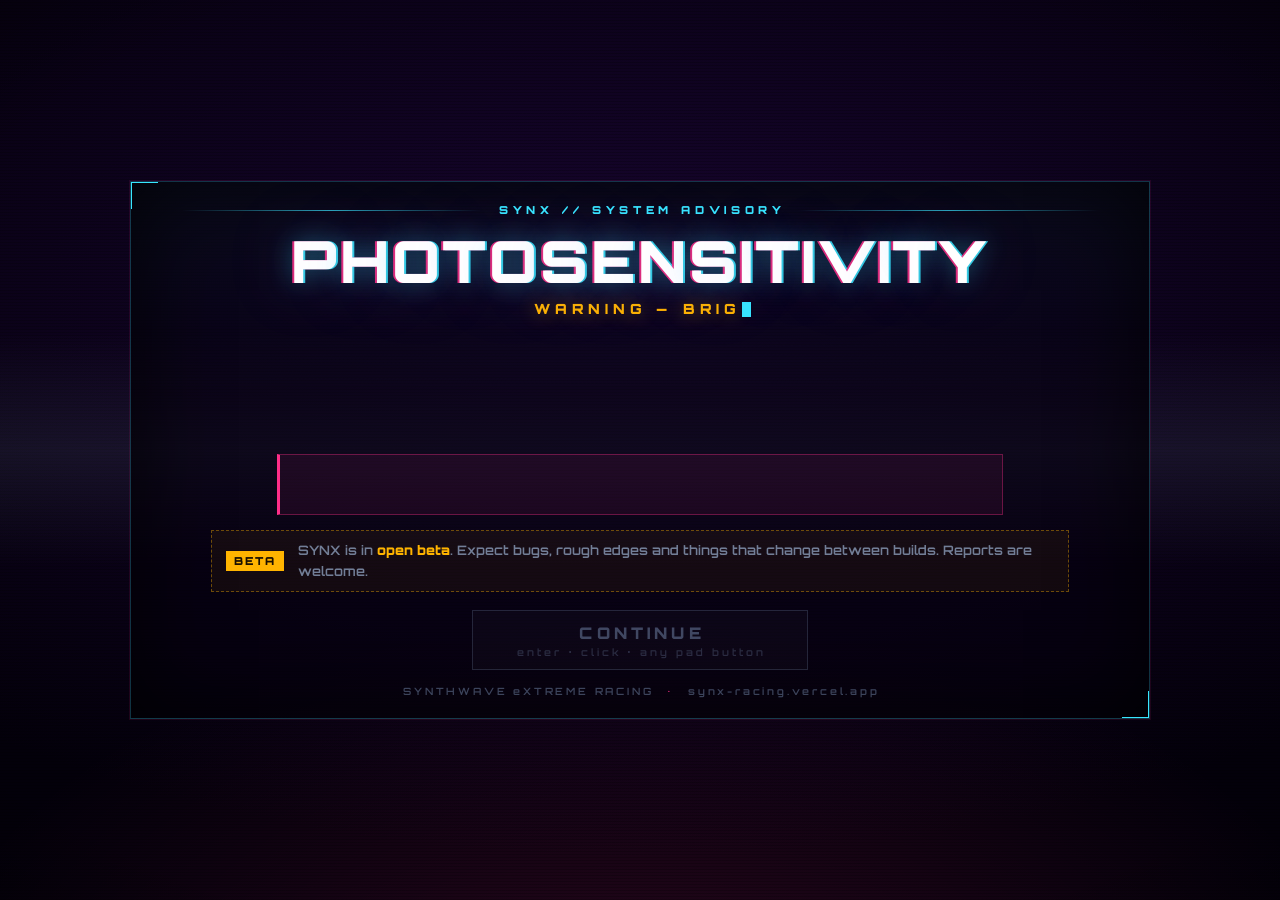
==== web/index.html @ 373328a0 "Add benchmark and intro sequences for SYNX" ====
<!DOCTYPE html>
<html lang="en">
<head>
<meta charset="utf-8">
<meta name="viewport" content="width=device-width, initial-scale=1, maximum-scale=1, user-scalable=no, viewport-fit=cover">
<title>SYNX — Synthwave eXtreme Racing</title>
<meta name="description" content="SYNX - a neon racer on a Rust simulation core, with volumetric lighting, screen-space reflections and a full four-wheel physics model.">
<meta name="theme-color" content="#12002b">
<link rel="icon" type="image/png" href="favicon.png">
<link rel="stylesheet" href="css/style.css?v=rust-1">
</head>
<body>
<!-- ============================================================ ADVISORY ==
     The photosensitivity and beta notice, shown once per launch before the
     title screen. It is the first thing in <body> on purpose: it has to be
     able to paint before the renderer exists, and a warning that arrives
     after the thing it warns about is not a warning.

     Everything in it is markup and CSS. No canvas, no WebGL, no font from the
     pack - it renders correctly on a machine whose driver is about to fail
     the game, which is the machine most likely to need to read it. -->
<div id="advisory" role="dialog" aria-modal="true" aria-labelledby="advTitle">
  <div class="adv-crt" aria-hidden="true"></div>
  <div class="adv-grid" aria-hidden="true"></div>
  <div class="adv-scan" aria-hidden="true"></div>
  <div class="adv-frame">
    <div class="adv-rule"><i></i><span>SYNX // SYSTEM ADVISORY</span><i></i></div>

    <h1 id="advTitle" class="adv-title" data-text="PHOTOSENSITIVITY">
      <span>P</span><span>H</span><span>O</span><span>T</span><span>O</span><span>S</span><span>E</span><span>N</span><span>S</span><span>I</span><span>T</span><span>I</span><span>V</span><span>I</span><span>T</span><span>Y</span>
    </h1>
    <p class="adv-sub">WARNING &mdash; BRIGHT &amp; FLASHING LIGHTS</p>

    <div class="adv-body">
      <p>This game contains <b>rapidly flashing lights</b>, high-contrast strobing
         and saturated neon effects throughout.</p>
      <p>A very small number of people may experience seizures when exposed to
         certain flashing lights or patterns. If you or anyone in your family
         has an epileptic condition, <b>consult a doctor before playing</b>.</p>
      <p class="adv-stop">Stop immediately and consult a doctor if you experience
         dizziness, altered vision, eye or muscle twitching, disorientation,
         involuntary movement or convulsions.</p>
    </div>

    <div class="adv-beta">
      <span class="adv-tag">BETA</span>
      <p>SYNX is in <b>open beta</b>. Expect bugs, rough edges and things that
         change between builds. Reports are welcome.</p>
    </div>

    <button id="advGo" class="adv-go" type="button">
      <span class="adv-go-key">CONTINUE</span>
      <span class="adv-go-sub">enter &middot; click &middot; any pad button</span>
    </button>

    <div class="adv-foot">
      <span>SYNTHWAVE eXTREME RACING</span>
      <span class="adv-dot">&bull;</span>
      <span>synx-racing.vercel.app</span>
    </div>
  </div>
</div>

<div id="stage">
  <canvas id="glCanvas"></canvas>
  <canvas id="hudCanvas"></canvas>
  <div id="synxCursor" aria-hidden="true"><i></i><svg viewBox="0 0 32 32" focusable="false"><path class="synx-cursor-body" d="M4 3 26 14 16 18 12 29Z"/><path class="synx-cursor-core" d="M6.5 5.7 20.8 13.6 15.2 15.9 11.9 24.7Z"/></svg></div>

  <div id="touch" class="hidden">
    <button id="tLeft"  class="tbtn tl" type="button">&#9664;</button>
    <button id="tRight" class="tbtn tr" type="button">&#9654;</button>
    <button id="tBrake" class="tbtn tb" type="button">BRK</button>
    <button id="tGas"   class="tbtn tg" type="button">GAS</button>
    <button id="tBoost" class="tbtn tbo" type="button">BOOST</button>
    <button id="tStart" class="tbtn ts" type="button">OK</button>
  </div>

  <div id="cine5" aria-hidden="true">
    <div class="cine5-bar cine5-top"></div>
    <div class="cine5-bar cine5-bottom"></div>
    <div id="cine5Speed"></div>
    <div id="cine5Flash"></div>
    <div id="cine5Copy">
      <small id="cine5Kicker"></small>
      <b id="cine5Title" class="synx-chrome"></b>
      <span id="cine5Actor"></span>
    </div>
    <div id="cine5Telemetry" class="synx-cut" aria-hidden="true">
      <small id="cine5TelemetryTitle"></small>
      <div id="cine5TelemetryBody"></div>
    </div>
    <div id="cine5BossCard" aria-hidden="true">
      <small>AURORA EXPERIMENTAL VEHICLE</small>
      <strong>R-IX</strong>
      <b>RAPTOR</b>
      <i>MOMENTUM IS A WEAPON</i>
    </div>
    <div id="cine5Qte" aria-hidden="true">
      <div id="cine5Prompt"></div>
      <div id="cine5Hint"></div>
      <div id="cine5Meter"><i id="cine5MeterFill"></i></div>
      <div id="cine5Timer"></div>
    </div>
  </div>

  <div id="storyRoot" aria-live="polite" aria-hidden="true">
    <div id="storyLetterbox" aria-hidden="true">
      <i class="story-bar story-bar-top"></i>
      <i class="story-bar story-bar-bottom"></i>
    </div>
    <div id="storyFade"></div>

    <div id="storyTitleCard" class="story-layer" aria-hidden="true">
      <small id="storyKicker"></small>
      <b id="storyTitle" class="synx-chrome"></b>
      <span id="storySubtitle"></span>
    </div>

    <div id="storyRadio" class="story-layer synx-cut" aria-hidden="true">
      <img id="storyRadioAvatar" data-src="sprites/SYNX_Grid_Unknown.png" alt="SYNX Grid">
      <div><small id="storyRadioName">SYNX GRID</small><p id="storyRadioText"></p></div>
    </div>

    <section id="storyDialogue" class="story-layer" aria-hidden="true">
      <div class="story-dialogue-shell synx-cut">
        <div class="story-copy">
          <p id="storyText"></p>
          <div class="story-dialogue-meta">
            <span>ENTER / SPACE</span>
            <i class="story-wave" aria-hidden="true"></i>
            <i id="storyContinue" aria-hidden="true"></i>
          </div>
        </div>
      </div>
      <figure class="story-portrait-wrap"><img id="storyPortrait" alt=""></figure>
      <div id="storyNameplate" class="synx-cut"><span id="storyNameplateName"></span><i id="storyNameplateRole"></i></div>
    </section>

    <aside id="storyCompact" class="story-layer synx-cut" aria-hidden="true">
      <img id="storyCompactPortrait" alt="">
      <div><small id="storyCompactName"></small><p id="storyCompactText"></p></div>
      <i id="storyCompactTimer"></i>
    </aside>

    <section id="storyBattle" class="story-layer synx-crt" aria-hidden="true">
      <div class="battle-grid" aria-hidden="true"></div>
      <article class="battle-card battle-player">
        <img id="battlePlayerImage" data-src="sprites/PlayerBattleCard.jpeg" alt="Player battle card">
      </article>
      <div class="battle-versus">
        <small id="battleChapter"></small>
        <b class="synx-chrome">VS</b>
        <strong id="battleRivalName"></strong>
        <em id="battleTrack"></em>
        <u id="battleBrief"></u>
      </div>
      <article class="battle-card battle-rival">
        <img id="battleRivalImage" alt="Rival battle card">
      </article>
    </section>

    <section id="storyHub" class="story-layer synx-crt" aria-hidden="true">
      <div class="story-hub-panel synx-cut">
        <header class="story-hub-head">
          <div>
            <small>SYNX GRID // STORY MODE</small>
            <h1 class="synx-chrome">WELCOME TO THE NIGHT</h1>
            <p id="storyHubStatus"></p>
          </div>
          <div class="story-hub-dossier">
            <div><span>GRID RATING</span><b id="storyHubRating">UNRANKED</b></div>
            <div><span>CHAPTERS</span><b id="storyHubCleared">0 / 7</b></div>
            <div><span>DRIVER LINK</span><b id="storyHubLink">LOCKED</b></div>
          </div>
        </header>
        <div class="story-hub-body">
          <div id="storyChapterList"></div>
          <div id="storyHubActions"></div>
        </div>
        <footer><span><b>ARROWS</b> SELECT</span><span><b>ENTER</b> CONFIRM</span><span><b>ESC</b> TITLE</span></footer>
      </div>
    </section>

    <section id="storyContinuePrompt" class="story-layer" aria-hidden="true">
      <div class="story-continue-panel synx-cut">
        <small>STORY LINK // CHAPTER COMPLETE</small>
        <h2 class="synx-chrome">CONTINUE?</h2>
        <p id="storyContinueNext"></p>
        <div class="story-continue-actions">
          <button id="storyContinueYes" class="synx-cut" type="button"><small>KEEP DRIVING</small><b>YES</b></button>
          <button id="storyContinueNo" class="synx-cut" type="button"><small>RETURN TO STORY HUB</small><b>NO</b></button>
        </div>
        <footer>LEFT / RIGHT &mdash; SELECT&nbsp;&nbsp;&nbsp;&nbsp;ENTER &mdash; CONFIRM</footer>
      </div>
    </section>

    <div id="storyTutorial" class="story-layer synx-cut" aria-hidden="true">
      <small id="storyTutorialKicker">DRIVER LINK</small>
      <b id="storyTutorialText"></b>
      <i><span id="storyTutorialFill"></span></i>
    </div>

    <div id="storyWaypoint" class="story-layer synx-cut" aria-hidden="true">
      <small id="storyWaypointKicker">ROUTE LOCKED</small>
      <b id="storyWaypointTitle">VECTOR RUN</b>
      <span id="storyWaypointDistance">3.8 KM</span>
    </div>

    <div id="storyRaceMeta" class="story-layer synx-cut" aria-hidden="true">
      <small id="storyRaceChapter"></small>
      <b id="storyRaceTrack"></b>
      <span id="storyRaceRival"></span>
      <ol id="storyStandings" aria-label="Live race standings"></ol>
    </div>
  </div>

  <!-- THE DRIVER TERMINAL. What is behind START: the campaign, and the open
       route that unlocks when the campaign is finished. -->
  <div id="modeSelectRoot" aria-hidden="true">
    <section id="modeSelect" class="synx-crt">
      <div class="mode-panel synx-cut">
        <header class="mode-head">
          <div>
            <small>SYNX GRID // DRIVER TERMINAL</small>
            <h1 class="synx-chrome">SELECT MODE</h1>
            <p id="modeStatus"></p>
          </div>
          <div class="mode-dossier">
            <div><span>GRID RATING</span><b id="modeRating">UNRANKED</b></div>
            <div><span>CHAPTERS</span><b id="modeCleared">0 / 7</b></div>
            <div><span>OPEN ROUTE</span><b id="modeOpen">LOCKED</b></div>
          </div>
        </header>
        <div id="modeCards"></div>
        <!-- A way out that can be CLICKED. Every other screen in the build has
             one; this had the key hint and nothing to press, so a player on a
             pad or a mouse had no way back to the title at all. -->
        <footer class="panel-foot">
          <button type="button" id="modeBack" class="ui-back synx-cut">
            <span aria-hidden="true">&#8592;</span><b>BACK TO TITLE</b>
          </button>
          <div class="panel-hints"><span><b>ARROWS</b> SELECT</span><span><b>ENTER</b> CONFIRM</span><span><b>ESC</b> BACK</span></div>
        </footer>
      </div>
    </section>
  </div>

  <!-- FREE ROAM. The open-route screen: one continuous drive down the whole
       centreline, reached from the driver terminal above. -->
  <div id="freeRoamRoot" aria-hidden="true">
    <section id="freeRoam" class="synx-crt">
      <div class="freeroam-panel synx-cut">
        <header class="freeroam-head">
          <div>
            <small>SYNX GRID // OPEN ROUTE</small>
            <h1 class="synx-chrome">FREE ROAM</h1>
            <p id="freeRoamStatus"></p>
          </div>
          <div class="freeroam-dossier">
            <div><span>ONE ROAD</span><b id="freeRoamLength">--</b></div>
            <div><span>REGIONS</span><b id="freeRoamCount">--</b></div>
            <div><span>BEST TOUR</span><b id="freeRoamBest">--:--</b></div>
          </div>
        </header>
        <div class="freeroam-body">
          <div id="freeRoamRoutes"></div>
          <div id="freeRoamActions"></div>
        </div>
        <footer class="panel-foot">
          <button type="button" id="freeRoamBack" class="ui-back synx-cut">
            <span aria-hidden="true">&#8592;</span><b>BACK</b>
          </button>
          <div class="panel-hints" id="freeRoamHints"><span><b>ARROWS</b> SELECT</span><span><b>ENTER</b> DRIVE</span><span><b>ESC</b> BACK</span></div>
        </footer>
      </div>
    </section>
  </div>

  <!-- MULTIPLAYER. The third door behind START: four cars on any of the seven
       routes, over a link to the grid. js/net.js owns the socket and the
       session; js/multiplayer.js owns this screen and the race. -->
  <div id="multiplayerRoot" aria-hidden="true">
    <section id="multiplayer" class="synx-crt">
      <div class="mp-panel synx-cut">
        <header class="mp-head">
          <div>
            <small>SYNX GRID // NETWORK LINK</small>
            <h1 class="synx-chrome">MULTIPLAYER</h1>
            <p id="mpStatus"></p>
          </div>
          <div class="mp-dossier">
            <div><span>DRIVER</span><b id="mpName">&mdash;</b></div>
            <div><span>LINK</span><b id="mpLink">OFFLINE</b></div>
            <div><span>PING</span><b id="mpPing">--</b></div>
          </div>
        </header>
        <div class="mp-body">
          <div id="mpMain"></div>
          <div id="mpSide"></div>
        </div>
        <footer class="panel-foot">
          <button type="button" id="mpBack" class="ui-back synx-cut">
            <span aria-hidden="true">&#8592;</span><b>BACK</b>
          </button>
          <div class="panel-hints" id="mpHints"></div>
        </footer>
      </div>
    </section>

    <!-- Asked once, on the first multiplayer session. The name is shown to the
         other three cars and to nothing else. -->
    <div id="mpNameRoot" aria-hidden="true">
      <div class="mp-name-panel synx-cut">
        <small>SYNX GRID // DRIVER REGISTRATION</small>
        <b class="synx-chrome">WHO IS DRIVING?</b>
        <input id="mpNameInput" type="text" maxlength="16" autocomplete="off" spellcheck="false"
               placeholder="DRIVER NAME" aria-label="Driver name">
        <i id="mpNameHint">2 to 16 characters</i>
        <button id="mpNameOk" class="synx-cut" type="button"><small>REGISTER WITH THE GRID</small><b>CONFIRM</b></button>
      </div>
    </div>

  </div>

    <!-- ASKING FOR ONE THING.
         Replaces window.prompt(), which is not a small cosmetic difference: a
         browser prompt is an unstyled operating-system box that steals focus,
         cannot be driven by the pad, ignores the game's own key handling and
         looks like the game has crashed into a website. This is the same
         panel language as everything else, takes Enter and Escape, and can be
         driven without a mouse. -->
    <div id="mpDialogRoot" aria-hidden="true">
      <div class="mp-dialog synx-cut" role="dialog" aria-modal="true" aria-labelledby="mpDialogTitle">
        <small id="mpDialogKicker">SYNX GRID</small>
        <b id="mpDialogTitle" class="synx-chrome">CONFIRM</b>
        <p id="mpDialogBody"></p>
        <input id="mpDialogInput" type="text" autocomplete="off" spellcheck="false" aria-label="Value">
        <!-- A list of ways out, when the question is "which" rather than
             "yes or no". The race menu is the one that needs it. -->
        <div id="mpDialogChoices" hidden></div>
        <i id="mpDialogHint"></i>
        <div class="mp-dialog-actions">
          <button id="mpDialogOk" class="synx-cut" type="button"><small>ENTER</small><b>CONFIRM</b></button>
          <button id="mpDialogCancel" class="synx-cut" type="button"><small>ESC</small><b>CANCEL</b></button>
        </div>
      </div>
    </div>

    <!-- What the grid just said. Transient, stacked, and out of the way of the
         columns - the log used to live in the side column and pushed the
         actions around every time the server mentioned anything. -->
    <div id="mpToasts" aria-live="polite"></div>


  <!-- The standings, while driving. Right flank above y 0.22, the column
       Chapters 6 and 7 leave clear. -->
  <aside id="mpHud" aria-hidden="true">
    <div class="mp-hud-panel synx-cut">
      <small id="mpHudBanner"></small>
      <ol id="mpHudRows" aria-label="Live standings"></ol>
    </div>
  </aside>

  <div id="mpResultsRoot" aria-hidden="true">
    <div class="mp-results-panel synx-cut">
      <small>SYNX GRID // RACE COMPLETE</small>
      <b id="mpResultsTitle" class="synx-chrome">RACE OVER</b>
      <p id="mpResultsNote"></p>
      <!-- The top three, as a podium. The ordered list below still carries
           everybody; this is the two seconds of it that people came for. -->
      <div id="mpPodium" hidden></div>
      <p id="mpVerdict"></p>
      <ol id="mpResultsRows"></ol>
      <div class="mp-results-actions">
        <button id="mpResultsAgain" class="synx-cut" type="button"><small>BACK TO THE ROOM</small><b>RACE AGAIN</b></button>
        <button id="mpResultsLeave" class="synx-cut" type="button"><small>LEAVE THE ROOM</small><b>LOBBY</b></button>
      </div>
      <footer>ENTER &mdash; RACE AGAIN&nbsp;&nbsp;&nbsp;&nbsp;ESC &mdash; LOBBY</footer>
    </div>
  </div>

  <div id="forge6" aria-live="polite" aria-hidden="true">
    <aside id="forge6Objective" class="synx-cut">
      <small id="forge6Phase">AURORA FORGE // TRIAL 01</small>
      <b id="forge6ObjectiveText">LIGHTNING CRASH</b>
      <span id="forge6Rule">ARC STRIKES 0 / 3</span>
      <div id="forge6Strikes" aria-hidden="true"><i></i><i></i><i></i></div>
    </aside>
    <section id="forge6Round" class="synx-cut">
      <small id="forge6RoundKicker">AURORA MOTORWORKS // CLOSED COURSE</small>
      <b id="forge6RoundTitle">LIGHTNING CRASH</b>
      <p id="forge6RoundCopy">THREAD THE LIVE WALLS. THREE STRIKES ENDS THE TEST.</p>
    </section>
    <section id="forge6Math" class="synx-cut" aria-hidden="true">
      <small>COGNITION PRESS // PRESS 1–4</small>
      <b id="forge6Question">99 × 6 = ?</b>
      <div id="forge6Answers"></div>
      <i><span id="forge6MathTime"></span></i>
    </section>
    <section id="forge6Skill" class="synx-cut" aria-hidden="true">
      <img data-src="sprites/Player_raceMode.jpeg" alt="raceMode driver link">
      <div>
        <small>AURORA DRIVER LINK // ABILITY ACQUIRED</small>
        <b>raceMode</b>
        <strong>R — SYNCHRONIZE</strong>
        <p>30 SEC ACTIVE&nbsp;&nbsp;·&nbsp;&nbsp;70 SEC COOLDOWN<br>BLUE RESERVE&nbsp;&nbsp;·&nbsp;&nbsp;+50% BOOST VELOCITY</p>
        <p class="forge6-swap">ENGINE REBUILD&nbsp;&nbsp;·&nbsp;&nbsp;200 MPH CEILING</p>
      </div>
    </section>
    <div id="forge6Fatal">
      <small>AURORA SAFETY LOCK</small><b>TRIAL FAILED</b><span id="forge6FatalReason"></span>
    </div>
  </div>

  <div id="pred7" aria-live="polite" aria-hidden="true">
    <div id="pred7Lock" aria-hidden="true"></div>
    <aside id="pred7Objective" class="synx-cut">
      <small id="pred7Phase">CHAPTER 07 // NEON HORIZON</small>
      <b id="pred7ObjectiveText">BEAT THE R-IX</b>
      <span id="pred7Rule">NEON HORIZON // 30.0 KM</span>
    </aside>
    <aside id="pred7Event" class="synx-cut" role="status" aria-hidden="true">
      <small id="pred7EventKicker">ROUTE EVENT</small>
      <b id="pred7EventText">SYSTEM READY</b>
    </aside>
    <aside id="pred7Checkpoint" class="synx-cut" aria-hidden="true">CHECKPOINT // NEON GATE</aside>
    <span id="pred7Live" class="sr-only" aria-live="assertive"></span>
  </div>

  <div id="fatal" class="hidden">
    <div class="panel"><h3>Unable to start</h3><p id="fatalMsg"></p></div>
  </div>
</div>

<!-- The simulation core is Rust compiled to WebAssembly; js/wasm.js is the
     seam that keeps NR.Track, NR.Vehicle and NR.Driver looking exactly as they
     did to everything below it. It must load before anything that constructs
     one, which is everything from js/game.js down. -->
<!-- The settings schema comes first: the options screen and the launcher are
     two renderers for the same list of rows, and both read it. -->
<script src="js/settings.js?v=rust-1"></script>
<!-- The controller. Loaded before the game, which holds the only instance. -->
<script src="js/ui.js?v=rust-1"></script>
<script src="js/intro.js?v=rust-1"></script>
<script src="js/bench.js?v=rust-1"></script>
<script src="js/gamepad.js?v=rust-1"></script>
<script src="js/pak.js?v=rust-1"></script>
<script src="js/gl.js?v=rust-1"></script>
<script src="js/wasm.js?v=rust-1"></script>
<script src="data/game_data.js?v=rust-1"></script>
<script src="js/scene.js?v=rust-1"></script>
<script src="js/autosave.js?v=rust-1"></script>
<script src="js/damage.js?v=rust-1"></script>
<script src="js/glass.js?v=rust-1"></script>
<script src="js/fx.js?v=rust-1"></script>
<script src="js/audio.js?v=rust-1"></script>
<script src="js/hud.js?v=rust-1"></script>
<script src="js/game.js?v=rust-1"></script>
<script src="js/story.js?v=rust-1"></script>
<script src="js/chapters.js?v=rust-1"></script>
<script src="js/freeroam.js?v=rust-1"></script>
<script src="js/modeselect.js?v=rust-1"></script>
<script src="js/net.js?v=rust-1"></script>
<script src="js/multiplayer.js?v=rust-1"></script>
<script src="js/host.js?v=rust-1"></script>
<script src="js/main.js?v=rust-1"></script>
</body>
</html>
---- web/css/style.css ----
/* Orbitron, from the same two loose files launcher.css uses.

   It used to be installed at runtime out of the asset pack, which meant the
   pack carried a second copy of typefaces that had to exist loose anyway: the
   launcher is a document of its own, it opens before any pack is loaded, and
   it declares these faces by relative path. One copy, one declaration, and the
   interface has its typeface before a single byte of the archive has arrived -
   which also means the loading screen is no longer the one screen in the game
   drawn in a fallback face. */
@font-face {
  font-family: "Orbitron";
  font-style: normal;
  font-weight: 600;
  font-display: block;
  src: url("../fonts/Orbitron-600.ttf") format("truetype");
}
@font-face {
  font-family: "Orbitron";
  font-style: normal;
  font-weight: 900;
  font-display: block;
  src: url("../fonts/Orbitron-900.ttf") format("truetype");
}

:root {
  /* The canvas HUD's palette, from the constants at the top of js/hud.js. The
     DOM interface reads from here so there is only ever one set of colours. */
  --pink: #ff2e88;
  --cyan: #39e6ff;
  --amber: #ffb400;
  --violet: #8b5cf6;
  --bg: #05000f;
  --ink: #ecf0ff;
  --ash: rgba(198, 214, 240, .52);

  /* THE INK SCALE, shared with the canvas interface.
     js/hud.js carries the same four levels under the same names. Both halves
     of this interface are on screen at once - the Chapter 7 objective card is
     DOM and the speedometer beside it is canvas - so a caption that is a
     different grey depending on which renderer drew it is the one
     inconsistency a player can see without knowing what they are looking at.
        key    the value itself
        body   a readable secondary
        mute   captions, units, hints
        faint  rails, dividers, disabled */
  --ink-key: rgba(238, 246, 255, .96);
  --ink-body: rgba(206, 228, 255, .82);
  --ink-mute: rgba(176, 204, 240, .60);
  --ink-faint: rgba(150, 180, 222, .38);

  /* MOTION. One curve for everything that responds to the player and one for
     everything that arrives on its own, at three speeds. Thirty-one
     transitions across this file used nine different easings, which is what
     makes an interface feel assembled: two panels appearing side by side at
     slightly different rates reads as one of them being slow. */
  --ease: cubic-bezier(.22, .72, .18, 1);
  --ease-out: cubic-bezier(.16, .86, .25, 1);
  --t-fast: 120ms;
  --t-base: 200ms;
  --t-slow: 420ms;

  --font: "Orbitron", "Segoe UI", system-ui, -apple-system, sans-serif;
  /* Shared shape tokens for the .synx-* primitives, so a panel built out of
     them behaves identically inside Story Mode, the Forge and the finale. */
  --glass: rgba(10, 2, 26, .82);
  --glass-hi: rgba(19, 6, 44, .92);
  --cut: 14px;
  --story-gutter: clamp(16px, 2.2vw, 38px);
  --story-safe: 8.2vh;
}

/* ================================================ Aurora Forge / Predator ==
   Chapters 6 and 7 own their own instruments, but not their own visual
   language. Both are built out of the same cut-corner panels, corner ticks and
   neon type as the canvas HUD and Story Mode, and both are parked in the same
   two safe columns: the left flank under x 0.28 and the right flank above
   y 0.22, where js/hud.js draws nothing.

   Chapter 6 is a cold production hall, so it drives that palette toward cyan
   and hazard amber. Chapter 7 is a hunt, so it drives it toward the R-IX's
   red. The furniture underneath is identical. */
/* A RACE INSTRUMENT, WHILE A MENU IS UP.
   Every DOM layer in here belongs to the road: a dialogue card, an objective
   panel, a raceMode meter. A pause screen is a modal, and a modal with the
   race's own instruments still lit around it reads as the game not having
   stopped - which, until the directors were gated, it had not. `story-muted`
   takes them off the frame for as long as the menu is open, without
   destroying the state behind them. */
.story-muted { opacity: 0 !important; pointer-events: none !important; }
body.synx-modal #forge6,
body.synx-modal #pred7,
body.synx-modal #storyRaceMeta,
body.synx-modal #storyCompact,
body.synx-modal #storyRadio,
body.synx-modal #storyTutorial,
body.synx-modal #storyWaypoint { opacity: 0 !important; pointer-events: none !important; }

#forge6, #pred7 {
  --cut: 12px;
  position: absolute;
  inset: 0;
  z-index: 6;
  pointer-events: none;
  color: #eafaff;
  font-family: var(--font);
  opacity: 0;
  transition: opacity .2s;
}
#forge6.show, #pred7.show { opacity: 1; }
#forge6[aria-hidden="true"], #pred7[aria-hidden="true"] { display: none; }
#forge6 .synx-cut > *, #pred7 .synx-cut > * { position: relative; z-index: 1; }

/* Objective card. Same slot as #storyRaceMeta so the two can never both be on
   screen fighting for the corner - the chapter directors swap them. */
#forge6Objective, #pred7Objective {
  position: absolute;
  left: clamp(16px, 2.2vw, 38px);
  /* Below the canvas progress rail, which runs across x 0.15-0.85 at y 0.06
     and drops checkpoint ticks under itself. */
  top: clamp(74px, 10vh, 118px);
  width: clamp(212px, 18vw, 272px);
  padding: 12px 15px 13px;
  --edge: var(--cyan);
}
#pred7Objective { --edge: #ff3b1e; }
#forge6Objective small, #pred7Objective small,
#forge6Round small, #forge6Math small, #forge6Skill small, #forge6Fatal small {
  display: block;
  color: var(--cyan);
  font: 800 8px/1 var(--font);
  letter-spacing: .24em;
  text-shadow: 0 0 10px rgba(57,230,255,.55);
}
#pred7Objective small { color: #ff6a4a; text-shadow: 0 0 10px rgba(255,59,30,.6); }
#forge6Objective b, #pred7Objective b { display: block; margin-top: 7px; font: 900 clamp(13px,1.2vw,18px)/1.05 var(--font); letter-spacing: .04em; }
#forge6Objective span, #pred7Objective span { display: block; margin-top: 7px; color: var(--amber); font: 700 8.5px/1.4 var(--font); letter-spacing: .13em; }
/* Strike pips: three cells that fill red as the arc walls land. */
#forge6Strikes { display: flex; gap: 5px; margin-top: 10px; }
#forge6Strikes i { flex: 1; height: 4px; background: rgba(57,230,255,.2); box-shadow: inset 0 0 0 1px rgba(57,230,255,.28); }
#forge6Strikes i.hit { background: var(--pink); box-shadow: 0 0 9px var(--pink); }

/* Round card. A centred title beat, not a full-screen takeover. */
#forge6Round {
  position: absolute;
  left: 50%;
  top: 16%;
  width: min(680px, 84vw);
  padding: 22px 34px 24px;
  text-align: center;
  transform: translate(-50%, -18px);
  opacity: 0;
  --cut: 18px;
  --edge: var(--cyan);
  transition: .26s;
}
#forge6Round.show { opacity: 1; transform: translate(-50%, 0); }
#forge6Round b {
  display: block;
  margin: 10px 0 9px;
  font: 900 clamp(28px, 4.2vw, 54px)/.98 var(--font);
  font-style: italic;
  letter-spacing: -.03em;
  color: #fff;
  text-shadow: 0 0 6px var(--cyan), 0 0 26px rgba(57,230,255,.5), 0 2px 12px #000;
}
#forge6Round p { margin: 0; color: rgba(196,216,228,.72); font: 600 clamp(10px,.92vw,13px)/1.55 var(--font); letter-spacing: .1em; }

/* Cognition press. */
#forge6Math {
  position: absolute;
  left: 50%; top: 47%;
  width: min(620px, 86vw);
  padding: 24px 28px 22px;
  transform: translate(-50%, -50%) scale(.96);
  opacity: 0;
  --cut: 18px;
  --edge: var(--amber);
  transition: .16s;
}
#forge6Math.show { opacity: 1; transform: translate(-50%, -50%) scale(1); }
#forge6Math small { color: var(--amber); text-shadow: 0 0 10px rgba(255,180,0,.5); }
#forge6Math b { display: block; margin: 12px 0 18px; text-align: center; font: 900 clamp(32px,5.4vw,66px)/1 var(--font); letter-spacing: .02em; text-shadow: 0 0 24px rgba(255,180,0,.28); }
#forge6Answers { display: grid; grid-template-columns: 1fr 1fr; gap: 9px; }
#forge6Answers span {
  display: flex;
  align-items: center;
  padding: 12px 14px;
  background: rgba(9,18,26,.9);
  box-shadow: inset 0 0 0 1px rgba(57,230,255,.24);
  font: 700 clamp(13px,1.2vw,16px)/1 var(--font);
  letter-spacing: .08em;
}
#forge6Answers em {
  display: inline-grid;
  place-items: center;
  width: 26px; height: 26px;
  margin-right: 11px;
  background: rgba(57,230,255,.16);
  color: var(--cyan);
  font: 900 12px/1 var(--font);
  font-style: normal;
}
#forge6Math > i {
  display: block;
  height: 4px;
  margin-top: 16px;
  background: rgba(255,255,255,.12);
  overflow: hidden;
}
#forge6MathTime {
  display: block;
  width: 100%; height: 100%;
  transform-origin: left;
  background: linear-gradient(90deg, var(--violet), var(--cyan));
  box-shadow: 0 0 10px var(--cyan);
}

/* Ability card. The art is a card, so it is shown whole beside the copy. */
#forge6Skill {
  position: absolute;
  left: 50%; top: 50%;
  display: grid;
  grid-template-columns: clamp(150px, 17vw, 236px) 1fr;
  width: min(770px, 90vw);
  min-height: 244px;
  transform: translate(-50%, -50%) scale(.92);
  opacity: 0;
  overflow: hidden;
  --cut: 22px;
  --edge: var(--cyan);
  transition: .28s;
}
#forge6Skill.show { opacity: 1; transform: translate(-50%, -50%) scale(1); }
#forge6Skill img {
  width: 100%; height: 100%;
  object-fit: cover;
  object-position: 50% 18%;
  mask-image: linear-gradient(90deg, #000 62%, transparent);
  -webkit-mask-image: linear-gradient(90deg, #000 62%, transparent);
}
#forge6Skill div { align-self: center; padding: 26px 30px 24px 4px; }
#forge6Skill b {
  display: block;
  font: 900 clamp(40px, 6.4vw, 74px)/.94 var(--font);
  font-style: italic;
  letter-spacing: -.045em;
  text-transform: none;
  color: #fff;
  text-shadow: 0 0 8px var(--cyan), 0 0 34px rgba(57,230,255,.45);
}
#forge6Skill strong { display: block; margin: 8px 0 15px; color: var(--amber); font: 800 clamp(11px,1vw,14px)/1 var(--font); letter-spacing: .2em; }
#forge6Skill p { margin: 0; color: rgba(180,202,214,.8); font: 600 10px/1.9 var(--font); letter-spacing: .1em; }

/* Ability meter. Right flank, below the canvas score readout. */
/* Chapter 7's centre alert is a thin instrument strip with short-lived copy,
   never an opaque card over the road.

   THE PREDICTION PANEL IS GONE. It reported a number - "R-IX CONFIDENCE 63%"
   - that the player could not act on directly and that competed with the one
   instrument on this route they must read, which is the hazard call in the
   middle of the frame. The model it reported is still what makes the R-IX
   drive the way it does; it simply stopped being homework. */
#pred7Event[aria-hidden="true"],
#pred7Checkpoint[aria-hidden="true"] { display: none; }
#pred7Event small {
  display: block;
  color: #ff6a4a;
  font: 800 8px/1 var(--font);
  letter-spacing: .22em;
  text-shadow: 0 0 10px rgba(255,59,30,.54);
}
#pred7Event {
  position: absolute;
  left: 50%; top: clamp(108px, 15vh, 164px);
  width: min(530px, 58vw);
  padding: 10px 34px 11px;
  text-align: center;
  --cut: 18px;
  --edge: var(--amber);
  opacity: 0;
  transform: translate(-50%, -12px) scaleX(.96);
  transition: opacity .16s, transform .2s;
  background: linear-gradient(90deg, transparent, rgba(8,2,22,.82) 15% 85%, transparent);
}
#pred7Event.show { opacity: 1; transform: translate(-50%, 0) scaleX(1); }
#pred7Event small { color: var(--amber); text-shadow: 0 0 10px rgba(255,180,0,.55); }
#pred7Event b { display: block; margin-top: 6px; color: #fff; font: 900 clamp(12px,1.35vw,18px)/1 var(--font); letter-spacing: .11em; text-shadow: 0 0 14px rgba(255,70,35,.35); }
#pred7Checkpoint {
  position: absolute;
  left: 50%; top: clamp(67px, 8.5vh, 90px);
  padding: 7px 22px 8px;
  --cut: 9px;
  --edge: var(--cyan);
  color: rgba(218,248,255,.92);
  font: 800 8px/1 var(--font);
  letter-spacing: .18em;
  opacity: 0;
  transform: translate(-50%, -8px);
  transition: .18s;
}
#pred7Checkpoint.show { opacity: 1; transform: translate(-50%, 0); }
body.pred7-failure #pred7Lock { opacity: .78; background: radial-gradient(circle at 50% 54%, rgba(255,44,15,.34), transparent 42%), rgba(60,0,6,.36); }
.sr-only {
  position: absolute !important;
  width: 1px !important; height: 1px !important;
  padding: 0 !important; margin: -1px !important;
  overflow: hidden !important; clip: rect(0,0,0,0) !important;
  white-space: nowrap !important; border: 0 !important;
}

/* Trial failure. */
#forge6Fatal {
  position: absolute;
  inset: 0;
  display: grid;
  place-content: center;
  text-align: center;
  opacity: 0;
  background: radial-gradient(circle at 50% 46%, rgba(120,0,10,.44), transparent 52%), rgba(10,0,3,.76);
  transition: .18s;
}
#forge6Fatal.show { opacity: 1; }
#forge6Fatal small { color: #ff7a5a; }
#forge6Fatal b {
  margin: 10px 0;
  font: 900 clamp(44px, 8vw, 94px)/1 var(--font);
  font-style: italic;
  color: #fff;
  text-shadow: 0 0 14px #ff2a11, 0 0 46px rgba(255,20,0,.7);
}
#forge6Fatal span { color: rgba(255,200,190,.86); font: 700 11px/1.5 var(--font); letter-spacing: .16em; }

body.forge6-invert #stage { filter: hue-rotate(8deg); }
body.forge6-racemode #glCanvas { filter: saturate(.97) contrast(1.025); }
/* The R-IX closing in: the frame itself starts running hot. */
body.pred7-lock #glCanvas { filter: saturate(1.06) contrast(1.05); }
#pred7Lock {
  position: absolute;
  inset: 0;
  opacity: 0;
  pointer-events: none;
  background:
    linear-gradient(90deg, rgba(255,40,12,.34), transparent 22% 78%, rgba(255,40,12,.34)),
    radial-gradient(ellipse at 50% 50%, transparent 46%, rgba(120,0,4,.42));
  transition: opacity .25s;
  mix-blend-mode: screen;
}
#pred7.lock #pred7Lock { opacity: 1; animation: pred7-lock 1.05s ease-in-out infinite alternate; }
@keyframes pred7-lock { to { opacity: .55; } }

@media (max-width: 760px) {
  #forge6Objective, #pred7Objective { width: 168px; top: 62px; }
  #pred7Event { width: min(430px, 72vw); top: 13vh; padding-inline: 18px; }
  #pred7Checkpoint { top: 54px; }
  #forge6Skill { grid-template-columns: 38% 1fr; }
  #forge6Skill div { padding-left: 0; }
  #forge6Answers span { font-size: 12px; }
}

* { box-sizing: border-box; }

html, body {
  margin: 0;
  padding: 0;
  height: 100%;
  overflow: hidden;
  background: var(--bg);
  color: var(--ink);
  font-family: var(--font);
  -webkit-tap-highlight-color: transparent;
  touch-action: none;
  cursor: auto;
}

#stage { position: fixed; inset: 0; }

/* Fine-pointer devices use a DOM cursor instead of a browser cursor. It can
   react to velocity without changing the operating system's mouse settings. */
#synxCursor {
  --cursor-speed: 1;
  --cursor-angle: 0deg;
  --cursor-opacity: .16;
  position: fixed;
  top: 0;
  left: 0;
  z-index: 100;
  width: 32px;
  height: 32px;
  opacity: 0;
  pointer-events: none;
  transform: translate3d(-80px, -80px, 0);
  transform-origin: 4px 3px;
  transition: opacity 120ms ease;
  will-change: transform, opacity;
}
#synxCursor.show { opacity: 1; }
body.race-active #synxCursor { opacity: 0 !important; }
#synxCursor svg { position: relative; z-index: 1; display: block; width: 32px; height: 32px; filter: drop-shadow(0 0 3px #39e6ff) drop-shadow(0 0 9px rgba(255,46,136,.78)); }
.synx-cursor-body { fill: rgba(255,46,136,.9); stroke: #39e6ff; stroke-width: 2; stroke-linejoin: round; }
.synx-cursor-core { fill: var(--ink-key); }
#synxCursor i {
  position: absolute;
  z-index: 0;
  left: 2px;
  top: 2px;
  width: 21px;
  height: 6px;
  border-radius: 999px;
  background: linear-gradient(90deg, rgba(57,230,255,.78), rgba(255,46,136,.40), transparent);
  box-shadow: 0 0 11px rgba(57,230,255,.72);
  opacity: var(--cursor-opacity);
  transform: rotate(var(--cursor-angle)) translateX(-17px) scaleX(var(--cursor-speed));
  transform-origin: right center;
  transition: opacity 100ms ease;
}
#synxCursor.pressed svg { filter: drop-shadow(0 0 4px #fff) drop-shadow(0 0 15px rgba(57,230,255,.95)); }

@media (pointer: fine) {
  html, body, #stage, #stage :not(#synxCursor):not(#synxCursor *) { cursor: none !important; }
}

@media (pointer: coarse) { #synxCursor { display: none; } }

#glCanvas, #hudCanvas {
  position: absolute;
  inset: 0;
  width: 100%;
  height: 100%;
  display: block;
}
#hudCanvas { pointer-events: none; }

/* `.hidden` is a class and loses to any id selector that sets `display`, so
   each id-styled overlay needs its own id+class rule or it never goes away. */
.hidden { display: none; }
#fatal.hidden, #touch.hidden { display: none; }

#fatal {
  position: absolute;
  inset: 0;
  display: grid;
  place-items: center;
  background: rgba(5, 0, 15, 0.96);
  z-index: 9;
  cursor: auto;
}
.panel {
  text-align: center;
  padding: 28px 34px;
  border: 1px solid rgba(140, 80, 220, 0.5);
  background: rgba(18, 0, 43, 0.6);
  max-width: min(92vw, 560px);
}
.panel h3 { margin: 0 0 10px; color: var(--pink); font-size: 20px; }
#fatal p { font-size: 13px; opacity: 0.85; line-height: 1.7; margin: 0; }

#touch { position: absolute; inset: 0; z-index: 4; pointer-events: none; }
.tbtn {
  position: absolute;
  pointer-events: auto;
  border: 1px solid rgba(140, 80, 220, 0.65);
  background: rgba(20, 0, 46, 0.42);
  color: var(--ink);
  font-family: var(--font);
  font-weight: 700;
  font-size: 15px;
  border-radius: 12px;
  user-select: none;
}
.tbtn:active { background: rgba(255, 46, 136, 0.35); }
.tl { left: 14px; bottom: 26px; width: 76px; height: 76px; }
.tr { left: 102px; bottom: 26px; width: 76px; height: 76px; }
.tb { right: 116px; bottom: 26px; width: 76px; height: 76px; }
.tg { right: 14px; bottom: 26px; width: 90px; height: 76px; }
.tbo { right: 14px; bottom: 116px; width: 90px; height: 54px; color: var(--amber); }
.ts { left: 50%; transform: translateX(-50%); bottom: 120px; width: 78px; height: 46px; }


/* --------------------------------------------------------- Level 5 cinema --
   UltraRace-inspired shot dressing, isolated from the WebGL render path so
   cinematic beats never stall physics or rebuild the scene. */
#cine5 {
  --cine-strength: 0;
  position: absolute;
  inset: 0;
  z-index: 7;
  pointer-events: none;
  overflow: hidden;
  opacity: 0;
  transition: opacity 90ms linear;
}
#cine5.show { opacity: 1; }
.cine5-bar {
  position: absolute;
  left: 0; right: 0;
  height: calc(var(--story-safe) + var(--cine-strength) * 2.6vh);
  background: #010104;
  box-shadow: 0 0 22px rgba(0,0,0,.78);
  transition: height 70ms linear;
}
.cine5-top { top: 0; }
.cine5-bottom { bottom: 0; }
.cine5-bar::after {
  content: "";
  position: absolute;
  left: 0; right: 0;
  height: 1px;
  background: linear-gradient(90deg, transparent, rgba(255,86,32,.5) 20%, rgba(255,180,0,.42) 50%, rgba(255,86,32,.5) 80%, transparent);
}
.cine5-top::after { bottom: 0; }
.cine5-bottom::after { top: 0; }
#cine5Speed {
  position: absolute;
  inset: -40%;
  opacity: calc(.10 + var(--cine-strength) * .12);
  background: repeating-conic-gradient(from 4deg at 50% 55%, rgba(255,255,255,.18) 0deg .10deg, transparent .16deg 2.0deg);
  mask-image: radial-gradient(circle at 50% 55%, transparent 0 14%, #000 43%, transparent 82%);
  transform: scale(1.08) rotate(calc(var(--cine-strength) * 1deg));
  mix-blend-mode: screen;
}
#cine5Flash {
  position: absolute;
  inset: 0;
  opacity: 0;
  background: radial-gradient(circle at 50% 54%, rgba(255,250,230,.98) 0 8%, rgba(255,105,24,.63) 24%, rgba(255,25,5,.18) 48%, transparent 72%);
  mix-blend-mode: screen;
}
#cine5Copy {
  position: absolute;
  left: clamp(24px, 5vw, 86px);
  bottom: calc(var(--story-safe) + 26px);
  padding-left: clamp(14px, 1.5vw, 24px);
  border-left: 3px solid rgba(255,86,32,.85);
  width: min(72vw, 760px);
  text-transform: uppercase;
  letter-spacing: .055em;
  text-shadow: 0 3px 18px rgba(0,0,0,.96);
  transform: translate3d(22px,0,0);
}
#cine5Kicker {
  display: block;
  color: #ff7a4a;
  font: 800 clamp(9px, .8vw, 13px)/1.2 var(--font);
  letter-spacing: .34em;
  margin-bottom: 9px;
  text-shadow: 0 0 12px rgba(255,86,32,.6);
}
#cine5Title {
  display: block;
  font: 900 clamp(24px, 4.15vw, 68px)/.96 var(--font);
  letter-spacing: -.04em;
}
#cine5Actor {
  display: block;
  margin-top: 12px;
  color: var(--amber);
  font: 800 clamp(10px, 1vw, 16px)/1.35 var(--font);
  letter-spacing: .19em;
  text-shadow: 0 0 12px rgba(255,180,0,.45), 0 2px 10px #000;
}
body.cine5-active #hudCanvas { opacity: .34; filter: saturate(.75) brightness(.72); }
body.cine5-finish #hudCanvas { opacity: .10; }
#cine5.finish #cine5Copy { left: 50%; bottom: 13vh; transform: translateX(-50%) !important; text-align: center; width: min(90vw, 1050px); }
#cine5.finish #cine5Title { font-size: clamp(30px, 5.4vw, 86px); }

/* REDLINE keeps the palette brutally simple: black, warning red and the hot
   white of a powertrain that has been pushed past its protection systems. */
#cine5.redline::before {
  content: "";
  position: absolute;
  inset: 0;
  opacity: .28;
  background:
    linear-gradient(90deg,rgba(255,0,20,.18),transparent 20% 80%,rgba(255,0,20,.18)),
    repeating-linear-gradient(0deg,transparent 0 7px,rgba(255,28,18,.055) 8px,transparent 9px);
  mix-blend-mode: screen;
}
#cine5.redline #cine5Title { color:#fff4ef; text-shadow:0 0 12px #ff2a11,0 0 46px rgba(255,0,12,.72),0 4px 24px #000; }
#cine5.redline #cine5Actor { color:#ff402a; }
#cine5.impact { animation:cine5-impact 150ms steps(2,end) 1; }
@keyframes cine5-impact { 0%{transform:translateX(-9px);filter:contrast(1.7)} 50%{transform:translateX(12px)} 100%{transform:none;filter:none} }

#cine5Telemetry {
  position:absolute;
  z-index:2;
  top:calc(var(--story-safe) + 5vh);
  right:clamp(16px,2.2vw,38px);
  width:min(32vw,392px);
  padding:14px 17px 15px;
  opacity:0;
  --cut:12px;
  --edge:#ff4d32;
  transform:translate3d(18px,0,0);
  transition:opacity var(--t-fast) var(--ease),transform var(--t-base) var(--ease);
}
#cine5Telemetry.show{opacity:1;transform:none}
#cine5Telemetry>*{position:relative;z-index:1}
#cine5TelemetryTitle{display:block;color:#ff6a4a;font:800 9px/1 var(--font);letter-spacing:.28em;margin-bottom:11px;text-shadow:0 0 10px rgba(255,59,30,.6)}
#cine5TelemetryBody{display:grid;gap:7px}
#cine5TelemetryBody span{display:block;color:var(--ink-body);font:700 clamp(9px,.74vw,12px)/1.3 var(--font);letter-spacing:.12em}

/* The prototype reveal deliberately drains almost all colour from the UI so
   its few powered systems become the only things alive in the frame. */
#cine5.raptor{background:radial-gradient(circle at 50% 53%,transparent 0 20%,rgba(0,0,0,.30) 58%,rgba(0,0,0,.72) 100%)}
#cine5.raptor .cine5-bar{height:calc(8.5vh + var(--cine-strength) * 3.7vh);background:#000;box-shadow:0 0 46px #000}
#cine5.raptor #cine5Kicker{color:rgba(215,224,234,.60)}
#cine5.raptor #cine5Title{color:#f4f7fa;text-shadow:0 0 22px rgba(255,255,255,.22),0 4px 36px #000}
#cine5.raptor #cine5Actor{color:#ff3a22}
body.cine5-raptor #hudCanvas{opacity:0!important}

#cine5BossCard{
  position:absolute;
  z-index:3;
  left:clamp(26px,5vw,88px);
  top:16vh;
  width:min(42vw,560px);
  opacity:0;
  transform:translate3d(-26px,0,0);
  transition:opacity 420ms ease,transform 620ms cubic-bezier(.18,.8,.2,1);
  text-transform:uppercase;
  text-shadow:0 4px 30px #000;
}
#cine5BossCard.show{opacity:1;transform:none}
#cine5BossCard{padding-left:clamp(14px,1.5vw,24px);border-left:3px solid #ff3a20}
#cine5BossCard small{display:block;color:rgba(230,236,244,.56);font:800 clamp(8px,.7vw,12px)/1 var(--font);letter-spacing:.34em}
#cine5BossCard strong{display:block;margin-top:9px;color:#ff4028;font:900 clamp(22px,3.2vw,52px)/.9 var(--font);letter-spacing:.18em;text-shadow:0 0 18px rgba(255,58,32,.5)}
#cine5BossCard b{display:block;color:#f5f7fa;font:900 clamp(48px,8.4vw,136px)/.84 var(--font);letter-spacing:-.055em}
#cine5BossCard i{display:inline-block;margin-top:15px;padding:7px 10px 6px;border-left:2px solid #ff3a20;color:rgba(255,255,255,.76);font:700 clamp(8px,.72vw,12px)/1 var(--font);font-style:normal;letter-spacing:.22em;background:rgba(0,0,0,.64)}

@media (max-width: 700px) {
  #cine5Copy { width: 82vw; bottom: calc(var(--story-safe) + 18px); }
  #cine5Telemetry{top:calc(var(--story-safe) + 3vh);right:12px;width:54vw;padding:10px 12px}
  #cine5BossCard{top:14vh;width:72vw}
}

/* Level 5 interactive set pieces. Kept outside the canvas so the QTE stays
   readable even when bloom, motion blur and camera shake are doing violence to
   the rendered frame. */
#cine5Qte {
  position: absolute;
  inset: 0;
  display: none;
  pointer-events: none;
}
#cine5.qte #cine5Qte { display: block; }
#cine5Prompt {
  position: absolute;
  left: 76%;
  top: 14vh;
  min-width: clamp(74px, 7vw, 122px);
  padding: .10em .18em .16em;
  transform: translate(-50%, -120px) scale(.78);
  text-align: center;
  color: #fff;
  border: 2px solid rgba(255,255,255,.86);
  background: rgba(7,4,10,.48);
  clip-path: polygon(11px 0, 100% 0, 100% calc(100% - 11px), calc(100% - 11px) 100%, 0 100%, 0 11px);
  box-shadow: 0 0 22px rgba(255,84,20,.38), inset 0 0 18px rgba(255,255,255,.08);
  font: 950 clamp(46px, 7vw, 112px)/.92 var(--font);
  letter-spacing: -.04em;
  text-shadow: 0 2px 20px rgba(255,75,15,.95);
  opacity: 0;
}
#cine5Prompt.drop { animation: cine5-drop 1.02s cubic-bezier(.16,.84,.23,1) both; }
#cine5Prompt.mash {
  opacity: 1;
  transform: translate(-50%, 25vh) scale(1);
  animation: cine5-mash 240ms ease-in-out infinite alternate;
}
#cine5Prompt.good { border-color: #8affd5; box-shadow: 0 0 34px rgba(85,255,191,.80); color: #d8fff0; }
#cine5Prompt.bad { border-color: #ff3c20; box-shadow: 0 0 42px rgba(255,35,10,.92); color: #ffb19e; }
@keyframes cine5-mash {
  from { transform: translate(-50%, 25vh) scale(.92) rotate(-2deg); box-shadow: 0 0 18px rgba(255,75,15,.72); }
  to { transform: translate(-50%, 25vh) scale(1.10) rotate(2deg); box-shadow: 0 0 48px rgba(255,75,15,1); }
}
@keyframes cine5-drop {
  0% { transform: translate(-50%, -130px) scale(.72); opacity: 0; }
  16% { opacity: 1; }
  76% { transform: translate(-50%, 24vh) scale(1.02); opacity: 1; }
  100% { transform: translate(-50%, 31vh) scale(1.18); opacity: .12; }
}
@media (max-width: 700px) {
  #cine5Prompt { left: 50%; top: 20vh; }
}
#cine5Hint {
  position: absolute;
  left: 50%;
  bottom: calc(var(--story-safe) + 11vh);
  transform: translateX(-50%);
  width: min(88vw, 840px);
  text-align: center;
  color: rgba(255,255,255,.92);
  font: 850 clamp(11px, 1.08vw, 18px)/1.2 var(--font);
  letter-spacing: .20em;
  text-transform: uppercase;
  text-shadow: 0 2px 16px #000;
}
#cine5Meter {
  position: absolute;
  left: 50%;
  bottom: calc(var(--story-safe) + 6.2vh);
  width: min(64vw, 620px);
  height: 8px;
  transform: translateX(-50%);
  background: rgba(255,255,255,.13);
  border: 1px solid rgba(255,255,255,.28);
  overflow: hidden;
  box-shadow: 0 0 18px rgba(255,92,20,.22);
}
#cine5MeterFill {
  display: block;
  width: 100%; height: 100%;
  transform: scaleX(0);
  transform-origin: left center;
  background: linear-gradient(90deg,#ff4321,#ffb227,#fff0a0);
  box-shadow: 0 0 18px rgba(255,96,18,.90);
}
#cine5Timer {
  position: absolute;
  left: 50%; bottom: calc(var(--story-safe) + 2.6vh);
  transform: translateX(-50%);
  color: #fff;
  font: 900 clamp(12px,1.2vw,19px)/1 var(--font);
  letter-spacing: .22em;
  text-shadow: 0 2px 12px #000;
}
#cine5.qte #cine5Copy { bottom: auto; top: calc(var(--story-safe) + 22px); }
#cine5.danger .cine5-bar { box-shadow: 0 0 34px rgba(255,36,12,.28), 0 0 22px rgba(0,0,0,.78); }
#cine5.failed #cine5Flash { opacity: .92 !important; }
#cine5.success #cine5MeterFill { background: linear-gradient(90deg,#5dffd1,#d6fff1); }
body.cine5-qte #hudCanvas { opacity: .12; filter: saturate(.58) brightness(.55); }

/* A missed eruption input is a decisive game-state beat, not a quiet red
   border.  The title takes over the frame for the short checkpoint rewind. */
#cine5.fatality #cine5Copy {
  left: 50%;
  top: 42%;
  bottom: auto;
  width: min(92vw, 1100px);
  text-align: center;
  transform: translate(-50%, -50%);
}
#cine5.fatality #cine5Kicker { color: #ff8b55; }
#cine5.fatality #cine5Title {
  color: #ff2a0d;
  font-size: clamp(54px, 10vw, 164px);
  letter-spacing: .035em;
  text-shadow: 0 0 12px #ff5a18, 0 0 52px rgba(255,20,0,.92), 0 5px 3px #130000;
  animation: cine5-fatality 180ms steps(2,end) 2;
}
#cine5.fatality #cine5Actor { color: #fff1de; }
#cine5.fatality #cine5Prompt,
#cine5.fatality #cine5Meter,
#cine5.fatality #cine5Timer { opacity: 0 !important; visibility: hidden; }
@keyframes cine5-fatality {
  0% { transform: scale(1.18) skewX(-5deg); filter: blur(2px); }
  100% { transform: scale(1) skewX(0); filter: blur(0); }
}

/* ============================================================ STORY MODE ==
   SYNX GRID TERMINAL.

   Every surface here is built from the same four primitives the canvas HUD in
   js/hud.js draws with, so the DOM interface and the rendered interface read as
   one machine rather than a web page laid over a game:

     .synx-cut      the cut-corner panel of hud.panel()  - corner taken out of
                    the top-left and the bottom-right, scanline wash inside,
                    a single-pixel neon edge with its own bloom
     .synx-tick     the corner brackets of hud.brackets()
     .synx-chrome   the chrome ramp of hud.chrome() - the airbrushed 80s logo
                    treatment, with the same horizontal cut lines
     .synx-neon     the tube glow of hud.neon() - wide halo, tight halo, then a
                    white core burning through the middle

   The palette is the HUD's palette, not a second one: --pink/--cyan/--amber/
   --violet come straight from :root and from the constants at the top of
   js/hud.js. Orbitron is the only typeface, at the same weights.

   Screen real estate is treated as a single budget shared with the canvas.
   js/hud.js owns the bottom band (timer, boost, speedometer), the top rail and
   the two shoulder readouts at x 0.30-0.42 and 0.80-0.95. Everything below is
   anchored inside --story-gutter on the left flank and the right flank between
   them, so nothing the story draws can ever land on an instrument. */

#storyRoot {
  /* Whoever is speaking owns the accent. Set from JS per line; everything
     else comes from :root so the Forge and the finale share it. */
  --voice: var(--cyan);
  --voice-soft: rgba(57, 230, 255, .18);
  --ink: #f2f0ff;
  position: absolute;
  inset: 0;
  z-index: 8;
  pointer-events: none;
  overflow: hidden;
  font-family: var(--font);
  text-rendering: optimizeLegibility;
}
#storyRoot[aria-hidden="true"] { display: none; }
#storyRoot[aria-hidden="false"] { display: block; }

/* ------------------------------------------------------------ primitives -- */

/* hud.panel(): the cut is taken out of the top-left and the bottom-right, the
   inside carries a 1-in-4 scanline wash, and the edge is a lit tube. */
.synx-cut {
  position: relative;
  background:
    repeating-linear-gradient(0deg, rgba(255,255,255,.030) 0 1px, transparent 1px 4px),
    linear-gradient(150deg, var(--glass-hi), var(--glass) 62%);
  clip-path: polygon(var(--cut) 0, 100% 0, 100% calc(100% - var(--cut)), calc(100% - var(--cut)) 100%, 0 100%, 0 var(--cut));
}
.synx-cut::before {
  content: "";
  position: absolute;
  inset: 0;
  z-index: 0;
  pointer-events: none;
  padding: 1px;
  background: linear-gradient(150deg, var(--edge, var(--cyan)), rgba(139,92,246,.42) 55%, var(--edge, var(--cyan)));
  clip-path: polygon(var(--cut) 0, 100% 0, 100% calc(100% - var(--cut)), calc(100% - var(--cut)) 100%, 0 100%, 0 var(--cut));
  mask: linear-gradient(#000 0 0) content-box, linear-gradient(#000 0 0);
  mask-composite: exclude;
  -webkit-mask: linear-gradient(#000 0 0) content-box, linear-gradient(#000 0 0);
  -webkit-mask-composite: xor;
  filter: drop-shadow(0 0 7px var(--edge, var(--cyan)));
  opacity: .86;
}

/* hud.brackets(): four corner Ls, drawn as one element with conic corners. */
.synx-tick { position: relative; }
.synx-tick::after {
  content: "";
  position: absolute;
  inset: -7px;
  z-index: 3;
  pointer-events: none;
  --b: 2px;
  --l: 22px;
  background:
    linear-gradient(var(--tick, var(--amber)) 0 0) 0 0 / var(--l) var(--b) no-repeat,
    linear-gradient(var(--tick, var(--amber)) 0 0) 0 0 / var(--b) var(--l) no-repeat,
    linear-gradient(var(--tick, var(--amber)) 0 0) 100% 0 / var(--l) var(--b) no-repeat,
    linear-gradient(var(--tick, var(--amber)) 0 0) 100% 0 / var(--b) var(--l) no-repeat,
    linear-gradient(var(--tick, var(--amber)) 0 0) 0 100% / var(--l) var(--b) no-repeat,
    linear-gradient(var(--tick, var(--amber)) 0 0) 0 100% / var(--b) var(--l) no-repeat,
    linear-gradient(var(--tick, var(--amber)) 0 0) 100% 100% / var(--l) var(--b) no-repeat,
    linear-gradient(var(--tick, var(--amber)) 0 0) 100% 100% / var(--b) var(--l) no-repeat;
  filter: drop-shadow(0 0 6px var(--tick, var(--amber)));
  opacity: .82;
}

/* hud.chrome(): white highlight, violet mid, a hard specular break, then warm
   gold into magenta - plus the horizontal cut lines the era's airbrushed logos
   were finished with, masked in rather than punched out. */
.synx-chrome {
  background:
    repeating-linear-gradient(0deg, transparent 0 .112em, rgba(0,0,0,.46) .112em .136em),
    linear-gradient(180deg, #ffffff 0%, #c8b8ff 30%, #5b3fb8 47%, #2a1650 50%, #ffd977 53%, #ff5fb0 72%, #7a1f6b 100%);
  /* Sized and repeated per line box, so every line of a wrapped headline gets
     the whole ramp instead of one slice of it, and the airbrushed cut lines
     scale with the type rather than with the viewport. */
  background-size: 100% 1.06em;
  background-repeat: repeat;
  -webkit-background-clip: text;
  background-clip: text;
  color: transparent;
  -webkit-text-stroke: .5px rgba(255,255,255,.55);
  filter: drop-shadow(0 0 18px rgba(255,46,136,.34)) drop-shadow(0 2px 0 rgba(0,0,0,.8));
}

/* hud.neon(): wide halo, tight halo, white core. */
.synx-neon {
  color: #fff;
  text-shadow:
    0 0 4px var(--tube, var(--cyan)),
    0 0 14px var(--tube, var(--cyan)),
    0 0 34px var(--tube, var(--cyan)),
    0 2px 12px rgba(0,0,0,.9);
}

/* hud.crt(): scanlines, a slow rolling band, corner falloff. Applied to the
   two full-screen story surfaces so they sit inside the same tube the menus do. */
.synx-crt::after {
  content: "";
  position: absolute;
  inset: 0;
  z-index: 9;
  pointer-events: none;
  background:
    repeating-linear-gradient(0deg, rgba(0,0,0,.20) 0 1px, transparent 1px 3px),
    radial-gradient(ellipse at 50% 50%, transparent 30%, rgba(2,0,10,.55) 100%);
}

/* ------------------------------------------------------------ scaffolding -- */

.story-layer {
  opacity: 0;
  visibility: hidden;
  transition: opacity var(--t-base) var(--ease), transform 260ms cubic-bezier(.2,.75,.2,1), visibility 180ms;
}
.story-layer.show { opacity: 1; visibility: visible; }

#storyFade {
  position: absolute;
  inset: 0;
  z-index: 1;
  background: #010104;
  opacity: 0;
  transition: opacity 120ms linear;
}

#storyLetterbox { position: absolute; inset: 0; z-index: 2; pointer-events: none; }
.story-bar {
  position: absolute;
  left: 0;
  right: 0;
  height: var(--story-safe);
  display: block;
  background: #010104;
  transform: scaleY(0);
  transition: transform var(--t-slow) var(--ease-out);
}
.story-bar::after {
  content: "";
  position: absolute;
  left: 0; right: 0;
  height: 1px;
  background: linear-gradient(90deg, transparent, rgba(139,92,246,.55) 18%, rgba(57,230,255,.42) 50%, rgba(139,92,246,.55) 82%, transparent);
}
.story-bar-top { top: 0; transform-origin: top; }
.story-bar-top::after { bottom: 0; }
.story-bar-bottom { bottom: 0; transform-origin: bottom; }
.story-bar-bottom::after { top: 0; }
#storyLetterbox.show .story-bar { transform: scaleY(1); }

/* Weather. A downpour that reads as depth: two sheets at different speeds and
   angles, the near one brighter and faster, both masked off at the horizon. */
#storyRoot.rain::before,
#storyRoot.rain::after {
  content: "";
  position: absolute;
  inset: -30%;
  z-index: 4;
  pointer-events: none;
  mix-blend-mode: screen;
  /* Two masks, intersected. The first is the horizon: rain fades out into the
     distance rather than lying at full strength across the sky. The second
     runs ACROSS the streaks and is what turns a ruled line into a drop - a
     falling streak is a couple of dozen pixels long, not the height of the
     screen. */
  mask-composite: intersect;
  -webkit-mask-composite: source-in;
}
#storyRoot.rain::before {
  /* The far sheet: fine, dim, slow, and slightly out of focus, because it is
     forty metres away. Two layers inside it at different rates, so even the
     distance has depth in it. */
  opacity: .17;
  filter: blur(.7px);
  background-image:
    repeating-linear-gradient(96deg, transparent 0 25px,
      rgba(150,205,255,.10) 25.5px, rgba(168,215,255,.34) 26.5px,
      rgba(150,205,255,.10) 27.5px, transparent 28px 61px),
    repeating-linear-gradient(101deg, transparent 0 37px,
      rgba(140,196,250,.22) 38px, transparent 39px 88px);
  mask-image:
    linear-gradient(180deg, transparent 0, rgba(0,0,0,.35) 9%, #000 30%, #000 84%, rgba(0,0,0,.35) 100%),
    repeating-linear-gradient(6deg, #000 0 34px, transparent 62px 96px);
  animation: story-rain-far 1.9s linear infinite;
}
#storyRoot.rain::after {
  /* The near sheet: brighter, thicker, and fast enough that a single drop is
     a streak rather than a dot. */
  opacity: .26;
  background-image:
    repeating-linear-gradient(103deg, transparent 0 15px,
      rgba(206,236,255,.16) 15.5px, rgba(226,244,255,.60) 16.6px,
      rgba(206,236,255,.16) 17.6px, transparent 18px 44px),
    repeating-linear-gradient(107deg, transparent 0 29px,
      rgba(190,226,255,.40) 30px, transparent 31.4px 70px);
  mask-image:
    linear-gradient(180deg, transparent 0, rgba(0,0,0,.28) 7%, #000 26%, #000 90%, rgba(0,0,0,.45) 100%),
    repeating-linear-gradient(13deg, #000 0 46px, transparent 78px 124px);
  animation: story-rain-near .78s linear infinite;
}
/* Animated on background-position, not on the element: that is what lets the
   two sheets inside one pseudo-element fall at different speeds. */
@keyframes story-rain-far {
  from { background-position: 0 0, 0 0; }
  to   { background-position: -46px 210px, -30px 138px; }
}
@keyframes story-rain-near {
  from { background-position: 0 0, 0 0; }
  to   { background-position: -78px 330px, -52px 246px; }
}
@media (prefers-reduced-motion: reduce) {
  #storyRoot.rain::before, #storyRoot.rain::after { animation: none; }
}

/* ------------------------------------------------------------ title card -- */

#storyTitleCard {
  position: absolute;
  z-index: 3;
  left: clamp(30px, 6vw, 116px);
  top: 50%;
  width: min(78vw, 1000px);
  display: grid;
  grid-template-columns: 4px 1fr;
  gap: clamp(16px, 1.8vw, 30px);
  align-items: start;
  text-transform: uppercase;
  transform: translate3d(-34px, -50%, 0);
}
#storyTitleCard.show { transform: translate3d(0, -50%, 0); }
#storyTitleCard::before {
  content: "";
  grid-row: 1 / span 3;
  height: 100%;
  min-height: 96px;
  background: linear-gradient(180deg, var(--pink), var(--cyan) 62%, transparent);
  box-shadow: 0 0 16px var(--cyan);
  transform-origin: top;
  animation: story-spine var(--t-slow) var(--ease-out) both;
}
@keyframes story-spine { from { transform: scaleY(0); } to { transform: scaleY(1); } }
#storyKicker {
  grid-column: 2;
  display: block;
  margin-bottom: 12px;
  color: var(--cyan);
  font: 800 clamp(9px, .82vw, 14px)/1 var(--font);
  letter-spacing: .40em;
  text-shadow: 0 0 12px rgba(57,230,255,.65);
}
#storyTitle {
  grid-column: 2;
  display: block;
  width: fit-content;
  max-width: 100%;
  font: 900 clamp(36px, 6.6vw, 112px)/.9 var(--font);
  letter-spacing: -.05em;
  text-wrap: balance;
}
#storySubtitle {
  grid-column: 2;
  display: block;
  margin-top: 18px;
  padding-left: 13px;
  border-left: 2px solid var(--amber);
  color: var(--amber);
  font: 800 clamp(11px, 1.15vw, 18px)/1.25 var(--font);
  letter-spacing: .2em;
  text-shadow: 0 0 14px rgba(255,180,0,.5), 0 2px 10px #000;
}

/* -------------------------------------------------------------- radio ---- */

#storyRadio {
  position: absolute;
  z-index: 5;
  left: var(--story-gutter);
  top: calc(var(--story-safe) + 3.4vh);
  display: grid;
  grid-template-columns: clamp(46px, 4.6vw, 70px) minmax(180px, 440px);
  gap: 14px;
  align-items: center;
  padding: 11px 22px 11px 11px;
  --cut: 10px;
  --edge: var(--cyan);
  transform: translateX(-22px);
}
#storyRadio.show { transform: translateX(0); }
#storyRadio > * { position: relative; z-index: 1; }
#storyRadio img {
  width: 100%;
  aspect-ratio: 1;
  object-fit: cover;
  object-position: 50% 22%;
  outline: 1px solid rgba(57,230,255,.55);
  outline-offset: -1px;
  background: rgba(0,0,0,.5);
  filter: saturate(1.1) contrast(1.05);
}
#storyRadio small {
  display: block;
  color: var(--cyan);
  font: 800 10px/1 var(--font);
  letter-spacing: .26em;
  text-shadow: 0 0 10px rgba(57,230,255,.6);
}
#storyRadio p {
  margin: 7px 0 0;
  color: var(--ink);
  font: 600 clamp(12px, 1.05vw, 17px)/1.4 var(--font);
  letter-spacing: .02em;
  text-shadow: 0 2px 10px #000;
}

/* ----------------------------------------------------------- dialogue ---- */

/* The panel is parked inside the letterbox, never under it: `bottom` is the
   bar height plus a margin, so the bars closing can no longer guillotine the
   bottom row of the box the way a fixed offset did.

   The portrait and the nameplate are SIBLINGS of the panel rather than
   children of it. The shell is clipped to its cut corners, and anything inside
   a clipped box that tries to break its frame is simply sliced off - which is
   what happened to the first pass's nameplate. Kept outside, the bust can rise
   clear of the panel the way a good visual novel frames a speaker, and the
   nameplate can straddle the top edge. */
#storyDialogue {
  --portrait: clamp(132px, 15vw, 202px);
  position: absolute;
  z-index: 7;
  left: 50%;
  bottom: clamp(14px, 2.4vh, 32px);
  width: min(92vw, 1380px);
  height: clamp(176px, 22.5vh, 246px);
  transform: translate(-50%, 34px);
  pointer-events: auto;
}
#storyDialogue.show { transform: translate(-50%, 0); }
#storyLetterbox.show ~ #storyDialogue { bottom: calc(var(--story-safe) + clamp(12px, 1.8vh, 24px)); }

.story-dialogue-shell {
  position: absolute;
  inset: 0;
  --cut: 20px;
  --edge: var(--voice);
  background:
    repeating-linear-gradient(0deg, rgba(255,255,255,.026) 0 1px, transparent 1px 4px),
    linear-gradient(118deg, rgba(4,1,16,.97), rgba(13,3,32,.94) 46%, rgba(4,10,26,.95));
  box-shadow: 0 20px 74px rgba(0,0,0,.7);
}
/* A lit rail along the top edge in the speaker's colour: the fastest possible
   read of who is talking, before a single glyph has been typed. */
.story-dialogue-shell::after {
  content: "";
  position: absolute;
  left: var(--cut); right: 0; top: 0;
  height: 2px;
  z-index: 4;
  background: linear-gradient(90deg, var(--voice), rgba(255,255,255,.62) 16%, transparent 58%);
  box-shadow: 0 0 14px var(--voice);
}

/* The bust. Source art is 156-244 px wide at roughly 2:3, so the frame is cut
   to that aspect and the image is shown close to native size: any wider a slot
   and `cover` starts eating the face, any taller and it eats the shoulders. */
.story-portrait-wrap {
  position: absolute;
  left: 0;
  bottom: 0;
  z-index: 3;
  width: var(--portrait);
  height: calc(100% + clamp(38px, 7vh, 74px));
  margin: 0;
  overflow: hidden;
  pointer-events: none;
  clip-path: polygon(0 22px, 22px 0, 100% 0, 100% 100%, 0 100%);
  background:
    radial-gradient(ellipse at 50% 34%, var(--voice-soft), transparent 70%),
    linear-gradient(180deg, rgba(7,3,20,.55), rgba(6,2,18,.94));
}
#storyPortrait {
  position: absolute;
  inset: 0;
  width: 100%;
  height: 100%;
  object-fit: cover;
  object-position: 50% 20%;
  filter: saturate(1.08) contrast(1.05);
  transition: opacity var(--t-fast) var(--ease), transform var(--t-base) var(--ease-out), filter var(--t-base) var(--ease);
}

/* The R-IX broadcasts on Ryker's channel with Ryker's face attached to it. The
   portrait is deliberately his, run through a bad link: a red/cyan separation,
   a rolling tear and a hold that never quite settles. */
#storyPortrait.corrupt {
  filter: saturate(.32) contrast(1.3) brightness(.86)
          drop-shadow(5px 0 0 rgba(255,40,20,.62)) drop-shadow(-5px 0 0 rgba(60,190,255,.5));
  animation: story-corrupt 2.6s steps(1) infinite;
}
/* Interlace on top of the separation, so the link reads as bad even in the
   ninety-odd per cent of the cycle that is not tearing. */
#storyDialogue .story-portrait-wrap:has(.corrupt)::after {
  background:
    linear-gradient(90deg, transparent 92%, color-mix(in srgb, var(--voice) 62%, transparent) 100%),
    linear-gradient(0deg, rgba(5,2,16,.85), transparent 22%),
    repeating-linear-gradient(0deg, rgba(255,30,10,.13) 0 1px, transparent 1px 2px);
}
@keyframes story-corrupt {
  0%, 84% { clip-path: inset(0 0 0 0); transform: none; }
  86% { clip-path: inset(22% 0 46% 0); transform: translateX(7px); }
  88% { clip-path: inset(0 0 0 0); transform: none; }
  93% { clip-path: inset(61% 0 12% 0); transform: translateX(-9px); }
  95% { clip-path: inset(0 0 0 0); transform: none; }
}
#storyPortrait.swap { opacity: 0; transform: translateX(-9px) scale(1.05); filter: blur(6px) saturate(1.5); }

/* One lit edge down the inside so the bust is joined to the panel, a floor
   shadow so it is standing on it, and a scanline wash over the whole thing. */
.story-portrait-wrap::after {
  content: "";
  position: absolute;
  inset: 0;
  z-index: 2;
  background:
    linear-gradient(90deg, transparent 92%, color-mix(in srgb, var(--voice) 62%, transparent) 100%),
    linear-gradient(0deg, rgba(5,2,16,.85), transparent 22%),
    repeating-linear-gradient(0deg, rgba(0,0,0,.17) 0 1px, transparent 1px 3px);
  opacity: .9;
}
/* A scan sweep that runs once each time the portrait changes. */
.story-portrait-wrap::before {
  content: "";
  position: absolute;
  left: 0; right: 0;
  height: 30%;
  z-index: 3;
  pointer-events: none;
  opacity: 0;
  background: linear-gradient(180deg, transparent, var(--voice), transparent);
  mix-blend-mode: screen;
}
#storyDialogue.scan .story-portrait-wrap::before { animation: story-scan 520ms ease-out 1; }
@keyframes story-scan {
  0% { opacity: 0; transform: translateY(-40%); }
  30% { opacity: .34; }
  100% { opacity: 0; transform: translateY(320%); }
}

.story-copy {
  position: absolute;
  inset: 0;
  z-index: 2;
  display: flex;
  flex-direction: column;
  justify-content: center;
  min-width: 0;
  padding: clamp(22px, 3vh, 34px) clamp(24px, 3.2vw, 52px) 34px;
  padding-left: calc(var(--portrait) + clamp(24px, 2.6vw, 46px));
}

#storyNameplate {
  position: absolute;
  z-index: 5;
  left: calc(var(--portrait) + clamp(16px, 1.8vw, 30px));
  top: -17px;
  padding: 9px 24px 8px;
  --cut: 9px;
  --edge: var(--voice);
  color: #fff;
  text-transform: uppercase;
}
#storyNameplate span {
  position: relative;
  z-index: 1;
  display: block;
  font: 900 clamp(13px, 1.15vw, 19px)/1.15 var(--font);
  letter-spacing: .17em;
  text-shadow: 0 0 14px var(--voice);
}
/* The role strip: the thing that tells a first-time player who this is. */
#storyNameplate i {
  position: relative;
  z-index: 1;
  display: block;
  margin-top: 4px;
  color: var(--ash);
  font: 700 8px/1.2 var(--font);
  font-style: normal;
  letter-spacing: .2em;
}

#storyText {
  margin: 0;
  max-width: 60ch;
  color: var(--ink);
  font: 500 clamp(15px, 1.28vw, 22px)/1.66 var(--font);
  letter-spacing: .012em;
  white-space: pre-wrap;
  text-wrap: pretty;
  text-shadow: 0 2px 14px rgba(0,0,0,.95);
}
/* The blinking cursor while a line types itself in. */
#storyText::after {
  content: "";
  display: inline-block;
  width: .42em;
  height: 1.02em;
  margin-left: .1em;
  vertical-align: -.14em;
  background: var(--voice);
  box-shadow: 0 0 10px var(--voice);
  opacity: 0;
}
#storyDialogue.typing #storyText::after { opacity: 1; animation: story-caret .62s steps(1) infinite; }
@keyframes story-caret { 50% { opacity: .12; } }

.story-dialogue-meta {
  position: absolute;
  left: calc(var(--portrait) + clamp(24px, 2.6vw, 46px));
  right: clamp(22px, 2.6vw, 42px);
  bottom: 13px;
  z-index: 3;
  display: flex;
  align-items: center;
  gap: 15px;
  color: rgba(190,214,238,.4);
  font: 700 9px/1 var(--font);
  letter-spacing: .2em;
}
/* The voice trace. It runs while a line is typing and flatlines when it ends -
   the same instrument logic as the C.A.T. scope on the canvas. */
.story-wave {
  flex: 0 1 190px;
  height: 11px;
  opacity: .2;
  background: repeating-linear-gradient(90deg, var(--voice) 0 2px, transparent 2px 9px);
  mask-image: linear-gradient(90deg, transparent, #000 14%, #000 80%, transparent);
  -webkit-mask-image: linear-gradient(90deg, transparent, #000 14%, #000 80%, transparent);
  transform: scaleY(.14);
  transition: transform var(--t-base) var(--ease), opacity var(--t-base) var(--ease);
}
#storyDialogue.typing .story-wave { opacity: .42; transform: scaleY(1); animation: story-wave 1.1s linear infinite; }
@keyframes story-wave { to { background-position-x: 9px; } }


#storyContinue {
  margin-left: auto;
  flex: none;
  width: 11px; height: 11px;
  border-right: 2px solid var(--amber);
  border-bottom: 2px solid var(--amber);
  transform: rotate(45deg) translateY(-3px);
  opacity: 0;
}
#storyContinue.show { opacity: 1; animation: story-continue .72s ease-in-out infinite alternate; }
@keyframes story-continue { to { transform: rotate(45deg) translate(4px, 0); filter: drop-shadow(0 0 6px var(--amber)); } }

/* --------------------------------------------------- in-race radio chip -- */

/* Left flank, clear of every canvas instrument: js/hud.js owns x 0.30-0.42 at
   the top for the position readout and the whole bottom band. */
#storyCompact {
  position: absolute;
  z-index: 7;
  left: var(--story-gutter);
  /* Clear of the chapter objective card, which is in the same gutter directly
     above it. That card tops out at clamp(74px, 10vh, 118px) and is about a
     hundred and thirty tall, so on a short viewport - anything under about
     760 - the old 150px floor put the compact chip straight through it. Both
     of them are on screen at once for the whole of Chapters 6 and 7. */
  top: clamp(238px, 30vh, 330px);
  width: min(392px, 25vw);
  min-height: 84px;
  display: grid;
  grid-template-columns: 70px 1fr;
  align-items: center;
  gap: 12px;
  padding: 9px 15px 11px 9px;
  --cut: 11px;
  --edge: var(--voice);
  transform: translateX(-26px);
}
#storyCompact.show { transform: translateX(0); }
#storyCompact > * { position: relative; z-index: 1; }
/* The R-IX broadcasts on Ryker's channel here too, so the chip shows the same
   bad link the dialogue portrait does. */
#storyCompact img.corrupt {
  filter: saturate(.5) contrast(1.2)
          drop-shadow(2px 0 0 rgba(255,40,20,.55)) drop-shadow(-2px 0 0 rgba(60,190,255,.42));
}
#storyCompact img {
  width: 70px; height: 70px;
  object-fit: cover;
  object-position: 50% 18%;
  background: #05050a;
  outline: 1px solid var(--voice);
  outline-offset: -1px;
}
#storyCompact small {
  display: block;
  color: var(--voice);
  font: 900 10px/1 var(--font);
  letter-spacing: .16em;
  text-shadow: 0 0 10px var(--voice);
}
#storyCompact p {
  margin: 7px 0 0;
  color: var(--ink);
  font: 500 clamp(11px, .95vw, 15px)/1.42 var(--font);
  text-shadow: 0 2px 8px #000;
}
#storyCompactTimer {
  position: absolute;
  left: 0; bottom: 0;
  z-index: 2;
  width: 100%; height: 2px;
  background: linear-gradient(90deg, var(--voice), transparent);
  box-shadow: 0 0 8px var(--voice);
  transform-origin: left;
}

/* ------------------------------------------------------------- versus ---- */

#storyBattle {
  position: absolute;
  inset: 0;
  z-index: 6;
  display: grid;
  grid-template-columns: 1fr minmax(200px, 24vw) 1fr;
  align-items: center;
  overflow: hidden;
  background:
    radial-gradient(circle at 50% 50%, rgba(106,49,172,.30), transparent 44%),
    linear-gradient(90deg, rgba(255,46,136,.10), transparent 30% 70%, rgba(57,230,255,.10)),
    rgba(1,1,7,.86);
}
.battle-grid {
  position: absolute;
  inset: -40% -20% -10%;
  opacity: .30;
  transform: perspective(560px) rotateX(70deg);
  background:
    linear-gradient(rgba(57,230,255,.34) 1px, transparent 1px),
    linear-gradient(90deg, rgba(255,46,136,.24) 1px, transparent 1px);
  background-size: 58px 58px;
  mask-image: linear-gradient(180deg, transparent, #000 55%);
  animation: battle-grid 1.6s linear infinite;
}
@keyframes battle-grid { to { background-position: 0 58px, 58px 0; } }

/* The battle-card art is a finished card: portrait, callsign and a stat block
   are all painted into the file. Cover-cropping it to a tall slot sliced the
   callsign off the top of every rival. It is shown whole, and the only chrome
   added is a frame and a lit edge. */
.battle-card {
  position: relative;
  z-index: 2;
  justify-self: center;
  height: min(72vh, 660px);
  max-width: 30vw;
  overflow: hidden;
  background: #05060d;
  box-shadow: 0 24px 74px rgba(0,0,0,.86);
  transition: transform var(--t-slow) var(--ease-out), opacity 320ms ease;
}
.battle-card img {
  display: block;
  height: 100%;
  width: auto;
  max-width: 30vw;
  object-fit: contain;
  filter: saturate(1.06) contrast(1.05);
}
.battle-card::after {
  content: "";
  position: absolute;
  inset: 0;
  border: 2px solid transparent;
  background: linear-gradient(150deg, var(--card, var(--cyan)), transparent 34%, transparent 64%, var(--card, var(--cyan))) border-box;
  mask: linear-gradient(#000 0 0) padding-box, linear-gradient(#000 0 0);
  mask-composite: exclude;
  -webkit-mask: linear-gradient(#000 0 0) padding-box, linear-gradient(#000 0 0);
  -webkit-mask-composite: xor;
  box-shadow: inset 0 0 42px rgba(0,0,0,.5), 0 0 26px -6px var(--card, var(--cyan));
}
.battle-player { --card: var(--cyan); transform: translateX(-48vw) rotate(-4deg); clip-path: polygon(0 0, 92% 0, 100% 6%, 100% 100%, 8% 100%, 0 94%); }
.battle-rival  { --card: var(--pink); transform: translateX(48vw) rotate(4deg);  clip-path: polygon(8% 0, 100% 0, 100% 94%, 92% 100%, 0 100%, 0 6%); }
#storyBattle.show .battle-player { transform: translateX(0) rotate(-1.4deg); }
#storyBattle.show .battle-rival  { transform: translateX(0) rotate(1.4deg); }

.battle-versus {
  position: relative;
  z-index: 3;
  text-align: center;
  text-transform: uppercase;
  text-shadow: 0 3px 24px #000;
  transform: scale(.8);
  transition: transform 460ms 180ms cubic-bezier(.2,.9,.2,1);
}
#storyBattle.show .battle-versus { transform: scale(1); }
.battle-versus small { display: block; color: var(--cyan); font: 800 clamp(9px,.82vw,13px)/1 var(--font); letter-spacing: .3em; text-shadow: 0 0 12px rgba(57,230,255,.7); }
.battle-versus b {
  display: block;
  margin: 12px 0 10px;
  font: 900 clamp(66px, 10vw, 158px)/.8 var(--font);
  font-style: italic;
  letter-spacing: -.1em;
  filter: drop-shadow(-5px 0 0 rgba(255,46,136,.72)) drop-shadow(5px 0 0 rgba(57,230,255,.62)) drop-shadow(0 0 30px rgba(255,46,136,.4));
}
.battle-versus strong { display: block; font: 900 clamp(19px,2.1vw,36px)/1 var(--font); letter-spacing: .1em; color: #fff; text-shadow: 0 0 8px var(--amber), 0 0 26px rgba(255,180,0,.6); }
.battle-versus em { display: block; margin-top: 8px; color: var(--amber); font: 800 clamp(9px,.9vw,14px)/1.5 var(--font); font-style: normal; letter-spacing: .2em; }
.battle-versus u { display: block; margin-top: 16px; padding-top: 12px; border-top: 1px solid rgba(139,92,246,.4); color: rgba(214,228,246,.62); font: 700 clamp(8px,.78vw,12px)/1.7 var(--font); text-decoration: none; letter-spacing: .14em; }

/* ---------------------------------------------------------------- hub ---- */

#storyHub {
  position: absolute;
  inset: 0;
  z-index: 7;
  overflow: hidden;
  pointer-events: none;
  background:
    radial-gradient(ellipse at 50% 118%, rgba(255,46,136,.22), transparent 56%),
    linear-gradient(180deg, rgba(2,1,10,.94) 32%, rgba(3,1,14,.72));
}
#storyHub.show { pointer-events: auto; }
/* The horizon grid the title screen is built on, so the hub is the same room. */
#storyHub::before {
  content: "";
  position: absolute;
  pointer-events: none;
  left: -30%; right: -30%; bottom: -6%;
  height: 52%;
  opacity: .55;
  transform: perspective(340px) rotateX(76deg);
  background:
    linear-gradient(rgba(57,230,255,.42) 1px, transparent 1px),
    linear-gradient(90deg, rgba(139,92,246,.34) 1px, transparent 1px);
  background-size: 72px 46px;
  mask-image: linear-gradient(180deg, transparent, #000 42%);
  animation: hub-grid 2.6s linear infinite;
}
@keyframes hub-grid { to { background-position: 0 46px, 72px 0; } }

.story-hub-panel {
  position: relative;
  z-index: 2;
  display: grid;
  grid-template-rows: auto 1fr auto;
  gap: clamp(14px, 2vh, 26px);
  width: min(1240px, 95vw);
  height: min(90vh, 860px);
  margin: 0 auto;
  top: 50%;
  transform: translateY(-50%);
  padding: clamp(20px, 2.6vw, 40px) clamp(22px, 3vw, 46px);
  --cut: 24px;
  --edge: var(--cyan);
  box-shadow: 0 28px 90px rgba(0,0,0,.42), inset 0 0 80px rgba(57,230,255,.035);
}
.story-hub-panel > * { position: relative; z-index: 1; }

.story-hub-head {
  display: grid;
  grid-template-columns: 1fr auto;
  align-items: end;
  gap: 20px;
  padding-bottom: clamp(12px, 1.6vh, 20px);
  border-bottom: 1px solid rgba(139,92,246,.34);
  background: linear-gradient(90deg, rgba(57,230,255,.045), transparent 54%);
}
.story-hub-head small { display: block; color: var(--cyan); font: 800 10px/1 var(--font); letter-spacing: .32em; text-shadow: 0 0 12px rgba(57,230,255,.6); }
.story-hub-head h1 { margin: 10px 0 0; font: 900 clamp(21px, 2.85vw, 46px)/1 var(--font); letter-spacing: -.045em; text-transform: uppercase; }
.story-hub-head p { margin: 10px 0 0; max-width: 66ch; color: var(--ink-mute); font: 500 clamp(11px, .92vw, 14px)/1.6 var(--font); }
/* The save dossier: rating, chapters cleared, unlocks - a progression readout
   rather than one sentence of status text. */
.story-hub-dossier { display: grid; grid-auto-flow: column; gap: clamp(10px, 1.4vw, 22px); text-align: right; }
.story-hub-dossier div { min-width: 78px; }
.story-hub-dossier span { display: block; color: rgba(186,212,232,.45); font: 700 8px/1 var(--font); letter-spacing: .18em; }
.story-hub-dossier b { display: block; margin-top: 7px; color: var(--amber); font: 900 clamp(15px, 1.5vw, 24px)/1 var(--font); letter-spacing: .02em; text-shadow: 0 0 14px rgba(255,180,0,.45); }

.story-hub-body { display: grid; grid-template-columns: minmax(0, 1fr) clamp(232px, 21vw, 306px); gap: clamp(14px, 1.6vw, 24px); min-height: 0; }
#storyChapterList {
  display: grid;
  grid-template-columns: repeat(4, minmax(0, 1fr));
  grid-auto-rows: minmax(0, 1fr);
  gap: clamp(10px, 1.1vw, 16px);
  min-height: 0;
  overflow: auto;
  padding-right: 4px;
  scrollbar-width: thin;
  scrollbar-color: var(--violet) transparent;
}
/* WHEN A LIST SCROLLS, SAY SO  ---------------------------------------------
   Both tile grids - the campaign's chapters and the open route's regions -
   are fixed-height panels with `overflow: auto` under them. On a short window
   that cuts the last row across the middle, and a tile sheared in half does
   not read as "there is more below", it reads as a broken layout.

   A container cannot know on its own whether it overflows, so the two scripts
   measure and set `.is-scroll`; this is what that buys. The fade is a mask
   rather than a gradient overlay because the tiles underneath are already
   clipped to cut corners, and an overlay would have to be clipped to match.
   It is applied ONLY when the list really does overflow, so a list that fits
   keeps its last row at full contrast. */
#freeRoamRoutes.is-scroll,
#storyChapterList.is-scroll {
  padding-bottom: 14px;
  -webkit-mask-image: linear-gradient(180deg, #000 calc(100% - 34px), transparent 100%);
  mask-image: linear-gradient(180deg, #000 calc(100% - 34px), transparent 100%);
}
/* ...and the bar itself, which at `thin` on a dark panel was very nearly
   invisible - so the one control that says "there is more" said nothing. */

#storyHubActions { display: grid; grid-auto-rows: min-content; gap: 10px; align-content: start; }

.story-action, .story-chapter {
  appearance: none;
  border: 0;
  color: #fff;
  font-family: var(--font);
  text-align: left;
  cursor: pointer;
  --cut: 10px;
  --edge: rgba(139,92,246,.5);
  transition: transform var(--t-fast) var(--ease), filter var(--t-fast) var(--ease), box-shadow var(--t-fast) var(--ease);
}
.story-action > *, .story-chapter > * { position: relative; z-index: 1; }
.story-action { padding: 15px 17px; --cut: 12px; }
.story-action small { display: block; color: rgba(186,212,232,.5); font: 700 8px/1 var(--font); letter-spacing: .17em; margin-bottom: 8px; }
.story-chapter small {
  position: absolute;
  left: 14px; top: 12px;
  z-index: 1;
  color: rgba(206,226,244,.62);
  font: 700 8px/1 var(--font);
  letter-spacing: .19em;
  text-shadow: 0 2px 8px #000;
}
.story-action b { display: block; font: 900 clamp(12px, 1.02vw, 15px)/1.2 var(--font); letter-spacing: .07em; }
.story-action:hover, .story-action:focus, .story-action.is-hover,
.story-chapter:not(.locked):hover, .story-chapter:not(.locked):focus-visible,
.story-chapter.is-highlighted {
  outline: none;
  transform: translateY(-3px);
  --edge: var(--amber);
  filter: brightness(1.08) saturate(1.14) drop-shadow(0 9px 21px rgba(0,0,0,.58));
  box-shadow: 0 0 0 1px rgba(255,180,0,.48), 0 0 24px rgba(255,46,136,.25), 0 0 36px rgba(57,230,255,.14);
}
.story-action:hover b, .story-action:focus b, .story-action.is-hover b { color: var(--amber); }
.story-action.primary { --edge: var(--pink); }
.story-action.primary b { color: var(--amber); text-shadow: 0 0 14px rgba(255,180,0,.5); }

/* A chapter tile carries the rival's face. A locked one is a silhouette: it
   still shows there is somebody behind it, which a greyed-out text card never
   did. */
.story-chapter {
  position: relative;
  display: flex;
  flex-direction: column;
  justify-content: flex-end;
  min-height: 158px;
  padding: 14px 14px 13px;
  overflow: hidden;
}
.story-chapter img {
  position: absolute;
  inset: 0;
  z-index: 0;
  width: 100%; height: 100%;
  object-fit: cover;
  object-position: 50% 14%;
  opacity: .86;
  filter: saturate(1.06) contrast(1.04) brightness(.9);
  transition: opacity var(--t-fast) var(--ease), transform var(--t-slow) var(--ease-out), filter var(--t-fast) var(--ease);
}
/* The scrim: dark at the copy edge, clear over the face. */
.story-chapter::after {
  content: "";
  position: absolute;
  inset: 0;
  z-index: 0;
  background:
    linear-gradient(0deg, rgba(4,2,14,.96) 4%, rgba(4,2,14,.72) 34%, rgba(4,2,14,.10) 68%),
    linear-gradient(96deg, rgba(4,2,14,.62), transparent 62%),
    repeating-linear-gradient(0deg, rgba(0,0,0,.15) 0 1px, transparent 1px 3px);
}
.story-chapter > * { position: relative; z-index: 1; }
.story-chapter:not(.locked):hover img, .story-chapter:not(.locked):focus-visible img, .story-chapter.is-highlighted img {
  opacity: 1;
  filter: saturate(1.2) contrast(1.09) brightness(1.04);
  transform: scale(1.07);
}
.story-chapter b { display: block; max-width: 88%; font: 900 clamp(12px, 1.05vw, 17px)/1.1 var(--font); letter-spacing: -.01em; text-shadow: 0 2px 12px #000; }
.story-chapter span { display: block; margin-top: 8px; max-width: 94%; color: var(--cyan); font: 700 8.5px/1.5 var(--font); letter-spacing: .09em; text-shadow: 0 2px 8px #000; }
.story-chapter i {
  display: block;
  margin-top: 10px;
  color: #5affc0;
  font: 800 8px/1 var(--font);
  font-style: normal;
  letter-spacing: .14em;
  text-shadow: 0 2px 8px #000;
}
.story-chapter.is-highlighted small,
.story-chapter.is-highlighted span { color: #eaffff; text-shadow: 0 0 12px rgba(57,230,255,.64), 0 2px 8px #000; }
.story-chapter.is-highlighted i { color: var(--amber); text-shadow: 0 0 12px rgba(255,180,0,.72), 0 2px 8px #000; }
.story-chapter.locked { cursor: not-allowed; }
.story-chapter.locked img { filter: grayscale(1) brightness(.55) contrast(1.3); opacity: .34; }
.story-chapter.locked b, .story-chapter.locked span { color: rgba(160,178,204,.34); text-shadow: none; }
.story-chapter.locked i { color: rgba(255,90,120,.6); }
.story-chapter.locked:hover, .story-chapter.locked:focus-visible { transform: none; --edge: rgba(139,92,246,.5); filter: none; box-shadow: none; }
.story-chapter.locked:hover img { opacity: .34; transform: none; }
.story-chapter.next { --edge: var(--amber); }
.story-chapter.next i { color: var(--amber); }

.story-hub-panel footer {
  display: flex;
  justify-content: center;
  gap: clamp(14px, 2.2vw, 40px);
  color: rgba(198,216,238,.36);
  font: 700 9px/1 var(--font);
  letter-spacing: .14em;
}
.story-hub-panel footer b { color: var(--ink-body); font-weight: 900; }

/* ================================================================ FREE ROAM ==
   The open-route screen.

   Same room as the Story hub, different door: the panel, the tiles, the corner
   ticks, the dossier and the footer are the .synx-* primitives and the
   .story-action button the hub is already built from, so nothing here is a
   second interface language. What it does NOT borrow is the hub's artwork -
   a region has no face to put on a card. Each tile is painted instead from the
   route's own palette, handed in by js/freeroam.js as --r1/--r2/--r3 after the
   same tonemap the renderer uses, over the horizon grid the title screen is
   built on. A tile is therefore a swatch of the place it opens. */

#freeRoamRoot {
  position: absolute;
  inset: 0;
  z-index: 8;
  font-family: var(--font);
  color: var(--ink);
}
#freeRoamRoot[aria-hidden="true"] { display: none; }

#freeRoam {
  position: absolute;
  inset: 0;
  overflow: hidden;
  background:
    radial-gradient(ellipse at 50% 118%, rgba(57,230,255,.20), transparent 56%),
    linear-gradient(180deg, rgba(2,1,10,.94) 32%, rgba(3,1,14,.72));
}
/* The same rolling horizon grid the title screen and the hub stand on. */
/* The horizon grid is decoration. Without this it is also a 52%-tall
   transparent sheet lying over the bottom half of the panel, eating every
   hover and every click that lands there - which is most of a card. */
#freeRoam::before {
  content: "";
  position: absolute;
  pointer-events: none;
  left: -30%; right: -30%; bottom: -6%;
  height: 52%;
  opacity: .5;
  transform: perspective(340px) rotateX(76deg);
  background:
    linear-gradient(rgba(57,230,255,.42) 1px, transparent 1px),
    linear-gradient(90deg, rgba(139,92,246,.34) 1px, transparent 1px);
  background-size: 72px 46px;
  mask-image: linear-gradient(180deg, transparent, #000 42%);
  animation: hub-grid 2.6s linear infinite;
}

.freeroam-panel {
  position: relative;
  z-index: 2;
  display: grid;
  grid-template-rows: auto 1fr auto;
  gap: clamp(12px, 1.8vh, 24px);
  width: min(1240px, 95vw);
  height: min(90vh, 860px);
  margin: 0 auto;
  top: 50%;
  transform: translateY(-50%);
  padding: clamp(20px, 2.6vw, 40px) clamp(22px, 3vw, 46px);
  --cut: 24px;
  --edge: var(--cyan);
  box-shadow: 0 28px 90px rgba(0,0,0,.42), inset 0 0 80px rgba(57,230,255,.035);
}
.freeroam-panel > * { position: relative; z-index: 1; }

.freeroam-head {
  display: grid;
  grid-template-columns: 1fr auto;
  align-items: end;
  gap: 20px;
  padding-bottom: clamp(10px, 1.4vh, 18px);
  border-bottom: 1px solid rgba(139,92,246,.34);
  background: linear-gradient(90deg, rgba(57,230,255,.045), transparent 54%);
}
.freeroam-head small { display: block; color: var(--cyan); font: 800 10px/1 var(--font); letter-spacing: .32em; text-shadow: 0 0 12px rgba(57,230,255,.6); }
.freeroam-head h1 { margin: 10px 0 0; font: 900 clamp(21px, 2.85vw, 46px)/1 var(--font); letter-spacing: -.045em; text-transform: uppercase; }
.freeroam-head p { margin: 10px 0 0; max-width: 74ch; color: var(--ink-mute); font: 500 clamp(10px, .86vw, 13px)/1.6 var(--font); }

.freeroam-dossier { display: grid; grid-auto-flow: column; gap: clamp(10px, 1.4vw, 22px); text-align: right; }
.freeroam-dossier div { min-width: 78px; }
.freeroam-dossier span { display: block; color: rgba(186,212,232,.45); font: 700 8px/1 var(--font); letter-spacing: .18em; }
.freeroam-dossier b { display: block; margin-top: 7px; color: var(--amber); font: 900 clamp(15px, 1.5vw, 24px)/1 var(--font); letter-spacing: .02em; text-shadow: 0 0 14px rgba(255,180,0,.45); }

.freeroam-body { display: grid; grid-template-columns: minmax(0, 1fr) clamp(232px, 21vw, 306px); gap: clamp(14px, 1.6vw, 24px); min-height: 0; }
#freeRoamRoutes {
  display: grid;
  grid-template-columns: repeat(4, minmax(0, 1fr));
  /* The tour, then two rows of regions. Sized as fractions rather than by
     content so the three rows fill the panel instead of stacking against its
     top edge with a third of it left empty underneath - and with a floor
     under the region rows, because at 1280 the copy in one takes four lines
     and the list would rather scroll than print them over the artwork. */
  grid-template-rows: minmax(92px, 0.72fr) repeat(2, minmax(152px, 1fr));
  gap: clamp(9px, 1vw, 15px);
  min-height: 0;
  overflow: auto;
  padding-right: 4px;
  scrollbar-width: thin;
  scrollbar-color: var(--violet) transparent;
}
#freeRoamActions { display: grid; grid-auto-rows: min-content; gap: 10px; align-content: start; }

.freeroam-route {
  position: relative;
  display: flex;
  flex-direction: column;
  justify-content: flex-end;
  /* Tracks the window, like the grid rows above do. A fixed floor taller than
     its own row makes every tile overflow into the one below it, and a tile
     lying over another tile eats its hovers and its clicks. */
  min-height: clamp(108px, 21vh, 152px);
  padding: 13px 13px 12px;
  overflow: hidden;
  appearance: none;
  border: 0;
  color: #fff;
  font-family: var(--font);
  text-align: left;
  cursor: pointer;
  --cut: 10px;
  --edge: rgba(139,92,246,.5);
  transition: transform var(--t-fast) var(--ease), filter var(--t-fast) var(--ease), box-shadow var(--t-fast) var(--ease);
}
/* The tour is the mode; the seven under it are ways into the middle of it. */
.freeroam-route.freeroam-tour {
  grid-column: 1 / -1;
  min-height: clamp(80px, 15vh, 116px);
  --edge: var(--pink);
}
.freeroam-route > * { position: relative; z-index: 1; }

/* The art: a sunset ramp in the region's own neon, a horizon grid under it and
   the sun breaking the line - the genre's own three marks, tinted per route. */
.freeroam-art {
  position: absolute;
  inset: 0;
  z-index: 0;
  overflow: hidden;
  /* The scene lives in the top half and the bottom third is a near-solid
     plinth, because the copy sits on it. Without that the route name was
     printed across the sun. */
  /* Measured from the TOP in pixels, not in percentages. The copy is anchored
     to the bottom and is two lines on a wide tile and four on a narrow one, so
     a scene positioned as a fraction of the tile slides straight under the
     route name as soon as the window gets smaller. */
  background:
    linear-gradient(to top, rgba(4,2,14,.985) 0 84px, rgba(4,2,14,.62) 112px, rgba(4,2,14,.03) 100%),
    linear-gradient(96deg, rgba(4,2,14,.62), transparent 58%),
    radial-gradient(150% 104px at 50% 74px, var(--r1, #ff2e88), transparent 66%),
    radial-gradient(96% 62px at 14% 0, var(--r3, #8b5cf6), transparent 70%),
    linear-gradient(180deg, var(--r2, #2a1650) 0, #05010f 128px);
}
.freeroam-art::before {
  content: "";
  position: absolute;
  left: -46%; right: -46%; top: 50px;
  height: 62px;
  transform: perspective(150px) rotateX(74deg);
  background:
    linear-gradient(var(--r1, #ff2e88) 1px, transparent 1px),
    linear-gradient(90deg, var(--r3, #8b5cf6) 1px, transparent 1px);
  background-size: 26px 17px;
  opacity: .48;
  mask-image: linear-gradient(180deg, transparent, #000 40%);
}
/* The sun on the horizon: a hard disc with the era's cut lines through it,
   sitting ON the grid rather than floating as a soft blob above it, and clear
   of the band the route name is printed in. */
.freeroam-art::after {
  content: "";
  position: absolute;
  left: 50%; top: 12px;
  width: 48px; height: 48px;
  margin-left: -24px;
  border-radius: 50%;
  background:
    repeating-linear-gradient(0deg, transparent 0 4px, rgba(4,2,14,.82) 4px 6px),
    linear-gradient(180deg, #fff2c8 4%, var(--r1, #ff2e88) 54%, var(--r2, #2a1650) 100%);
  opacity: .82;
  mask-image: linear-gradient(180deg, #000 66%, transparent 97%);
}
/* The tour tile is full width, so its copy sits well to the left of centre and
   the sun can stay big and central without ever meeting it. */
.freeroam-route.freeroam-tour .freeroam-art { background:
    linear-gradient(to top, rgba(4,2,14,.94) 0 30px, rgba(4,2,14,.52) 74px, rgba(4,2,14,.03) 100%),
    linear-gradient(96deg, rgba(4,2,14,.72), transparent 52%),
    radial-gradient(150% 120px at 50% 104px, var(--r1, #ff2e88), transparent 66%),
    radial-gradient(96% 74px at 12% 0, var(--r3, #8b5cf6), transparent 70%),
    linear-gradient(180deg, var(--r2, #2a1650) 0, #05010f 150px); }
.freeroam-route.freeroam-tour .freeroam-art::before { top: 72px; height: 74px; }
.freeroam-route.freeroam-tour .freeroam-art::after { top: 16px; width: 74px; height: 74px; margin-left: -37px; }

.freeroam-route small {
  position: absolute;
  left: 14px; top: 12px;
  z-index: 1;
  color: rgba(206,226,244,.66);
  font: 700 8px/1 var(--font);
  letter-spacing: .19em;
  text-shadow: 0 2px 8px #000;
}
.freeroam-route b { display: block; max-width: 94%; font: 900 clamp(12px, 1.05vw, 17px)/1.1 var(--font); letter-spacing: -.01em; text-shadow: 0 2px 12px #000; }
.freeroam-route.freeroam-tour b { font-size: clamp(16px, 1.6vw, 25px); }
.freeroam-route span { display: block; margin-top: 6px; max-width: 96%; color: var(--cyan); font: 700 8.5px/1.45 var(--font); letter-spacing: .07em; text-shadow: 0 2px 8px #000; }
.freeroam-route u {
  display: block;
  margin-top: 8px;
  color: #5affc0;
  font: 800 8px/1.4 var(--font);
  text-decoration: none;
  letter-spacing: .1em;
  text-shadow: 0 2px 8px #000;
}
.freeroam-route.freeroam-tour u { color: var(--amber); font-size: 9px; }

.freeroam-route:hover, .freeroam-route:focus, .freeroam-route.is-hover,
.freeroam-route.is-highlighted {
  outline: none;
  transform: translateY(-3px);
  --edge: var(--amber);
  filter: brightness(1.08) saturate(1.16) drop-shadow(0 9px 21px rgba(0,0,0,.58));
  box-shadow: 0 0 0 1px rgba(255,180,0,.48), 0 0 24px rgba(255,46,136,.25), 0 0 36px rgba(57,230,255,.14);
}
.freeroam-route.is-highlighted small, .freeroam-route.is-hover small,
.freeroam-route.is-highlighted span, .freeroam-route.is-hover span { color: #eaffff; text-shadow: 0 0 12px rgba(57,230,255,.64), 0 2px 8px #000; }
/* Taken, and building. The frame after this one is a second of geometry that
   never gets painted, so the tile has to say so before it starts. */
.freeroam-route.is-starting { --edge: var(--cyan); filter: brightness(1.16) saturate(1.2); }
.freeroam-route.is-starting u { color: var(--cyan); text-shadow: 0 0 12px rgba(57,230,255,.8), 0 2px 8px #000; }
.freeroam-route.is-highlighted u, .freeroam-route.is-hover u { color: var(--amber); text-shadow: 0 0 12px rgba(255,180,0,.72), 0 2px 8px #000; }

/* The footer is a control bar now - see .panel-foot. What is left here is the
   border and the type, because those are the route screen's own. */
.freeroam-panel footer {
  color: rgba(198,216,238,.36);
  font: 700 9px/1 var(--font);
  letter-spacing: .14em;
}
.freeroam-panel footer b { color: var(--ink-body); font-weight: 900; }

/* The panel is the screen while it is up: the canvas HUD has nothing to say
   over it, and the pointer goes back to being a pointer. */
body.freeroam-open { cursor: inherit; }
body.freeroam-open #hudCanvas { opacity: 0; }
#freeRoamRoot[aria-hidden="false"], #freeRoamRoot[aria-hidden="false"] * { cursor: inherit; }
#freeRoamRoot[aria-hidden="false"] button { cursor: pointer; }

@media (max-width: 1080px) {
  .freeroam-body { grid-template-columns: 1fr; grid-template-rows: minmax(0, 1fr) auto; }
  #freeRoamRoutes { grid-template-columns: repeat(2, minmax(0, 1fr)); }
  #freeRoamActions { grid-auto-flow: column; grid-auto-columns: 1fr; }
  /* The actions become a ROW here, and a group heading is a horizontal rule
     that only means anything above a vertical list. Dropped rather than
     restyled: on one row there are four things and they all fit, which is
     the problem the headings existed to solve. */
  #freeRoamActions .mp-group { display: none; }
  .freeroam-head { grid-template-columns: 1fr; }
  .freeroam-dossier { text-align: left; justify-content: start; }
}


/* ============================================================= MULTIPLAYER ==
   The third door behind START, between the campaign and the open route.

   Built from the same primitives as the Story hub, the driver terminal and the
   open-route screen - the cut-corner panel, the corner ticks, the dossier, the
   footer - because it is another room in the same building and should not
   announce itself as a different one. What it adds is the two things the other
   screens never needed: a LINK state that is not simply on or off, and a
   standings column that has to be readable at 200 mph. */

#multiplayerRoot {
  position: absolute;
  inset: 0;
  z-index: 9;
  font-family: var(--font);
  color: var(--ink);
}
#multiplayerRoot[aria-hidden="true"] { display: none; }

#multiplayer {
  position: absolute;
  inset: 0;
  overflow: hidden;
  background:
    radial-gradient(ellipse at 50% 118%, rgba(57,230,255,.18), transparent 56%),
    linear-gradient(180deg, rgba(2,1,10,.94) 32%, rgba(3,1,14,.72));
}
#multiplayer::before {
  content: "";
  position: absolute;
  pointer-events: none;
  left: -30%; right: -30%; bottom: -6%;
  height: 52%;
  opacity: .5;
  transform: perspective(340px) rotateX(76deg);
  background:
    linear-gradient(rgba(57,230,255,.42) 1px, transparent 1px),
    linear-gradient(90deg, rgba(139,92,246,.34) 1px, transparent 1px);
  background-size: 72px 46px;
  mask-image: linear-gradient(180deg, transparent, #000 42%);
  animation: hub-grid 2.6s linear infinite;
}

.mp-panel {
  position: relative;
  z-index: 2;
  display: grid;
  grid-template-rows: auto 1fr auto;
  gap: clamp(12px, 1.8vh, 22px);
  width: min(1240px, 95vw);
  height: min(88vh, 840px);
  margin: 0 auto;
  top: 50%;
  transform: translateY(-50%);
  padding: clamp(18px, 2.4vw, 36px) clamp(20px, 2.8vw, 42px);
  --cut: 24px;
  --edge: var(--cyan);
  box-shadow: 0 28px 90px rgba(0,0,0,.42), inset 0 0 80px rgba(57,230,255,.035);
}
.mp-panel > * { position: relative; z-index: 1; }

.mp-head {
  display: grid;
  grid-template-columns: 1fr auto;
  align-items: end;
  gap: 20px;
  padding-bottom: clamp(8px, 1.2vh, 16px);
  border-bottom: 1px solid rgba(139,92,246,.34);
  background: linear-gradient(90deg, rgba(57,230,255,.045), transparent 54%);
}
.mp-head small { display: block; color: var(--cyan); font: 800 10px/1 var(--font); letter-spacing: .32em; text-shadow: 0 0 12px rgba(57,230,255,.6); }
.mp-head h1 { margin: 10px 0 0; font: 900 clamp(21px, 2.85vw, 46px)/1 var(--font); letter-spacing: -.045em; text-transform: uppercase; }
.mp-head p { margin: 9px 0 0; max-width: 78ch; color: var(--ink-mute); font: 500 clamp(10px, .86vw, 13px)/1.6 var(--font); }

.mp-dossier { display: grid; grid-auto-flow: column; gap: clamp(10px, 1.4vw, 22px); text-align: right; }
.mp-dossier div { min-width: 82px; }
.mp-dossier span { display: block; color: rgba(186,212,232,.45); font: 700 8px/1 var(--font); letter-spacing: .18em; }
.mp-dossier b { display: block; margin-top: 7px; color: var(--amber); font: 900 clamp(14px, 1.4vw, 22px)/1 var(--font); letter-spacing: .02em; text-shadow: 0 0 14px rgba(255,180,0,.45); }
.mp-dossier b.is-locked { color: #ff5a78; text-shadow: 0 0 14px rgba(255,90,120,.45); }

.mp-body {
  display: grid;
  grid-template-columns: minmax(0, 1fr) clamp(230px, 21vw, 310px);
  gap: clamp(14px, 1.6vw, 24px);
  min-height: 0;
}
#mpMain { display: grid; grid-auto-rows: min-content; gap: clamp(10px, 1.4vh, 18px); overflow-y: auto; min-height: 0; padding-right: 6px; }
#mpSide { display: grid; grid-auto-rows: min-content; gap: 10px; align-content: start; overflow-y: auto; min-height: 0; }
/* A rule with a word on it. Breaks the side column into named groups so a
   stack of identical buttons stops reading as one undifferentiated list. */
.mp-group {
  display: flex;
  align-items: center;
  gap: 9px;
  margin: 6px 0 -2px;
  color: rgba(186,212,232,.42);
  font: 700 7.5px/1 var(--font);
  letter-spacing: .24em;
}
.mp-group::after {
  content: "";
  flex: 1;
  height: 1px;
  background: linear-gradient(90deg, rgba(139,92,246,.42), transparent);
}
.mp-group:first-child { margin-top: 0; }

/* A STATEMENT, NOT A CONTROL.
   The car everybody is in. Shaped like the buttons beside it so it belongs to
   the column, but flat and unfocusable so nobody tries to press it. */
.mp-fact {
  padding: 13px 16px;
  --cut: 11px;
  --edge: rgba(120,150,190,.22);
  background: rgba(8,12,22,.5);
}
.mp-fact small { display: block; color: rgba(186,212,232,.45); font: 700 7.5px/1.4 var(--font); letter-spacing: .17em; }
.mp-fact b { display: block; margin-top: 8px; color: var(--ink-body); font: 900 13px/1 var(--font); letter-spacing: .05em; }

/* WHAT JUST HAPPENED.
   The kept copy of the toasts: joins, departures, the host trying to start.
   A toast says it once; this is still there when you look back. */
.mp-log { display: grid; gap: 5px; margin-top: 4px; }
.mp-log p {
  margin: 0;
  padding-left: 9px;
  border-left: 1px solid rgba(139,92,246,.4);
  color: var(--ink-faint);
  font: 500 8.5px/1.5 var(--font);
  letter-spacing: .05em;
}
.mp-log p:first-of-type { color: var(--ink-mute); border-left-color: var(--cyan); }

/* -------------------------------------------------------------- linking -- */

.mp-connecting {
  padding: clamp(16px, 2vw, 28px);
  --cut: 16px;
  --edge: rgba(57,230,255,.55);
}
.mp-connecting small { display: block; color: var(--cyan); font: 800 9px/1 var(--font); letter-spacing: .24em; }
.mp-connecting b { display: block; margin-top: 12px; font: 900 clamp(17px, 1.9vw, 28px)/1.1 var(--font); letter-spacing: -.02em; }
.mp-connecting span { display: block; margin-top: 12px; max-width: 62ch; color: var(--ink-mute); font: 500 11px/1.65 var(--font); }

/* A refusal is not a failure to connect, and it should not look like one.
   The panel keeps its shape and swaps cyan for the warning amber used
   everywhere else in the game for "this needs you to do something", so the
   difference registers before a word of it is read. */
.mp-connecting.mp-refused {
  --edge: rgba(255,180,0,.62);
}
.mp-connecting.mp-refused small { color: var(--amber); }
.mp-connecting.mp-refused b { color: var(--amber); }

/* Which grid this is, under the room list. Quiet by design: it answers a
   question rather than asking for attention. */
.mp-foot {
  display: flex;
  flex-wrap: wrap;
  gap: 6px 22px;
  margin-top: clamp(12px, 1.4vw, 20px);
  padding-top: 12px;
  border-top: 1px solid rgba(57,230,255,.14);
  color: var(--ink-mute);
  font: 700 9px/1 var(--font);
  letter-spacing: .18em;
  opacity: .72;
}

/* An indeterminate sweep rather than a percentage. Waking a sleeping server
   has no measurable progress, and a bar that claims otherwise is a lie the
   player finds out about at 90%. */
.mp-bar { display: block; position: relative; margin-top: 18px; height: 3px; overflow: hidden; background: rgba(57,230,255,.12); }
.mp-bar span { position: absolute; inset: 0 auto 0 0; width: 34%; background: linear-gradient(90deg, transparent, var(--cyan), transparent); animation: mp-sweep 1.5s var(--ease) infinite; }
@keyframes mp-sweep { from { transform: translateX(-100%); } to { transform: translateX(390%); } }

/* --------------------------------------------------------------- tiles -- */

.mp-tiles { display: grid; grid-template-columns: repeat(auto-fit, minmax(210px, 1fr)); gap: clamp(10px, 1.2vw, 18px); }
.mp-tile {
  position: relative;
  display: flex;
  flex-direction: column;
  justify-content: flex-end;
  min-height: clamp(104px, 15vh, 150px);
  padding: clamp(13px, 1.3vw, 20px);
  appearance: none;
  border: 0;
  color: #fff;
  font-family: var(--font);
  text-align: left;
  cursor: pointer;
  --cut: 14px;
  --edge: rgba(139,92,246,.5);
  background: linear-gradient(160deg, rgba(20,8,44,.72), rgba(6,2,18,.86));
  transition: transform var(--t-fast) var(--ease), filter var(--t-fast) var(--ease);
}
.mp-tile small { display: block; color: rgba(206,226,244,.62); font: 700 8.5px/1 var(--font); letter-spacing: .2em; }
.mp-tile b { display: block; margin-top: 10px; font: 900 clamp(15px, 1.5vw, 23px)/1 var(--font); letter-spacing: -.03em; }
.mp-tile span { display: block; margin-top: 9px; color: var(--cyan); font: 700 8.5px/1.5 var(--font); letter-spacing: .09em; }
.mp-tile:hover, .mp-tile:focus, .mp-tile.is-hover, .mp-tile.is-highlighted {
  outline: 0;
  --edge: var(--cyan);
  transform: translateY(-2px);
  filter: brightness(1.12) saturate(1.08);
}

/* --------------------------------------------------------------- rooms -- */

.mp-rooms { display: grid; grid-auto-rows: min-content; gap: 8px; }
.mp-rooms-head { display: block; color: rgba(186,212,232,.5); font: 700 8px/1 var(--font); letter-spacing: .2em; padding: 4px 0; }
.mp-room {
  display: grid;
  grid-template-columns: auto 1fr auto;
  align-items: center;
  gap: 14px;
  padding: 11px 15px;
  appearance: none;
  border: 0;
  color: #fff;
  font-family: var(--font);
  text-align: left;
  cursor: pointer;
  --cut: 10px;
  --edge: rgba(139,92,246,.4);
  background: rgba(12,4,30,.6);
  transition: filter var(--t-fast) var(--ease);
}
.mp-room b { font: 900 15px/1 var(--font); letter-spacing: .16em; color: var(--amber); }
.mp-room span { color: var(--ink-body); font: 700 10px/1 var(--font); letter-spacing: .08em; }
.mp-room u { color: var(--cyan); font: 700 9px/1 var(--font); text-decoration: none; letter-spacing: .1em; }
.mp-room:hover, .mp-room:focus, .mp-room.is-hover { outline: 0; --edge: var(--cyan); filter: brightness(1.16); }

/* ---------------------------------------------------------- the seats -- */

.mp-grid { display: grid; grid-template-columns: repeat(auto-fit, minmax(160px, 1fr)); gap: 10px; }
.mp-seat {
  position: relative;
  padding: 13px 15px;
  --cut: 12px;
  --edge: rgba(139,92,246,.44);
  background: rgba(12,4,30,.6);
}
.mp-seat.empty { --edge: rgba(120,140,170,.2); opacity: .55; }
.mp-seat.is-you { --edge: var(--cyan); background: rgba(10,30,50,.6); }
.mp-seat small { display: block; color: rgba(186,212,232,.45); font: 700 8px/1 var(--font); letter-spacing: .2em; }
.mp-seat b { display: block; margin-top: 8px; font: 900 clamp(13px, 1.2vw, 18px)/1 var(--font); letter-spacing: -.01em; }
.mp-seat span { display: flex; flex-wrap: wrap; gap: 5px; margin-top: 10px; }
.mp-tag { font-style: normal; padding: 3px 7px; color: var(--ink-mute); font: 700 7.5px/1 var(--font); letter-spacing: .14em; background: rgba(255,255,255,.06); }
.mp-tag.ready { color: #5affc0; background: rgba(90,255,192,.10); }
.mp-tag.host { color: var(--amber); background: rgba(255,180,0,.10); }
.mp-tag.warn { color: #ff5a78; background: rgba(255,90,120,.10); }
.mp-kick {
  position: absolute;
  top: 10px; right: 10px;
  appearance: none;
  border: 0;
  padding: 4px 8px;
  color: #ff8ea6;
  font: 700 7.5px/1 var(--font);
  letter-spacing: .14em;
  background: rgba(255,90,120,.10);
  cursor: pointer;
}
.mp-kick:hover { color: #fff; background: rgba(255,90,120,.35); }

/* ---------------------------------------------------------- the routes -- */

.mp-maps { display: grid; grid-template-columns: repeat(auto-fit, minmax(176px, 1fr)); gap: 10px; }
/* A guest sees exactly one route - the one the host chose - so it is laid out
   as an answer rather than as a grid of one. */
.mp-maps.is-single { grid-template-columns: minmax(0, 340px); }
.mp-maps.is-single .mp-map { cursor: default; }
.mp-maps.is-single .mp-map b { font-size: clamp(15px, 1.5vw, 21px); }
.mp-map {
  position: relative;
  display: block;
  padding: 11px 13px 13px;
  appearance: none;
  border: 0;
  color: #fff;
  font-family: var(--font);
  text-align: left;
  cursor: pointer;
  overflow: hidden;
  --cut: 11px;
  --edge: rgba(139,92,246,.36);
  background: rgba(9,3,24,.66);
  transition: filter var(--t-fast) var(--ease), transform var(--t-fast) var(--ease);
}
.mp-map > * { position: relative; z-index: 1; }
/* The art is a backdrop, so it is kept to the top of the card and faded out
   under the text. Full-bleed at 34% put the brightest part of it directly
   behind the route name, which is what made long names look broken. */
.mp-map .freeroam-art {
  position: absolute;
  inset: 0 0 auto 0;
  height: 58%;
  z-index: 0;
  opacity: .3;
  -webkit-mask-image: linear-gradient(180deg, #000 30%, transparent 100%);
  mask-image: linear-gradient(180deg, #000 30%, transparent 100%);
}
.mp-map small { display: block; color: rgba(186,212,232,.5); font: 700 7.5px/1 var(--font); letter-spacing: .18em; }
.mp-map b {
  display: block;
  margin-top: 7px;
  min-height: 2.2em;
  font: 900 clamp(11px, 1vw, 15px)/1.1 var(--font);
  letter-spacing: -.01em;
  text-shadow: 0 2px 10px #000, 0 0 18px rgba(0,0,0,.9);
}
.mp-map span { display: block; margin-top: 5px; color: var(--cyan); font: 700 7px/1.4 var(--font); letter-spacing: .06em; text-shadow: 0 2px 8px #000; }
.mp-map u { display: block; margin-top: 7px; color: var(--amber); font: 800 8px/1 var(--font); text-decoration: none; letter-spacing: .1em; }
.mp-map.is-picked { --edge: var(--cyan); background: rgba(10,34,54,.7); }
.mp-map.is-picked .freeroam-art { opacity: .48; }
/* A locked card is information, not a control: no lift, no pointer, and it
   never lights up under the mouse. */
.mp-map.locked { cursor: default; opacity: .96; }
.mp-map.locked:hover, .mp-map.locked:focus { transform: none; filter: none; }
.mp-map:not(.locked):hover, .mp-map:not(.locked):focus, .mp-map.is-hover {
  outline: 0; --edge: var(--cyan); transform: translateY(-2px); filter: brightness(1.14);
}
.mp-map.locked { cursor: default; }

/* ---------------------------------------------------------- the code ---- */

/* A <button> now, because the code exists to be copied - so it needs the
   usual native-control resets or the browser's own chrome shows through. */
.mp-code {
  display: block;
  width: 100%;
  padding: 13px 15px;
  appearance: none;
  border: 0;
  text-align: center;
  font-family: var(--font);
  --cut: 12px;
  --edge: var(--amber);
  background: rgba(30,18,2,.5);
  transition: filter var(--t-fast) var(--ease);
}
.mp-code small { display: block; color: rgba(255,210,140,.7); font: 700 7.5px/1.4 var(--font); letter-spacing: .18em; }
.mp-code b { display: block; margin-top: 8px; color: var(--amber); font: 900 clamp(20px, 2.2vw, 30px)/1 var(--font); letter-spacing: .30em; text-shadow: 0 0 18px rgba(255,180,0,.55); }

/* The running commentary: who joined, who left, what the server said. */

.mp-panel footer {
  padding-top: 10px;
  border-top: 1px solid rgba(139,92,246,.28);
  color: var(--ink-faint);
  font: 700 8.5px/1 var(--font);
  letter-spacing: .16em;
}
.mp-panel footer b { color: var(--ink-body); font-weight: 900; }
/* The lobby's hints are built by js/multiplayer.js and are left aligned there,
   because that screen's footer carries status as well as keys. */
.mp-panel .panel-hints { justify-content: flex-start; flex: 1; }

#multiplayerRoot[aria-hidden="false"], #multiplayerRoot[aria-hidden="false"] * { cursor: inherit; }
#multiplayerRoot[aria-hidden="false"] button { cursor: pointer; }
#multiplayerRoot[aria-hidden="false"] input { cursor: text; }

/* --------------------------------------------------------- the name ----- */

/* ASKING FOR ONE THING  --------------------------------------------------
   The panel that replaced window.prompt(). Same cut corners, same edge, same
   type as every other surface in the mode, so being asked for a room code
   looks like part of the game rather than like the game has handed you over
   to the browser. */
#mpDialogRoot {
  position: fixed;
  inset: 0;
  z-index: 30;
  display: grid;
  place-items: center;
  background: rgba(3,1,12,.84);
  backdrop-filter: blur(7px);
}
#mpDialogRoot[aria-hidden="true"] { display: none; }
.mp-dialog {
  width: min(520px, 92vw);
  padding: clamp(22px, 3vw, 36px);
  --cut: 18px;
  --edge: var(--cyan);
  background: rgba(8,2,22,.96);
  animation: mp-dialog-in .18s var(--ease) both;
}
@keyframes mp-dialog-in {
  from { opacity: 0; transform: translateY(8px) scale(.985); }
  to   { opacity: 1; transform: none; }
}
.mp-dialog > small {
  display: block;
  color: var(--cyan);
  font: 800 9px/1 var(--font);
  letter-spacing: .26em;
  text-shadow: 0 0 12px rgba(57,230,255,.55);
}
.mp-dialog > b {
  display: block;
  margin-top: 13px;
  font: 900 clamp(19px, 2.2vw, 30px)/1 var(--font);
  letter-spacing: -.03em;
}
.mp-dialog > p {
  margin: 13px 0 0;
  color: var(--ink-mute);
  font: 500 11px/1.65 var(--font);
}
.mp-dialog > p[hidden] { display: none; }
#mpDialogInput {
  display: block;
  width: 100%;
  margin-top: 20px;
  padding: 13px 16px;
  appearance: none;
  border: 1px solid rgba(57,230,255,.35);
  background: rgba(2,6,14,.8);
  color: var(--ink);
  font: 900 19px/1 var(--font);
  letter-spacing: .18em;
  text-align: center;
  text-transform: uppercase;
  outline: 0;
}
#mpDialogInput:focus { border-color: var(--cyan); box-shadow: 0 0 0 1px rgba(57,230,255,.45), 0 0 22px rgba(57,230,255,.2); }
#mpDialogInput[hidden] { display: none; }
#mpDialogHint {
  display: block;
  margin-top: 10px;
  min-height: 12px;
  color: var(--amber);
  font: 700 8.5px/1.4 var(--font);
  font-style: normal;
  letter-spacing: .14em;
  text-transform: uppercase;
}
.mp-dialog-actions {
  display: grid;
  grid-template-columns: 1fr 1fr;
  gap: 10px;
  margin-top: 18px;
}
#mpDialogRoot.is-single .mp-dialog-actions { grid-template-columns: 1fr; }

/* A LIST OF WAYS OUT.
   Used by the race menu, where the question is "which" rather than "yes or
   no". Each row says what it does and what it costs, because the difference
   between retiring and disconnecting is exactly the thing a one-word label
   cannot carry. */
#mpDialogChoices { display: grid; gap: 8px; margin-top: 20px; }
#mpDialogChoices[hidden] { display: none; }
.mp-choice {
  display: block;
  width: 100%;
  padding: 13px 16px;
  appearance: none;
  border: 0;
  text-align: left;
  cursor: pointer;
  font-family: var(--font);
  color: var(--ink);
  --cut: 11px;
  --edge: rgba(120,150,190,.3);
  background: rgba(10,16,28,.76);
  transition: filter var(--t-fast) var(--ease), transform var(--t-fast) var(--ease);
}
.mp-choice b { display: block; font: 900 14px/1 var(--font); letter-spacing: .01em; }
.mp-choice span {
  display: block;
  margin-top: 7px;
  color: rgba(186,212,232,.55);
  font: 700 7.5px/1.4 var(--font);
  letter-spacing: .16em;
}
.mp-choice:hover, .mp-choice:focus {
  outline: 0;
  --edge: var(--cyan);
  background: rgba(12,34,52,.86);
  transform: translateX(3px);
}
.mp-choice.is-go b { color: var(--amber); }
.mp-choice.is-go:hover, .mp-choice.is-go:focus { --edge: var(--amber); }
.mp-choice.is-warn b { color: #ff8aa2; }
.mp-choice.is-warn:hover, .mp-choice.is-warn:focus { --edge: #ff5a78; background: rgba(44,10,20,.8); }
.mp-dialog-actions button {
  padding: 12px 14px;
  --cut: 11px;
  --edge: rgba(120,150,190,.34);
  background: rgba(10,16,28,.78);
  color: var(--ink);
  text-align: left;
  cursor: pointer;
}
.mp-dialog-actions button small { display: block; color: rgba(186,212,232,.5); font: 700 7.5px/1 var(--font); letter-spacing: .2em; }
.mp-dialog-actions button b { display: block; margin-top: 7px; font: 900 13px/1 var(--font); letter-spacing: .02em; }
.mp-dialog-actions button:hover,
.mp-dialog-actions button:focus { outline: 0; --edge: var(--cyan); background: rgba(12,34,52,.85); }
#mpDialogOk:hover, #mpDialogOk:focus { --edge: var(--amber); }
#mpDialogOk b { color: var(--amber); }

/* WHAT THE GRID JUST SAID  -----------------------------------------------
   Bottom left, above nothing, expiring on their own. The point of moving
   these out of the side column is that they no longer push the buttons
   around while somebody is reaching for one. */
#mpToasts {
  position: fixed;
  left: clamp(14px, 2.5vw, 34px);
  bottom: clamp(14px, 2.5vh, 30px);
  z-index: 12;
  display: grid;
  gap: 6px;
  justify-items: start;
  pointer-events: none;
}
.mp-toast {
  margin: 0;
  padding: 9px 14px;
  max-width: min(46ch, 70vw);
  border-left: 2px solid var(--cyan);
  background: rgba(6,14,26,.9);
  color: var(--ink-body);
  font: 700 9.5px/1.45 var(--font);
  letter-spacing: .08em;
  text-transform: uppercase;
  animation: mp-toast-in .22s var(--ease) both;
}
@keyframes mp-toast-in {
  from { opacity: 0; transform: translateX(-10px); }
  to   { opacity: 1; transform: none; }
}
.mp-toast.is-going { opacity: 0; transform: translateX(-10px); transition: opacity .38s var(--ease), transform .38s var(--ease); }

/* THE KEY HINTS  ---------------------------------------------------------
   Rebuilt per view by paintHints(), so what it claims is what the keys
   actually do on the screen in front of you. */
#mpHints { display: flex; flex-wrap: wrap; gap: clamp(12px, 2vw, 26px); }
#mpHints b { color: var(--cyan); }

/* The room code, which exists to be passed to somebody else. */
.mp-code.is-copyable { cursor: pointer; }
.mp-code.is-copyable:hover, .mp-code.is-copyable:focus { outline: 0; --edge: var(--cyan); }
.mp-code i {
  display: block;
  margin-top: 8px;
  color: rgba(186,212,232,.5);
  font: 700 7.5px/1 var(--font);
  font-style: normal;
  letter-spacing: .18em;
}
.mp-code.is-copied i { color: #5affc0; }

/* PLACES  ----------------------------------------------------------------
   One set of three colours, used by the live standings, the podium and the
   results list, so first place is the same gold in all three and the player
   learns it once. Deliberately not the traffic-light palette the corrections
   use - a place is not a warning. */
:root {
  --p1: #ffd155;
  --p2: #cfe0ee;
  --p3: #e09a5a;
}

/* The live standings, mid-race. */
.mp-standing.is-p1 b { color: var(--p1); text-shadow: 0 0 12px rgba(255,209,85,.6); }
.mp-standing.is-p2 b { color: var(--p2); }
.mp-standing.is-p3 b { color: var(--p3); }

/* THE PODIUM  ------------------------------------------------------------
   Second, first, third across - the winner in the middle - and stepped by
   height, because that is what a podium is and it needs no caption. */
#mpPodium {
  display: grid;
  grid-template-columns: repeat(3, minmax(0, 1fr));
  align-items: end;
  gap: 8px;
  margin: 22px 0 4px;
}
#mpPodium[hidden] { display: none; }
#mpPodium:has(> :nth-child(2):last-child) { grid-template-columns: repeat(2, minmax(0, 1fr)); }
.mp-step {
  position: relative;
  padding: 14px 10px 13px;
  text-align: center;
  border-top: 2px solid var(--edge, rgba(139,92,246,.5));
  background: linear-gradient(180deg, rgba(255,255,255,.07), rgba(4,1,14,.25));
  animation: mp-step-rise .42s var(--ease) both;
}
.mp-step small { display: block; color: rgba(186,212,232,.55); font: 700 7.5px/1 var(--font); letter-spacing: .22em; }
.mp-step b {
  display: block;
  margin-top: 8px;
  font: 900 clamp(26px, 3vw, 40px)/1 var(--font);
  letter-spacing: -.04em;
}
.mp-step span {
  display: block;
  margin-top: 6px;
  font: 900 clamp(11px, 1.1vw, 15px)/1.2 var(--font);
  letter-spacing: .04em;
  overflow-wrap: anywhere;
}
.mp-step u {
  display: block;
  margin-top: 7px;
  color: var(--ink-mute);
  font: 700 9px/1 var(--font);
  text-decoration: none;
  letter-spacing: .1em;
}
/* The steps. First is tallest and lands last, so the eye is walked up to it. */
.mp-step.is-p1 { --edge: var(--p1); padding-top: 30px; animation-delay: .16s; }
.mp-step.is-p1 b { color: var(--p1); text-shadow: 0 0 22px rgba(255,209,85,.55); }
.mp-step.is-p2 { --edge: var(--p2); padding-top: 18px; animation-delay: .04s; }
.mp-step.is-p2 b { color: var(--p2); }
.mp-step.is-p3 { --edge: var(--p3); animation-delay: .28s; }
.mp-step.is-p3 b { color: var(--p3); }
.mp-step.is-you { background: linear-gradient(180deg, rgba(57,230,255,.14), rgba(4,1,14,.3)); }
.mp-step.is-you span { color: var(--cyan); }
@keyframes mp-step-rise {
  from { opacity: 0; transform: translateY(14px); }
  to   { opacity: 1; transform: none; }
}
@media (prefers-reduced-motion: reduce) {
  .mp-step { animation: none; }
}

/* The one sentence about the race that was actually run. */
#mpVerdict {
  margin: 14px 0 0;
  color: var(--amber);
  font: 800 clamp(10px, 1vw, 13px)/1.4 var(--font);
  letter-spacing: .14em;
}
#mpVerdict[hidden] { display: none; }

/* The full board, including everybody who did not finish. */
.mp-result.is-p1 b { color: var(--p1); }
.mp-result.is-p2 b { color: var(--p2); }
.mp-result.is-p3 b { color: var(--p3); }
.mp-result.is-dnf { opacity: .62; }
.mp-result.is-dnf u { color: #ff8aa2; }

#mpResultsTitle.is-p1 { color: var(--p1); }
#mpResultsTitle.is-p2 { color: var(--p2); }
#mpResultsTitle.is-p3 { color: var(--p3); }

/* A DIALOG THAT IS ASKING SOMETHING  --------------------------------------
   The server check goes out over the network and can take a while against a
   sleeping host, so the dialog says it is working and refuses input rather
   than appearing to have ignored the button. */
#mpDialogRoot.is-busy .mp-dialog { pointer-events: none; }
#mpDialogRoot.is-busy #mpDialogHint {
  color: var(--cyan);
  animation: mp-busy-pulse 1.1s var(--ease) infinite;
}
#mpDialogRoot.is-busy .mp-dialog-actions button { opacity: .4; }
@keyframes mp-busy-pulse { 0%,100% { opacity: .55; } 50% { opacity: 1; } }

#mpNameRoot {
  position: absolute;
  inset: 0;
  z-index: 4;
  display: grid;
  place-items: center;
  background: rgba(3,1,12,.82);
  backdrop-filter: blur(6px);
}
#mpNameRoot[aria-hidden="true"] { display: none; }
.mp-name-panel {
  width: min(460px, 90vw);
  padding: clamp(22px, 3vw, 38px);
  text-align: center;
  --cut: 18px;
  --edge: var(--cyan);
  background: rgba(8,2,22,.95);
}
.mp-name-panel small { display: block; color: var(--cyan); font: 800 9px/1 var(--font); letter-spacing: .26em; }
.mp-name-panel b { display: block; margin-top: 14px; font: 900 clamp(20px, 2.4vw, 32px)/1 var(--font); letter-spacing: -.03em; }
#mpNameInput {
  display: block;
  width: 100%;
  margin-top: 22px;
  padding: 13px 16px;
  appearance: none;
  border: 1px solid rgba(57,230,255,.35);
  background: rgba(2,6,14,.8);
  color: var(--ink);
  font: 900 20px/1 var(--font);
  letter-spacing: .2em;
  text-align: center;
  text-transform: uppercase;
}
#mpNameInput:focus { outline: 0; border-color: var(--cyan); box-shadow: 0 0 22px rgba(57,230,255,.28); }
#mpNameHint { display: block; margin-top: 10px; color: var(--ink-faint); font: 500 9px/1 var(--font); font-style: normal; letter-spacing: .1em; }
#mpNameOk {
  display: block;
  width: 100%;
  margin-top: 20px;
  padding: 12px;
  appearance: none;
  border: 0;
  color: #fff;
  font-family: var(--font);
  cursor: pointer;
  --cut: 12px;
  --edge: var(--pink);
  background: rgba(40,4,26,.7);
}
#mpNameOk small { display: block; color: rgba(255,180,210,.7); font: 700 8px/1 var(--font); letter-spacing: .18em; }
#mpNameOk b { display: block; margin-top: 7px; font: 900 15px/1 var(--font); letter-spacing: .08em; }
#mpNameOk:hover { filter: brightness(1.2); }

/* ------------------------------------------------------ the standings --- */

#mpHud {
  /* BELOW the canvas HUD's own top strip, not level with it.
     The route bar and the "KM TO GO" readout own the top of the frame; this
     used to sit in the same band on the right and fight them for it. Dropped
     clear, it reads as a panel the game put there rather than as something
     laid over the top of the picture. */
  /* top/right are written every frame by Multiplayer.placeHud(), which puts
     this directly under the canvas HUD's score stack in the HUD's own virtual
     coordinates. These are only the values used for the first frame, before
     that runs. */
  position: absolute;
  top: 25vh;
  right: 2.2vw;
  z-index: 6;
  pointer-events: none;
  font-family: var(--font);
  opacity: .93;
}
#mpHud[aria-hidden="true"] { display: none; }
.mp-hud-panel {
  min-width: clamp(168px, 14.5vw, 216px);
  padding: 9px 12px 10px;
  --cut: 10px;
  --edge: rgba(57,230,255,.38);
  /* Darker and flatter than it was: this is a reference the player glances
     at, not something that should compete with the road for attention. */
  background: rgba(4,1,14,.52);
  backdrop-filter: blur(2px);
}
#mpHudBanner { display: block; color: rgba(160,200,235,.62); font: 700 7.5px/1.3 var(--font); letter-spacing: .13em; }
#mpHudRows { list-style: none; margin: 9px 0 0; padding: 0; display: grid; gap: 4px; }
.mp-standing {
  display: grid;
  grid-template-columns: 14px 1fr auto;
  align-items: baseline;
  gap: 8px;
  padding: 3px 0;
  border-top: 1px solid rgba(139,92,246,.16);
}
.mp-standing:first-child { border-top: 0; }
.mp-standing b { color: var(--amber); font: 900 11px/1 var(--font); }
.mp-standing span { color: var(--ink-body); font: 700 10px/1 var(--font); letter-spacing: .05em; overflow: hidden; text-overflow: ellipsis; white-space: nowrap; }
.mp-standing u { color: var(--cyan); font: 700 9px/1 var(--font); text-decoration: none; letter-spacing: .04em; }
.mp-standing.is-you span { color: #fff; text-shadow: 0 0 10px rgba(57,230,255,.5); }
.mp-standing.is-you u { color: #5affc0; }
.mp-standing.is-gone { opacity: .45; }
.mp-standing.is-gone u { color: #ff8ea6; }

/* --------------------------------------------------------- the board ---- */

#mpResultsRoot {
  position: absolute;
  inset: 0;
  z-index: 10;
  display: grid;
  place-items: center;
  font-family: var(--font);
  color: var(--ink);
  background: rgba(3,1,12,.72);
  backdrop-filter: blur(8px);
}
#mpResultsRoot[aria-hidden="true"] { display: none; }
.mp-results-panel {
  width: min(560px, 92vw);
  padding: clamp(22px, 3vw, 40px);
  --cut: 20px;
  --edge: var(--cyan);
  background: rgba(6,2,20,.95);
  box-shadow: 0 28px 90px rgba(0,0,0,.5);
}
.mp-results-panel > small { display: block; color: var(--cyan); font: 800 9px/1 var(--font); letter-spacing: .26em; }
#mpResultsTitle { display: block; margin-top: 12px; font: 900 clamp(26px, 3.4vw, 48px)/1 var(--font); letter-spacing: -.045em; }
#mpResultsNote { margin: 10px 0 0; color: var(--ink-mute); font: 700 9px/1.5 var(--font); letter-spacing: .12em; }
#mpResultsRows { list-style: none; margin: 20px 0 0; padding: 0; display: grid; gap: 5px; }
.mp-result {
  display: grid;
  grid-template-columns: 26px 1fr auto;
  align-items: baseline;
  gap: 12px;
  padding: 9px 12px;
  background: rgba(12,4,30,.6);
  border-left: 2px solid rgba(139,92,246,.4);
}
.mp-result b { color: var(--amber); font: 900 16px/1 var(--font); }
.mp-result span { color: var(--ink-body); font: 700 12px/1 var(--font); letter-spacing: .06em; }
.mp-result u { color: var(--cyan); font: 700 12px/1 var(--font); text-decoration: none; letter-spacing: .04em; }
.mp-result.is-you { border-left-color: var(--cyan); background: rgba(10,32,52,.7); }
.mp-result.is-you span { color: #fff; }
.mp-results-actions { display: grid; grid-template-columns: 1fr 1fr; gap: 10px; margin-top: 22px; }
.mp-results-actions button {
  appearance: none;
  border: 0;
  padding: 12px;
  color: #fff;
  font-family: var(--font);
  text-align: left;
  cursor: pointer;
  --cut: 12px;
  --edge: rgba(139,92,246,.5);
  background: rgba(14,5,34,.7);
}
.mp-results-actions button small { display: block; color: rgba(206,226,244,.6); font: 700 8px/1 var(--font); letter-spacing: .16em; }
.mp-results-actions button b { display: block; margin-top: 7px; font: 900 14px/1 var(--font); letter-spacing: .06em; }
.mp-results-actions button:hover, .mp-results-actions button:focus { outline: 0; --edge: var(--cyan); filter: brightness(1.16); }
.mp-results-panel footer { margin-top: 18px; color: var(--ink-faint); font: 700 8px/1 var(--font); letter-spacing: .16em; }

/* The lobby is a screen, not an overlay: while it is up the canvas HUD has
   nothing to say, and the pointer belongs to the panel. */
body.multiplayer-open #hudCanvas { opacity: 0; }

@media (max-width: 900px) {
  .mp-body { grid-template-columns: minmax(0, 1fr); }
  #mpSide { grid-auto-flow: row; }
  #mpHud { top: auto; bottom: 2vh; right: 2vw; }
  .mp-results-actions { grid-template-columns: 1fr; }
}

/* ============================================================== SELECT MODE ==
   The driver terminal, behind START.

   Two cards and one decision, in the same room as the Story hub and the
   open-route screen: the cut-corner panel, the corner ticks, the dossier and
   the footer are the primitives all three are built from. The only thing this
   one adds is a LOCK, because Free Roam is what finishing the campaign is for
   and a locked card has to look shut rather than broken. */

#modeSelectRoot {
  position: absolute;
  inset: 0;
  z-index: 8;
  font-family: var(--font);
  color: var(--ink);
}
#modeSelectRoot[aria-hidden="true"] { display: none; }

#modeSelect {
  position: absolute;
  inset: 0;
  overflow: hidden;
  background:
    radial-gradient(ellipse at 50% 118%, rgba(255,46,136,.20), transparent 56%),
    linear-gradient(180deg, rgba(2,1,10,.94) 32%, rgba(3,1,14,.72));
}
#modeSelect::before {
  content: "";
  position: absolute;
  pointer-events: none;
  left: -30%; right: -30%; bottom: -6%;
  height: 52%;
  opacity: .5;
  transform: perspective(340px) rotateX(76deg);
  background:
    linear-gradient(rgba(57,230,255,.42) 1px, transparent 1px),
    linear-gradient(90deg, rgba(139,92,246,.34) 1px, transparent 1px);
  background-size: 72px 46px;
  mask-image: linear-gradient(180deg, transparent, #000 42%);
  animation: hub-grid 2.6s linear infinite;
}

.mode-panel {
  position: relative;
  z-index: 2;
  display: grid;
  grid-template-rows: auto 1fr auto;
  gap: clamp(14px, 2vh, 26px);
  width: min(1180px, 94vw);
  height: min(88vh, 820px);
  margin: 0 auto;
  top: 50%;
  transform: translateY(-50%);
  padding: clamp(20px, 2.6vw, 40px) clamp(22px, 3vw, 46px);
  --cut: 24px;
  --edge: var(--cyan);
  box-shadow: 0 28px 90px rgba(0,0,0,.42), inset 0 0 80px rgba(57,230,255,.035);
}
.mode-panel > * { position: relative; z-index: 1; }

.mode-head {
  display: grid;
  grid-template-columns: 1fr auto;
  align-items: end;
  gap: 20px;
  padding-bottom: clamp(10px, 1.4vh, 18px);
  border-bottom: 1px solid rgba(139,92,246,.34);
  background: linear-gradient(90deg, rgba(57,230,255,.045), transparent 54%);
}
.mode-head small { display: block; color: var(--cyan); font: 800 10px/1 var(--font); letter-spacing: .32em; text-shadow: 0 0 12px rgba(57,230,255,.6); }
.mode-head h1 { margin: 10px 0 0; font: 900 clamp(21px, 2.85vw, 46px)/1 var(--font); letter-spacing: -.045em; text-transform: uppercase; }
.mode-head p { margin: 10px 0 0; max-width: 68ch; color: var(--ink-mute); font: 500 clamp(10px, .88vw, 13px)/1.6 var(--font); }

.mode-dossier { display: grid; grid-auto-flow: column; gap: clamp(10px, 1.4vw, 22px); text-align: right; }
.mode-dossier div { min-width: 84px; }
.mode-dossier span { display: block; color: rgba(186,212,232,.45); font: 700 8px/1 var(--font); letter-spacing: .18em; }
.mode-dossier b { display: block; margin-top: 7px; color: var(--amber); font: 900 clamp(15px, 1.5vw, 24px)/1 var(--font); letter-spacing: .02em; text-shadow: 0 0 14px rgba(255,180,0,.45); }
.mode-dossier b.is-locked { color: #ff5a78; text-shadow: 0 0 14px rgba(255,90,120,.45); }

#modeCards {
  display: grid;
  /* Three cards now, and they must not be squeezed into a stripe on a laptop:
     the grid wraps rather than dividing the panel by three, so a narrow window
     gets two and one rather than three unreadable columns. */
  grid-template-columns: repeat(auto-fit, minmax(clamp(210px, 26vw, 340px), 1fr));
  gap: clamp(12px, 1.5vw, 24px);
  min-height: 0;
}

/* THE MULTIPLAYER COVER  ---------------------------------------------------
   Four cars abreast on one road, drawn in CSS. See the note in
   js/modeselect.js for why this is a drawing rather than the open-route
   gradient it used to borrow. Every layer is absolutely positioned inside the
   card and sized in percentages, so it holds together from a 132px-tall card
   on a short window up to a full-width one. */
.mode-art-net {
  position: absolute;
  inset: 0;
  z-index: 0;
  overflow: hidden;
  /* Night, with the road's glow bleeding up into it. */
  background:
    radial-gradient(120% 62% at 50% 96%, rgba(57,230,255,.16), transparent 62%),
    linear-gradient(180deg, #06021a 0%, #0a0430 46%, #150a3e 66%, #060214 100%);
}
.mode-art-net u { position: absolute; display: block; }

/* The horizon: a thin bright line with the city haze sitting on it. */
.mode-art-net .net-sky {
  left: 0; right: 0; top: 0; height: 62%;
  background:
    radial-gradient(80% 34% at 50% 100%, rgba(255,46,136,.42), transparent 70%),
    radial-gradient(42% 22% at 22% 100%, rgba(139,92,246,.45), transparent 72%),
    radial-gradient(38% 20% at 80% 100%, rgba(57,230,255,.34), transparent 74%);
}
.mode-art-net .net-sky::after {
  content: "";
  position: absolute;
  left: 12%; right: 12%; bottom: 0; height: 1px;
  background: linear-gradient(90deg, transparent, rgba(180,235,255,.85), transparent);
  box-shadow: 0 0 14px rgba(120,215,255,.7);
}

/* The road. A trapezoid running from the vanishing point to the full width of
   the card, which is what makes the whole thing read as depth rather than as
   a pattern. */
.mode-art-net .net-road {
  left: -20%; right: -20%; bottom: 0; height: 62%;
  clip-path: polygon(48.4% 0, 51.6% 0, 96% 100%, 4% 100%);
  background:
    linear-gradient(180deg, rgba(140,190,235,.30) 0 1%, transparent 12%),
    linear-gradient(180deg, #0b1020 0%, #10162b 40%, #0a0f1e 100%);
}
/* Lane markings, converging with the road. Two of them, so the four cars read
   as being in lanes rather than merely at different heights. */
.mode-art-net .net-lanes {
  left: -20%; right: -20%; bottom: 0; height: 62%;
  clip-path: polygon(48.4% 0, 51.6% 0, 96% 100%, 4% 100%);
  background:
    linear-gradient(92.6deg, transparent 49.6%, rgba(255,196,60,.5) 49.6% 50.4%, transparent 50.4%),
    linear-gradient(87.4deg, transparent 49.6%, rgba(255,196,60,.5) 49.6% 50.4%, transparent 50.4%);
  -webkit-mask-image: linear-gradient(180deg, transparent 0%, #000 26%, #000 100%);
  mask-image: linear-gradient(180deg, transparent 0%, #000 26%, #000 100%);
  opacity: .5;
}

/* THE CARS.
   Each is a pair of tail lights: a wide soft bar plus the glow it throws on
   the road. Nearer cars are lower, wider and brighter, which is the entire
   trick - no perspective transform, just three numbers per car. */
.mode-art-net .net-car {
  left: 50%;
  border-radius: 2px;
  transform: translateX(-50%);
  background: currentColor;
  box-shadow:
    0 0 10px 1px currentColor,
    0 0 30px 6px currentColor,
    0 10px 26px -6px currentColor;
}
/* Furthest, and the dimmest: it is meant to read as distance. */
.mode-art-net .net-car-3 { color: #8b5cf6; bottom: 40%; width: 6%;  height: 1.6px; opacity: .55; margin-left: -9%; }
.mode-art-net .net-car-2 { color: #39e6ff; bottom: 30%; width: 10%; height: 2.4px; opacity: .72; margin-left: 8%; }
.mode-art-net .net-car-1 { color: #ffb400; bottom: 19%; width: 15%; height: 3.4px; opacity: .86; margin-left: -13%; }
/* Nearest: the player, in the same pink the lobby gives seat one. */
.mode-art-net .net-car-0 { color: #ff2e88; bottom: 7%;  width: 23%; height: 5px;   opacity: 1;   margin-left: 11%; }

/* A last wash over the whole thing, so the type on top of it always has
   somewhere quiet to sit. */
.mode-art-net .net-haze {
  inset: 0;
  background:
    linear-gradient(180deg, rgba(6,2,20,.55) 0%, transparent 26%),
    linear-gradient(0deg, rgba(4,1,14,.92) 0%, rgba(4,1,14,.35) 30%, transparent 55%);
}
/* The card lifts on hover; the nearest car brightens with it, which is a
   small thing that makes the drawing feel like part of the control. */
.mode-card:hover .mode-art-net .net-car-0,
.mode-card.is-hover .mode-art-net .net-car-0,
.mode-card.is-highlighted .mode-art-net .net-car-0 { filter: brightness(1.25); }
/* A fixed 260px floor overflowed the panel on any window under about 700
   tall - the bottom half of both cards ended up outside the viewport, where
   nothing can hover them and nothing can click them. The floor tracks the
   window instead. */
.mode-card { min-height: clamp(132px, 30vh, 260px); }

.mode-card {
  position: relative;
  display: flex;
  flex-direction: column;
  justify-content: flex-end;
  /* The floor is the clamp above and nothing else. A fixed 260 here silently
     overrode it - which was survivable while there were two cards on one row
     and is not now there are three that wrap. */
  padding: clamp(16px, 1.6vw, 26px);
  overflow: hidden;
  appearance: none;
  border: 0;
  color: #fff;
  font-family: var(--font);
  text-align: left;
  cursor: pointer;
  --cut: 16px;
  --edge: rgba(139,92,246,.5);
  transition: transform var(--t-fast) var(--ease), filter var(--t-fast) var(--ease), box-shadow var(--t-fast) var(--ease);
}
.mode-card.primary { --edge: var(--pink); }
.mode-card > * { position: relative; z-index: 1; }

.mode-art {
  position: absolute;
  inset: 0;
  z-index: 0;
  width: 100%; height: 100%;
  object-fit: cover;
  object-position: 50% 18%;
  opacity: .9;
  filter: saturate(1.06) contrast(1.04) brightness(.92);
  transition: opacity var(--t-fast) var(--ease), transform 340ms cubic-bezier(.2,.8,.2,1), filter var(--t-fast) var(--ease);
}
/* The scrim, heavier at the copy edge than a chapter tile's: there is four
   times as much type on this card and it all has to stay readable. */
.mode-card::after {
  content: "";
  position: absolute;
  inset: 0;
  z-index: 0;
  background:
    linear-gradient(0deg, rgba(4,2,14,.97) 6%, rgba(4,2,14,.80) 38%, rgba(4,2,14,.14) 74%),
    linear-gradient(96deg, rgba(4,2,14,.66), transparent 60%),
    repeating-linear-gradient(0deg, rgba(0,0,0,.15) 0 1px, transparent 1px 3px);
}
.mode-card small {
  position: absolute;
  left: clamp(16px, 1.6vw, 26px); top: clamp(14px, 1.4vw, 22px);
  z-index: 1;
  color: rgba(206,226,244,.7);
  font: 700 9px/1 var(--font);
  letter-spacing: .2em;
  text-shadow: 0 2px 8px #000;
}
.mode-card b {
  display: block;
  font: 900 clamp(22px, 2.6vw, 42px)/1 var(--font);
  letter-spacing: -.035em;
  text-shadow: 0 3px 18px #000;
}
.mode-card span {
  display: block;
  margin-top: 12px;
  max-width: 40ch;
  color: var(--cyan);
  font: 700 9.5px/1.6 var(--font);
  letter-spacing: .1em;
  text-shadow: 0 2px 8px #000;
}
.mode-card u {
  display: block;
  margin-top: 16px;
  color: #5affc0;
  font: 800 10px/1.4 var(--font);
  text-decoration: none;
  letter-spacing: .12em;
  text-shadow: 0 2px 8px #000;
}

/* Four ways in, one look: the browser's own hover, a keyboard focus, the
   pointer-driven class js/modeselect.js sets, and a programmatic focus - which
   :focus-visible deliberately does NOT match, and which is how this panel is
   opened when it is opened with the mouse. */
.mode-card:not(.locked):hover,
.mode-card:not(.locked):focus,
.mode-card:not(.locked).is-hover,
.mode-card.is-highlighted {
  outline: none;
  transform: translateY(-4px);
  --edge: var(--amber);
  filter: brightness(1.08) saturate(1.16) drop-shadow(0 12px 26px rgba(0,0,0,.6));
  box-shadow: 0 0 0 1px rgba(255,180,0,.48), 0 0 26px rgba(255,46,136,.25), 0 0 40px rgba(57,230,255,.14);
}
.mode-card:not(.locked):hover .mode-art, .mode-card:not(.locked):focus .mode-art,
.mode-card:not(.locked).is-hover .mode-art,
.mode-card.is-highlighted .mode-art { opacity: 1; filter: saturate(1.2) contrast(1.08) brightness(1.04); transform: scale(1.05); }
.mode-card.is-highlighted u, .mode-card.is-hover u { color: var(--amber); text-shadow: 0 0 12px rgba(255,180,0,.72), 0 2px 8px #000; }

/* SHUT, not broken. The art goes to a silhouette, the copy goes quiet, and the
   state line is the one thing on the card that stays bright - because it is
   the thing the player came to read. */
.mode-card.locked { cursor: not-allowed; --edge: rgba(120,132,168,.4); }
/* Dimmed to a silhouette, not erased: a card with nothing behind the lock
   reads as a bug rather than as something waiting. */
.mode-card.locked .mode-art { filter: grayscale(.86) brightness(.5) contrast(1.15); opacity: .46; }
.mode-card.locked b, .mode-card.locked span, .mode-card.locked small { color: rgba(158,176,204,.36); text-shadow: none; }
.mode-card.locked u { color: #ff5a78; text-shadow: 0 0 12px rgba(255,90,120,.5); }
.mode-card.locked:hover, .mode-card.locked:focus-visible {
  outline: none;
  transform: none;
  filter: none;
  box-shadow: none;
  --edge: rgba(255,90,120,.55);
}
/* The padlock: a body, a shackle and a keyway, drawn rather than fetched.
   Its own element because ::after on the card is already the scrim. */
.mode-lock {
  position: absolute;
  right: clamp(18px, 1.8vw, 30px);
  top: clamp(24px, 2.2vw, 36px);
  z-index: 2;
  width: 26px; height: 20px;
  border-radius: 4px;
  background: rgba(255,90,120,.14);
  box-shadow: inset 0 0 0 2px rgba(255,90,120,.9), 0 0 16px rgba(255,90,120,.30);
}
.mode-lock::before {
  content: "";
  position: absolute;
  left: 50%; top: -11px;
  width: 12px; height: 12px;
  margin-left: -8px;
  border: 2px solid rgba(255,90,120,.9);
  border-bottom: 0;
  border-radius: 8px 8px 0 0;
}
.mode-lock::after {
  content: "";
  position: absolute;
  left: 50%; top: 6px;
  width: 3px; height: 8px;
  margin-left: -1.5px;
  border-radius: 2px;
  background: rgba(255,90,120,.95);
}
/* The open route's card is three times the height of a region tile, and the
   tile's scene is anchored in PIXELS from its top - correct there, and here it
   would leave five hundred pixels of flat black under a strip of sunset. At
   this size the card is big enough for the scene to be a fraction of it again,
   and the card's own scrim is what fades it into the copy. */
.mode-card .freeroam-art {
  background:
    radial-gradient(165% 60% at 50% 64%, var(--r1, #ff2e88), transparent 68%),
    radial-gradient(90% 46% at 12% -6%, var(--r3, #8b5cf6), transparent 72%),
    linear-gradient(180deg, var(--r2, #2a1650) 0%, #0a0320 72%, #05010f 100%);
}
.mode-card .freeroam-art::before {
  left: -40%; right: -40%;
  top: auto; bottom: 14%;
  height: 34%;
  transform: perspective(320px) rotateX(75deg);
  background-size: 56px 34px;
  opacity: .55;
}
.mode-card .freeroam-art::after {
  top: auto; bottom: 46%;
  width: 120px; height: 120px;
  margin-left: -60px;
  opacity: .92;
}
/* A generated gradient has no photographic detail to hold up under the scrim
   the portrait needs, so this card gets a lighter one and keeps its horizon. */
.mode-card[data-mode="freeroam"]::after {
  background:
    linear-gradient(0deg, rgba(4,2,14,.96) 5%, rgba(4,2,14,.70) 30%, rgba(4,2,14,.05) 64%),
    linear-gradient(96deg, rgba(4,2,14,.52), transparent 56%),
    repeating-linear-gradient(0deg, rgba(0,0,0,.15) 0 1px, transparent 1px 3px);
}

.mode-card.shake { animation: mode-refuse .32s ease; }
@keyframes mode-refuse {
  0%, 100% { transform: translateX(0); }
  20% { transform: translateX(-6px); }
  45% { transform: translateX(5px); }
  70% { transform: translateX(-3px); }
}

/* THE WAY OUT, AND IT IS A BUTTON  ------------------------------------------
   Every selection screen used to end in a line of grey key hints, one of which
   said ESC. That is a legend, not a control: it cannot be clicked, it cannot
   be tabbed to, it is invisible to a pad, and on the mode terminal it was the
   ONLY way back to the title. So the footer is now a control bar - a real
   button on the left, the hints demoted to their proper job on the right.

   `.ui-back` is deliberately quiet. It is the least important thing on any of
   these screens and must never compete with the cards above it, so it sits at
   low contrast until it is hovered or focused, and then it commits properly
   rather than shifting by a pixel. */
.panel-foot {
  display: flex;
  align-items: center;
  justify-content: space-between;
  gap: clamp(12px, 2vw, 28px);
  flex-wrap: wrap;
}
.panel-hints {
  display: flex;
  justify-content: flex-end;
  gap: clamp(14px, 2.2vw, 40px);
  color: rgba(198,216,238,.36);
  font: 700 9px/1 var(--font);
  letter-spacing: .14em;
}
.panel-hints b { color: var(--ink-body); font-weight: 900; }

.ui-back {
  display: inline-flex;
  align-items: center;
  gap: 10px;
  padding: 11px 20px 11px 16px;
  --cut: 10px;
  --edge: rgba(139,92,246,.5);
  background: rgba(10,14,30,.55);
  color: rgba(198,216,238,.62);
  font: 900 10px/1 var(--font);
  letter-spacing: .17em;
  cursor: pointer;
  transition: color .16s ease, background .16s ease, box-shadow .16s ease;
}
.ui-back span { font-size: 13px; line-height: 1; transition: transform .16s ease; }
.ui-back b { font: inherit; }
.ui-back:hover, .ui-back:focus-visible, .ui-back.is-hover {
  --edge: var(--cyan);
  background: rgba(57,230,255,.10);
  color: var(--ink-body);
  box-shadow: 0 0 22px rgba(57,230,255,.18);
  outline: none;
}
/* The arrow moves, not the button. A control that jumps under the cursor is a
   control that gets mis-clicked. */
.ui-back:hover span, .ui-back:focus-visible span, .ui-back.is-hover span { transform: translateX(-3px); }


body.modeselect-open { cursor: inherit; }
body.modeselect-open #hudCanvas { opacity: 0; }
#modeSelectRoot[aria-hidden="false"], #modeSelectRoot[aria-hidden="false"] * { cursor: inherit; }
#modeSelectRoot[aria-hidden="false"] button { cursor: pointer; }
#modeSelectRoot[aria-hidden="false"] .mode-card.locked { cursor: not-allowed; }

@media (max-width: 900px) {
  #modeCards { grid-template-columns: 1fr; }
  .mode-card { min-height: clamp(104px, 26vh, 180px); }
  .mode-head { grid-template-columns: 1fr; }
  .mode-dossier { text-align: left; justify-content: start; }
}
/* Short windows: the copy is what gives way, never the reachable area. */
@media (max-height: 620px) {
  .mode-panel { height: 96vh; gap: 10px; padding: 14px 18px; }
  .mode-head p { display: none; }
  .mode-card { padding: 12px; }
  .mode-card b { font-size: clamp(16px, 3.6vh, 30px); }
  .mode-card span { margin-top: 6px; font-size: 8.5px; }
  .mode-card u { margin-top: 8px; }
  .mode-panel .panel-hints { font-size: 8px; }
}
@media (max-height: 620px) {
  .freeroam-panel { height: 96vh; gap: 8px; padding: 14px 18px; }
  .freeroam-head p { display: none; }
  #freeRoamRoutes { grid-template-rows: minmax(74px, .7fr) repeat(2, minmax(108px, 1fr)); }
  .freeroam-route { min-height: 104px; padding: 10px 11px 9px; }
  .freeroam-route.freeroam-tour { min-height: 72px; }
  .freeroam-route span { margin-top: 4px; }
  .freeroam-route u { margin-top: 5px; }
  .freeroam-art::after { top: 8px; width: 38px; height: 38px; margin-left: -19px; }
  .freeroam-art::before { top: 38px; height: 46px; }
  .freeroam-panel .panel-hints { font-size: 8px; }
}


/* ------------------------------------------------------------- continue -- */

#storyContinuePrompt {
  position: absolute;
  inset: 0;
  z-index: 9;
  display: grid;
  place-items: center;
  padding: 24px;
  pointer-events: none;
  background: radial-gradient(circle at 50% 46%, rgba(90,35,155,.30), transparent 46%), rgba(2,2,10,.6);
  backdrop-filter: blur(5px);
}
#storyContinuePrompt.show { pointer-events: auto; }
.story-continue-panel {
  width: min(700px, 92vw);
  padding: clamp(26px, 4vw, 52px);
  text-align: center;
  --cut: 22px;
  --edge: var(--cyan);
  transform: translateY(16px) scale(.97);
  transition: transform var(--t-base) var(--ease);
}
#storyContinuePrompt.show .story-continue-panel { transform: translateY(0) scale(1); }
.story-continue-panel > * { position: relative; z-index: 1; }
.story-continue-panel > small { display: block; color: var(--cyan); font: 800 9px/1 var(--font); letter-spacing: .32em; text-shadow: 0 0 12px rgba(57,230,255,.6); }
.story-continue-panel h2 { margin: 16px 0 6px; font: 900 clamp(44px, 6.4vw, 82px)/.9 var(--font); letter-spacing: -.055em; }
.story-continue-panel > p { min-height: 20px; margin: 14px 0 26px; color: rgba(219,232,247,.68); font: 700 clamp(10px, .95vw, 13px)/1.5 var(--font); letter-spacing: .12em; }
.story-continue-actions { display: grid; grid-template-columns: 1fr 1fr; gap: 12px; }
.story-continue-actions button {
  appearance: none;
  border: 0;
  min-height: 92px;
  padding: 16px 20px;
  color: #fff;
  font-family: var(--font);
  cursor: pointer;
  --cut: 12px;
  --edge: rgba(139,92,246,.5);
  transition: transform var(--t-fast) var(--ease), filter var(--t-fast) var(--ease);
}
.story-continue-actions button > * { position: relative; z-index: 1; }
.story-continue-actions button small { display: block; margin-bottom: 9px; color: rgba(206,220,241,.5); font: 700 8px/1 var(--font); letter-spacing: .17em; }
.story-continue-actions button b { font: 900 clamp(22px, 2.2vw, 30px)/1 var(--font); letter-spacing: .05em; }
.story-continue-actions button:hover, .story-continue-actions button:focus {
  outline: none;
  transform: translateY(-3px);
  --edge: var(--cyan);
  filter: drop-shadow(0 8px 22px rgba(0,0,0,.5));
}
#storyContinueYes:hover, #storyContinueYes:focus { --edge: var(--amber); }
#storyContinueYes:hover b, #storyContinueYes:focus b { color: var(--amber); text-shadow: 0 0 16px rgba(255,180,0,.6); }
.story-continue-panel footer { margin-top: 22px; color: rgba(190,212,235,.42); font: 700 8px/1 var(--font); letter-spacing: .16em; }

/* ------------------------------------------------------------ tutorial --- */

#storyTutorial {
  position: absolute;
  z-index: 5;
  left: 50%;
  bottom: 14vh;
  width: min(540px, 86vw);
  padding: 15px 24px 17px;
  --cut: 12px;
  --edge: var(--cyan);
  transform: translate(-50%, 22px);
  text-align: center;
}
#storyTutorial.show { transform: translate(-50%, 0); }
#storyTutorial > * { position: relative; z-index: 1; }
#storyTutorial small { display: block; color: var(--cyan); font: 800 8px/1 var(--font); letter-spacing: .3em; text-shadow: 0 0 10px rgba(57,230,255,.6); }
#storyTutorial b { display: block; margin-top: 10px; font: 900 clamp(15px, 1.7vw, 25px)/1.1 var(--font); letter-spacing: .1em; }
#storyTutorial > i { display: block; width: 82%; height: 3px; margin: 15px auto 0; overflow: hidden; background: rgba(255,255,255,.12); }
#storyTutorialFill { display: block; height: 100%; width: 0; background: linear-gradient(90deg, var(--pink), var(--cyan)); box-shadow: 0 0 9px var(--cyan); transition: width var(--t-base) var(--ease); }

/* -------------------------------------------------- route / objective ---- */

/* Right flank. The canvas owns the top-right shoulder from x 0.80 at y 0.10;
   this starts below it. */
#storyWaypoint {
  position: absolute;
  z-index: 4;
  right: var(--story-gutter);
  top: clamp(172px, 26vh, 306px);
  min-width: 176px;
  padding: 12px 18px 14px 22px;
  --cut: 11px;
  --edge: var(--pink);
  text-align: right;
  transform: translateX(24px);
}
#storyWaypoint.show { transform: translateX(0); }
#storyWaypoint > * { position: relative; z-index: 1; }
#storyWaypoint small { display: block; color: rgba(210,228,245,.55); font: 800 8px/1 var(--font); letter-spacing: .26em; }
#storyWaypoint b { display: block; margin-top: 8px; font: 900 clamp(16px, 1.8vw, 26px)/1 var(--font); letter-spacing: .02em; }
#storyWaypoint span { display: block; margin-top: 8px; color: var(--cyan); font: 800 11px/1 var(--font); letter-spacing: .16em; text-shadow: 0 0 10px rgba(57,230,255,.5); }

/* ------------------------------------------------------- race dossier ---- */

/* Top-left, inside x < 0.28 where js/hud.js draws nothing. It deliberately
   does NOT repeat the position and gap - the canvas HUD already owns those at
   x 0.30, and printing "2ND / 4" twice on one screen was the single loudest
   piece of duplication in story mode. This is identity and order only. */
#storyRaceMeta {
  position: absolute;
  z-index: 5;
  left: var(--story-gutter);
  top: clamp(74px, 10vh, 118px);
  width: clamp(196px, 17vw, 250px);
  padding: 11px 14px 12px;
  --cut: 11px;
  --edge: var(--cyan);
  transform: translateX(-22px);
}
#storyRaceMeta.show { transform: translateX(0); }
#storyRaceMeta > * { position: relative; z-index: 1; }
#storyRaceMeta small { display: block; color: var(--cyan); font: 800 8px/1 var(--font); letter-spacing: .2em; text-shadow: 0 0 10px rgba(57,230,255,.55); }
#storyRaceMeta b { display: block; margin-top: 7px; font: 900 clamp(13px, 1.2vw, 18px)/1.05 var(--font); letter-spacing: .01em; }
#storyRaceMeta span { display: block; margin-top: 6px; color: var(--amber); font: 700 8.5px/1.4 var(--font); letter-spacing: .12em; }
#storyStandings {
  display: none;
  margin: 11px 0 0;
  padding: 9px 0 0;
  list-style: none;
  border-top: 1px solid rgba(57,230,255,.24);
}
#storyRaceMeta.four-car #storyStandings { display: block; }
#storyStandings li {
  display: grid;
  grid-template-columns: 26px 1fr auto;
  align-items: center;
  gap: 7px;
  min-height: 21px;
  color: rgba(216,232,246,.62);
  font: 700 9px/1 var(--font);
  letter-spacing: .1em;
  transition: color var(--t-fast) var(--ease), transform var(--t-base) var(--ease);
}
#storyStandings li i { color: rgba(57,230,255,.55); font-style: normal; }
#storyStandings li strong { overflow: hidden; font-weight: 800; text-overflow: ellipsis; white-space: nowrap; }
#storyStandings li em { color: rgba(180,200,224,.44); font: 700 8px/1 var(--font); font-style: normal; }
#storyStandings li.player { color: #fff; }
#storyStandings li.player i { color: var(--amber); text-shadow: 0 0 8px var(--amber); }
#storyStandings li.player em { color: var(--amber); }

/* ------------------------------------------------------------- chrome ---- */

body.story-dialogue #hudCanvas { opacity: .14; filter: saturate(.7) brightness(.62); }
body.story-cinematic #hudCanvas { opacity: .06; }
body.story-hub { cursor: inherit; }
#storyHub.show, #storyContinuePrompt.show, #storyHub.show *, #storyContinuePrompt.show * { cursor: inherit; }
#storyHub.show button, #storyContinuePrompt.show button { cursor: pointer; }
#storyHub.show .story-chapter.locked { cursor: not-allowed; }
body.story-hub #hudCanvas { opacity: 0; }

@media (max-width: 1100px) {
  .story-hub-body { grid-template-columns: 1fr; grid-template-rows: minmax(0, 1fr) auto; }
  #storyHubActions { grid-auto-flow: column; grid-auto-columns: 1fr; grid-auto-rows: auto; }
  .story-hub-dossier div { min-width: 62px; }
}

@media (max-width: 760px) {
  #storyRoot { --story-gutter: 12px; }
  #storyDialogue { --portrait: 104px; height: clamp(158px, 26vh, 214px); }
  .story-copy { padding: 22px 16px 0; padding-left: calc(var(--portrait) + 16px); }
  .story-dialogue-meta { left: calc(var(--portrait) + 16px); right: 14px; bottom: 10px; }
  #storyNameplate { left: calc(var(--portrait) + 10px); padding: 7px 14px 6px; top: -14px; }
  #storyText { font-size: 14px; line-height: 1.5; }
  .story-dialogue-meta span { display: none; }
  #storyCompact { width: min(320px, 64vw); grid-template-columns: 54px 1fr; top: clamp(212px, 26vh, 300px); }
  #storyCompact img { width: 54px; height: 54px; }
  #storyBattle { grid-template-columns: 1fr 108px 1fr; }
  .battle-card { width: 36vw; }
  .battle-versus b { font-size: 54px; }
  .battle-versus u { display: none; }
  .story-hub-panel { height: 94vh; }
  .story-hub-head { grid-template-columns: 1fr; }
  .story-hub-dossier { text-align: left; justify-content: start; }
  .story-continue-actions { grid-template-columns: 1fr; }
  .story-continue-actions button { min-height: 68px; }
  #storyRaceMeta { width: 168px; top: 62px; }
  #storyWaypoint { top: 24vh; }
}

@media (prefers-reduced-motion: reduce) {
  #storyRoot *, #storyRoot *::before, #storyRoot *::after,
  #pred7 *, #pred7 *::before, #pred7 *::after {
    animation-duration: .001ms !important;
    animation-iteration-count: 1 !important;
    transition-duration: .001ms !important;
  }
}

/* Javas's engine swap, on the ability card under raceMode. A second line in
   the amber the Forge uses for its own machinery, so the two gifts read as two
   things rather than as one long paragraph. */
#forge6Skill .forge6-swap {
  margin-top: 6px;
  color: #ffb020;
  text-shadow: 0 0 10px rgba(255, 176, 32, .55);
}

/* ============================================================== ADVISORY ==
   The photosensitivity and beta notice, over everything, before anything.

   WHAT WENT WRONG THE FIRST TIME, because it is the whole design brief now.
   The letters animated in with `filter: blur(6px)`, and a screenshot taken
   mid-flight - which is most of the time it is on screen - caught the tail of
   the word as a smear with a coloured ghost hanging off it. It did not read as
   a chromatic split on a CRT. It read as a rendering bug, which is the worst
   thing a warning screen can look like.

   So: NOTHING BLURS. Every edge here is crisp at every frame of every
   animation. The retro is carried by structure rather than by softness - a
   terminal frame with corner brackets, a hard scanline grille, a phosphor
   glow that sits BEHIND solid type instead of smearing it, and a two-pixel
   chroma offset with no blur radius at all.

   ONE RULE THE REST OF THIS FILE DOES NOT HAVE TO FOLLOW: nothing may flash.
   It is a warning about flashing, and animating it with the thing it warns
   about is not a joke to make. Every animation below is under 3 Hz - the
   threshold the guidance names - and `prefers-reduced-motion` stops them all. */

#advisory {
  position: fixed;
  inset: 0;
  z-index: 9000;
  display: grid;
  place-items: center;
  background:
    radial-gradient(120% 90% at 50% 34%, rgba(38, 8, 74, .60), transparent 68%),
    radial-gradient(90% 70% at 50% 112%, rgba(255, 46, 136, .14), transparent 62%),
    #03000a;
  color: var(--ink-body);
  font-family: var(--font);
  opacity: 1;
  transition: opacity 480ms var(--ease-out);
}
#advisory.gone { opacity: 0; pointer-events: none; }

/* The tube. A corner vignette and nothing else - the curvature is implied by
   the grille and the frame, which is cheaper and reads better than a filter. */
.adv-crt {
  position: absolute;
  inset: 0;
  pointer-events: none;
  background: radial-gradient(118% 108% at 50% 50%, transparent 52%, rgba(0, 0, 0, .88) 100%);
}
/* The shadow mask: a hard two-pixel scanline grille. Hard, not soft - a
   blurred scanline is a grey wash, and the whole point of the texture is that
   it has an edge. */
.adv-grid {
  position: absolute;
  inset: 0;
  pointer-events: none;
  opacity: .40;
  background-image: repeating-linear-gradient(
    0deg, rgba(0, 0, 0, .55) 0 1px, transparent 1px 3px);
}
/* One bright band drifting down the tube every nine seconds. */
.adv-scan {
  position: absolute;
  left: 0; right: 0;
  height: 26vh;
  pointer-events: none;
  opacity: .07;
  background: linear-gradient(180deg, transparent, rgba(190, 232, 255, 1), transparent);
  animation: advScan 9s linear infinite;
}
@keyframes advScan {
  from { transform: translateY(-30vh); }
  to   { transform: translateY(130vh); }
}

/* THE FRAME. A terminal card with corner brackets, which is the single
   cheapest thing that turns a page of centred text into a piece of hardware. */
.adv-frame {
  position: relative;
  width: min(1020px, 94vw);
  max-height: 94vh;
  overflow-y: auto;
  overflow-x: hidden;
  scrollbar-width: thin;
  scrollbar-color: rgba(57, 230, 255, .35) transparent;
  /* Vertical rhythm sized so the whole card fits a 627-pixel window without
     scrolling - which is a 1366x768 laptop once the chrome is taken off, and
     the most common screen this will ever open on. A safety notice that has to
     be scrolled to be finished is a safety notice that will not be. */
  padding: clamp(12px, 2.4vh, 32px) clamp(24px, 4vw, 54px);
  text-align: center;
  border: 1px solid rgba(57, 230, 255, .22);
  background:
    linear-gradient(180deg, rgba(57, 230, 255, .045), transparent 40%),
    rgba(4, 0, 14, .55);
  box-shadow: 0 0 0 1px rgba(255, 46, 136, .10), 0 0 90px rgba(0, 0, 0, .8) inset;
  animation: advIn 560ms var(--ease-out) both;
}
/* The brackets, drawn as two corner-only borders on pseudo-elements. */
.adv-frame::before,
.adv-frame::after {
  content: "";
  position: absolute;
  width: 26px; height: 26px;
  pointer-events: none;
  border: 2px solid var(--cyan);
}
.adv-frame::before { top: -1px; left: -1px; border-right: 0; border-bottom: 0; }
.adv-frame::after { bottom: -1px; right: -1px; border-left: 0; border-top: 0; }
@keyframes advIn {
  from { opacity: 0; transform: translateY(10px); }
  to   { opacity: 1; transform: none; }
}

.adv-rule {
  display: flex;
  align-items: center;
  gap: 14px;
  margin-bottom: clamp(6px, 1.4vh, 16px);
  color: var(--cyan);
  font-size: 11px;
  font-weight: 700;
  letter-spacing: .42em;
  text-indent: .42em;
}
.adv-rule i {
  flex: 1;
  height: 1px;
  background: linear-gradient(90deg, transparent, rgba(57, 230, 255, .7), transparent);
}

/* THE HEADLINE.
   Solid white type with a hard two-pixel chroma either side and a phosphor
   bloom BEHIND it. No blur on the glyphs themselves at any point, which is the
   whole fix - the previous version blurred them in and looked broken for the
   half second anybody was likely to screenshot it. */
.adv-title {
  position: relative;
  margin: 0;
  font-size: clamp(19px, 5.2vw, 58px);
  font-weight: 900;
  line-height: 1.06;
  letter-spacing: .05em;
  white-space: nowrap;
  color: #fff;
  text-shadow:
    -2px 0 0 rgba(255, 46, 136, .85),
     2px 0 0 rgba(57, 230, 255, .85),
     0 0 26px rgba(57, 230, 255, .40),
     0 0 70px rgba(139, 92, 246, .28);
  animation: advDrift 6s ease-in-out infinite alternate;
}
/* The letters arrive one at a time, by opacity and a two-pixel lift. That is
   the entire effect: no scale, no rotation, no filter. */
.adv-title span {
  display: inline-block;
  opacity: 0;
  animation: advGlyph 340ms var(--ease-out) both;
  animation-delay: calc(120ms + var(--i, 0) * 34ms);
}
@keyframes advGlyph {
  from { opacity: 0; transform: translateY(2px); }
  to   { opacity: 1; transform: none; }
}
@keyframes advDrift {
  from { transform: translate3d(-1px, 0, 0); }
  to   { transform: translate3d(1px, 0, 0); }
}

.adv-sub {
  margin: 9px 0 0;
  color: var(--amber);
  font-size: clamp(11px, 1.5vw, 14px);
  font-weight: 700;
  letter-spacing: .34em;
  text-indent: .34em;
  text-shadow: 0 0 18px rgba(255, 180, 0, .45);
}

.adv-body {
  margin: clamp(8px, 1.8vh, 20px) auto 0;
  max-width: 66ch;
  font-size: clamp(11px, 1.3vw, 13.5px);
  line-height: 1.56;
  letter-spacing: .012em;
}
.adv-body p { margin: 0 0 .55em; }
.adv-body b { color: var(--ink-key); font-weight: 700; }
.adv-stop {
  margin-top: .8em;
  padding: .65em .9em;
  border: 1px solid rgba(255, 46, 136, .34);
  border-left: 3px solid var(--pink);
  background: rgba(255, 46, 136, .07);
  color: var(--ink-key);
  text-align: left;
}

.adv-beta {
  display: flex;
  align-items: center;
  gap: 14px;
  margin: clamp(8px, 1.6vh, 16px) auto 0;
  max-width: 66ch;
  padding: .6em .9em;
  border: 1px dashed rgba(255, 180, 0, .38);
  background: rgba(255, 180, 0, .05);
  text-align: left;
}
.adv-tag {
  flex: none;
  padding: .3em .7em;
  background: var(--amber);
  color: #1a1000;
  font-size: 11px;
  font-weight: 900;
  letter-spacing: .18em;
}
.adv-beta p {
  margin: 0;
  font-size: clamp(11px, 1.4vw, 13px);
  line-height: 1.6;
  color: var(--ink-mute);
}
.adv-beta b { color: var(--amber); }

/* The prompt breathes rather than blinks: 0.4 Hz, well under the threshold. */
.adv-go {
  position: relative;
  display: block;
  margin: clamp(10px, 2vh, 22px) auto 0;
  padding: .7em 2.6em;
  border: 1px solid rgba(57, 230, 255, .45);
  background: linear-gradient(180deg, rgba(57, 230, 255, .14), rgba(57, 230, 255, .04));
  color: var(--ink-key);
  font: inherit;
  cursor: pointer;
  transition: border-color var(--t-base) var(--ease), background var(--t-base) var(--ease),
              transform var(--t-fast) var(--ease);
  animation: advBreathe 2.6s ease-in-out infinite;
}
.adv-go:hover, .adv-go:focus-visible {
  border-color: var(--cyan);
  background: linear-gradient(180deg, rgba(57, 230, 255, .24), rgba(57, 230, 255, .08));
  outline: none;
  animation: none;
}
.adv-go:active { transform: translateY(1px); }
.adv-go-key {
  display: block;
  font-size: clamp(13px, 1.7vw, 16px);
  font-weight: 900;
  letter-spacing: .26em;
  text-indent: .26em;
  color: var(--cyan);
  text-shadow: 0 0 18px rgba(57, 230, 255, .55);
}
.adv-go-sub {
  display: block;
  margin-top: .35em;
  font-size: 10px;
  font-weight: 600;
  letter-spacing: .3em;
  text-indent: .3em;
  color: var(--ink-faint);
}
@keyframes advBreathe {
  0%, 100% { opacity: .82; }
  50%      { opacity: 1; }
}

.adv-foot {
  margin-top: clamp(8px, 1.6vh, 16px);
  color: var(--ink-faint);
  font-size: 10px;
  font-weight: 600;
  letter-spacing: .28em;
  text-indent: .28em;
}
.adv-dot { margin: 0 .8em; color: var(--pink); }

/* NOTHING MOVES IF THE PLAYER HAS ASKED FOR THAT. A photosensitivity notice is
   the last screen in the game that should ignore this setting. */
@media (prefers-reduced-motion: reduce) {
  #advisory *,
  #advisory *::before,
  #advisory *::after {
    animation: none !important;
    transition: none !important;
  }
  .adv-title span { opacity: 1; }
}

/* ================================================================== UI ====
   The shared modal and the typewriter, and the entrance animations every
   section gets for free. See js/ui.js.

   ONE RULE ABOVE THE OTHERS: nothing here flashes. The game opens behind a
   photosensitivity notice, and an interface that strobes once the player has
   accepted that notice is worse than one that never warned them. Everything
   below is under 3 Hz and every last animation stops under
   prefers-reduced-motion. */

.ui-modal {
  position: fixed;
  inset: 0;
  z-index: 8600;
  display: grid;
  place-items: center;
  padding: 5vh 4vw;
  background:
    radial-gradient(90% 70% at 50% 40%, rgba(8, 2, 22, .72), rgba(2, 0, 8, .90));
  animation: uiFade 200ms var(--ease-out, ease) both;
}
.ui-modal.ui-gone { animation: uiFade 220ms var(--ease-out, ease) reverse both; pointer-events: none; }
@keyframes uiFade { from { opacity: 0; } to { opacity: 1; } }

.ui-card {
  position: relative;
  width: min(560px, 92vw);
  padding: clamp(20px, 3vh, 34px) clamp(22px, 3.4vw, 40px);
  border: 1px solid var(--ui-line, rgba(57, 230, 255, .30));
  background:
    linear-gradient(180deg, rgba(57, 230, 255, .05), transparent 42%),
    rgba(4, 0, 14, .92);
  box-shadow: 0 0 0 1px rgba(0, 0, 0, .55), 0 26px 80px rgba(0, 0, 0, .70);
  text-align: center;
  animation: uiCard 260ms var(--ease-out, cubic-bezier(.2, .8, .3, 1)) both;
}
@keyframes uiCard {
  from { opacity: 0; transform: translateY(12px) scale(.985); }
  to   { opacity: 1; transform: none; }
}
/* The corner brackets, which is the cheapest thing that turns a box of text
   into a piece of equipment. Two pseudo-elements, two corners each. */
.ui-card::before,
.ui-card::after {
  content: "";
  position: absolute;
  width: 22px; height: 22px;
  pointer-events: none;
  border: 2px solid var(--ui-accent, var(--cyan, #39e6ff));
}
.ui-card::before { top: -1px; left: -1px; border-right: 0; border-bottom: 0; }
.ui-card::after { bottom: -1px; right: -1px; border-left: 0; border-top: 0; }

/* The three moods. Only the accent changes; the structure never does, so a
   warning and a notice are recognisably the same object. */
.ui-info  { --ui-accent: var(--cyan, #39e6ff);  --ui-line: rgba(57, 230, 255, .30); }
.ui-warn  { --ui-accent: var(--amber, #ffb400); --ui-line: rgba(255, 180, 0, .32); }
.ui-error { --ui-accent: var(--pink, #ff2e88);  --ui-line: rgba(255, 46, 136, .34); }

.ui-rule {
  display: flex;
  align-items: center;
  gap: 12px;
  margin-bottom: clamp(10px, 1.8vh, 18px);
  color: var(--ui-accent);
  font-size: 10px;
  font-weight: 700;
  letter-spacing: .38em;
  text-indent: .38em;
}
.ui-rule i {
  flex: 1;
  height: 1px;
  background: linear-gradient(90deg, transparent, currentColor, transparent);
  opacity: .55;
}

.ui-title {
  margin: 0;
  font-size: clamp(17px, 2.6vw, 26px);
  font-weight: 900;
  letter-spacing: .04em;
  color: #fff;
  /* A hard two-pixel chroma and a glow behind, never a blur on the glyphs:
     type that blurs while it animates photographs as a rendering fault. */
  text-shadow:
    -1px 0 0 rgba(255, 46, 136, .55),
     1px 0 0 rgba(57, 230, 255, .55),
     0 0 24px rgba(57, 230, 255, .28);
}

.ui-body {
  min-height: 3.2em;
  margin: clamp(10px, 1.6vh, 16px) auto 0;
  max-width: 46ch;
  color: var(--ink-body, #c8d2e8);
  font-size: clamp(12px, 1.4vw, 14px);
  line-height: 1.66;
  text-align: left;
}
/* The caret. 1.6 Hz, which is a cursor rather than a strobe. */
.ui-typing::after {
  content: "";
  display: inline-block;
  width: .58em;
  height: 1.02em;
  margin-left: .12em;
  vertical-align: -.16em;
  background: var(--ui-accent, #39e6ff);
  animation: uiCaret 1.25s steps(1, end) infinite;
}
@keyframes uiCaret { 0%, 55% { opacity: .95; } 56%, 100% { opacity: 0; } }

.ui-note {
  margin: 1em auto 0;
  max-width: 46ch;
  padding: .7em .9em;
  border-left: 3px solid var(--ui-accent);
  background: rgba(255, 255, 255, .035);
  color: var(--ink-mute, #91a0bd);
  font-size: clamp(11px, 1.25vw, 12.5px);
  line-height: 1.6;
  text-align: left;
  /* The notes carry a line per fact - the address on one, the reason on the
     next - and a collapsed newline runs them together. */
  white-space: pre-line;
}

.ui-actions {
  display: flex;
  justify-content: center;
  gap: 10px;
  margin-top: clamp(14px, 2.2vh, 24px);
  flex-wrap: wrap;
}
.ui-btn {
  padding: .72em 1.9em;
  border: 1px solid rgba(255, 255, 255, .18);
  background: rgba(255, 255, 255, .04);
  color: var(--ink-key, #e8eeff);
  font: inherit;
  font-size: 12px;
  font-weight: 700;
  letter-spacing: .2em;
  text-indent: .2em;
  cursor: pointer;
  transition: border-color 160ms var(--ease, ease), background 160ms var(--ease, ease),
              transform 90ms var(--ease, ease);
}
.ui-btn:hover, .ui-btn:focus-visible {
  border-color: var(--ui-accent);
  background: rgba(255, 255, 255, .09);
  outline: none;
}
.ui-btn:active { transform: translateY(1px); }
.ui-btn.is-primary {
  border-color: var(--ui-accent);
  background: color-mix(in srgb, var(--ui-accent) 16%, transparent);
  color: #fff;
}

/* ------------------------------------------------- entrance animations ----
   Hung on aria-hidden, which every screen in the game already sets when it
   opens - so this reaches the mode select, free roam, multiplayer and the
   story layers without a line of script and without touching their markup.

   The panel arrives, and then its rows arrive after it. That second part is
   what makes a screen feel built rather than switched on: six delays, applied
   by position, no JavaScript and nothing to keep in sync. */
section[aria-hidden="false"] > .mp-panel,
section[aria-hidden="false"] > .mode-panel,
section[aria-hidden="false"] > .freeroam-panel {
  animation: uiPanel 340ms var(--ease-out, cubic-bezier(.2, .8, .3, 1)) both;
}
@keyframes uiPanel {
  from { opacity: 0; transform: translateY(14px) scale(.994); }
  to   { opacity: 1; transform: none; }
}

/* The cards on the mode select, which arrive after the panel they sit in.
   That second beat is what makes a screen feel built rather than switched on.

   ONLY THE LISTS THAT ARE BUILT ONCE. The multiplayer room list is rebuilt on
   every status message the server sends, and an entrance animation on that is
   a flicker rather than an animation - so the network screens get the panel
   and the header, and nothing that re-runs underneath them. */
section[aria-hidden="false"] .mode-card {
  animation: uiRow 300ms var(--ease-out, cubic-bezier(.2, .8, .3, 1)) both;
}
section[aria-hidden="false"] .mode-card:nth-child(1) { animation-delay: 40ms; }
section[aria-hidden="false"] .mode-card:nth-child(2) { animation-delay: 90ms; }
section[aria-hidden="false"] .mode-card:nth-child(3) { animation-delay: 140ms; }
section[aria-hidden="false"] .mode-card:nth-child(4) { animation-delay: 190ms; }
section[aria-hidden="false"] .mode-card:nth-child(5) { animation-delay: 240ms; }
section[aria-hidden="false"] .mode-card:nth-child(n+6) { animation-delay: 280ms; }
@keyframes uiRow {
  from { opacity: 0; transform: translateY(8px); }
  to   { opacity: 1; transform: none; }
}

/* The heading rule that draws itself across when a screen opens. */
section[aria-hidden="false"] .mp-head small,
section[aria-hidden="false"] .mode-head small,
section[aria-hidden="false"] .freeroam-head small {
  animation: uiWipe 460ms var(--ease-out, ease) both;
}
@keyframes uiWipe {
  from { opacity: 0; clip-path: inset(0 100% 0 0); }
  to   { opacity: 1; clip-path: inset(0 0 0 0); }
}

@media (prefers-reduced-motion: reduce) {
  .ui-modal, .ui-card,
  section[aria-hidden="false"] > .mp-panel,
  section[aria-hidden="false"] > .mode-panel,
  section[aria-hidden="false"] > .freeroam-panel,
  section[aria-hidden="false"] .mode-card,
  section[aria-hidden="false"] .mp-head small,
  section[aria-hidden="false"] .mode-head small,
  section[aria-hidden="false"] .freeroam-head small,
  .ui-typing::after {
    animation: none !important;
  }
  .ui-typing::after { display: none; }
}

/* ========================================================== SCROLLBARS ====
   One treatment, page-wide, rather than four ad-hoc copies and a browser
   default wherever nobody remembered.

   The multiplayer panes were the ones nobody remembered: #mpMain and #mpSide
   are the two longest lists in the game and both had a stock WebView2
   scrollbar down the side of them - a light grey slab on a black neon panel,
   which is the single loudest thing on that screen and none of it is the game.

   Applied with the bare pseudo-elements so it reaches EVERY scrollable box,
   including ones added later. A container that wants something different can
   still override it; nothing currently does. */
* {
  scrollbar-width: thin;
  scrollbar-color: rgba(139, 92, 246, .55) transparent;
}
::-webkit-scrollbar { width: 10px; height: 10px; }
::-webkit-scrollbar-track {
  background: rgba(139, 92, 246, .07);
  /* the hairline the track is cut into, which is what stops the bar reading
     as a strip of unrelated furniture pasted over the panel */
  box-shadow: inset 1px 0 0 rgba(139, 92, 246, .16);
}
::-webkit-scrollbar-thumb {
  background:
    linear-gradient(180deg, rgba(57, 230, 255, .85), rgba(139, 92, 246, .85) 55%, rgba(255, 46, 136, .75));
  /* Inset borders rather than a margin: a thumb with a transparent border
     shows the page through it at the ends, and against a dark panel that
     reads as the bar being broken. */
  box-shadow: inset 0 0 0 1px rgba(0, 0, 0, .55), 0 0 10px rgba(57, 230, 255, .28);
}
::-webkit-scrollbar-thumb:hover {
  background: linear-gradient(180deg, var(--cyan), rgba(139, 92, 246, 1) 55%, var(--pink));
  box-shadow: inset 0 0 0 1px rgba(0, 0, 0, .5), 0 0 16px rgba(57, 230, 255, .55);
}
::-webkit-scrollbar-corner { background: transparent; }

/* The two multiplayer panes get a little more room for it, because their
   content runs to the edge and a 10px bar over a room name is a room name you
   cannot read. */
#mpMain { padding-right: 12px; }
#mpSide { padding-right: 6px; }

/* ============================================================ ADVISORY ====
   The reveal states for the notice. See advisory() in js/main.js. */

/* A line that has not been typed yet. It keeps its box - the card must not
   change height as each paragraph lands, or the button walks down the screen
   away from the pointer already heading for it. */
.adv-wait { min-height: 1.6em; }
.adv-body p.adv-wait { min-height: 3.2em; }

/* CONTINUE, which is a button rather than a prompt now. It stops breathing
   once the copy has finished arriving: while the notice is still being typed
   the pulse says there is something to wait for, and afterwards it would just
   be a button that will not sit still. */
.adv-read .adv-go { animation: none; border-color: var(--cyan); }
.adv-read .adv-go .adv-go-key { text-shadow: 0 0 22px rgba(57, 230, 255, .75); }

/* CONTINUE, BEFORE IT IS ARMED.
   Disabled for real - not focusable, not clickable - until the last character
   of the warning has landed. See advisory() in js/main.js. Greyed rather than
   hidden, so the player can see what is coming and roughly how far off it is;
   a control that appears from nowhere is a control nobody was ready for. */
.adv-go:disabled {
  border-color: rgba(150, 180, 222, .18);
  background: rgba(255, 255, 255, .02);
  /* Still none: the game draws its own pointer, and a disabled control is
     not a reason to hand the operating system one back. */
  cursor: none;
  animation: none;
}
.adv-go:disabled .adv-go-key {
  color: var(--ink-faint);
  text-shadow: none;
}
.adv-go:disabled .adv-go-sub { color: rgba(150, 180, 222, .22); }
/* ...and the moment it arms, it says so once and then settles. */
.adv-go.is-armed { animation: advArm 420ms var(--ease-out) both, advBreathe 2.6s ease-in-out 420ms infinite; }
@keyframes advArm {
  from { border-color: rgba(150, 180, 222, .18); transform: scale(.985); }
  to   { border-color: rgba(57, 230, 255, .45); transform: none; }
}
@media (prefers-reduced-motion: reduce) {
  .adv-go.is-armed { animation: none; }
}

/* THE NOTICE SCROLLS WITHOUT SAYING SO.

   The card is sized to fit the smallest window it will realistically open on
   and keeps overflow-y: auto for the ones it does not - but the page-wide
   scrollbar treatment then draws a bar down the side of a full-bleed safety
   notice, which is the only piece of browser furniture on that screen and
   looks exactly like one. Hidden, not disabled: the wheel, the keyboard and
   the pad all still scroll it. */
.adv-frame { scrollbar-width: none; }
.adv-frame::-webkit-scrollbar { width: 0; height: 0; }

/* NO SYSTEM CURSOR ON THE NOTICE EITHER.

   Every fine-pointer surface is cursor:none because the game draws its own,
   and CONTINUE was the one element that set `cursor: pointer` - so the first
   thing a player saw was the operating system arrow turning into the
   operating system hand, on top of the game that was drawing a cursor of its
   own two pixels away. One pointer, and it is the one with the game in it.
   body.native-cursor puts the real one back if the drawn one is not running;
   that rule is below and wins on specificity. */
.adv-go { cursor: none; }

/* The cursor belongs on top of everything, including the notice. It is drawn,
   not native, so without this it renders underneath the one screen that most
   needs a pointer on it. */
#synxCursor { z-index: 10000; }

/* ...and if the drawn cursor is not running - no element, or a pointer that
   is not fine - the system one comes back. installPointerFx sets this. */
body.native-cursor,
body.native-cursor #stage,
body.native-cursor #stage *:not(#synxCursor):not(#synxCursor *) { cursor: auto !important; }
body.native-cursor button,
body.native-cursor .adv-go,
body.native-cursor [role="button"] { cursor: pointer !important; }

/* =============================================================== INTRO ====
   The veil over the opening camera move. See js/intro.js.

   It is black, it has a terminal on it, and it comes off with a wipe rather
   than a fade - the difference between a machine handing over and a loading
   screen giving up. Nothing here flashes; the game opens behind a
   photosensitivity notice and this is the screen straight after it. */

.intro-veil {
  position: fixed;
  inset: 0;
  z-index: 8900;
  display: grid;
  place-items: center;
  background: #000;
  /* The wipe. `clip-path` rather than opacity so the world underneath is
     revealed edge-first at full brightness - a fade shows it through a grey
     film for half a second, which is the one thing that makes a good renderer
     look cheap. */
  clip-path: inset(0 0 0 0);
  transition: clip-path 760ms cubic-bezier(.65, 0, .35, 1);
}
.intro-veil.intro-lift { clip-path: inset(0 0 0 100%); }

/* Two hairlines that ride the wipe's edge, which is what stops the black from
   simply being absent and makes it read as a shutter. */
.intro-bars {
  position: absolute;
  inset: 0;
  pointer-events: none;
  background:
    linear-gradient(90deg, transparent calc(100% - 2px), var(--cyan) calc(100% - 2px)),
    repeating-linear-gradient(0deg, rgba(255, 255, 255, .028) 0 1px, transparent 1px 3px);
  opacity: .9;
}

.intro-term {
  position: relative;
  width: min(680px, 86vw);
  text-align: left;
}

/* The wordmark, at rest. The animated one is the HUD's, which arrives with
   the shot; this is the still that was already on screen before it. */
.intro-mark {
  font-size: clamp(38px, 9vw, 104px);
  font-weight: 900;
  letter-spacing: .16em;
  line-height: 1;
  color: #fff;
  text-shadow:
    -2px 0 0 rgba(255, 46, 136, .9),
     2px 0 0 rgba(57, 230, 255, .9),
     0 0 42px rgba(57, 230, 255, .35),
     0 0 120px rgba(139, 92, 246, .28);
  animation: introMark 620ms cubic-bezier(.2, .8, .3, 1) both;
}
@keyframes introMark {
  from { opacity: 0; letter-spacing: .34em; }
  to   { opacity: 1; letter-spacing: .16em; }
}

.intro-line {
  margin: 1.1em 0 0;
  min-height: 1.5em;
  color: var(--cyan);
  font-size: clamp(10px, 1.35vw, 13px);
  font-weight: 700;
  letter-spacing: .2em;
  text-shadow: 0 0 16px rgba(57, 230, 255, .45);
}

.intro-skip {
  position: absolute;
  right: clamp(16px, 4vw, 46px);
  bottom: clamp(16px, 4vh, 40px);
  margin: 0;
  color: var(--ink-faint);
  font-size: 10px;
  font-weight: 600;
  letter-spacing: .3em;
  /* 0.4 Hz, which is a prompt rather than a strobe. */
  animation: introSkip 2.6s ease-in-out infinite;
}
@keyframes introSkip { 0%, 100% { opacity: .35; } 50% { opacity: .8; } }

@media (prefers-reduced-motion: reduce) {
  .intro-veil, .intro-mark, .intro-skip { animation: none !important; transition: none !important; }
}

/* ====================================================== SCREEN POLISH ====
   The second layer of the entrance, and the micro-interactions under it.

   The first layer - the panel arriving, the header rule wiping across, the
   cards staggering in - is above. This is everything that turns that from an
   animation into a screen that feels built: the parts of the panel arriving in
   the order a person reads them, and then responding when they are pointed at.

   ALL OF IT IS KEYED ON aria-hidden, which every screen in the game already
   sets when it opens. Nothing here needs a line of script, and nothing here
   can fall out of step with the state machine, because it IS the state
   machine's own attribute.

   THE ONE RULE: nothing loops. Every animation below is `both` and finite. A
   menu with a permanent pulse on it is a menu you cannot look away from, and
   this game opens behind a photosensitivity notice. */

/* The read order: header, then the numbers beside it, then the body, then the
   controls at the bottom. Each is a beat after the one before. */
section[aria-hidden="false"] .mode-dossier > div,
section[aria-hidden="false"] .mp-dossier > div {
  animation: uiRow 320ms var(--ease-out, cubic-bezier(.2, .8, .3, 1)) both;
}
section[aria-hidden="false"] .mode-dossier > div:nth-child(1),
section[aria-hidden="false"] .mp-dossier > div:nth-child(1) { animation-delay: 120ms; }
section[aria-hidden="false"] .mode-dossier > div:nth-child(2),
section[aria-hidden="false"] .mp-dossier > div:nth-child(2) { animation-delay: 175ms; }
section[aria-hidden="false"] .mode-dossier > div:nth-child(3),
section[aria-hidden="false"] .mp-dossier > div:nth-child(3) { animation-delay: 230ms; }

/* The footer comes in last and from below, because it is the one part of the
   panel that is not information - it is the way out. */
section[aria-hidden="false"] .panel-foot {
  animation: uiFoot 400ms var(--ease-out, cubic-bezier(.2, .8, .3, 1)) both;
  animation-delay: 300ms;
}
@keyframes uiFoot {
  from { opacity: 0; transform: translateY(10px); }
  to   { opacity: 1; transform: none; }
}
section[aria-hidden="false"] .panel-hints span {
  animation: uiRow 260ms var(--ease-out, ease) both;
}
section[aria-hidden="false"] .panel-hints span:nth-child(1) { animation-delay: 360ms; }
section[aria-hidden="false"] .panel-hints span:nth-child(2) { animation-delay: 410ms; }
section[aria-hidden="false"] .panel-hints span:nth-child(3) { animation-delay: 460ms; }

/* THE SHEEN.
   One diagonal pass of light across the panel as it lands, drawn on a
   pseudo-element so it costs nothing and touches no layout. It is the single
   cheapest thing that makes a flat panel read as a surface with a material,
   and it happens once - a repeating sweep is a screensaver. */
section[aria-hidden="false"] > .mp-panel,
section[aria-hidden="false"] > .mode-panel,
section[aria-hidden="false"] > .freeroam-panel { position: relative; }
section[aria-hidden="false"] > .mp-panel::after,
section[aria-hidden="false"] > .mode-panel::after,
section[aria-hidden="false"] > .freeroam-panel::after {
  content: "";
  position: absolute;
  inset: 0;
  pointer-events: none;
  z-index: 3;
  background: linear-gradient(105deg,
    transparent 38%, rgba(255, 255, 255, .055) 47%,
    rgba(57, 230, 255, .10) 50%, rgba(255, 255, 255, .055) 53%, transparent 62%);
  background-size: 260% 100%;
  animation: uiSheen 1100ms cubic-bezier(.35, 0, .2, 1) both;
  animation-delay: 180ms;
}
@keyframes uiSheen {
  from { background-position: 180% 0; opacity: 0; }
  25%  { opacity: 1; }
  to   { background-position: -80% 0; opacity: 0; }
}

@media (prefers-reduced-motion: reduce) {
  section[aria-hidden="false"] .mode-dossier > div,
  section[aria-hidden="false"] .mp-dossier > div,
  section[aria-hidden="false"] .panel-foot,
  section[aria-hidden="false"] .panel-hints span,
  section[aria-hidden="false"] > .mp-panel::after,
  section[aria-hidden="false"] > .mode-panel::after,
  section[aria-hidden="false"] > .freeroam-panel::after {
    animation: none !important;
  }
  /* The sheen is only ever a moving highlight. Stopping the animation leaves
     its gradient painted where it starts - a static band of light across the
     panel, which is worse than not having it. It goes entirely. */
  section[aria-hidden="false"] > .mp-panel::after,
  section[aria-hidden="false"] > .mode-panel::after,
  section[aria-hidden="false"] > .freeroam-panel::after { display: none; }
}

/* =========================================================== BENCHMARK ====
   The panel the benchmark runs behind. See js/bench.js.

   It sits in a corner rather than over the middle: the whole point is that the
   game is visibly rendering underneath while the numbers move, because a
   benchmark you cannot see running is indistinguishable from a game that has
   frozen. Nothing here blocks a pixel of the road. */

.bench {
  position: fixed;
  right: clamp(14px, 2.4vw, 36px);
  top: clamp(14px, 2.4vh, 36px);
  z-index: 8700;
  pointer-events: none;
  animation: benchIn 300ms var(--ease-out, ease) both;
}
@keyframes benchIn {
  from { opacity: 0; transform: translateY(-8px); }
  to   { opacity: 1; transform: none; }
}

.bench-card {
  position: relative;
  width: min(340px, 42vw);
  padding: 16px 18px 14px;
  border: 1px solid rgba(57, 230, 255, .28);
  background:
    linear-gradient(180deg, rgba(57, 230, 255, .05), transparent 40%),
    rgba(4, 0, 14, .86);
  box-shadow: 0 0 0 1px rgba(0, 0, 0, .55), 0 18px 60px rgba(0, 0, 0, .6);
}
/* The corner brackets, which is the cheapest thing that turns a box of text
   into a piece of measuring equipment. */
.bench-card::before,
.bench-card::after {
  content: "";
  position: absolute;
  width: 18px; height: 18px;
  border: 2px solid var(--cyan);
}
.bench-card::before { top: -1px; left: -1px; border-right: 0; border-bottom: 0; }
.bench-card::after { bottom: -1px; right: -1px; border-left: 0; border-top: 0; }
.bench-card.is-done { border-color: rgba(90, 255, 192, .45); }
.bench-card.is-done::before, .bench-card.is-done::after { border-color: #5affc0; }

.bench-rule {
  display: flex;
  align-items: center;
  gap: 10px;
  color: var(--cyan);
  font-size: 9px;
  font-weight: 700;
  letter-spacing: .34em;
  text-indent: .34em;
}
.bench-rule i {
  flex: 1;
  height: 1px;
  background: linear-gradient(90deg, transparent, currentColor, transparent);
  opacity: .5;
}

.bench-now {
  margin-top: 10px;
  color: #fff;
  font-size: 15px;
  font-weight: 900;
  letter-spacing: .12em;
  text-shadow: 0 0 18px rgba(57, 230, 255, .35);
}

/* The progress bar. One bar for the whole sweep rather than one per preset:
   what the player wants to know is how much longer, not which quarter. */
.bench-bar {
  position: relative;
  height: 3px;
  margin: 10px 0;
  background: rgba(139, 92, 246, .18);
  overflow: hidden;
}
.bench-bar i {
  display: block;
  height: 100%;
  width: 0;
  background: linear-gradient(90deg, var(--cyan), var(--pink));
  transition: width 140ms linear;
}

.bench-live {
  color: var(--amber);
  font-size: 11px;
  font-weight: 700;
  letter-spacing: .08em;
  /* Tabular figures, or the frame rate jitters sideways as the digits change
     width and reads as instability that is not there. */
  font-variant-numeric: tabular-nums;
}

.bench-table {
  margin-top: 10px;
  min-height: 4.2em;
  color: var(--ink-body);
  font-size: 11px;
  line-height: 1.45;
  letter-spacing: .04em;
  font-variant-numeric: tabular-nums;
  /* The rows are written as plain text with real spaces, so they line up
     without a table and cannot reflow halfway through a run. */
  white-space: pre;
}

.bench-foot {
  margin: 10px 0 0;
  color: var(--ink-faint);
  font-size: 9px;
  font-weight: 600;
  letter-spacing: .18em;
  line-height: 1.5;
}
.is-done .bench-foot { color: #5affc0; }

@media (prefers-reduced-motion: reduce) {
  .bench { animation: none; }
  .bench-bar i { transition: none; }
}
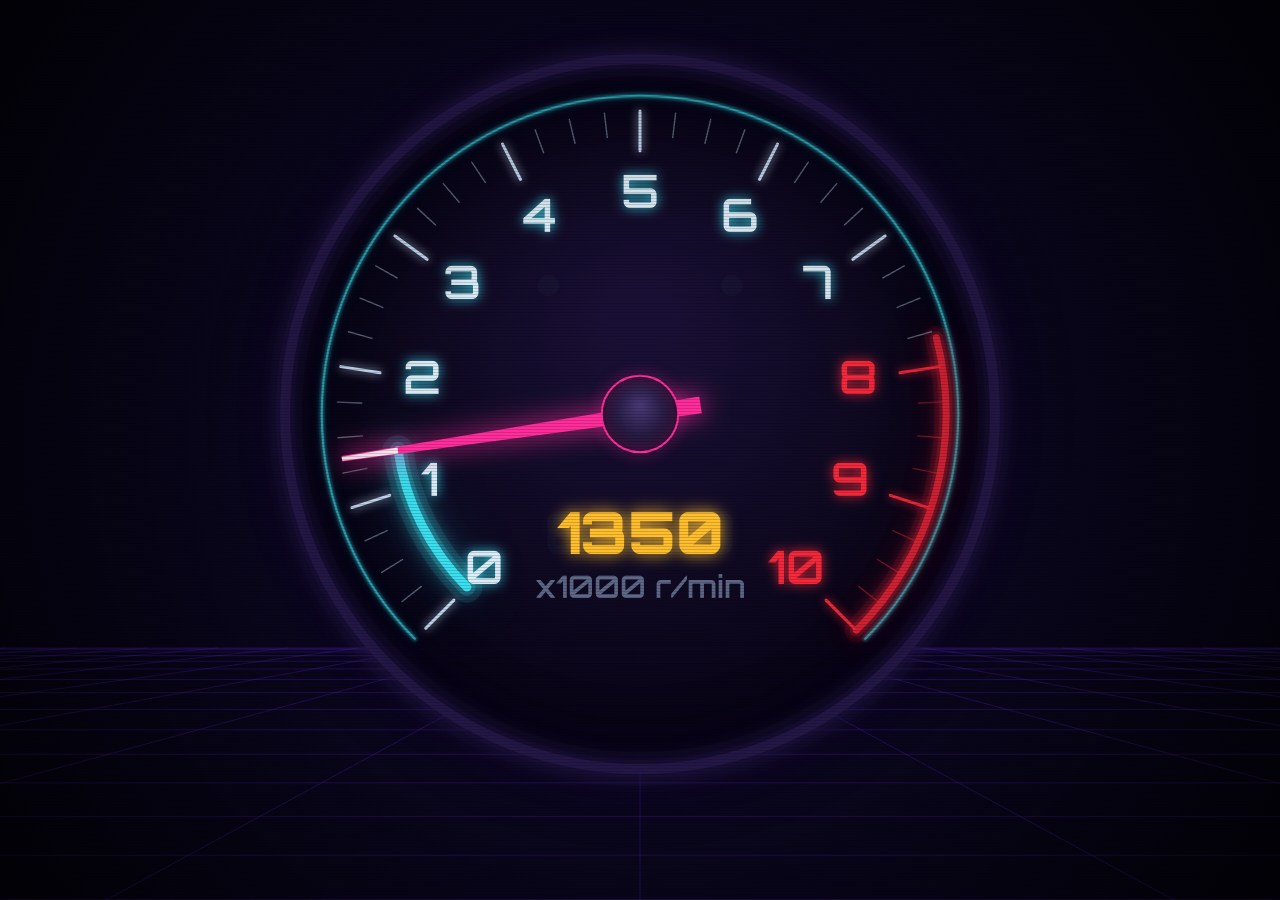
==== commit fc513608: "Add staging card for mode transitions to improve user experience" ====
--- a/web/index.html
+++ b/web/index.html
@@ -178,6 +178,28 @@
           <div id="storyHubActions"></div>
         </div>
         <footer><span><b>ARROWS</b> SELECT</span><span><b>ENTER</b> CONFIRM</span><span><b>ESC</b> TITLE</span></footer>
+      </div>
+    </section>
+
+    <!-- THE DECISION CARD.
+         Three of these across the campaign, and every one of them is a real
+         trade rather than a tone: one option makes the next rival harder and
+         leaves you on your own, the other keeps the rival where it is and buys
+         you a crew who tell you what is coming. It shares the continue
+         prompt's panel language on purpose - a player has already learned what
+         a card that stops the road means - and differs where it matters: the
+         stake is printed above the two doors, and neither door is the safe
+         one. See CHOICES in js/story.js. -->
+    <section id="storyChoice" class="story-layer" aria-hidden="true">
+      <div class="story-continue-panel story-choice-panel synx-cut">
+        <small id="storyChoiceKicker">DECISION</small>
+        <h2 id="storyChoiceQuestion" class="synx-chrome"></h2>
+        <p id="storyChoiceDetail"></p>
+        <div class="story-continue-actions">
+          <button id="storyChoiceEdge" class="synx-cut" type="button"><small></small><b></b><em></em></button>
+          <button id="storyChoiceOpen" class="synx-cut" type="button"><small></small><b></b><em></em></button>
+        </div>
+        <footer>LEFT / RIGHT &mdash; SELECT&nbsp;&nbsp;&nbsp;&nbsp;ENTER &mdash; COMMIT&nbsp;&nbsp;&nbsp;&nbsp;THIS ONE STAYS DECIDED</footer>
       </div>
     </section>
 
@@ -404,7 +426,7 @@
         <b>raceMode</b>
         <strong>R — SYNCHRONIZE</strong>
         <p>30 SEC ACTIVE&nbsp;&nbsp;·&nbsp;&nbsp;70 SEC COOLDOWN<br>BLUE RESERVE&nbsp;&nbsp;·&nbsp;&nbsp;+50% BOOST VELOCITY</p>
-        <p class="forge6-swap">ENGINE REBUILD&nbsp;&nbsp;·&nbsp;&nbsp;200 MPH CEILING</p>
+        <p class="forge6-swap" id="forge6Swap">ENGINE REBUILD&nbsp;&nbsp;·&nbsp;&nbsp;200 MPH CEILING</p>
       </div>
     </section>
     <div id="forge6Fatal">
@@ -424,6 +446,17 @@
       <b id="pred7EventText">SYSTEM READY</b>
     </aside>
     <aside id="pred7Checkpoint" class="synx-cut" aria-hidden="true">CHECKPOINT // NEON GATE</aside>
+    <!-- THE SAME WORD CHAPTER 5 USES, for the same thing happening.
+         A building comes down on the car in both chapters; in ASHFALL ZERO
+         that is a FATALITY in letters across the screen and in NEON HORIZON
+         it was a small orange status line reading ROUTE FAILURE. Two names
+         for one event is what makes a game feel like two games. Styled from
+         the same rules as #cine5.fatality - see the note in css/style.css. -->
+    <div id="pred7Fatality" aria-hidden="true">
+      <small id="pred7FatalKicker">NEON HORIZON</small>
+      <b>FATALITY</b>
+      <span id="pred7FatalText">CRUSHED // REWINDING TO THE LAST GATE</span>
+    </div>
     <span id="pred7Live" class="sr-only" aria-live="assertive"></span>
   </div>
 
@@ -441,6 +474,8 @@
 <script src="js/settings.js?v=rust-1"></script>
 <!-- The controller. Loaded before the game, which holds the only instance. -->
 <script src="js/ui.js?v=rust-1"></script>
+<script src="js/ignition.js?v=rust-1"></script>
+<script src="js/staging.js?v=rust-1"></script>
 <script src="js/intro.js?v=rust-1"></script>
 <script src="js/bench.js?v=rust-1"></script>
 <script src="js/gamepad.js?v=rust-1"></script>
--- a/web/css/style.css
+++ b/web/css/style.css
@@ -140,11 +140,35 @@
 #forge6Strikes i.hit { background: var(--pink); box-shadow: 0 0 9px var(--pink); }
 
 /* Round card. A centred title beat, not a full-screen takeover. */
+/* THE TRIAL CARD, AND THE TWO THINGS IT WAS DRAWN THROUGH.
+
+   AT 16% IT LANDED ON THE GAP READOUT. The canvas HUD puts RIVAL / 2nd / -0 M
+   out on the left flank at virtual y 288..219, which is 10% to 20% of the
+   frame height whatever the window is - and a card whose top edge is at 16%
+   crosses the bottom half of it. The one number a player watches in a race
+   spent every trial announcement behind an opaque panel.
+
+   AND AT 84vw IT REACHED INTO THE LEFT GUTTER, where the chapter objective
+   card and the story's radio chip live. Those two are stacked in the gutter
+   on purpose; this one is centred, so the fix is not to move it down past
+   them - there is no room between the gap rail and the chip for a card this
+   tall - but to keep it out of their column entirely. The width below is
+   whatever is left of the middle once the gutter and the widest the chip can
+   get (25vw) are taken off both sides, capped at the 680 it was designed at.
+   It is then free to share their vertical band, because it can never share
+   their horizontal one.
+
+   Both numbers are measured rather than chosen: see --probe cards in
+   tools/smoke.js, which resolves every one of these clamps in a real document
+   and holds the panels against each other AND against the HUD group. */
 #forge6Round {
   position: absolute;
   left: 50%;
-  top: 16%;
-  width: min(680px, 84vw);
+  /* Eighteen of these is spent on the fade-in, which starts the card that far
+     above where it lands - so the clearance the gap readout needs is measured
+     from 18px higher than this. */
+  top: clamp(152px, 23%, 270px);
+  width: min(680px, calc(50vw - 2 * var(--story-gutter) - 28px));
   padding: 22px 34px 24px;
   text-align: center;
   transform: translate(-50%, -18px);
@@ -752,6 +776,54 @@
 #cine5.fatality #cine5Prompt,
 #cine5.fatality #cine5Meter,
 #cine5.fatality #cine5Timer { opacity: 0 !important; visibility: hidden; }
+/* ...AND CHAPTER 7 SAYS IT THE SAME WAY.
+
+   A building comes down on the car in both chapters. In ASHFALL ZERO that is
+   the word FATALITY across the middle of the screen; in NEON HORIZON the same
+   event used to be a small orange status line in the corner reading ROUTE
+   FAILURE, which is the sort of inconsistency that makes one game feel like
+   two. Same word, same colour, same shake, same keyframes - deliberately
+   sharing the animation below rather than copying it, so the two cannot drift
+   apart when one of them is next tuned. */
+#pred7Fatality {
+  position: absolute;
+  inset: 0;
+  z-index: 9;
+  display: grid;
+  place-items: center;
+  align-content: center;
+  gap: 6px;
+  text-align: center;
+  pointer-events: none;
+  opacity: 0;
+  transition: opacity 140ms linear;
+}
+#pred7Fatality[aria-hidden="true"] { visibility: hidden; }
+body.pred7-fatality #pred7Fatality { opacity: 1; }
+#pred7Fatality small {
+  color: #ff8b55;
+  font: 800 10px/1 var(--font);
+  letter-spacing: .34em;
+}
+#pred7Fatality b {
+  display: block;
+  color: #ff2a0d;
+  font: 900 clamp(54px, 10vw, 164px)/1 var(--font);
+  letter-spacing: .035em;
+  text-shadow: 0 0 12px #ff5a18, 0 0 52px rgba(255, 20, 0, .92), 0 5px 3px #130000;
+  animation: cine5-fatality 180ms steps(2, end) 2;
+}
+#pred7Fatality span {
+  color: #fff1de;
+  font: 700 11px/1.5 var(--font);
+  letter-spacing: .22em;
+}
+/* A crush is a crush: the route furniture comes off the frame for it, the way
+   the chapter card does for a chapter 5 cutscene. */
+body.pred7-fatality #pred7Event,
+body.pred7-fatality #pred7Checkpoint,
+body.pred7-fatality #storyRaceMeta { opacity: 0 !important; }
+
 @keyframes cine5-fatality {
   0% { transform: scale(1.18) skewX(-5deg); filter: blur(2px); }
   100% { transform: scale(1) skewX(0); filter: blur(0); }
@@ -1180,8 +1252,27 @@
    portrait is deliberately his, run through a bad link: a red/cyan separation,
    a rolling tear and a hold that never quite settles. */
 #storyPortrait.corrupt {
-  filter: saturate(.32) contrast(1.3) brightness(.86)
-          drop-shadow(5px 0 0 rgba(255,40,20,.62)) drop-shadow(-5px 0 0 rgba(60,190,255,.5));
+  /* A RED DUOTONE, NOT A DESATURATED PHOTOGRAPH.
+
+     This was a mild chromatic split over a slightly grey portrait, which
+     reads as a bad video call rather than as the thing the last chapter is
+     about. The R-IX is the boss of this game and it was wearing the same
+     face as the man it took the car from, at the same exposure.
+
+     grayscale then sepia then a rotation into red is the standard way to
+     duotone an image with nothing but a filter - no second asset, no
+     canvas, no SVG - and the saturate afterwards is what makes it a signal
+     rather than a tint. Blacks crushed, whites pushed, so what is left of
+     the face is bone and a hot rim.
+
+     The cyan half of the old split stays, at a fraction: two colours means
+     a broken signal and one means a filter. */
+  filter:
+    grayscale(1) sepia(1) hue-rotate(-32deg) saturate(5.2)
+    contrast(1.62) brightness(.74)
+    drop-shadow(0 0 22px rgba(255, 30, 12, .72))
+    drop-shadow(6px 0 0 rgba(255, 40, 20, .58))
+    drop-shadow(-4px 0 0 rgba(60, 190, 255, .30));
   animation: story-corrupt 2.6s steps(1) infinite;
 }
 /* Interlace on top of the separation, so the link reads as bad even in the
@@ -1191,6 +1282,83 @@
     linear-gradient(90deg, transparent 92%, color-mix(in srgb, var(--voice) 62%, transparent) 100%),
     linear-gradient(0deg, rgba(5,2,16,.85), transparent 22%),
     repeating-linear-gradient(0deg, rgba(255,30,10,.13) 0 1px, transparent 1px 2px);
+}
+/* ======================================================= THE BOSS ========
+
+   CHAPTER 7 IS NOT ANOTHER RIVAL, AND THE ART SHOULD NOT SAY IT IS.
+
+   The R-IX broadcasts on Ryker's channel with Ryker's face on the relay -
+   that is the point of the character, and it is why it has no portraits of
+   its own. But every surface that showed it showed exactly the photograph
+   the first chapter used: the hub board was four pictures of the same man in
+   the same jacket, and the last of them was the boss.
+
+   One treatment, applied wherever that face appears AS the R-IX. A filter
+   rather than new art, because there is no new art to have - and because a
+   duotone of HIS photograph is the more unsettling answer than a different
+   picture would be: it is recognisably him, and it is wrong.
+
+   WHAT IT DOES NOT DO. It does not add a pseudo-element to the tile: both
+   are taken - ::before is the lit cut edge from .synx-cut and ::after is the
+   scrim over the face - so the red wash is folded into the scrim that is
+   already there, and the edge is turned red by moving --edge, which is what
+   that variable is for. And it does not pulse: an animated box-shadow is a
+   repaint of the whole tile every frame, on the one screen in this game that
+   is already drawing seven portraits. Static, and it does not need to move.
+
+   grayscale, then sepia, then a rotation into red is the standard way to
+   duotone an image with nothing but a filter - no second asset, no canvas,
+   no SVG - and the saturate afterwards is what makes it a signal rather than
+   a tint. Blacks crushed, whites pushed: what is left of the face is bone
+   and a hot rim. */
+
+.is-boss img,
+img.is-boss {
+  /* Bright enough to still be a FACE. A duotone loses the midtones a normal
+     portrait carries, so the same brightness that reads correctly on an
+     untreated photograph reads as a silhouette here - and the whole effect
+     depends on the player recognising whose face it is. */
+  filter:
+    grayscale(1) sepia(1) hue-rotate(-32deg) saturate(4.2)
+    contrast(1.44) brightness(.94);
+}
+/* ...and it stays red when the tile is pointed at. The hover rule further up
+   re-declares `filter` wholesale, so without this the boss becomes a normal
+   photograph the moment the cursor touches it. */
+.story-chapter.is-boss:not(.locked):hover img,
+.story-chapter.is-boss:not(.locked):focus-visible img,
+.story-chapter.is-boss.is-highlighted img {
+  filter:
+    grayscale(1) sepia(1) hue-rotate(-32deg) saturate(5.0)
+    contrast(1.50) brightness(1.10);
+}
+
+/* The tile: the only red one on the board, lit from inside. */
+.story-chapter.is-boss {
+  --edge: #ff2a0d;
+  box-shadow:
+    inset 0 0 54px rgba(255, 20, 0, .34),
+    0 0 26px rgba(255, 24, 6, .20);
+}
+/* The scrim, with the wash folded in - this REPLACES the one above rather
+   than sitting on top of it, so the copy stays as readable as every other
+   tile's and the red is added underneath the same three layers. */
+.story-chapter.is-boss::after {
+  background:
+    linear-gradient(0deg, rgba(14, 1, 2, .96) 4%, rgba(12, 1, 2, .74) 34%, rgba(10, 1, 2, .12) 68%),
+    linear-gradient(96deg, rgba(12, 1, 2, .64), transparent 62%),
+    radial-gradient(120% 82% at 50% 106%, rgba(255, 30, 10, .42), transparent 64%),
+    linear-gradient(180deg, rgba(255, 26, 8, .26), transparent 44%),
+    repeating-linear-gradient(0deg, rgba(255, 30, 10, .12) 0 1px, transparent 1px 3px);
+}
+.story-chapter.is-boss b { color: #ffd9cf; text-shadow: 0 0 16px rgba(255, 40, 16, .85), 0 2px 12px #000; }
+.story-chapter.is-boss span { color: #ff6a4a; }
+.story-chapter.is-boss small { color: #ff2a0d; }
+.story-chapter.is-boss i { color: #ff8b6a; }
+
+/* The battle card wears the same face and gets the same rim. */
+#battleRivalImage.is-boss {
+  box-shadow: 0 0 34px rgba(255, 26, 8, .55), inset 0 0 40px rgba(255, 20, 0, .28);
 }
 @keyframes story-corrupt {
   0%, 84% { clip-path: inset(0 0 0 0); transform: none; }
@@ -2907,10 +3075,14 @@
   inset: 0;
   z-index: 0;
   overflow: hidden;
-  /* Night, with the road's glow bleeding up into it. */
+  /* NIGHT, BUT LIT. This sat beside a portrait and a sunset and read as an
+     empty black rectangle - the one card of the three with nothing on it. The
+     drawing underneath was always there; it was just being rendered at a
+     fifth of the brightness the other two covers carry. */
   background:
-    radial-gradient(120% 62% at 50% 96%, rgba(57,230,255,.16), transparent 62%),
-    linear-gradient(180deg, #06021a 0%, #0a0430 46%, #150a3e 66%, #060214 100%);
+    radial-gradient(120% 66% at 50% 96%, rgba(57,230,255,.34), transparent 64%),
+    radial-gradient(90% 40% at 50% 58%, rgba(255,46,136,.18), transparent 70%),
+    linear-gradient(180deg, #0a0430 0%, #150a48 44%, #23105c 64%, #0b0420 100%);
 }
 .mode-art-net u { position: absolute; display: block; }
 
@@ -2918,9 +3090,9 @@
 .mode-art-net .net-sky {
   left: 0; right: 0; top: 0; height: 62%;
   background:
-    radial-gradient(80% 34% at 50% 100%, rgba(255,46,136,.42), transparent 70%),
-    radial-gradient(42% 22% at 22% 100%, rgba(139,92,246,.45), transparent 72%),
-    radial-gradient(38% 20% at 80% 100%, rgba(57,230,255,.34), transparent 74%);
+    radial-gradient(80% 38% at 50% 100%, rgba(255,46,136,.70), transparent 72%),
+    radial-gradient(42% 26% at 22% 100%, rgba(139,92,246,.72), transparent 74%),
+    radial-gradient(38% 24% at 80% 100%, rgba(57,230,255,.58), transparent 76%);
 }
 .mode-art-net .net-sky::after {
   content: "";
@@ -2937,8 +3109,8 @@
   left: -20%; right: -20%; bottom: 0; height: 62%;
   clip-path: polygon(48.4% 0, 51.6% 0, 96% 100%, 4% 100%);
   background:
-    linear-gradient(180deg, rgba(140,190,235,.30) 0 1%, transparent 12%),
-    linear-gradient(180deg, #0b1020 0%, #10162b 40%, #0a0f1e 100%);
+    linear-gradient(180deg, rgba(160,210,255,.52) 0 1%, transparent 14%),
+    linear-gradient(180deg, #141c38 0%, #1b2446 40%, #10172e 100%);
 }
 /* Lane markings, converging with the road. Two of them, so the four cars read
    as being in lanes rather than merely at different heights. */
@@ -2946,11 +3118,11 @@
   left: -20%; right: -20%; bottom: 0; height: 62%;
   clip-path: polygon(48.4% 0, 51.6% 0, 96% 100%, 4% 100%);
   background:
-    linear-gradient(92.6deg, transparent 49.6%, rgba(255,196,60,.5) 49.6% 50.4%, transparent 50.4%),
-    linear-gradient(87.4deg, transparent 49.6%, rgba(255,196,60,.5) 49.6% 50.4%, transparent 50.4%);
+    linear-gradient(92.6deg, transparent 49.6%, rgba(255,206,90,.85) 49.6% 50.4%, transparent 50.4%),
+    linear-gradient(87.4deg, transparent 49.6%, rgba(255,206,90,.85) 49.6% 50.4%, transparent 50.4%);
   -webkit-mask-image: linear-gradient(180deg, transparent 0%, #000 26%, #000 100%);
   mask-image: linear-gradient(180deg, transparent 0%, #000 26%, #000 100%);
-  opacity: .5;
+  opacity: .8;
 }
 
 /* THE CARS.
@@ -3012,6 +3184,8 @@
   --cut: 16px;
   --edge: rgba(139,92,246,.5);
   transition: transform var(--t-fast) var(--ease), filter var(--t-fast) var(--ease), box-shadow var(--t-fast) var(--ease);
+  /* ...so `cqw` on the title below measures this card. */
+  container-type: inline-size;
 }
 .mode-card.primary { --edge: var(--pink); }
 .mode-card > * { position: relative; z-index: 1; }
@@ -3050,9 +3224,25 @@
 }
 .mode-card b {
   display: block;
-  font: 900 clamp(22px, 2.6vw, 42px)/1 var(--font);
+  /* SIZED AGAINST THE CARD, NOT THE WINDOW.
+
+     2.6vw is a number about the viewport, and the thing the word has to fit
+     inside is a COLUMN of a wrapping three-up grid. Those two only agree at
+     the width somebody happened to be testing at: at 1920 the clamp lands on
+     its 42px ceiling and MULTIPLAYER - eleven characters, the longest of the
+     three titles - runs straight off the end of its card, which is what
+     shipped.
+
+     11cqw is eleven per cent of the card's own inline size, so the type grows
+     and shrinks with the column it is in and the longest title fits at every
+     width the grid can produce. The floor keeps it readable when the grid
+     wraps to one narrow column; the ceiling is the size it was drawn at. */
+  font: 900 clamp(18px, 11cqw, 42px)/1 var(--font);
   letter-spacing: -.035em;
   text-shadow: 0 3px 18px #000;
+  /* ...and a longer name added later wraps rather than overflows. */
+  max-width: 100%;
+  overflow-wrap: break-word;
 }
 .mode-card span {
   display: block;
@@ -3327,6 +3517,50 @@
 #storyContinueYes:hover b, #storyContinueYes:focus b { color: var(--amber); text-shadow: 0 0 16px rgba(255,180,0,.6); }
 .story-continue-panel footer { margin-top: 22px; color: rgba(190,212,235,.42); font: 700 8px/1 var(--font); letter-spacing: .16em; }
 
+/* ------------------------------------------------------------ decision --- */
+/* The three forks in the campaign. Same panel language as the continue prompt
+   - a player already knows what a card that stops the road means - with three
+   differences that matter:
+     the STAKE is printed above the doors rather than the consequence below;
+     the two doors are the same weight, because neither is the safe one;
+     and the summary under each is what it will actually cost, in a sentence.
+   The magenta wash separates it from the cyan of a chapter ending: this is not
+   the game asking whether to carry on, it is the game asking what kind of
+   driver is carrying on. */
+#storyChoice {
+  position: absolute;
+  inset: 0;
+  z-index: 10;
+  display: grid;
+  place-items: center;
+  padding: 24px;
+  pointer-events: none;
+  background: radial-gradient(circle at 50% 44%, rgba(190,30,120,.28), transparent 48%), rgba(3,1,9,.72);
+  backdrop-filter: blur(6px);
+}
+#storyChoice.show { pointer-events: auto; }
+.story-choice-panel { width: min(860px, 94vw); --edge: var(--magenta, #ff2e88); }
+.story-choice-panel > small { color: var(--magenta, #ff2e88); text-shadow: 0 0 12px rgba(255,46,136,.55); }
+.story-choice-panel h2 { margin: 14px 0 4px; font-size: clamp(26px, 3.4vw, 46px); letter-spacing: -.035em; }
+.story-choice-panel > p { max-width: 64ch; margin: 14px auto 26px; letter-spacing: .08em; line-height: 1.65; }
+#storyChoice .story-continue-actions button { min-height: 132px; text-align: left; }
+#storyChoice .story-continue-actions button b { display: block; margin-bottom: 8px; }
+#storyChoice .story-continue-actions button em {
+  display: block;
+  color: rgba(206,220,241,.62);
+  font: 600 clamp(9px, .82vw, 11px)/1.55 var(--font);
+  font-style: normal;
+  letter-spacing: .06em;
+}
+#storyChoiceEdge:hover, #storyChoiceEdge:focus { --edge: #ff2e88; }
+#storyChoiceEdge:hover b, #storyChoiceEdge:focus b { color: #ff2e88; text-shadow: 0 0 16px rgba(255,46,136,.6); }
+#storyChoiceOpen:hover, #storyChoiceOpen:focus { --edge: var(--cyan); }
+#storyChoiceOpen:hover b, #storyChoiceOpen:focus b { color: var(--cyan); text-shadow: 0 0 16px rgba(57,230,255,.6); }
+@media (max-width: 720px) {
+  #storyChoice .story-continue-actions { grid-template-columns: 1fr; }
+  #storyChoice .story-continue-actions button { min-height: 96px; }
+}
+
 /* ------------------------------------------------------------ tutorial --- */
 
 #storyTutorial {
@@ -3346,7 +3580,10 @@
 #storyTutorial small { display: block; color: var(--cyan); font: 800 8px/1 var(--font); letter-spacing: .3em; text-shadow: 0 0 10px rgba(57,230,255,.6); }
 #storyTutorial b { display: block; margin-top: 10px; font: 900 clamp(15px, 1.7vw, 25px)/1.1 var(--font); letter-spacing: .1em; }
 #storyTutorial > i { display: block; width: 82%; height: 3px; margin: 15px auto 0; overflow: hidden; background: rgba(255,255,255,.12); }
-#storyTutorialFill { display: block; height: 100%; width: 0; background: linear-gradient(90deg, var(--pink), var(--cyan)); box-shadow: 0 0 9px var(--cyan); transition: width var(--t-base) var(--ease); }
+/* SCALED, NOT WIDENED: a width transition is laid out and repainted on the
+   main thread for every frame it runs, and this one runs while a chapter is
+   being played. A transform rides the compositor and costs nothing. */
+#storyTutorialFill { display: block; height: 100%; width: 100%; transform: scaleX(0); transform-origin: 0 50%; background: linear-gradient(90deg, var(--pink), var(--cyan)); box-shadow: 0 0 9px var(--cyan); transition: transform var(--t-base) var(--ease); }
 
 /* -------------------------------------------------- route / objective ---- */
 
@@ -3388,6 +3625,48 @@
   transform: translateX(-22px);
 }
 #storyRaceMeta.show { transform: translateX(0); }
+
+/* ...AND IT GOES AWAY FOR A CUTSCENE.
+
+   Chapter 5 plays three interactive cinematics - the collapse run, the
+   Q-smash and the lava dodge - and every one of them letterboxes the frame
+   and takes the camera. The race HUD does not belong on any of them, and
+   the chapter card was the worst of it: a panel reading CHAPTER 05 //
+   ASHFALL ZERO sitting in the top-left corner, on top of the black bar, for
+   the whole of a sequence whose entire job is to stop looking like a race.
+
+   `cine5-active` is set by the chapter's own cinematic controller, so this
+   covers all three and anything added later without either side knowing
+   about the other. Slid out rather than blanked, in the same direction the
+   card arrives from, so it leaves the way it came.
+
+   The rest of the story furniture goes with it for the same reason: a
+   waypoint arrow or a radio strip over a cutscene is the same mistake in a
+   different corner. */
+body.cine5-active #storyRaceMeta {
+  transform: translateX(-130%);
+  opacity: 0;
+  pointer-events: none;
+}
+body.cine5-active #storyCompact,
+body.cine5-active #storyRadio,
+body.cine5-active #storyWaypoint,
+body.cine5-active #storyTutorial {
+  opacity: 0 !important;
+  pointer-events: none !important;
+}
+/* The card animates on transform and opacity only - both composited - so a
+   cutscene starting mid-race costs the frame nothing. */
+#storyRaceMeta {
+  transition: transform var(--t-base, .28s) var(--ease, ease),
+              opacity var(--t-base, .28s) var(--ease, ease);
+}
+body.cine5-active #storyCompact,
+body.cine5-active #storyRadio,
+body.cine5-active #storyWaypoint,
+body.cine5-active #storyTutorial {
+  transition: opacity var(--t-base, .28s) var(--ease, ease);
+}
 #storyRaceMeta > * { position: relative; z-index: 1; }
 #storyRaceMeta small { display: block; color: var(--cyan); font: 800 8px/1 var(--font); letter-spacing: .2em; text-shadow: 0 0 10px rgba(57,230,255,.55); }
 #storyRaceMeta b { display: block; margin-top: 7px; font: 900 clamp(13px, 1.2vw, 18px)/1.05 var(--font); letter-spacing: .01em; }
@@ -4122,6 +4401,163 @@
    screen giving up. Nothing here flashes; the game opens behind a
    photosensitivity notice and this is the screen straight after it. */
 
+/* ======================================================= STAGING ========
+
+   The cover over a mode change. See js/staging.js for why it exists; this is
+   the half of it that matters, so read the rule before changing anything:
+
+   EVERY ANIMATION BELOW IS `transform` OR `opacity`, AND NOTHING ELSE.
+
+   Those are the two properties a compositing browser can animate without the
+   main thread. That is the entire trick: while a chapter is being built the
+   main thread is blocked solid for hundreds of milliseconds, and anything
+   animating `width`, `left`, `background-position`, a filter or a box-shadow
+   needs that thread and stops dead. A needle on a `rotate` does not - the
+   compositor keeps turning it at sixty frames a second out of its own thread
+   while the page is not responding at all.
+
+   So: no width transitions on the rail (it is scaled), no colour cycling, no
+   animated glow. The static shadows and gradients below are fine; they are
+   painted once and never touched again. */
+
+.stage-cover {
+  position: fixed;
+  inset: 0;
+  z-index: 9200;
+  display: grid;
+  place-items: center;
+  background:
+    radial-gradient(120% 90% at 50% 45%, rgba(30, 10, 62, .86), transparent 70%),
+    rgba(3, 1, 12, .93);
+  opacity: 0;
+  pointer-events: none;
+  transition: opacity 200ms ease;
+}
+.stage-cover.is-on { opacity: 1; pointer-events: auto; }
+.stage-cover.is-out { opacity: 0; pointer-events: none; }
+
+.stage-inner {
+  display: grid;
+  justify-items: center;
+  gap: .9em;
+  width: min(420px, 76vw);
+  text-align: center;
+}
+
+/* The dial. A ring, and a needle sweeping inside it - the same idea as the
+   cold open in front of the photosensitivity notice, small enough to read as
+   an instrument rather than as a repeat of it. */
+.stage-dial {
+  position: relative;
+  width: 92px;
+  height: 92px;
+}
+.stage-arc,
+.stage-needle { position: absolute; inset: 0; display: block; }
+.stage-arc {
+  border-radius: 50%;
+  border: 2px solid rgba(120, 160, 220, .18);
+  border-top-color: var(--cyan, #39e6ff);
+  border-right-color: var(--magenta, #ff2e88);
+  animation: stageSpin 1.5s linear infinite;
+}
+.stage-needle::before {
+  content: "";
+  position: absolute;
+  left: 50%;
+  top: 8px;
+  width: 2px;
+  height: 38px;
+  margin-left: -1px;
+  background: linear-gradient(180deg, var(--magenta, #ff2e88), rgba(255, 46, 136, 0));
+}
+.stage-needle {
+  transform-origin: 50% 50%;
+  /* A sweep rather than a spin: it winds up, holds, and falls back, which is
+     what a needle does and what a loading spinner never does. */
+  animation: stageSweep 1.9s cubic-bezier(.5, 0, .35, 1) infinite;
+}
+@keyframes stageSpin { to { transform: rotate(360deg); } }
+@keyframes stageSweep {
+  0%   { transform: rotate(-128deg); }
+  46%  { transform: rotate(120deg); }
+  58%  { transform: rotate(104deg); }
+  100% { transform: rotate(-128deg); }
+}
+
+.stage-label {
+  color: #eaf4ff;
+  font-size: clamp(15px, 2.1vw, 20px);
+  font-weight: 900;
+  letter-spacing: .34em;
+  text-shadow: 0 0 26px rgba(57, 230, 255, .40);
+}
+.stage-sub {
+  color: var(--ink-faint, #7f8ea8);
+  font-size: 10px;
+  font-weight: 700;
+  letter-spacing: .28em;
+}
+
+/* The rail travels rather than fills: there is no number to fill it to, and a
+   bar that stops at a made-up fraction is the thing this whole card exists to
+   not be. Scaled and translated, so it rides the compositor with the needle. */
+.stage-rail {
+  position: relative;
+  width: 100%;
+  height: 2px;
+  margin-top: .4em;
+  background: rgba(120, 160, 220, .14);
+  overflow: hidden;
+}
+.stage-rail > i {
+  position: absolute;
+  inset: 0;
+  display: block;
+  transform-origin: 0 50%;
+  background: linear-gradient(90deg, transparent, var(--cyan, #39e6ff), transparent);
+  animation: stageRail 1.25s ease-in-out infinite;
+}
+@keyframes stageRail {
+  0%   { transform: translateX(-100%) scaleX(.45); }
+  100% { transform: translateX(220%) scaleX(.45); }
+}
+
+@media (prefers-reduced-motion: reduce) {
+  .stage-arc, .stage-needle, .stage-rail > i { animation: none !important; }
+}
+
+/* ====================================================== IGNITION ========
+
+   The cold open: a rev counter, drawn on a canvas, in front of everything.
+   See js/ignition.js for what it is and why the loading happens under it.
+
+   There is almost nothing to style. The screen is one canvas and the canvas
+   draws itself; what is here is where it sits, what it sits over, and how it
+   leaves. */
+
+.ign-veil {
+  position: fixed;
+  inset: 0;
+  /* Over the advisory, which is at 9000 and is on the page from the first
+     paint - this has to cover it rather than replace it, because the notice
+     must not be able to be lost by anything going wrong up here. */
+  z-index: 9600;
+  background: #03010a;
+  opacity: 1;
+  transition: opacity 520ms ease;
+}
+.ign-veil canvas { display: block; width: 100%; height: 100%; }
+/* The cut. The canvas has already flashed white by the time this runs, so
+   what the fade actually crosses is white to the notice underneath. */
+.ign-veil.ign-out { opacity: 0; pointer-events: none; }
+
+/* ...and the notice waits its turn. It is still in the document, still
+   painted, still readable by anything that does not run scripts - it is just
+   not visible while the engine is. Held back with visibility rather than
+   display so its own entry animation is not restarted when it is released. */
+body.ign-on #advisory { opacity: 0; visibility: hidden; }
+
 .intro-veil {
   position: fixed;
   inset: 0;
@@ -4186,6 +4622,85 @@
   text-shadow: 0 0 16px rgba(57, 230, 255, .45);
 }
 
+/* THE RAIL, under the boot lines: how many of them have landed. */
+.intro-rail {
+  position: relative;
+  margin-top: 1.6em;
+  height: 2px;
+  background: rgba(120, 160, 220, .16);
+  overflow: hidden;
+}
+.intro-rail > i {
+  position: absolute;
+  inset: 0;
+  display: block;
+  transform: scaleX(0);
+  transform-origin: 0 50%;
+  background: linear-gradient(90deg, var(--magenta, #ff2e88), var(--cyan, #39e6ff));
+  box-shadow: 0 0 18px rgba(57, 230, 255, .55);
+  transition: transform 260ms cubic-bezier(.3, .9, .3, 1);
+}
+
+/* ...and the stamp that lands on the last one. Nothing here loops: it
+   arrives, it sits, and the wipe takes it. */
+.intro-ready {
+  display: block;
+  margin-top: 1.1em;
+  color: var(--cyan, #39e6ff);
+  font-size: clamp(11px, 1.5vw, 15px);
+  font-weight: 900;
+  letter-spacing: .42em;
+  opacity: 0;
+  transform: translateY(6px);
+  text-shadow: 0 0 22px rgba(57, 230, 255, .6);
+}
+.intro-ready.is-on {
+  animation: introReady 320ms cubic-bezier(.2, .8, .3, 1) both;
+}
+@keyframes introReady {
+  0%   { opacity: 0; transform: translateY(6px); letter-spacing: .70em; }
+  60%  { opacity: 1; }
+  100% { opacity: 1; transform: translateY(0); letter-spacing: .42em; }
+}
+
+/* THE WORDMARK GLITCHES IN rather than simply fading up. Three slices of it
+   arrive out of register and snap together, which is the one visual idiom
+   this whole game is built out of and was the one thing its own title card
+   did not do. Finite, `both`, and over in a third of a second - a wordmark
+   that keeps glitching is a fault indicator. */
+.intro-mark::before,
+.intro-mark::after {
+  content: attr(data-text);
+  position: absolute;
+  left: 0;
+  top: 0;
+  pointer-events: none;
+}
+.intro-mark { position: relative; }
+.intro-mark::before {
+  color: var(--magenta, #ff2e88);
+  clip-path: inset(0 0 58% 0);
+  animation: introSliceA 520ms steps(5, end) both;
+}
+.intro-mark::after {
+  color: var(--cyan, #39e6ff);
+  clip-path: inset(56% 0 0 0);
+  animation: introSliceB 520ms steps(5, end) both;
+}
+@keyframes introSliceA {
+  0%   { opacity: .9; transform: translate3d(-14px, -3px, 0); }
+  55%  { opacity: .7; transform: translate3d(7px, 2px, 0); }
+  100% { opacity: 0; transform: translate3d(0, 0, 0); }
+}
+@keyframes introSliceB {
+  0%   { opacity: .9; transform: translate3d(16px, 3px, 0); }
+  55%  { opacity: .7; transform: translate3d(-6px, -2px, 0); }
+  100% { opacity: 0; transform: translate3d(0, 0, 0); }
+}
+
+/* The frame a beat before the wipe: the shutter takes a breath in. */
+.intro-veil.intro-armed .intro-bars { opacity: 1; filter: brightness(1.5); }
+
 .intro-skip {
   position: absolute;
   right: clamp(16px, 4vw, 46px);
@@ -4201,7 +4716,10 @@
 @keyframes introSkip { 0%, 100% { opacity: .35; } 50% { opacity: .8; } }
 
 @media (prefers-reduced-motion: reduce) {
-  .intro-veil, .intro-mark, .intro-skip { animation: none !important; transition: none !important; }
+  .intro-veil, .intro-mark, .intro-skip, .intro-ready,
+  .intro-mark::before, .intro-mark::after, .intro-rail > i,
+  .ign-veil { animation: none !important; transition: none !important; }
+  .intro-mark::before, .intro-mark::after { display: none; }
 }
 
 /* ====================================================== SCREEN POLISH ====
@@ -4298,128 +4816,416 @@
   section[aria-hidden="false"] > .freeroam-panel::after { display: none; }
 }
 
+/* ====================================================== SCREEN CHANGES ====
+
+   EVERY FULL-SCREEN ROOT ARRIVES AND LEAVES THE SAME WAY.
+
+   They did not. Each of these is a `display: none` toggled by script, and the
+   panel INSIDE it has had an entrance animation for a long time - so what a
+   player actually saw on every screen change was two events: the backdrop
+   appearing instantly as a hard cut to near-black, and then, separately, a
+   card sliding into it. The cut is the part that reads as a jolt, and it was
+   the half nothing was animating.
+
+   So the root fades, the panel keeps its own move, and the two overlap into
+   one arrival. 220ms: long enough not to be a cut, short enough that nobody
+   waiting to press something notices it.
+
+   OPACITY ONLY, DELIBERATELY. A transform on one of these would make it the
+   containing block for every `position: fixed` descendant inside it, which
+   silently re-anchors anything that relies on the viewport. Opacity is
+   composited, costs nothing, and cannot move anything. */
+
+#storyRoot[aria-hidden="false"],
+#modeSelectRoot[aria-hidden="false"],
+#freeRoamRoot[aria-hidden="false"],
+#multiplayerRoot[aria-hidden="false"],
+#mpResultsRoot[aria-hidden="false"],
+#mpNameRoot[aria-hidden="false"],
+#mpDialogRoot[aria-hidden="false"] {
+  animation: screenIn 220ms var(--ease-out, ease) both;
+}
+@keyframes screenIn { from { opacity: 0; } to { opacity: 1; } }
+
+/* ...AND LEAVING IS A MOVE TOO.
+
+   Going back used to be the same cut in reverse: the root vanished between
+   one frame and the next. `is-leaving` keeps it in the document for the
+   length of the fade and nothing else - see NR.Screen in js/ui.js, which is
+   what sets it and what takes the element away afterwards. */
+.is-leaving {
+  animation: screenOut 180ms var(--ease-out, ease) both !important;
+  pointer-events: none;
+}
+@keyframes screenOut { from { opacity: 1; } to { opacity: 0; } }
+
+@media (prefers-reduced-motion: reduce) {
+  #storyRoot, #modeSelectRoot, #freeRoamRoot, #multiplayerRoot,
+  #mpResultsRoot, #mpNameRoot, #mpDialogRoot, .is-leaving {
+    animation: none !important;
+  }
+}
+
 /* =========================================================== BENCHMARK ====
-   The panel the benchmark runs behind. See js/bench.js.
-
-   It sits in a corner rather than over the middle: the whole point is that the
-   game is visibly rendering underneath while the numbers move, because a
-   benchmark you cannot see running is indistinguishable from a game that has
-   frozen. Nothing here blocks a pixel of the road. */
+
+   Two shapes, one element. See js/bench.js.
+
+   WHILE IT RUNS it is a panel in the MIDDLE of the screen, standing exactly
+   where the title screen's rows were - because the title screen is not there.
+   START, OPTIONS and QUIT are not drawn for the length of a run (see the menu
+   case in js/hud.js), so this is not an overlay on top of a menu, it is what
+   the screen IS while the benchmark is measuring. Three dead controls behind
+   a live readout read as a screen that has half hung.
+
+   It is still narrow and still translucent, because the game rendering behind
+   it is the other half of the point - a benchmark you cannot see running is
+   indistinguishable from one that has frozen, and driving three scenes rather
+   than parking the car is only worth doing if the scenes can be seen.
+
+   WHEN IT ENDS the panel becomes the report, in place, without going anywhere. */
 
 .bench {
   position: fixed;
-  right: clamp(14px, 2.4vw, 36px);
-  top: clamp(14px, 2.4vh, 36px);
+  inset: 0;
   z-index: 8700;
+  display: grid;
   pointer-events: none;
-  animation: benchIn 300ms var(--ease-out, ease) both;
-}
+  align-items: center;
+  justify-items: center;
+}
+.bench.is-done {
+  align-items: center;
+  /* ...and only now does it cover anything, because only now is there
+     something to read rather than something to watch. */
+  background:
+    radial-gradient(120% 90% at 50% 46%, rgba(20, 6, 44, .90), transparent 72%),
+    rgba(3, 1, 12, .86);
+  pointer-events: auto;
+  animation: benchWash 420ms var(--ease-out, ease) both;
+}
+@keyframes benchWash { from { opacity: 0; } to { opacity: 1; } }
+
+/* ------------------------------------------------------------- the strip -- */
+
+.bench-strip {
+  width: min(620px, 90vw);
+  padding: 20px 24px 18px;
+  background:
+    radial-gradient(120% 140% at 50% 0%, rgba(60, 20, 110, .55), transparent 70%),
+    linear-gradient(180deg, rgba(10, 4, 28, .84), rgba(6, 2, 18, .93));
+  border: 1px solid rgba(120, 160, 220, .22);
+  border-radius: 3px;
+  backdrop-filter: blur(7px);
+  box-shadow: 0 22px 60px rgba(0, 0, 0, .55);
+  animation: benchIn 320ms var(--ease-out, ease) both;
+}
+/* The same clipped corners every other panel in this game has, so the thing
+   standing where the menu was is recognisably part of the same interface. */
+.bench-strip::before,
+.bench-strip::after {
+  content: "";
+  position: absolute;
+  width: 16px;
+  height: 16px;
+  border: 1px solid var(--cyan, #39e6ff);
+  opacity: .7;
+}
+.bench-strip { position: relative; }
+.bench-strip::before { top: -1px; left: -1px; border-right: 0; border-bottom: 0; }
+.bench-strip::after { bottom: -1px; right: -1px; border-left: 0; border-top: 0; }
+
+/* A heading, because this is a screen now rather than a ticker along an edge. */
+.bench-title {
+  display: flex;
+  align-items: center;
+  gap: 12px;
+  margin-bottom: 14px;
+  color: var(--cyan, #39e6ff);
+  font-size: 10px;
+  font-weight: 800;
+  letter-spacing: .34em;
+}
+.bench-title i {
+  flex: 1;
+  height: 1px;
+  background: linear-gradient(90deg, transparent, rgba(57, 230, 255, .5), transparent);
+}
+.bench.is-done .bench-strip { display: none; }
 @keyframes benchIn {
-  from { opacity: 0; transform: translateY(-8px); }
-  to   { opacity: 1; transform: none; }
-}
+  from { opacity: 0; transform: translateY(14px) scale(.985); }
+  to   { opacity: 1; transform: translateY(0) scale(1); }
+}
+
+.bench-strip-head {
+  display: flex;
+  align-items: baseline;
+  justify-content: space-between;
+  gap: 14px;
+}
+.bench-scene {
+  color: #eaf4ff;
+  font-size: 13px;
+  font-weight: 900;
+  letter-spacing: .26em;
+  white-space: nowrap;
+  overflow: hidden;
+  text-overflow: ellipsis;
+}
+.bench-note {
+  color: var(--ink-faint, #7f8ea8);
+  font-size: 9px;
+  font-weight: 700;
+  letter-spacing: .18em;
+  white-space: nowrap;
+}
+
+.bench-bar {
+  position: relative;
+  height: 2px;
+  margin: 10px 0 8px;
+  background: rgba(120, 160, 220, .16);
+  overflow: hidden;
+}
+/* SCALED, NOT WIDENED. A width transition is laid out and painted on the main
+   thread, which during a benchmark is the one thing that must not be given
+   extra work - a progress bar that costs frames corrupts the measurement it is
+   reporting. transform rides the compositor and costs nothing. */
+.bench-bar i {
+  position: absolute;
+  inset: 0;
+  display: block;
+  transform: scaleX(0);
+  transform-origin: 0 50%;
+  background: linear-gradient(90deg, var(--magenta, #ff2e88), var(--cyan, #39e6ff));
+  transition: transform 160ms linear;
+}
+
+.bench-strip-foot {
+  display: flex;
+  align-items: flex-end;
+  justify-content: space-between;
+  gap: 16px;
+}
+/* ...and the one line of small print a screen that has taken the menu away
+   owes the player: what it is doing, and how to stop it. */
+.bench-hint {
+  margin: 14px 0 0;
+  color: var(--ink-faint, #7f8ea8);
+  font-size: 9px;
+  font-weight: 700;
+  letter-spacing: .20em;
+  line-height: 1.6;
+}
+.bench-live {
+  color: var(--cyan, #39e6ff);
+  font-size: 12px;
+  font-weight: 800;
+  letter-spacing: .16em;
+  white-space: pre;
+}
+.bench-graph {
+  width: 290px;
+  max-width: 52%;
+  height: 29px;
+  opacity: .95;
+}
+
+/* -------------------------------------------------------------- the card -- */
 
 .bench-card {
-  position: relative;
-  width: min(340px, 42vw);
-  padding: 16px 18px 14px;
-  border: 1px solid rgba(57, 230, 255, .28);
-  background:
-    linear-gradient(180deg, rgba(57, 230, 255, .05), transparent 40%),
-    rgba(4, 0, 14, .86);
-  box-shadow: 0 0 0 1px rgba(0, 0, 0, .55), 0 18px 60px rgba(0, 0, 0, .6);
-}
-/* The corner brackets, which is the cheapest thing that turns a box of text
-   into a piece of measuring equipment. */
-.bench-card::before,
-.bench-card::after {
-  content: "";
-  position: absolute;
-  width: 18px; height: 18px;
-  border: 2px solid var(--cyan);
-}
-.bench-card::before { top: -1px; left: -1px; border-right: 0; border-bottom: 0; }
-.bench-card::after { bottom: -1px; right: -1px; border-left: 0; border-top: 0; }
-.bench-card.is-done { border-color: rgba(90, 255, 192, .45); }
-.bench-card.is-done::before, .bench-card.is-done::after { border-color: #5affc0; }
+  display: none;
+  width: min(960px, 94vw);
+  max-height: 92vh;
+  overflow-y: auto;
+  padding: clamp(16px, 2.4vw, 30px);
+  background: linear-gradient(180deg, rgba(12, 5, 32, .96), rgba(6, 2, 18, .98));
+  border: 1px solid rgba(90, 255, 192, .38);
+  border-radius: 3px;
+  animation: benchCard 420ms var(--ease-out, ease) both;
+}
+.bench.is-done .bench-card { display: block; }
+@keyframes benchCard {
+  from { opacity: 0; transform: translateY(18px) scale(.985); }
+  to   { opacity: 1; transform: translateY(0) scale(1); }
+}
 
 .bench-rule {
   display: flex;
   align-items: center;
-  gap: 10px;
-  color: var(--cyan);
-  font-size: 9px;
-  font-weight: 700;
+  gap: 12px;
+  margin-bottom: 16px;
+  color: var(--cyan, #39e6ff);
+  font-size: 10px;
+  font-weight: 800;
   letter-spacing: .34em;
-  text-indent: .34em;
 }
 .bench-rule i {
   flex: 1;
   height: 1px;
-  background: linear-gradient(90deg, transparent, currentColor, transparent);
-  opacity: .5;
-}
-
-.bench-now {
-  margin-top: 10px;
-  color: #fff;
-  font-size: 15px;
+  background: linear-gradient(90deg, transparent, rgba(57, 230, 255, .5), transparent);
+}
+
+/* The four numbers, which are the answer. Everything else on the card is why. */
+.bench-head {
+  display: grid;
+  grid-template-columns: repeat(4, 1fr);
+  gap: 10px;
+  margin-bottom: 16px;
+}
+.bench-stat {
+  display: grid;
+  justify-items: center;
+  gap: 2px;
+  padding: 9px 6px;
+  background: rgba(120, 160, 220, .06);
+  border-top: 1px solid rgba(90, 255, 192, .30);
+}
+.bench-stat small {
+  color: var(--ink-faint, #7f8ea8);
+  font-size: 9px;
+  font-weight: 700;
+  letter-spacing: .22em;
+}
+.bench-stat b {
+  color: #eaf4ff;
+  font-size: clamp(24px, 3.6vw, 40px);
+  font-weight: 900;
+  line-height: 1;
+  font-variant-numeric: tabular-nums;
+}
+.bench-stat i {
+  color: var(--ink-faint, #7f8ea8);
+  font-size: 9px;
+  font-style: normal;
+  font-weight: 700;
+  letter-spacing: .22em;
+}
+
+.bench-plot {
+  display: block;
+  width: 100%;
+  height: clamp(72px, 12vh, 126px);
+  margin-bottom: 14px;
+  background: rgba(0, 0, 0, .30);
+  border: 1px solid rgba(120, 160, 220, .14);
+}
+
+.bench-grid { margin-bottom: 16px; }
+.bench-row {
+  display: grid;
+  grid-template-columns: 2fr repeat(4, 1fr);
+  gap: 8px;
+  padding: 7px 8px;
+  color: #cfe0f5;
+  font-size: 11px;
+  font-weight: 700;
+  letter-spacing: .10em;
+  font-variant-numeric: tabular-nums;
+  border-bottom: 1px solid rgba(120, 160, 220, .10);
+}
+.bench-row > span:not(:first-child) { text-align: right; }
+.bench-row.is-head {
+  color: var(--ink-faint, #7f8ea8);
+  font-size: 9px;
+  letter-spacing: .22em;
+}
+
+/* WHERE THE FRAME GOES: one bar, three parts, to scale. */
+.bench-split { margin-bottom: 16px; }
+.bench-split > small,
+.bench-cal > small {
+  display: block;
+  margin-bottom: 8px;
+  color: var(--ink-faint, #7f8ea8);
+  font-size: 9px;
+  font-weight: 700;
+  letter-spacing: .22em;
+}
+.bench-split-bar {
+  display: flex;
+  height: 26px;
+  overflow: hidden;
+  border-radius: 2px;
+}
+.bench-split-bar i {
+  display: grid;
+  place-items: center;
+  min-width: 0;
+  overflow: hidden;
+  color: #07021a;
+  font-size: 9px;
+  font-style: normal;
   font-weight: 900;
   letter-spacing: .12em;
-  text-shadow: 0 0 18px rgba(57, 230, 255, .35);
-}
-
-/* The progress bar. One bar for the whole sweep rather than one per preset:
-   what the player wants to know is how much longer, not which quarter. */
-.bench-bar {
-  position: relative;
-  height: 3px;
-  margin: 10px 0;
-  background: rgba(139, 92, 246, .18);
-  overflow: hidden;
-}
-.bench-bar i {
-  display: block;
-  height: 100%;
-  width: 0;
-  background: linear-gradient(90deg, var(--cyan), var(--pink));
-  transition: width 140ms linear;
-}
-
-.bench-live {
-  color: var(--amber);
+  white-space: nowrap;
+}
+.bench-split-bar .is-sim { background: #ff2e88; }
+.bench-split-bar .is-sub { background: #b07bff; }
+.bench-split-bar .is-gpu { background: #39e6ff; }
+.bench-verdict {
+  margin: 9px 0 0;
+  color: #cfe0f5;
   font-size: 11px;
+  font-weight: 600;
+  line-height: 1.6;
+}
+
+.bench-cal { margin-top: 14px; }
+.bench-cal-row {
+  display: flex;
+  flex-wrap: wrap;
+  gap: 8px;
+}
+.bench-cal-row span {
+  padding: 5px 10px;
+  background: rgba(120, 160, 220, .08);
+  color: var(--ink-faint, #7f8ea8);
+  font-size: 10px;
   font-weight: 700;
-  letter-spacing: .08em;
-  /* Tabular figures, or the frame rate jitters sideways as the digits change
-     width and reads as instability that is not there. */
+  letter-spacing: .14em;
   font-variant-numeric: tabular-nums;
 }
-
-.bench-table {
-  margin-top: 10px;
-  min-height: 4.2em;
-  color: var(--ink-body);
-  font-size: 11px;
-  line-height: 1.45;
-  letter-spacing: .04em;
-  font-variant-numeric: tabular-nums;
-  /* The rows are written as plain text with real spaces, so they line up
-     without a table and cannot reflow halfway through a run. */
-  white-space: pre;
+.bench-cal-row span.is-pick {
+  background: rgba(90, 255, 192, .14);
+  color: #5affc0;
+}
+
+.bench-sys { margin-bottom: 12px; }
+.bench-sys > div {
+  display: grid;
+  grid-template-columns: 110px 1fr;
+  gap: 10px;
+  padding: 4px 0;
+  font-size: 10px;
+  line-height: 1.5;
+}
+.bench-sys b {
+  color: var(--ink-faint, #7f8ea8);
+  font-weight: 700;
+  letter-spacing: .20em;
+}
+.bench-sys span {
+  color: #9fb6d8;
+  font-weight: 600;
+  word-break: break-word;
 }
 
 .bench-foot {
-  margin: 10px 0 0;
-  color: var(--ink-faint);
+  margin: 4px 0 0;
+  color: #5affc0;
   font-size: 9px;
-  font-weight: 600;
+  font-weight: 700;
   letter-spacing: .18em;
-  line-height: 1.5;
-}
-.is-done .bench-foot { color: #5affc0; }
+  line-height: 1.6;
+}
+
+@media (max-width: 720px) {
+  .bench-head { grid-template-columns: repeat(2, 1fr); }
+  .bench-row { grid-template-columns: 1.6fr repeat(4, 1fr); font-size: 10px; }
+  .bench-sys > div { grid-template-columns: 1fr; gap: 0; }
+}
 
 @media (prefers-reduced-motion: reduce) {
-  .bench { animation: none; }
+  .bench, .bench-strip, .bench-card { animation: none !important; }
   .bench-bar i { transition: none; }
 }
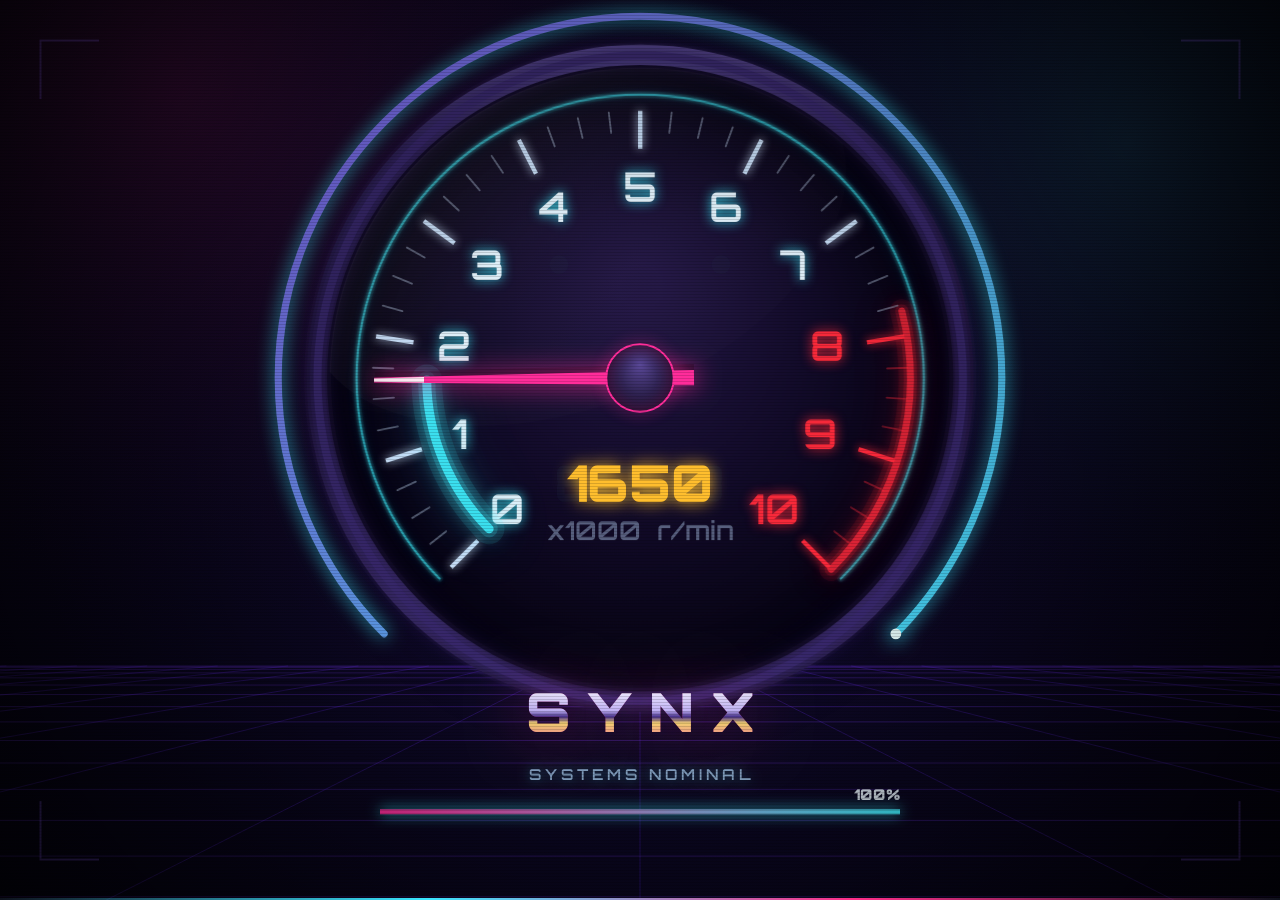
==== commit 291be4ac: "feat: add boot and recording functionality" ====
--- a/web/index.html
+++ b/web/index.html
@@ -474,6 +474,9 @@
 <script src="js/settings.js?v=rust-1"></script>
 <!-- The controller. Loaded before the game, which holds the only instance. -->
 <script src="js/ui.js?v=rust-1"></script>
+<!-- The one number the whole boot reports into, and the yield that lets the
+     cold open keep drawing through it. Before anything that loads. -->
+<script src="js/boot.js?v=rust-1"></script>
 <script src="js/ignition.js?v=rust-1"></script>
 <script src="js/staging.js?v=rust-1"></script>
 <script src="js/intro.js?v=rust-1"></script>
@@ -497,6 +500,9 @@
 <script src="js/modeselect.js?v=rust-1"></script>
 <script src="js/net.js?v=rust-1"></script>
 <script src="js/multiplayer.js?v=rust-1"></script>
+<!-- The replay buffer. Loaded after the game, before the bootstrap that
+     starts it: it needs NR.Rec from js/wasm.js and the Game from js/game.js. -->
+<script src="js/record.js?v=rust-1"></script>
 <script src="js/host.js?v=rust-1"></script>
 <script src="js/main.js?v=rust-1"></script>
 </body>
--- a/web/css/style.css
+++ b/web/css/style.css
@@ -4393,6 +4393,30 @@
 body.native-cursor .adv-go,
 body.native-cursor [role="button"] { cursor: pointer !important; }
 
+/* ...AND THE SAME, FOR A POINTER THAT HAS NOT MOVED YET.
+ *
+ * The drawn cursor is running here and is perfectly capable - it simply does
+ * not know where the pointer IS. A browser only says so in an event, so until
+ * the mouse moves once there is no honest position to draw an arrow at, and
+ * drawing one at a guess would point at a different button from the one a
+ * click would hit.
+ *
+ * That is not a rare corner. A player steers with the keyboard, and the panel
+ * most likely to be reached without ever touching the mouse is the one that
+ * appears by itself at the end of a race - the multiplayer results board. It
+ * came up over a page where every surface is `cursor: none`, with no drawn
+ * cursor to replace it, which is a screen of buttons and no pointer at all.
+ *
+ * So for as long as a panel wants clicks and the drawn cursor has nowhere to
+ * be, the real pointer comes back. The first movement takes it away again and
+ * hands the job to the drawn one. See syncCursorVisibility in js/game.js. */
+body.pointer-fallback,
+body.pointer-fallback #stage,
+body.pointer-fallback #stage *:not(#synxCursor):not(#synxCursor *) { cursor: auto !important; }
+body.pointer-fallback button,
+body.pointer-fallback .adv-go,
+body.pointer-fallback [role="button"] { cursor: pointer !important; }
+
 /* =============================================================== INTRO ====
    The veil over the opening camera move. See js/intro.js.
 
@@ -4427,8 +4451,9 @@
   display: grid;
   place-items: center;
   background:
+    repeating-linear-gradient(0deg, rgba(255, 255, 255, .022) 0 1px, transparent 1px 3px),
     radial-gradient(120% 90% at 50% 45%, rgba(30, 10, 62, .86), transparent 70%),
-    rgba(3, 1, 12, .93);
+    rgba(3, 1, 12, .94);
   opacity: 0;
   pointer-events: none;
   transition: opacity 200ms ease;
@@ -4436,12 +4461,27 @@
 .stage-cover.is-on { opacity: 1; pointer-events: auto; }
 .stage-cover.is-out { opacity: 0; pointer-events: none; }
 
+/* The panel. It borrows .synx-cut from the primitives above rather than
+   inventing a shape of its own, so the screen that covers a mode change is
+   made of the same thing every other screen in the game is made of - and
+   both of its layers are painted once and never touched, which is the one
+   constraint this card has. */
 .stage-inner {
+  --cut: 16px;
+  --edge: var(--cyan);
   display: grid;
   justify-items: center;
-  gap: .9em;
+  gap: .8em;
   width: min(420px, 76vw);
+  padding: clamp(22px, 3.4vw, 38px) clamp(20px, 3vw, 34px) clamp(24px, 3.6vw, 36px);
   text-align: center;
+}
+.stage-inner > * { position: relative; z-index: 1; }
+.stage-kicker {
+  color: var(--ink-mute);
+  font-size: 9px;
+  font-weight: 700;
+  letter-spacing: .34em;
 }
 
 /* The dial. A ring, and a needle sweeping inside it - the same idea as the
@@ -4458,8 +4498,18 @@
   border-radius: 50%;
   border: 2px solid rgba(120, 160, 220, .18);
   border-top-color: var(--cyan, #39e6ff);
-  border-right-color: var(--magenta, #ff2e88);
+  border-right-color: var(--pink, #ff2e88);
   animation: stageSpin 1.5s linear infinite;
+}
+/* A second ring inside the first, turning the other way and more slowly.
+   One ring is a spinner; two rings running against each other read as a
+   mechanism, and it costs one element and one more composited transform. */
+.stage-arc-in {
+  inset: 13px;
+  border-width: 1px;
+  border-color: rgba(120, 160, 220, .10);
+  border-bottom-color: rgba(139, 92, 246, .85);
+  animation: stageSpinBack 2.6s linear infinite;
 }
 .stage-needle::before {
   content: "";
@@ -4478,6 +4528,7 @@
   animation: stageSweep 1.9s cubic-bezier(.5, 0, .35, 1) infinite;
 }
 @keyframes stageSpin { to { transform: rotate(360deg); } }
+@keyframes stageSpinBack { to { transform: rotate(-360deg); } }
 @keyframes stageSweep {
   0%   { transform: rotate(-128deg); }
   46%  { transform: rotate(120deg); }
@@ -4524,7 +4575,7 @@
 }
 
 @media (prefers-reduced-motion: reduce) {
-  .stage-arc, .stage-needle, .stage-rail > i { animation: none !important; }
+  .stage-arc, .stage-arc-in, .stage-needle, .stage-rail > i { animation: none !important; }
 }
 
 /* ====================================================== IGNITION ========
@@ -4548,6 +4599,43 @@
   transition: opacity 520ms ease;
 }
 .ign-veil canvas { display: block; width: 100%; height: 100%; }
+
+/* THE HEARTBEAT.
+
+   Every other pixel on this screen is drawn by script into a canvas, and
+   script runs on exactly the thread the load is blocking - so a long
+   synchronous pass freezes the needle. Most of that is answered by the
+   yields in js/scene.js; this is the backstop for whatever is left.
+
+   It moves on `transform` and NOTHING else, which is the one property a
+   compositing browser advances off its own thread: the bar keeps travelling
+   at sixty through a stall in which no JavaScript runs at all. The same
+   reasoning, and the same constraint, as .stage-cover - see the long note
+   above it and js/staging.js. */
+.ign-beat {
+  position: absolute;
+  left: 0;
+  right: 0;
+  bottom: 0;
+  display: block;
+  height: 2px;
+  overflow: hidden;
+  background: rgba(120, 160, 220, .10);
+  pointer-events: none;
+}
+.ign-beat::before {
+  content: "";
+  position: absolute;
+  inset: 0;
+  transform-origin: 0 50%;
+  background: linear-gradient(90deg,
+    transparent, var(--cyan, #39e6ff), var(--pink, #ff2e88), transparent);
+  animation: ignBeat 1.55s linear infinite;
+}
+@keyframes ignBeat {
+  0%   { transform: translateX(-44%) scaleX(.42); }
+  100% { transform: translateX(240%) scaleX(.42); }
+}
 /* The cut. The canvas has already flashed white by the time this runs, so
    what the fade actually crosses is white to the notice underneath. */
 .ign-veil.ign-out { opacity: 0; pointer-events: none; }
@@ -4612,20 +4700,68 @@
   to   { opacity: 1; letter-spacing: .16em; }
 }
 
+/* The line under the wordmark. The same words the title screen carries a
+   moment later, so the two read as one arrival rather than as a splash
+   followed by a menu. */
+.intro-tag {
+  margin: .85em 0 0;
+  color: var(--ink-mute);
+  font-size: clamp(9px, 1.15vw, 12px);
+  font-weight: 700;
+  letter-spacing: .46em;
+  animation: introTag 700ms var(--ease-out) 180ms both;
+}
+@keyframes introTag {
+  from { opacity: 0; transform: translateY(6px); }
+  to   { opacity: 1; transform: translateY(0); }
+}
+
+/* THE LEDGER. Four rows that fill up and stay, each signed off as it
+   completes - see nextLine in js/intro.js for why one reused paragraph was
+   a status line rather than a boot. */
+.intro-lines {
+  margin: 1.5em 0 0;
+  display: grid;
+  gap: .5em;
+}
+.intro-row {
+  display: flex;
+  align-items: baseline;
+  justify-content: space-between;
+  gap: 1.4em;
+  min-height: 1.5em;
+  /* A hairline under each row, lit once the row is signed off. It is what
+     turns four sentences into a table of results. */
+  border-bottom: 1px solid rgba(120, 160, 220, .10);
+  padding-bottom: .34em;
+  transition: border-color var(--t-base) var(--ease);
+}
+.intro-row.is-done { border-bottom-color: rgba(57, 230, 255, .26); }
 .intro-line {
-  margin: 1.1em 0 0;
-  min-height: 1.5em;
+  margin: 0;
   color: var(--cyan);
   font-size: clamp(10px, 1.35vw, 13px);
   font-weight: 700;
   letter-spacing: .2em;
   text-shadow: 0 0 16px rgba(57, 230, 255, .45);
 }
+.intro-ok {
+  flex: none;
+  color: #5affc0;
+  font-size: clamp(9px, 1.05vw, 11px);
+  font-weight: 900;
+  letter-spacing: .3em;
+  text-shadow: 0 0 14px rgba(90, 255, 192, .6);
+  opacity: 0;
+  transform: translateX(6px);
+  transition: opacity var(--t-fast) var(--ease-out), transform var(--t-fast) var(--ease-out);
+}
+.intro-row.is-done .intro-ok { opacity: 1; transform: translateX(0); }
 
 /* THE RAIL, under the boot lines: how many of them have landed. */
 .intro-rail {
   position: relative;
-  margin-top: 1.6em;
+  margin-top: 1.5em;
   height: 2px;
   background: rgba(120, 160, 220, .16);
   overflow: hidden;
@@ -4716,9 +4852,9 @@
 @keyframes introSkip { 0%, 100% { opacity: .35; } 50% { opacity: .8; } }
 
 @media (prefers-reduced-motion: reduce) {
-  .intro-veil, .intro-mark, .intro-skip, .intro-ready,
-  .intro-mark::before, .intro-mark::after, .intro-rail > i,
-  .ign-veil { animation: none !important; transition: none !important; }
+  .intro-veil, .intro-mark, .intro-skip, .intro-ready, .intro-tag,
+  .intro-mark::before, .intro-mark::after, .intro-rail > i, .intro-ok, .intro-row,
+  .ign-veil, .ign-beat::before { animation: none !important; transition: none !important; }
   .intro-mark::before, .intro-mark::after { display: none; }
 }
 
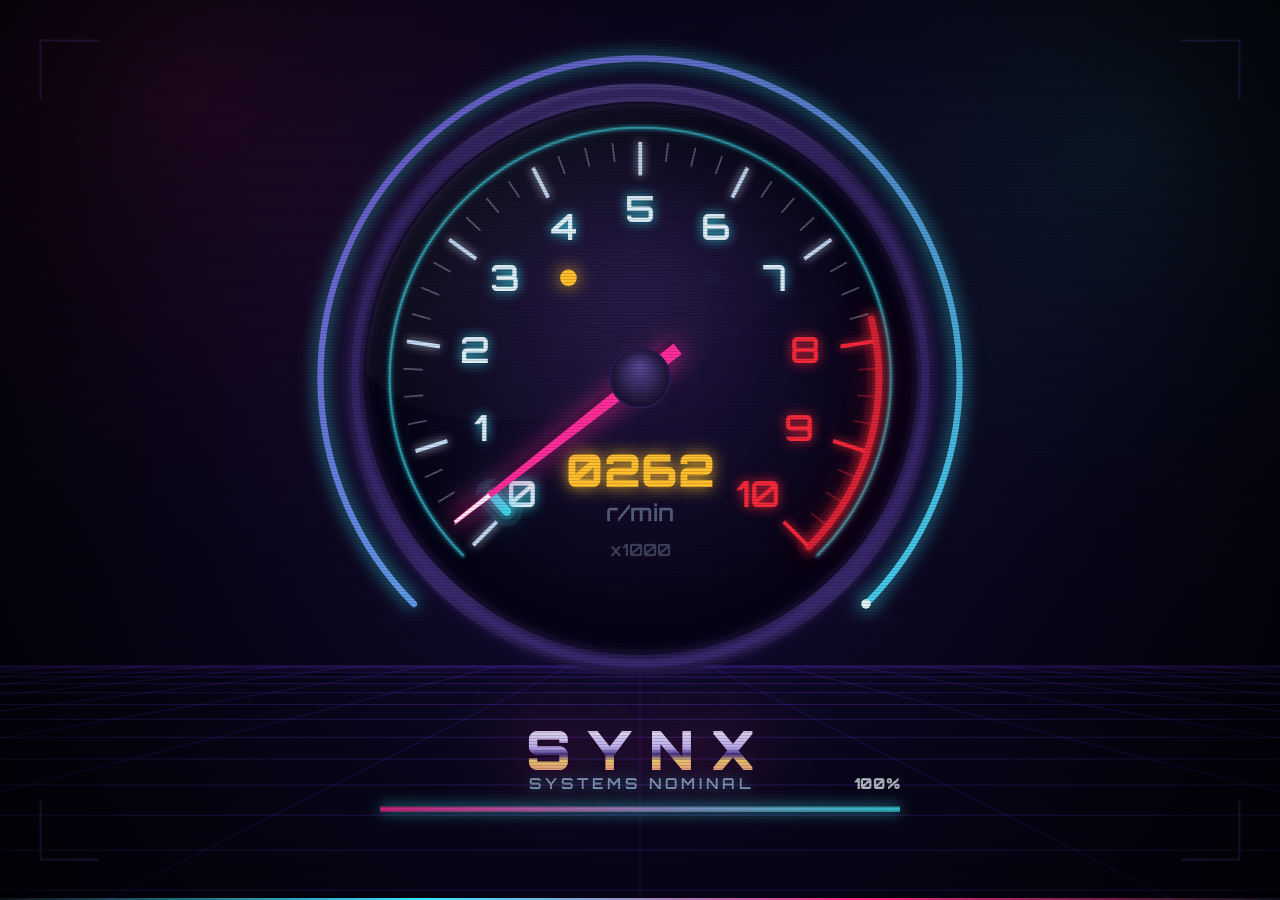
==== commit 4c3b97ab: "Refactor settings, story, and wasm files to standardize comment formatting and improve readability" ====
--- a/web/index.html
+++ b/web/index.html
@@ -3,7 +3,7 @@
 <head>
 <meta charset="utf-8">
 <meta name="viewport" content="width=device-width, initial-scale=1, maximum-scale=1, user-scalable=no, viewport-fit=cover">
-<title>SYNX — Synthwave eXtreme Racing</title>
+<title>SYNX - Synthwave eXtreme Racing</title>
 <meta name="description" content="SYNX - a neon racer on a Rust simulation core, with volumetric lighting, screen-space reflections and a full four-wheel physics model.">
 <meta name="theme-color" content="#12002b">
 <link rel="icon" type="image/png" href="favicon.png">
@@ -414,7 +414,7 @@
       <p id="forge6RoundCopy">THREAD THE LIVE WALLS. THREE STRIKES ENDS THE TEST.</p>
     </section>
     <section id="forge6Math" class="synx-cut" aria-hidden="true">
-      <small>COGNITION PRESS // PRESS 1–4</small>
+      <small>COGNITION PRESS // PRESS 1-4</small>
       <b id="forge6Question">99 × 6 = ?</b>
       <div id="forge6Answers"></div>
       <i><span id="forge6MathTime"></span></i>
@@ -424,7 +424,7 @@
       <div>
         <small>AURORA DRIVER LINK // ABILITY ACQUIRED</small>
         <b>raceMode</b>
-        <strong>R — SYNCHRONIZE</strong>
+        <strong>R - SYNCHRONIZE</strong>
         <p>30 SEC ACTIVE&nbsp;&nbsp;·&nbsp;&nbsp;70 SEC COOLDOWN<br>BLUE RESERVE&nbsp;&nbsp;·&nbsp;&nbsp;+50% BOOST VELOCITY</p>
         <p class="forge6-swap" id="forge6Swap">ENGINE REBUILD&nbsp;&nbsp;·&nbsp;&nbsp;200 MPH CEILING</p>
       </div>
--- a/web/css/style.css
+++ b/web/css/style.css
@@ -159,7 +159,7 @@
    their horizontal one.
 
    Both numbers are measured rather than chosen: see --probe cards in
-   tools/smoke.js, which resolves every one of these clamps in a real document
+   tools/smoke.py, which resolves every one of these clamps in a real document
    and holds the panels against each other AND against the HUD group. */
 #forge6Round {
   position: absolute;
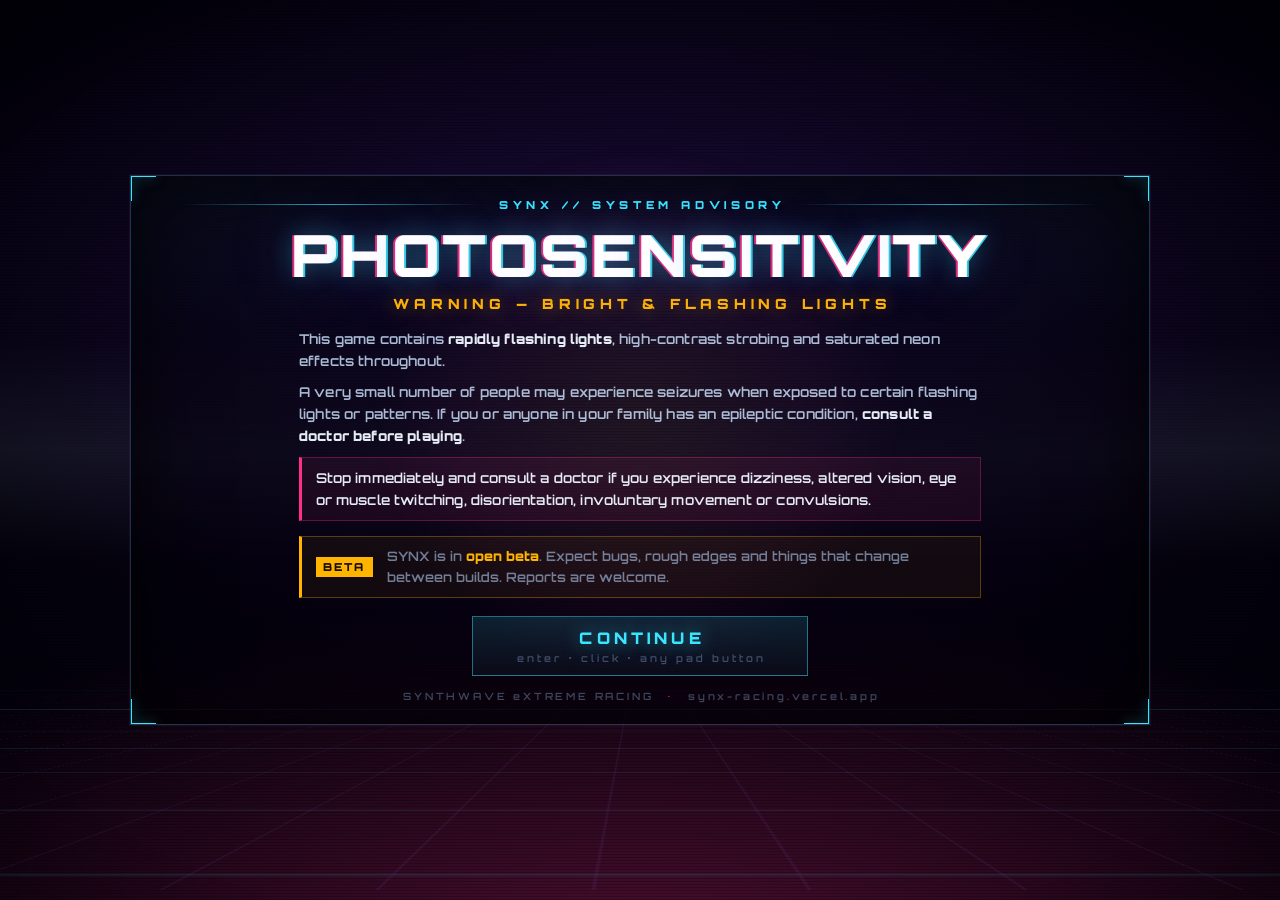
==== commit 97163b7c: "Update WASM ABI version and enhance drvPose function; add preload.js for smoother loading experience" ====
--- a/web/index.html
+++ b/web/index.html
@@ -7,9 +7,389 @@
 <meta name="description" content="SYNX - a neon racer on a Rust simulation core, with volumetric lighting, screen-space reflections and a full four-wheel physics model.">
 <meta name="theme-color" content="#12002b">
 <link rel="icon" type="image/png" href="favicon.png">
+<!-- THE TYPEFACE, ASKED FOR BEFORE THE STYLESHEET MENTIONS IT.
+
+     Both faces are declared `font-display: block`, which means any text set in
+     them is INVISIBLE until the file arrives - and the first thing this page
+     shows is a wordmark set in the heavy one. Without these two lines the font
+     is not even requested until the 210 KB stylesheet has been parsed and the
+     preloader's own rule has been matched, so the opening frame of the game
+     was a blank space where its name should be.
+
+     They are 17 KB each and they are served out of the executable, so this
+     costs nothing and removes the one thing that could make the first paint
+     look broken. -->
+<link rel="preload" href="fonts/Orbitron-900.ttf" as="font" type="font/ttf" crossorigin>
+<link rel="preload" href="fonts/Orbitron-600.ttf" as="font" type="font/ttf" crossorigin>
 <link rel="stylesheet" href="css/style.css?v=rust-1">
+
+<!-- ================================================== THE FIRST PAINT ====
+     The preloader's own style, inline, and the only CSS in this project that
+     is not in css/style.css.
+
+     IT IS HERE BECAUSE OF WHEN IT IS NEEDED. Everything else on this page is
+     styled by a stylesheet the browser has to fetch and parse before it will
+     paint anything at all; that is fine for a screen nobody sees for four
+     seconds and wrong for the one screen whose entire job is to be on the
+     glass before the player has finished letting go of the mouse. Inline, it
+     is styled by the time the markup below it has been parsed, which is as
+     early as a first paint can possibly happen.
+
+     It is also the one screen that has to survive css/style.css failing to
+     arrive, because if it does then what the player is looking at is a black
+     window and no explanation. So nothing in here reads a custom property or
+     a shared class: the colours are literals and the rules stand alone.
+
+     EVERY MOVING THING IS `transform` OR `opacity` AND NOTHING ELSE.
+     That is not a style preference, it is the whole design. This screen
+     covers a load that blocks the main thread for hundreds of milliseconds at
+     a time - forty-two megabytes of archive, a WebAssembly core being
+     compiled, nineteen shader programs being linked, a hundred and
+     seventy-five kilometres of course being built - and anything driven by
+     requestAnimationFrame, by a timer, or by script of any kind runs on
+     exactly the thread that is blocked. A spinner shown over a stall is a
+     spinner that stops during it, which is worse than no spinner at all
+     because now the player has been shown something visibly broken.
+     Transform and opacity are advanced by the COMPOSITOR, off the main
+     thread, so this keeps moving at sixty through a stall in which no
+     JavaScript runs whatsoever. Same rule, same reason, as js/staging.js.
+
+     Script's only job here is the two things that must be true rather than
+     merely reassuring: the percentage and the caption. Those stop when the
+     thread stops, which is honest - and the motion around them says the
+     machine has not died. -->
+<style>
+#preload{position:fixed;inset:0;z-index:9700;background:#04010c;overflow:hidden;
+  font-family:"Orbitron","Segoe UI",system-ui,sans-serif;
+  transition:opacity 520ms cubic-bezier(.4,0,.2,1),transform 520ms cubic-bezier(.4,0,.2,1);
+  contain:layout paint style}
+#preload.pl-out{opacity:0;transform:scale(1.045);pointer-events:none}
+#preload[hidden]{display:none}
+
+/* The room the wordmark stands in: a violet wash off the horizon and a hard
+   vignette, so the centre of the frame is the only lit part of it. */
+#preload::before{content:"";position:absolute;inset:0;
+  background:
+    radial-gradient(ellipse 120% 70% at 50% 108%,rgba(255,46,136,.30),transparent 60%),
+    radial-gradient(ellipse 90% 60% at 50% 34%,rgba(90,40,190,.28),transparent 70%),
+    radial-gradient(ellipse at 50% 50%,transparent 34%,rgba(2,0,9,.86) 100%)}
+
+/* THE HORIZON. The genre's signature, and the one piece of motion that runs
+   for the whole load. It is a plane in perspective moving along its own
+   surface - see the same substitution in the hub grid - so it is one
+   compositor transform and not a single repaint. */
+#preload .pl-grid{position:absolute;left:-30%;right:-30%;bottom:-6%;height:52%;
+  opacity:.62;pointer-events:none;
+  transform:perspective(340px) rotateX(76deg);
+  background:
+    linear-gradient(rgba(57,230,255,.46) 1px,transparent 1px),
+    linear-gradient(90deg,rgba(139,92,246,.34) 1px,transparent 1px);
+  background-size:72px 46px;
+  -webkit-mask-image:linear-gradient(180deg,transparent,#000 42%);
+  mask-image:linear-gradient(180deg,transparent,#000 42%);
+  animation:plGrid 2.6s linear infinite;will-change:transform}
+/* The same substitution the hub grid uses: each layer is invariant along the
+   other's axis, so one translate in the rotated plane is exactly what two
+   background-position moves were - and it is a compositor transform instead
+   of a full repaint. The base transform is on the element as well as in the
+   keyframes, so the plane is still laid down under reduced motion. */
+@keyframes plGrid{
+  from{transform:perspective(340px) rotateX(76deg) translate3d(0,0,0)}
+  to{transform:perspective(340px) rotateX(76deg) translate3d(72px,46px,0)}}
+
+/* The sun behind the name. It breathes, and that is all it does.
+   Centred by margins of HALF ITS SIZE - max() of the two negatives, not
+   min(): min() takes the more negative one, which on any window wider than
+   913px dragged the sun 230px left of the name it is supposed to rise behind. */
+#preload .pl-sun{position:absolute;left:50%;top:46%;width:min(46vw,420px);aspect-ratio:1;
+  margin-left:max(-23vw,-210px);margin-top:max(-23vw,-210px);border-radius:50%;
+  background:linear-gradient(180deg,#ffb45c 0%,#ff5fa8 46%,#8a3bd6 100%);
+  opacity:.20;filter:blur(2px);pointer-events:none;
+  -webkit-mask-image:repeating-linear-gradient(180deg,#000 0 6px,transparent 6px 11px);
+  mask-image:repeating-linear-gradient(180deg,#000 0 6px,transparent 6px 11px);
+  animation:plSun 3.6s ease-in-out infinite alternate;will-change:transform,opacity}
+@keyframes plSun{from{transform:scale(.97);opacity:.16}to{transform:scale(1.03);opacity:.26}}
+
+#preload .pl-mid{position:absolute;inset:0;display:flex;flex-direction:column;
+  align-items:center;justify-content:center;gap:0;padding:0 24px}
+
+/* THE NAME, in THE chrome - the one the title screen, every story card and
+   every panel headline are set in (hud.chrome() and .synx-chrome): white into
+   lavender down to a hard horizon at the middle, gold off the break into
+   magenta, with the airbrush's cut lines through it. This used to be a
+   cyan-to-magenta ramp of its own, and the opening therefore showed the name
+   four different ways in its first twenty seconds - here, on the cold open,
+   on the boot screen and on the title. One name, one finish. The literals are
+   the house ramp's, written out because nothing here may read a variable. */
+#preload .pl-mark{margin:0;font-weight:900;line-height:.92;
+  font-size:clamp(56px,13vw,168px);letter-spacing:.06em;
+  background:
+    repeating-linear-gradient(0deg,transparent 0 .112em,rgba(0,0,0,.46) .112em .136em),
+    linear-gradient(180deg,#ffffff 0%,#c8b8ff 30%,#5b3fb8 47%,#2a1650 50%,#ffd977 53%,#ff5fb0 72%,#7a1f6b 100%);
+  background-size:100% 1.06em;
+  -webkit-background-clip:text;background-clip:text;color:transparent;
+  -webkit-text-fill-color:transparent;
+  -webkit-text-stroke:.5px rgba(255,255,255,.55);
+  filter:drop-shadow(0 0 22px rgba(255,46,136,.40)) drop-shadow(0 0 60px rgba(120,70,255,.34)) drop-shadow(0 2px 0 rgba(0,0,0,.8));
+  position:relative}
+/* The specular sweep across it. A single translated bar, clipped to the same
+   glyphs, once every four and a half seconds - a highlight catching a badge
+   rather than an animation looping on it. */
+#preload .pl-mark::after{content:attr(data-text);position:absolute;inset:0;
+  background:linear-gradient(105deg,transparent 38%,rgba(255,255,255,.92) 50%,transparent 62%);
+  background-size:260% 100%;
+  -webkit-background-clip:text;background-clip:text;color:transparent;
+  -webkit-text-fill-color:transparent;
+  animation:plSheen 4.5s cubic-bezier(.5,0,.4,1) infinite;will-change:background-position}
+@keyframes plSheen{0%,62%{background-position:180% 0}100%{background-position:-80% 0}}
+
+#preload .pl-sub{margin:14px 0 0;font-weight:600;font-size:clamp(9px,1.05vw,14px);
+  letter-spacing:.56em;text-indent:.56em;color:rgba(186,214,242,.72);
+  text-shadow:0 0 18px rgba(57,230,255,.45)}
+
+/* The rail. `--p` is the only thing script writes, and it writes it to a
+   transform - so even the progress is composited. */
+#preload .pl-rail{position:relative;margin-top:clamp(28px,5vh,56px);
+  width:min(560px,74vw);height:2px;background:rgba(122,158,210,.16);overflow:hidden}
+#preload .pl-fill{position:absolute;inset:0;transform-origin:0 50%;
+  transform:scaleX(var(--p,0));
+  background:linear-gradient(90deg,#39e6ff,#b46cff 58%,#ff2e88);
+  box-shadow:0 0 16px rgba(57,230,255,.7);
+  transition:transform 220ms cubic-bezier(.2,.8,.3,1);will-change:transform}
+/* ...and the one thing that keeps moving when script does not. It travels the
+   rail whatever the number underneath it is doing. */
+#preload .pl-scan{position:absolute;top:0;bottom:0;left:0;width:34%;
+  background:linear-gradient(90deg,transparent,rgba(255,255,255,.75),transparent);
+  animation:plScan 1.15s linear infinite;will-change:transform}
+@keyframes plScan{from{transform:translateX(-120%)}to{transform:translateX(400%)}}
+
+#preload .pl-read{display:flex;justify-content:space-between;align-items:baseline;
+  width:min(560px,74vw);margin-top:12px;font-weight:600;font-size:10px;
+  letter-spacing:.24em;color:rgba(150,184,220,.66)}
+#preload .pl-pct{font-weight:900;font-size:13px;letter-spacing:.12em;color:#39e6ff;
+  text-shadow:0 0 14px rgba(57,230,255,.6);font-variant-numeric:tabular-nums}
+/* The second line, when a phase has something concrete to say - the megabytes
+   that have actually arrived, the surface being uploaded. Directly under the
+   readout rather than pinned to the bottom of the frame: it is a footnote to
+   the percentage, and forty per cent of the screen away from it it reads as a
+   separate announcement. */
+#preload .pl-note{width:min(560px,74vw);margin-top:7px;min-height:1em;
+  text-align:left;font-weight:600;font-size:9px;letter-spacing:.24em;
+  color:rgba(130,160,196,.46)}
+
+/* Corner ticks and scanlines: the panel language the rest of the game is
+   built from, so the first screen belongs to the same object as the last. */
+/* Inset past the bars, not under them: the ticks mark the frame the title
+   is read inside, and half of them were hidden behind the letterbox. */
+#preload .pl-frame{position:absolute;inset:clamp(26px,5.6vh,64px) clamp(18px,2.4vh,30px);pointer-events:none}
+#preload .pl-frame i{position:absolute;width:26px;height:26px;
+  border:1px solid rgba(139,92,246,.55)}
+#preload .pl-frame i:nth-child(1){top:0;left:0;border-right:0;border-bottom:0}
+#preload .pl-frame i:nth-child(2){top:0;right:0;border-left:0;border-bottom:0}
+#preload .pl-frame i:nth-child(3){bottom:0;left:0;border-right:0;border-top:0}
+#preload .pl-frame i:nth-child(4){bottom:0;right:0;border-left:0;border-top:0}
+#preload .pl-crt{position:absolute;inset:0;pointer-events:none;opacity:.5;
+  background:repeating-linear-gradient(0deg,rgba(0,0,0,.24) 0 1px,transparent 1px 3px)}
+
+/* ================= THE OPEN, AND WHY IT IS STAGED ======================
+ *
+ * Everything above describes what this screen IS. This is the order it
+ * arrives in, and that order is the whole difference between a title card
+ * and a web page that has finished loading.
+ *
+ * The screen used to be complete on its first frame: name, horizon, sun,
+ * rail and readout all simply present. Nothing was wrong with any of it and
+ * the whole thing read as cheap, because arriving all at once is the one
+ * thing no title sequence does. A sequence leads with the single most
+ * important element, lets everything else follow a beat behind it, and gives
+ * each piece a curve with some weight in it.
+ *
+ * So: the room first, then the name, then what the name is, then the
+ * machinery underneath. Eleven hundred milliseconds end to end - long enough
+ * to read as deliberate, short enough that nobody waiting to play resents it.
+ *
+ * EVERY ONE OF THESE IS `transform` OR `opacity` AND NOTHING ELSE, which is
+ * the same constraint the rest of this file is under and the reason it can
+ * be promised: the compositor runs all of it off-thread, so the open plays
+ * at sixty through an archive inflate that is not yielding. The one thing a
+ * staged open must never do is stutter on the stage.
+ *
+ * --e-out is an exponential ease: almost all of the distance is covered
+ * immediately and the last few pixels take their time. That is what gives a
+ * moving object apparent mass, and it is why the name looks like it lands
+ * rather than like it appears. */
+#preload{--e-out:cubic-bezier(.16,1,.3,1);--e-soft:cubic-bezier(.4,0,.2,1)}
+
+/* THE ROOM, first, as one object. The horizon and the sun keep their own
+   loops; staging them together is what the wrapper is for - two entrances
+   competing for the same transform would simply overwrite each other. */
+#preload .pl-sky{position:absolute;inset:0;pointer-events:none;
+  animation:plSky 1150ms var(--e-out) 40ms both}
+@keyframes plSky{
+  from{opacity:0;transform:translate3d(0,26px,0) scale(1.04)}
+  to{opacity:1;transform:none}}
+
+/* THE NAME, and it is the only thing on this screen that gets a wind-up.
+   It comes in slightly over-size and settles back through 1.0, which is the
+   overshoot that reads as weight arriving rather than a graphic fading up. */
+#preload .pl-mark{animation:plMark 900ms var(--e-out) 260ms both}
+@keyframes plMark{
+  from{opacity:0;transform:translate3d(0,16px,0) scale(1.085)}
+  to{opacity:1;transform:none}}
+
+/* WHAT THE NAME IS, wiped on rather than faded on, so it reads as being
+   printed. An inset clip is a compositor property; animating the tracking
+   would have been a layout pass per frame on the one screen that cannot
+   afford one. */
+#preload .pl-sub{animation:plSub 760ms var(--e-soft) 620ms both}
+@keyframes plSub{
+  from{opacity:0;-webkit-clip-path:inset(0 100% 0 0);clip-path:inset(0 100% 0 0)}
+  to{opacity:1;-webkit-clip-path:inset(0 0 0 0);clip-path:inset(0 0 0 0)}}
+
+/* THE MACHINERY. The rail draws from its centre, then the numbers under it
+   arrive - last, because they are the least important thing here and the eye
+   should reach them having already read the name. */
+#preload .pl-rail{animation:plRail 720ms var(--e-out) 780ms both}
+@keyframes plRail{
+  from{opacity:0;transform:scaleX(.12)}
+  to{opacity:1;transform:none}}
+#preload .pl-read{animation:plUp 560ms var(--e-soft) 940ms both}
+#preload .pl-note{animation:plUp 560ms var(--e-soft) 1030ms both}
+@keyframes plUp{
+  from{opacity:0;transform:translate3d(0,7px,0)}
+  to{opacity:1;transform:none}}
+
+/* The brackets close in on the frame, one corner after another. A 70 ms
+   stagger is under the threshold at which four things read as four events;
+   it reads as one gesture with a direction to it. */
+#preload .pl-frame i{animation:plTick 520ms var(--e-out) both}
+#preload .pl-frame i:nth-child(1){animation-delay:880ms}
+#preload .pl-frame i:nth-child(2){animation-delay:950ms}
+#preload .pl-frame i:nth-child(3){animation-delay:1020ms}
+#preload .pl-frame i:nth-child(4){animation-delay:1090ms}
+@keyframes plTick{
+  from{opacity:0;transform:scale(.55)}
+  to{opacity:1;transform:none}}
+
+/* The specular sweep across the name waits until the name has stopped
+   moving. Two things happening to the same glyphs at once is two things
+   nobody sees. */
+#preload .pl-mark::after{animation-delay:1250ms}
+
+/* ----------------------------------------------------------- the film ----
+ *
+ * Three layers that belong to the camera rather than to the game, which is
+ * the oldest way there is of making a picture look photographed instead of
+ * rendered. All three are static images being moved by the compositor.
+ */
+
+/* BARS. Not a letterbox to hide anything - the composition is already
+   centred - but the frame a title card is read inside. They close in from
+   the edges, which is also the first motion on the screen. */
+#preload .pl-bars{position:absolute;inset:0;pointer-events:none;
+  animation:plFade 520ms var(--e-soft) both}
+#preload .pl-bars::before,#preload .pl-bars::after{content:"";position:absolute;
+  left:0;right:0;height:clamp(14px,3.2vh,40px);background:#03000a;
+  animation:plBar 900ms var(--e-out) both}
+#preload .pl-bars::before{top:0;transform-origin:50% 0}
+#preload .pl-bars::after{bottom:0;transform-origin:50% 100%}
+@keyframes plBar{from{transform:scaleY(.25)}to{transform:scaleY(1)}}
+@keyframes plFade{from{opacity:0}to{opacity:1}}
+
+/* A LIGHT LEAK. One warm diagonal pass over the whole frame as the name
+   lands, and then again every eleven seconds - rare enough to be a property
+   of the lens rather than a loop. */
+#preload .pl-leak{position:absolute;top:-30%;bottom:-30%;left:-40%;width:52%;
+  pointer-events:none;opacity:0;
+  background:linear-gradient(74deg,transparent,rgba(255,196,120,.16) 38%,
+    rgba(255,110,180,.20) 56%,transparent);
+  filter:blur(24px);
+  animation:plLeak 11s var(--e-soft) 900ms infinite;will-change:transform,opacity}
+@keyframes plLeak{
+  0%{opacity:0;transform:translate3d(0,0,0)}
+  6%{opacity:.85}
+  22%{opacity:0;transform:translate3d(240%,0,0)}
+  100%{opacity:0;transform:translate3d(240%,0,0)}}
+
+/* GRAIN. A tile of fractal noise, nudged between six positions six times a
+   second, which is what film grain actually is: a texture that does not
+   track the picture. Low enough to be felt rather than seen. */
+#preload .pl-grain{position:absolute;inset:-120px;pointer-events:none;opacity:.05;
+  background-image:url("data:image/svg+xml,%3Csvg xmlns='http://www.w3.org/2000/svg' width='140' height='140'%3E%3Cfilter id='n'%3E%3CfeTurbulence type='fractalNoise' baseFrequency='.85' numOctaves='3' stitchTiles='stitch'/%3E%3C/filter%3E%3Crect width='140' height='140' filter='url(%23n)'/%3E%3C/svg%3E");
+  animation:plGrain 700ms steps(1,end) infinite;will-change:transform}
+@keyframes plGrain{
+  0%{transform:translate3d(0,0,0)}
+  16%{transform:translate3d(-14px,9px,0)}
+  33%{transform:translate3d(11px,-12px,0)}
+  50%{transform:translate3d(-7px,-6px,0)}
+  66%{transform:translate3d(13px,8px,0)}
+  83%{transform:translate3d(-11px,-10px,0)}}
+
+/* Somebody who has asked for less motion gets the same screen, still.
+   The STAGING goes too, not just the loops: an entrance is motion, and a
+   screen that assembles itself is exactly what this setting is asking not to
+   be shown. Everything lands in its final state on the first frame, which is
+   the screen this file used to draw anyway. */
+@media (prefers-reduced-motion:reduce){
+  #preload .pl-grid,#preload .pl-sun,#preload .pl-mark::after,#preload .pl-scan,
+  #preload .pl-leak,#preload .pl-grain{
+    animation:none}
+  #preload .pl-scan,#preload .pl-leak{opacity:0}
+  #preload .pl-sky,#preload .pl-mark,#preload .pl-sub,#preload .pl-rail,
+  #preload .pl-read,#preload .pl-note,#preload .pl-frame i,#preload .pl-bars,
+  #preload .pl-bars::before,#preload .pl-bars::after{
+    animation:none;opacity:1;transform:none;-webkit-clip-path:none;clip-path:none}
+  #preload{transition:opacity 200ms linear}
+}
+</style>
 </head>
 <body>
+<!-- =========================================================== PRELOADER ==
+     THE FIRST THING ON THE GLASS, and the first thing in the document so
+     that it is also the first thing the parser can paint.
+
+     WHAT IT REPLACED, AND WHY.
+
+     The cold open - the tachometer in js/ignition.js - used to be the loading
+     screen. It is a canvas driven by requestAnimationFrame, drawing a ground
+     gradient, a floor, an instrument, a progress ring, a wordmark and a
+     vignette, with a dozen blurred passes among them; and it was doing all of
+     that on the same single thread that was inflating a forty-two megabyte
+     archive, compiling a WebAssembly core, linking nineteen shader programs
+     and building a hundred and seventy-five kilometres of course. So the
+     needle stuck. Not occasionally: at the very start, every launch, because
+     that is when the heaviest passes are. The one screen whose job was to say
+     "the machine is working" was the screen that looked like it had hung.
+
+     No amount of work on that canvas could have fixed it, because the canvas
+     was never what was slow.
+
+     So the load is covered by THIS instead - markup, styled inline, animated
+     entirely on transform and opacity, which the compositor advances off the
+     main thread. It cannot stutter, because there is nothing about it for a
+     blocked thread to stutter. And the tachometer becomes what it always
+     should have been: a cold open, played once the game is loaded AND the
+     frames have proved smooth, on an idle machine, at full rate, with an
+     engine note that lands where the needle actually is.
+
+     See js/preload.js for the handover, and the long note at the top of
+     js/ignition.js for what the cold open is now for. -->
+<div id="preload" aria-hidden="true">
+  <i class="pl-sky" aria-hidden="true"><i class="pl-grid"></i><i class="pl-sun"></i></i>
+  <div class="pl-mid">
+    <h1 class="pl-mark" data-text="SYNX">SYNX</h1>
+    <p class="pl-sub">SYNTHWAVE eXTREME RACING</p>
+    <div class="pl-rail"><i class="pl-fill" id="plFill"></i><i class="pl-scan"></i></div>
+    <div class="pl-read"><span id="plLabel">STARTING UP</span><span class="pl-pct" id="plPct">0%</span></div>
+    <div class="pl-note" id="plNote"></div>
+  </div>
+  <div class="pl-frame" aria-hidden="true"><i></i><i></i><i></i><i></i></div>
+  <div class="pl-crt" aria-hidden="true"></div>
+  <i class="pl-leak" aria-hidden="true"></i>
+  <i class="pl-grain" aria-hidden="true"></i>
+  <i class="pl-bars" aria-hidden="true"></i>
+</div>
+
 <!-- ============================================================ ADVISORY ==
      The photosensitivity and beta notice, shown once per launch before the
      title screen. It is the first thing in <body> on purpose: it has to be
@@ -20,6 +400,8 @@
      pack - it renders correctly on a machine whose driver is about to fail
      the game, which is the machine most likely to need to read it. -->
 <div id="advisory" role="dialog" aria-modal="true" aria-labelledby="advTitle">
+  <i class="adv-horizon" aria-hidden="true"></i>
+  <i class="adv-sun" aria-hidden="true"></i>
   <div class="adv-crt" aria-hidden="true"></div>
   <div class="adv-grid" aria-hidden="true"></div>
   <div class="adv-scan" aria-hidden="true"></div>
@@ -104,9 +486,41 @@
   </div>
 
   <div id="storyRoot" aria-live="polite" aria-hidden="true">
+    <!-- WEATHER. Two sheets of rain at different depths, shown only while
+         #storyRoot carries .rain - which today is Chapter 3 and nothing else.
+
+         It used to be two pseudo-elements animating `background-position`,
+         which is a full-screen REPAINT on every frame: two repeating
+         gradients, two masks intersected on top of them and a blur, all
+         re-rasterised sixty times a second for the whole chapter. It was the
+         single most expensive thing on screen in the game and none of it was
+         the game.
+
+         These are real elements because the effect needs two layers that move
+         independently: the sheet holds the horizon fade and does not move, and
+         the <i> inside it carries the streaks and is TRANSLATED. A transform
+         is compositor work on a texture that never changes, so the whole
+         thing costs one blend instead of one repaint - and because the <i> is
+         translated by exactly one period of its own streak pattern, it loops
+         without a seam. See #storyRain in css/style.css. -->
+    <div id="storyRain" aria-hidden="true">
+      <div class="rain-sheet rain-far"><i></i></div>
+      <div class="rain-sheet rain-near"><i></i></div>
+    </div>
+
     <div id="storyLetterbox" aria-hidden="true">
       <i class="story-bar story-bar-top"></i>
       <i class="story-bar story-bar-bottom"></i>
+      <!-- THE WAY OUT OF A SCENE.
+           A chapter opens with a cold open, a title card, eight lines of
+           conversation, two battle cards and a grid walk - the better part of
+           a minute - and until now none of it could be left. A player who
+           picked the wrong tile on the hub, or who wanted to change a binding
+           before the lights, had to sit through all of it and then lose the
+           race to get back. This says what ESC does, in the one band of the
+           frame every cinematic already keeps clear. It is shown only while
+           leaving is actually possible - see StoryManager.syncExitHint. -->
+      <b id="storyExitHint" aria-hidden="true"></b>
     </div>
     <div id="storyFade"></div>
 
@@ -127,6 +541,13 @@
           <p id="storyText"></p>
           <div class="story-dialogue-meta">
             <span>ENTER / SPACE</span>
+            <!-- K SKIPS A SCENE THAT HAS ALREADY BEEN READ, and has done since
+                 the dialogue controller was written - but it was never said
+                 anywhere, on any screen, so nobody could know. It appears only
+                 on a scene that has actually been seen before, because a skip
+                 offered on a first viewing is a skip that will be taken. See
+                 DialogueController.skip. -->
+            <span id="storySkipHint" aria-hidden="true">K  SKIP SCENE</span>
             <i class="story-wave" aria-hidden="true"></i>
             <i id="storyContinue" aria-hidden="true"></i>
           </div>
@@ -232,6 +653,16 @@
       <small id="storyRaceChapter"></small>
       <b id="storyRaceTrack"></b>
       <span id="storyRaceRival"></span>
+      <!-- WHAT THIS CHAPTER IS ASKING FOR, on the panel that is up for the
+           whole of it. The card carried the chapter number, the road and the
+           name of the man in the other car, and nothing that answered "what
+           am I doing here" - so four of the seven chapters read as a race
+           with a conversation stapled to it rather than as a mission.
+
+           Every line is the chapter's EXISTING win condition said out loud;
+           see `objective` in js/story.js for why not one of them is allowed
+           to be a rule the game does not already enforce. -->
+      <u id="storyRaceObjective"></u>
       <ol id="storyStandings" aria-label="Live race standings"></ol>
     </div>
   </div>
@@ -460,8 +891,20 @@
     <span id="pred7Live" class="sr-only" aria-live="assertive"></span>
   </div>
 
+  <!-- THE CARD THAT SAYS WHY THERE IS NO GAME.
+
+       Two different things land here. A failure to START, which is nearly
+       always the 3D context and is reported by js/main.js; and a context that
+       was working and has GONE - a graphics driver reset, a laptop waking up,
+       a driver updated underneath a running game. The second is recoverable
+       and the first is not, which is why there is a button on it and why the
+       button is hidden until something can actually be done. -->
   <div id="fatal" class="hidden">
-    <div class="panel"><h3>Unable to start</h3><p id="fatalMsg"></p></div>
+    <div class="panel">
+      <h3 id="fatalTitle">Unable to start</h3>
+      <p id="fatalMsg"></p>
+      <button id="fatalAgain" type="button" hidden>RESTART THE RENDERER</button>
+    </div>
   </div>
 </div>
 
@@ -471,39 +914,59 @@
      one, which is everything from js/game.js down. -->
 <!-- The settings schema comes first: the options screen and the launcher are
      two renderers for the same list of rows, and both read it. -->
-<script src="js/settings.js?v=rust-1"></script>
+<!-- ============================================= WHY THESE ARE DEFERRED ==
+     A plain <script> blocks the parser where it stands, and there are
+     twenty-nine of them carrying about two megabytes of JavaScript. Until
+     every one of them had been fetched, parsed and executed, the browser had
+     no complete document to paint - so the first thing a player saw after
+     launching the game was a black window for as long as that took, and only
+     then the opening screen.
+
+     `defer` moves execution to after the document is parsed while keeping the
+     order they are written in, which is the one thing this project needs from
+     it: js/settings.js still runs before js/game.js, and js/wasm.js still runs
+     before anything that constructs a Track. The preloader above is parsed,
+     styled and painted first, and the load starts a few milliseconds later
+     against a screen the player is already looking at.
+
+     Nothing here reads document.readyState expecting 'loading', and js/main.js
+     starts from DOMContentLoaded, which still fires after deferred scripts. -->
+<!-- The preloader's readout. First, because it is what covers everything the
+     rest of this list is about to do. -->
+<script defer src="js/preload.js?v=rust-1"></script>
+<script defer src="js/settings.js?v=rust-1"></script>
 <!-- The controller. Loaded before the game, which holds the only instance. -->
-<script src="js/ui.js?v=rust-1"></script>
+<script defer src="js/ui.js?v=rust-1"></script>
 <!-- The one number the whole boot reports into, and the yield that lets the
      cold open keep drawing through it. Before anything that loads. -->
-<script src="js/boot.js?v=rust-1"></script>
-<script src="js/ignition.js?v=rust-1"></script>
-<script src="js/staging.js?v=rust-1"></script>
-<script src="js/intro.js?v=rust-1"></script>
-<script src="js/bench.js?v=rust-1"></script>
-<script src="js/gamepad.js?v=rust-1"></script>
-<script src="js/pak.js?v=rust-1"></script>
-<script src="js/gl.js?v=rust-1"></script>
-<script src="js/wasm.js?v=rust-1"></script>
-<script src="data/game_data.js?v=rust-1"></script>
-<script src="js/scene.js?v=rust-1"></script>
-<script src="js/autosave.js?v=rust-1"></script>
-<script src="js/damage.js?v=rust-1"></script>
-<script src="js/glass.js?v=rust-1"></script>
-<script src="js/fx.js?v=rust-1"></script>
-<script src="js/audio.js?v=rust-1"></script>
-<script src="js/hud.js?v=rust-1"></script>
-<script src="js/game.js?v=rust-1"></script>
-<script src="js/story.js?v=rust-1"></script>
-<script src="js/chapters.js?v=rust-1"></script>
-<script src="js/freeroam.js?v=rust-1"></script>
-<script src="js/modeselect.js?v=rust-1"></script>
-<script src="js/net.js?v=rust-1"></script>
-<script src="js/multiplayer.js?v=rust-1"></script>
+<script defer src="js/boot.js?v=rust-1"></script>
+<script defer src="js/ignition.js?v=rust-1"></script>
+<script defer src="js/staging.js?v=rust-1"></script>
+<script defer src="js/intro.js?v=rust-1"></script>
+<script defer src="js/bench.js?v=rust-1"></script>
+<script defer src="js/gamepad.js?v=rust-1"></script>
+<script defer src="js/pak.js?v=rust-1"></script>
+<script defer src="js/gl.js?v=rust-1"></script>
+<script defer src="js/wasm.js?v=rust-1"></script>
+<script defer src="data/game_data.js?v=rust-1"></script>
+<script defer src="js/scene.js?v=rust-1"></script>
+<script defer src="js/autosave.js?v=rust-1"></script>
+<script defer src="js/damage.js?v=rust-1"></script>
+<script defer src="js/glass.js?v=rust-1"></script>
+<script defer src="js/fx.js?v=rust-1"></script>
+<script defer src="js/audio.js?v=rust-1"></script>
+<script defer src="js/hud.js?v=rust-1"></script>
+<script defer src="js/game.js?v=rust-1"></script>
+<script defer src="js/story.js?v=rust-1"></script>
+<script defer src="js/chapters.js?v=rust-1"></script>
+<script defer src="js/freeroam.js?v=rust-1"></script>
+<script defer src="js/modeselect.js?v=rust-1"></script>
+<script defer src="js/net.js?v=rust-1"></script>
+<script defer src="js/multiplayer.js?v=rust-1"></script>
 <!-- The replay buffer. Loaded after the game, before the bootstrap that
      starts it: it needs NR.Rec from js/wasm.js and the Game from js/game.js. -->
-<script src="js/record.js?v=rust-1"></script>
-<script src="js/host.js?v=rust-1"></script>
-<script src="js/main.js?v=rust-1"></script>
+<script defer src="js/record.js?v=rust-1"></script>
+<script defer src="js/host.js?v=rust-1"></script>
+<script defer src="js/main.js?v=rust-1"></script>
 </body>
 </html>
--- a/web/css/style.css
+++ b/web/css/style.css
@@ -23,6 +23,30 @@
 }
 
 :root {
+  /* ============ ONE HUD VIRTUAL UNIT, IN CSS PIXELS ====================
+   *
+   * This interface is drawn by two renderers that cannot see each other. The
+   * instruments are canvas, laid out in a 1280x720 space about its own centre
+   * with +y UP, fitted to the window in BOTH axes; the cards are DOM, laid out
+   * in viewport units from the top-left. Nothing in the stylesheet could say
+   * "clear of the gap readout", because the gap readout is at an arc length in
+   * a space the stylesheet has never heard of - so whether a card lands on an
+   * instrument was a function of the window, and the answer was found by
+   * players rather than by anybody reading either file.
+   *
+   * The fit is `k = min(width / 1280, height / 720)`, which is exactly what
+   * `min(0.078125vw, 0.13888889vh)` is. So this one value is the bridge: any
+   * DOM panel can now be placed against the instruments in the instruments'
+   * own coordinates, and it stays placed at every window shape.
+   *
+   *   x   left:  calc(50% + <vx> * var(--hud-unit))
+   *   y   top:   calc(50% - <vy> * var(--hud-unit))     (+y is UP)
+   *
+   * The numbers to clear come from js/hud.js and are published on
+   * NR.HUD_RIVAL; --probe cards measures the result against the real document
+   * rather than trusting either side of this. */
+  --hud-unit: min(0.078125vw, 0.13888889vh);
+
   /* The canvas HUD's palette, from the constants at the top of js/hud.js. The
      DOM interface reads from here so there is only ever one set of colours. */
   --pink: #ff2e88;
@@ -293,9 +317,24 @@
   letter-spacing: .22em;
   text-shadow: 0 0 10px rgba(255,59,30,.54);
 }
+/* WHERE THE HAZARD CALL GOES, AND WHY IT IS NOT A ROUND NUMBER.
+ *
+ * It was at `clamp(108px, 15vh, 164px)`, which is the band the canvas draws
+ * the RIVAL / POSITION / GAP group in - so on Chapter 7, the finale, for the
+ * whole of thirty kilometres, the one call the player has to read was printed
+ * through the one number they are watching. `--probe cards` measures it at
+ * 108x15 pixels of overlap at the harness's own window size, and the amount
+ * changes with the window, which is why neither stylesheet nor screenshot had
+ * ever settled it.
+ *
+ * It is placed against the INSTRUMENTS now rather than against the viewport.
+ * The gap group occupies virtual y 219..292 and the toast stack sits at
+ * 159..193; this sits at 140 and below, which is clear of both at every window
+ * shape the fit can produce. See --hud-unit at the top of this file. */
 #pred7Event {
   position: absolute;
-  left: 50%; top: clamp(108px, 15vh, 164px);
+  left: 50%;
+  top: calc(50% - 140 * var(--hud-unit));
   width: min(530px, 58vw);
   padding: 10px 34px 11px;
   text-align: center;
@@ -476,7 +515,32 @@
   max-width: min(92vw, 560px);
 }
 .panel h3 { margin: 0 0 10px; color: var(--pink); font-size: 20px; }
-#fatal p { font-size: 13px; opacity: 0.85; line-height: 1.7; margin: 0; }
+#fatal p { font-size: 13px; opacity: 0.85; line-height: 1.7; margin: 0; white-space: pre-wrap; }
+
+/* The one control on this card, and it is hidden unless pressing it would
+   actually do something - see the context-loss handler in js/game.js. A
+   button on a screen that says the game cannot start is a button that cannot
+   help, and offering one there would be worse than offering none. */
+#fatalAgain {
+  margin: 20px auto 0;
+  display: block;
+  padding: 11px 26px;
+  border: 1px solid var(--cyan);
+  background: rgba(57, 230, 255, .10);
+  color: #eaf6ff;
+  font: 800 12px/1 var(--font);
+  letter-spacing: .22em;
+  text-transform: uppercase;
+  cursor: pointer;
+  transition: background 160ms ease, box-shadow 160ms ease;
+}
+#fatalAgain:hover,
+#fatalAgain:focus-visible {
+  background: rgba(57, 230, 255, .22);
+  box-shadow: 0 0 22px -4px var(--cyan);
+  outline: none;
+}
+#fatalAgain[hidden] { display: none; }
 
 #touch { position: absolute; inset: 0; z-index: 4; pointer-events: none; }
 .tbtn {
@@ -883,20 +947,27 @@
     linear-gradient(150deg, var(--glass-hi), var(--glass) 62%);
   clip-path: polygon(var(--cut) 0, 100% 0, 100% calc(100% - var(--cut)), calc(100% - var(--cut)) 100%, 0 100%, 0 var(--cut));
 }
+/* THE EDGE FOLLOWS THE CUT. It was a rectangular one-pixel ring - a mask of
+   the padding box XOR the content box - clipped to the cut shape afterwards,
+   so at the two cut corners it simply stopped: two straight edges ending in
+   mid-air with no diagonal between them, on every DOM panel and button in
+   the game, while the canvas panels (hud.panel) light all six edges. The ring
+   is the cut shape with the same shape inset by a pixel taken out of it
+   (even-odd), so the diagonals are lit too. */
 .synx-cut::before {
   content: "";
   position: absolute;
   inset: 0;
   z-index: 0;
   pointer-events: none;
-  padding: 1px;
+  --w: 1px;
+  --d: calc(var(--cut) + var(--w) * .414);
   background: linear-gradient(150deg, var(--edge, var(--cyan)), rgba(139,92,246,.42) 55%, var(--edge, var(--cyan)));
-  clip-path: polygon(var(--cut) 0, 100% 0, 100% calc(100% - var(--cut)), calc(100% - var(--cut)) 100%, 0 100%, 0 var(--cut));
-  mask: linear-gradient(#000 0 0) content-box, linear-gradient(#000 0 0);
-  mask-composite: exclude;
-  -webkit-mask: linear-gradient(#000 0 0) content-box, linear-gradient(#000 0 0);
-  -webkit-mask-composite: xor;
-  filter: drop-shadow(0 0 7px var(--edge, var(--cyan)));
+  clip-path: polygon(evenodd,
+    var(--cut) 0, 100% 0, 100% calc(100% - var(--cut)), calc(100% - var(--cut)) 100%, 0 100%, 0 var(--cut), var(--cut) 0,
+    var(--d) var(--w), var(--w) var(--d), var(--w) calc(100% - var(--w)),
+    calc(100% - var(--d)) calc(100% - var(--w)), calc(100% - var(--w)) calc(100% - var(--d)),
+    calc(100% - var(--w)) var(--w), var(--d) var(--w));
   opacity: .86;
 }
 
@@ -1007,68 +1078,167 @@
 .story-bar-bottom::after { top: 0; }
 #storyLetterbox.show .story-bar { transform: scaleY(1); }
 
-/* Weather. A downpour that reads as depth: two sheets at different speeds and
-   angles, the near one brighter and faster, both masked off at the horizon. */
-#storyRoot.rain::before,
-#storyRoot.rain::after {
-  content: "";
-  position: absolute;
-  inset: -30%;
+/* ------------------------------------------------------------ the way out --
+
+   What ESC does, in the bottom letterbox bar - which is the one band of the
+   frame every cinematic in the campaign already keeps clear, and the one place
+   a hint can live without being over the picture or over the dialogue card.
+
+   It is deliberately quiet: small, tracked out, and at a third opacity until
+   the pointer is nowhere near it, because it is an affordance rather than an
+   instruction. A player who does not need it should be able to not see it. */
+#storyExitHint {
+  position: absolute;
+  left: 50%;
+  bottom: 0;
+  transform: translate(-50%, 0);
+  height: var(--story-safe);
+  display: grid;
+  place-items: center;
+  padding: 0 14px;
+  font: 700 10px/1 var(--font);
+  letter-spacing: .26em;
+  color: rgba(168, 200, 235, .52);
+  text-shadow: 0 0 10px rgba(57, 230, 255, .28);
+  opacity: 0;
+  pointer-events: none;
+  transition: opacity 260ms var(--ease, ease);
+  white-space: nowrap;
+}
+#storyExitHint.show { opacity: 1; }
+@media (max-width: 720px) {
+  #storyExitHint { font-size: 8.5px; letter-spacing: .18em; }
+}
+
+/* ------------------------------------------------------------- weather --
+
+   A downpour that reads as depth: two sheets at different distances, the near
+   one brighter, faster and steeper, both masked off at the horizon.
+
+   WHY THIS IS THREE ELEMENTS AND NOT TWO PSEUDO-ELEMENTS.
+
+   The first version was two pseudo-elements on #storyRoot animating
+   `background-position`. That is the obvious way to make a pattern move and
+   it is the most expensive one there is: background-position is not a
+   composited property, so every frame of Chapter 3 re-rasterised two
+   full-screen elements - each carrying two repeating gradients, two mask
+   layers intersected on top of them, and a blur - on the main thread, in
+   competition with the renderer, the physics and the director. It was, by a
+   wide margin, the single most expensive thing on the screen, and none of it
+   was the game.
+
+   A TRANSFORM IS THE SAME MOVEMENT FOR NONE OF THE COST. The layer is
+   rasterised once, with its mask and its gradients baked in, and then simply
+   moved by the compositor - which is what a compositor is for. The work goes
+   from "repaint the window" to "draw a texture at an offset", and it leaves
+   the main thread entirely.
+
+   To do that the effect has to be split, because two things here move at
+   different rates and one of them must not move at all:
+
+     .rain-sheet   the horizon fade and the tilt. STATIC. If this moved, the
+                   place where the rain fades into the distance would travel
+                   up the screen with it, which is not a thing weather does.
+     .rain-sheet i the streaks, and the column mask that cuts them into drops
+                   rather than ruled lines. TRANSLATED, and by exactly one
+                   period of its own streak pattern (--drop), so the loop has
+                   no seam in it: the pattern after the move is the pattern
+                   before it.
+
+   THE TILT IS A ROTATION, not a gradient angle. A tilted repeating gradient
+   tiles along its own normal, so a vertical translation moves it diagonally
+   by an amount that depends on the angle, and the seamless period stops being
+   a number anybody can write down. Rotating the whole sheet instead keeps the
+   pattern axis-aligned and the arithmetic exact, and it tilts the column mask
+   with it, which is correct - rain leans as one thing.
+
+   The far sheet used to carry `filter: blur(.7px)` for depth. A filter forces
+   a separate rasterisation of the whole layer, which is most of what was
+   being saved here; the same depth reads off thinner, dimmer, slower streaks,
+   which is what distance actually does to rain. */
+#storyRain {
+  position: absolute;
+  inset: 0;
   z-index: 4;
+  overflow: hidden;
   pointer-events: none;
+  display: none;
+  /* Its own containment scope, so nothing inside the weather can invalidate
+     the layout or the paint of the story cards drawn over it. Deliberately
+     NOT `strict`, which also contains SIZE - this element takes its size from
+     its insets and has no business being measured as if it were empty. */
+  contain: layout paint style;
+}
+#storyRoot.rain #storyRain { display: block; }
+
+.rain-sheet {
+  position: absolute;
+  /* Oversized because it is rotated: a sheet the size of the window leaves
+     the corners bare the moment it is turned. */
+  inset: -42%;
   mix-blend-mode: screen;
-  /* Two masks, intersected. The first is the horizon: rain fades out into the
-     distance rather than lying at full strength across the sky. The second
-     runs ACROSS the streaks and is what turns a ruled line into a drop - a
-     falling streak is a couple of dozen pixels long, not the height of the
-     screen. */
-  mask-composite: intersect;
-  -webkit-mask-composite: source-in;
-}
-#storyRoot.rain::before {
-  /* The far sheet: fine, dim, slow, and slightly out of focus, because it is
-     forty metres away. Two layers inside it at different rates, so even the
-     distance has depth in it. */
-  opacity: .17;
-  filter: blur(.7px);
-  background-image:
-    repeating-linear-gradient(96deg, transparent 0 25px,
-      rgba(150,205,255,.10) 25.5px, rgba(168,215,255,.34) 26.5px,
-      rgba(150,205,255,.10) 27.5px, transparent 28px 61px),
-    repeating-linear-gradient(101deg, transparent 0 37px,
-      rgba(140,196,250,.22) 38px, transparent 39px 88px);
-  mask-image:
-    linear-gradient(180deg, transparent 0, rgba(0,0,0,.35) 9%, #000 30%, #000 84%, rgba(0,0,0,.35) 100%),
-    repeating-linear-gradient(6deg, #000 0 34px, transparent 62px 96px);
-  animation: story-rain-far 1.9s linear infinite;
-}
-#storyRoot.rain::after {
-  /* The near sheet: brighter, thicker, and fast enough that a single drop is
-     a streak rather than a dot. */
-  opacity: .26;
-  background-image:
-    repeating-linear-gradient(103deg, transparent 0 15px,
-      rgba(206,236,255,.16) 15.5px, rgba(226,244,255,.60) 16.6px,
-      rgba(206,236,255,.16) 17.6px, transparent 18px 44px),
-    repeating-linear-gradient(107deg, transparent 0 29px,
-      rgba(190,226,255,.40) 30px, transparent 31.4px 70px);
-  mask-image:
-    linear-gradient(180deg, transparent 0, rgba(0,0,0,.28) 7%, #000 26%, #000 90%, rgba(0,0,0,.45) 100%),
-    repeating-linear-gradient(13deg, #000 0 46px, transparent 78px 124px);
-  animation: story-rain-near .78s linear infinite;
-}
-/* Animated on background-position, not on the element: that is what lets the
-   two sheets inside one pseudo-element fall at different speeds. */
-@keyframes story-rain-far {
-  from { background-position: 0 0, 0 0; }
-  to   { background-position: -46px 210px, -30px 138px; }
-}
-@keyframes story-rain-near {
-  from { background-position: 0 0, 0 0; }
-  to   { background-position: -78px 330px, -52px 246px; }
-}
+  transform: rotate(var(--tilt));
+  /* The horizon. Rain fades out into the distance rather than lying at full
+     strength across the sky, and it fades again at the very bottom where it
+     would otherwise run into the instruments. */
+  -webkit-mask-image: linear-gradient(180deg, transparent 0, rgba(0, 0, 0, .30) 13%, #000 34%, #000 84%, rgba(0, 0, 0, .35) 100%);
+  mask-image: linear-gradient(180deg, transparent 0, rgba(0, 0, 0, .30) 13%, #000 34%, #000 84%, rgba(0, 0, 0, .35) 100%);
+}
+
+.rain-sheet > i {
+  position: absolute;
+  inset: 0;
+  display: block;
+  /* THE STREAKS. One repeating gradient down the sheet: a gap, then a drop
+     with a soft head and a hard tail. `--drop` is the period, and it is the
+     exact distance the animation travels. */
+  background-image: repeating-linear-gradient(
+    180deg,
+    transparent 0 calc(var(--drop) - var(--len)),
+    rgba(214, 238, 255, 0) calc(var(--drop) - var(--len)),
+    var(--col) calc(var(--drop) - var(--len) * 0.35),
+    rgba(214, 238, 255, 0) var(--drop));
+  /* ...and the columns they fall in. A vertical-stripe pattern is invariant
+     under a vertical translation, which is the whole reason the tilt is a
+     rotation: this mask travels with the streaks without smearing them. */
+  -webkit-mask-image: repeating-linear-gradient(90deg, #000 0 var(--thick), transparent var(--thick) var(--col-gap));
+  mask-image: repeating-linear-gradient(90deg, #000 0 var(--thick), transparent var(--thick) var(--col-gap));
+  animation: rain-fall var(--spd) linear infinite;
+  will-change: transform;
+  transform: translate3d(0, 0, 0);
+}
+
+.rain-far {
+  --tilt: 5.5deg;
+  --drop: 96px;
+  --len: 30px;
+  --col: rgba(168, 215, 255, .38);
+  --thick: 1px;
+  --col-gap: 27px;
+  --spd: 1.55s;
+  opacity: .34;
+}
+
+.rain-near {
+  --tilt: 9deg;
+  --drop: 132px;
+  --len: 56px;
+  --col: rgba(226, 244, 255, .72);
+  --thick: 1.6px;
+  --col-gap: 46px;
+  --spd: .62s;
+  opacity: .46;
+}
+
+/* Exactly one period. The pattern at 100% is the pattern at 0%, so the frame
+   the animation restarts on is identical to the one before it. */
+@keyframes rain-fall {
+  from { transform: translate3d(0, 0, 0); }
+  to   { transform: translate3d(0, var(--drop), 0); }
+}
+
 @media (prefers-reduced-motion: reduce) {
-  #storyRoot.rain::before, #storyRoot.rain::after { animation: none; }
+  .rain-sheet > i { animation: none; }
 }
 
 /* ------------------------------------------------------------ title card -- */
@@ -1482,6 +1652,15 @@
   font: 700 9px/1 var(--font);
   letter-spacing: .2em;
 }
+/* K, and only on a scene that has already been read. Hidden by default and
+   revealed by DialogueController.play, so the card never advertises a key
+   that would do nothing if it were pressed. Brighter than the ENTER hint
+   beside it because it is the one that is new information. */
+#storySkipHint {
+  display: none;
+  color: rgba(57, 230, 255, .62);
+}
+#storySkipHint.show { display: inline; }
 /* The voice trace. It runs while a line is typing and flatlines when it ends -
    the same instrument logic as the C.A.T. scope on the canvas. */
 .story-wave {
@@ -1599,9 +1778,14 @@
     linear-gradient(90deg, rgba(255,46,136,.24) 1px, transparent 1px);
   background-size: 58px 58px;
   mask-image: linear-gradient(180deg, transparent, #000 55%);
+  will-change: transform;
   animation: battle-grid 1.6s linear infinite;
 }
-@keyframes battle-grid { to { background-position: 0 58px, 58px 0; } }
+/* The same substitution as hub-grid below, on the VS plate's own grid. */
+@keyframes battle-grid {
+  from { transform: perspective(560px) rotateX(70deg) translate3d(0, 0, 0); }
+  to   { transform: perspective(560px) rotateX(70deg) translate3d(58px, 58px, 0); }
+}
 
 /* The battle-card art is a finished card: portrait, callsign and a stat block
    are all painted into the file. Cover-cropping it to a tall slot sliced the
@@ -1693,9 +1877,37 @@
     linear-gradient(90deg, rgba(139,92,246,.34) 1px, transparent 1px);
   background-size: 72px 46px;
   mask-image: linear-gradient(180deg, transparent, #000 42%);
+  will-change: transform;
   animation: hub-grid 2.6s linear infinite;
 }
-@keyframes hub-grid { to { background-position: 0 46px, 72px 0; } }
+/* THE HORIZON GRID, MOVED BY THE COMPOSITOR RATHER THAN REPAINTED.
+
+   This is the same fix the weather got, and it is on the four screens the
+   game calls its menus: the driver terminal, the Story hub, the Free Roam
+   board and the multiplayer lobby all stand on this grid, and all four of
+   them were animating `background-position` on a half-screen element that
+   also carries a perspective transform and a mask. That is a full repaint
+   AND a re-composite of that element on every frame, for the whole time the
+   screen is open, on the machines where the menus were reported as slow.
+
+   A TRANSFORM IS THE SAME PICTURE HERE. The two layers are a horizontal rule
+   repeating every 46px and a vertical rule repeating every 72px, and each is
+   INVARIANT along the other's axis: moving the horizontal lines sideways
+   changes nothing, and neither does moving the vertical lines down. So one
+   translation of (72px, 46px) is pixel-for-pixel what two separate
+   background-position moves of (0, 46px) and (72px, 0) were - and the
+   browser can do it on the GPU without touching a pixel of the element.
+
+   It is APPENDED to the existing transform rather than replacing it, so the
+   move happens in the rotated space, which is what makes the grid flow along
+   its own plane toward the viewer instead of sliding down the screen. The
+   element is oversized past every edge and masked to nothing at the top, so
+   the handful of screen pixels the box itself shifts by are either off-frame
+   or inside the fade. */
+@keyframes hub-grid {
+  from { transform: perspective(340px) rotateX(76deg) translate3d(0, 0, 0); }
+  to   { transform: perspective(340px) rotateX(76deg) translate3d(72px, 46px, 0); }
+}
 
 .story-hub-panel {
   position: relative;
@@ -1925,6 +2137,7 @@
     linear-gradient(90deg, rgba(139,92,246,.34) 1px, transparent 1px);
   background-size: 72px 46px;
   mask-image: linear-gradient(180deg, transparent, #000 42%);
+  will-change: transform;
   animation: hub-grid 2.6s linear infinite;
 }
 
@@ -2182,6 +2395,7 @@
     linear-gradient(90deg, rgba(139,92,246,.34) 1px, transparent 1px);
   background-size: 72px 46px;
   mask-image: linear-gradient(180deg, transparent, #000 42%);
+  will-change: transform;
   animation: hub-grid 2.6s linear infinite;
 }
 
@@ -2519,6 +2733,7 @@
   display: grid;
   place-items: center;
   background: rgba(3,1,12,.84);
+  -webkit-backdrop-filter: blur(7px);
   backdrop-filter: blur(7px);
 }
 #mpDialogRoot[aria-hidden="true"] { display: none; }
@@ -2809,6 +3024,7 @@
   display: grid;
   place-items: center;
   background: rgba(3,1,12,.82);
+  -webkit-backdrop-filter: blur(6px);
   backdrop-filter: blur(6px);
 }
 #mpNameRoot[aria-hidden="true"] { display: none; }
@@ -2885,6 +3101,7 @@
   /* Darker and flatter than it was: this is a reference the player glances
      at, not something that should compete with the road for attention. */
   background: rgba(4,1,14,.52);
+  -webkit-backdrop-filter: blur(2px);
   backdrop-filter: blur(2px);
 }
 #mpHudBanner { display: block; color: rgba(160,200,235,.62); font: 700 7.5px/1.3 var(--font); letter-spacing: .13em; }
@@ -2917,6 +3134,7 @@
   font-family: var(--font);
   color: var(--ink);
   background: rgba(3,1,12,.72);
+  -webkit-backdrop-filter: blur(8px);
   backdrop-filter: blur(8px);
 }
 #mpResultsRoot[aria-hidden="true"] { display: none; }
@@ -3014,6 +3232,7 @@
     linear-gradient(90deg, rgba(139,92,246,.34) 1px, transparent 1px);
   background-size: 72px 46px;
   mask-image: linear-gradient(180deg, transparent, #000 42%);
+  will-change: transform;
   animation: hub-grid 2.6s linear infinite;
 }
 
@@ -3474,6 +3693,7 @@
   padding: 24px;
   pointer-events: none;
   background: radial-gradient(circle at 50% 46%, rgba(90,35,155,.30), transparent 46%), rgba(2,2,10,.6);
+  -webkit-backdrop-filter: blur(5px);
   backdrop-filter: blur(5px);
 }
 #storyContinuePrompt.show { pointer-events: auto; }
@@ -3536,6 +3756,7 @@
   padding: 24px;
   pointer-events: none;
   background: radial-gradient(circle at 50% 44%, rgba(190,30,120,.28), transparent 48%), rgba(3,1,9,.72);
+  -webkit-backdrop-filter: blur(6px);
   backdrop-filter: blur(6px);
 }
 #storyChoice.show { pointer-events: auto; }
@@ -3671,6 +3892,23 @@
 #storyRaceMeta small { display: block; color: var(--cyan); font: 800 8px/1 var(--font); letter-spacing: .2em; text-shadow: 0 0 10px rgba(57,230,255,.55); }
 #storyRaceMeta b { display: block; margin-top: 7px; font: 900 clamp(13px, 1.2vw, 18px)/1.05 var(--font); letter-spacing: .01em; }
 #storyRaceMeta span { display: block; margin-top: 6px; color: var(--amber); font: 700 8.5px/1.4 var(--font); letter-spacing: .12em; }
+/* The objective, under a rule, because it is a different KIND of fact from
+   the three lines above it: those say where you are and who you are against,
+   and this says what winning means here. It is set in the interface's key
+   ink rather than in the amber the rival's name uses - the rival is context,
+   the objective is the instruction. */
+#storyRaceObjective {
+  display: block;
+  margin-top: 9px;
+  padding-top: 8px;
+  border-top: 1px solid rgba(57, 230, 255, .22);
+  color: var(--ink-key, rgba(238, 246, 255, .96));
+  font: 800 9px/1.45 var(--font);
+  letter-spacing: .13em;
+  text-decoration: none;
+  text-shadow: 0 0 12px rgba(57, 230, 255, .3);
+}
+#storyRaceObjective:empty { display: none; }
 #storyStandings {
   display: none;
   margin: 11px 0 0;
@@ -3721,6 +3959,9 @@
   #storyNameplate { left: calc(var(--portrait) + 10px); padding: 7px 14px 6px; top: -14px; }
   #storyText { font-size: 14px; line-height: 1.5; }
   .story-dialogue-meta span { display: none; }
+  /* ...including the skip hint, whose id+class beats the rule above.
+     A narrow screen is a touch screen and there is no K on one. */
+  #storySkipHint.show { display: none; }
   #storyCompact { width: min(320px, 64vw); grid-template-columns: 54px 1fr; top: clamp(212px, 26vh, 300px); }
   #storyCompact img { width: 54px; height: 54px; }
   #storyBattle { grid-template-columns: 1fr 108px 1fr; }
@@ -3781,16 +4022,84 @@
   z-index: 9000;
   display: grid;
   place-items: center;
+  /* THE SAME ROOM THE PRELOADER STANDS IN.
+
+     This screen follows the loader directly, and the two were lit
+     differently - the loader a violet horizon with a banded sun on it, this a
+     flat CRT wash - so the opening read as two unrelated pieces of software
+     in a row. Same base, same two washes, same vignette. See #preload in
+     index.html, which is where these numbers come from. */
   background:
-    radial-gradient(120% 90% at 50% 34%, rgba(38, 8, 74, .60), transparent 68%),
-    radial-gradient(90% 70% at 50% 112%, rgba(255, 46, 136, .14), transparent 62%),
-    #03000a;
+    radial-gradient(ellipse 120% 70% at 50% 108%, rgba(255, 46, 136, .30), transparent 60%),
+    radial-gradient(ellipse 90% 60% at 50% 34%, rgba(90, 40, 190, .28), transparent 70%),
+    radial-gradient(ellipse at 50% 50%, transparent 34%, rgba(2, 0, 9, .86) 100%),
+    #04010c;
   color: var(--ink-body);
   font-family: var(--font);
   opacity: 1;
   transition: opacity 480ms var(--ease-out);
 }
 #advisory.gone { opacity: 0; pointer-events: none; }
+
+/* THE HORIZON AND THE SUN, which are the loader's signature and now this
+   screen's too. Dimmer than the loader's (.30/.10 against .62/.20) because
+   there is a card of safety copy standing on them and the copy wins. Both are
+   compositor transforms, like everything else in the opening. */
+.adv-horizon {
+  position: absolute;
+  left: -30%; right: -30%; bottom: -6%;
+  height: 52%;
+  opacity: .30;
+  pointer-events: none;
+  transform: perspective(340px) rotateX(76deg);
+  background:
+    linear-gradient(rgba(57, 230, 255, .46) 1px, transparent 1px),
+    linear-gradient(90deg, rgba(139, 92, 246, .34) 1px, transparent 1px);
+  background-size: 72px 46px;
+  -webkit-mask-image: linear-gradient(180deg, transparent, #000 42%);
+  mask-image: linear-gradient(180deg, transparent, #000 42%);
+  animation: advHorizon 2.6s linear infinite;
+  will-change: transform;
+}
+/* The base transform is on the element as well as in the keyframes, so the
+   plane is still laid down flat when the animation is off. */
+@keyframes advHorizon {
+  from { transform: perspective(340px) rotateX(76deg) translate3d(0, 0, 0); }
+  to   { transform: perspective(340px) rotateX(76deg) translate3d(72px, 46px, 0); }
+}
+/* A GLOW HERE, NOT THE LOADER'S BANDED DISC.
+
+   The loader's sun is a hard disc cut into six-pixel bands, and it can be,
+   because it stands in open frame behind one word. This card is 94vh tall,
+   so the only part of a disc that would ever be seen is whatever clears the
+   top edge - which came out as a striped arc floating above the notice,
+   reading as a rendering fault rather than as a sun. Same colours, same
+   breath, no hard edge: what shows past the card is warm light, which is all
+   it was ever there to be. */
+.adv-sun {
+  position: absolute;
+  left: 50%; top: 46%;
+  width: min(74vw, 700px);
+  aspect-ratio: 1;
+  /* HALF ITS OWN SIZE, which is max() of the two negatives and not min().
+     min() picks the MORE negative one, so on any window wider than 946px the
+     glow was pulled left and up by the difference - 360px at 1920 - and sat
+     over the top-left corner of the card instead of behind it. */
+  margin-left: max(-37vw, -350px);
+  margin-top: max(-37vw, -350px);
+  border-radius: 50%;
+  background: radial-gradient(closest-side,
+    rgba(255, 180, 92, .55), rgba(255, 95, 168, .30) 52%, transparent 76%);
+  opacity: .34;
+  filter: blur(10px);
+  pointer-events: none;
+  animation: advSun 3.6s ease-in-out infinite alternate;
+  will-change: transform, opacity;
+}
+@keyframes advSun {
+  from { transform: scale(.97); opacity: .26; }
+  to   { transform: scale(1.03); opacity: .40; }
+}
 
 /* The tube. A corner vignette and nothing else - the curvature is implied by
    the grille and the frame, which is cheaper and reads better than a filter. */
@@ -3849,17 +4158,29 @@
   box-shadow: 0 0 0 1px rgba(255, 46, 136, .10), 0 0 90px rgba(0, 0, 0, .8) inset;
   animation: advIn 560ms var(--ease-out) both;
 }
-/* The brackets, drawn as two corner-only borders on pseudo-elements. */
-.adv-frame::before,
-.adv-frame::after {
+/* THE BRACKETS, ALL FOUR. They were two corner-only borders on the two
+   pseudo-elements, so the card had a top-left and a bottom-right and nothing
+   else - the one frame in the opening that was not a frame. Every other
+   panel in the game marks all four corners, so this does too: eight strokes
+   laid on one layer as background images, which leaves ::after free. */
+.adv-frame::before {
   content: "";
   position: absolute;
-  width: 26px; height: 26px;
+  inset: -1px;
   pointer-events: none;
-  border: 2px solid var(--cyan);
-}
-.adv-frame::before { top: -1px; left: -1px; border-right: 0; border-bottom: 0; }
-.adv-frame::after { bottom: -1px; right: -1px; border-left: 0; border-top: 0; }
+  --bk: var(--cyan);
+  background:
+    linear-gradient(var(--bk) 0 0) top left / 26px 2px no-repeat,
+    linear-gradient(var(--bk) 0 0) top left / 2px 26px no-repeat,
+    linear-gradient(var(--bk) 0 0) top right / 26px 2px no-repeat,
+    linear-gradient(var(--bk) 0 0) top right / 2px 26px no-repeat,
+    linear-gradient(var(--bk) 0 0) bottom left / 26px 2px no-repeat,
+    linear-gradient(var(--bk) 0 0) bottom left / 2px 26px no-repeat,
+    linear-gradient(var(--bk) 0 0) bottom right / 26px 2px no-repeat,
+    linear-gradient(var(--bk) 0 0) bottom right / 2px 26px no-repeat;
+  filter: drop-shadow(0 0 6px rgba(57, 230, 255, .55));
+}
+.adv-frame::after { content: none; }
 @keyframes advIn {
   from { opacity: 0; transform: translateY(10px); }
   to   { opacity: 1; transform: none; }
@@ -3930,19 +4251,36 @@
   text-shadow: 0 0 18px rgba(255, 180, 0, .45);
 }
 
+/* SET AS A COLUMN, NOT AS A POSTER.
+
+   The card is centred and everything on it was inheriting that, so the
+   warning itself was centred prose: three paragraphs of ragged lines with
+   "throughout." and "playing." each stranded alone on a line of their own.
+   Centred text is for a headline that fits on one line. This is a paragraph
+   somebody has to read to the end, so it is ranged left on a measure, which
+   is the whole difference between a safety notice and a splash screen. */
 .adv-body {
   margin: clamp(8px, 1.8vh, 20px) auto 0;
-  max-width: 66ch;
+  max-width: 62ch;
   font-size: clamp(11px, 1.3vw, 13.5px);
-  line-height: 1.56;
+  line-height: 1.62;
   letter-spacing: .012em;
-}
-.adv-body p { margin: 0 0 .55em; }
+  text-align: left;
+  text-wrap: pretty;
+}
+.adv-body p { margin: 0 0 .72em; }
 .adv-body b { color: var(--ink-key); font-weight: 700; }
+/* ONE CALLOUT TREATMENT, TWO COLOURS.
+
+   The STOP box was a solid pink rule on a hairline border and the BETA box was
+   a dashed amber rectangle, so two notes of equal standing sat under the same
+   paragraph looking like they came from different programs. They are the same
+   object now - hairline border, three-pixel accent down the leading edge, a
+   wash of the accent behind it - and only the hue says which is which. */
 .adv-stop {
-  margin-top: .8em;
-  padding: .65em .9em;
-  border: 1px solid rgba(255, 46, 136, .34);
+  margin-top: .9em;
+  padding: .7em 1em;
+  border: 1px solid rgba(255, 46, 136, .30);
   border-left: 3px solid var(--pink);
   background: rgba(255, 46, 136, .07);
   color: var(--ink-key);
@@ -3954,9 +4292,17 @@
   align-items: center;
   gap: 14px;
   margin: clamp(8px, 1.6vh, 16px) auto 0;
-  max-width: 66ch;
-  padding: .6em .9em;
-  border: 1px dashed rgba(255, 180, 0, .38);
+  /* ON THE BODY'S MEASURE. This was 66ch against the body's 62ch, and the
+     two were counted in different sizes of type - so the note's left edge
+     sat ninety pixels outboard of the paragraphs above it, the one ragged
+     edge on a card that is otherwise ruled. Same size, same count, same
+     column. */
+  font-size: clamp(11px, 1.3vw, 13.5px);
+  max-width: 62ch;
+  box-sizing: border-box;
+  padding: .7em 1em;
+  border: 1px solid rgba(255, 180, 0, .30);
+  border-left: 3px solid var(--amber);
   background: rgba(255, 180, 0, .05);
   text-align: left;
 }
@@ -4321,6 +4667,13 @@
    away from the pointer already heading for it. */
 .adv-wait { min-height: 1.6em; }
 .adv-body p.adv-wait { min-height: 3.2em; }
+/* ...and a CALLOUT that has not been typed yet keeps its box but not its
+   paint. The STOP note's border, accent and wash were up for the whole of
+   the two paragraphs before it: an empty magenta frame in the middle of the
+   card, which read as a box that had failed to load. It lights as its first
+   character lands. */
+.adv-stop { transition: border-color 220ms var(--ease-out), background-color 220ms var(--ease-out); }
+.adv-stop.adv-wait { border-color: transparent; background-color: transparent; }
 
 /* CONTINUE, which is a button rather than a prompt now. It stops breathing
    once the copy has finished arriving: while the notice is still being typed
@@ -4347,6 +4700,15 @@
   text-shadow: none;
 }
 .adv-go:disabled .adv-go-sub { color: rgba(150, 180, 222, .22); }
+/* A control that is off because it is not its turn yet, rather than one that
+   is off because something is wrong. The dim cyan keeps it on the screen's
+   own palette - the previous grey was the only neutral element in the
+   opening and read as a dead button. */
+.adv-go:disabled {
+  border-color: rgba(57, 230, 255, .14);
+  background: linear-gradient(180deg, rgba(57, 230, 255, .05), transparent);
+}
+.adv-go:disabled .adv-go-key { color: rgba(120, 178, 214, .40); text-shadow: none; }
 /* ...and the moment it arms, it says so once and then settles. */
 .adv-go.is-armed { animation: advArm 420ms var(--ease-out) both, advBreathe 2.6s ease-in-out 420ms infinite; }
 @keyframes advArm {
@@ -4355,6 +4717,9 @@
 }
 @media (prefers-reduced-motion: reduce) {
   .adv-go.is-armed { animation: none; }
+  /* The plane and the sun stay - they are the room - but they stop moving. */
+  .adv-horizon, .adv-sun { animation: none; }
+  .adv-sun { opacity: .32; }
 }
 
 /* THE NOTICE SCROLLS WITHOUT SAYING SO.
@@ -4652,7 +5017,17 @@
   z-index: 8900;
   display: grid;
   place-items: center;
-  background: #000;
+  overflow: hidden;
+  /* THE ROOM EVERY OTHER SCREEN OF THE OPENING STANDS IN: the preloader's
+     base, its violet wash high in the middle, magenta off the horizon and a
+     vignette (see #preload::before in index.html, and #advisory, which says
+     the same). This was flat black - the one screen in the sequence with no
+     light in it, between two that are lit alike. */
+  background:
+    radial-gradient(ellipse 120% 70% at 50% 108%, rgba(255, 46, 136, .30), transparent 60%),
+    radial-gradient(ellipse 90% 60% at 50% 34%, rgba(90, 40, 190, .28), transparent 70%),
+    radial-gradient(ellipse at 50% 50%, transparent 34%, rgba(2, 0, 9, .86) 100%),
+    #04010c;
   /* The wipe. `clip-path` rather than opacity so the world underneath is
      revealed edge-first at full brightness - a fade shows it through a grey
      film for half a second, which is the one thing that makes a good renderer
@@ -4662,18 +5037,99 @@
 }
 .intro-veil.intro-lift { clip-path: inset(0 0 0 100%); }
 
-/* Two hairlines that ride the wipe's edge, which is what stops the black from
-   simply being absent and makes it read as a shutter. */
+/* THE HORIZON AND THE SUN - the preloader's, exactly, so the three screens
+   of the opening are one place. Both are compositor transforms. */
+.intro-sky { position: absolute; inset: 0; pointer-events: none; }
+.intro-grid {
+  position: absolute;
+  left: -30%; right: -30%; bottom: -6%;
+  height: 52%;
+  opacity: .5;
+  transform: perspective(340px) rotateX(76deg);
+  background:
+    linear-gradient(rgba(57, 230, 255, .46) 1px, transparent 1px),
+    linear-gradient(90deg, rgba(139, 92, 246, .34) 1px, transparent 1px);
+  background-size: 72px 46px;
+  -webkit-mask-image: linear-gradient(180deg, transparent, #000 42%);
+  mask-image: linear-gradient(180deg, transparent, #000 42%);
+  animation: introGrid 2.6s linear infinite;
+  will-change: transform;
+}
+@keyframes introGrid {
+  from { transform: perspective(340px) rotateX(76deg) translate3d(0, 0, 0); }
+  to   { transform: perspective(340px) rotateX(76deg) translate3d(72px, 46px, 0); }
+}
+/* Behind the NAME, which on this screen sits above the middle: the ledger
+   under it is most of the height. Centred by half its own size, max() of
+   the negatives - see the same note on #preload .pl-sun. */
+.intro-sun {
+  position: absolute;
+  left: 50%; top: 34%;
+  width: min(40vw, 360px);
+  aspect-ratio: 1;
+  margin-left: max(-20vw, -180px);
+  margin-top: max(-20vw, -180px);
+  border-radius: 50%;
+  background: linear-gradient(180deg, #ffb45c 0%, #ff5fa8 46%, #8a3bd6 100%);
+  opacity: .16;
+  filter: blur(2px);
+  -webkit-mask-image: repeating-linear-gradient(180deg, #000 0 6px, transparent 6px 11px);
+  mask-image: repeating-linear-gradient(180deg, #000 0 6px, transparent 6px 11px);
+  animation: introSun 3.6s ease-in-out infinite alternate;
+  will-change: transform, opacity;
+}
+@keyframes introSun { from { transform: scale(.97); opacity: .12; } to { transform: scale(1.03); opacity: .2; } }
+
+/* The tube's scanlines. There used to be a two-pixel cyan hairline down the
+   right-hand edge in here too, "riding the wipe's edge" - except the wipe
+   uncovers from the LEFT, so the line stood still at the right of the frame
+   for the whole boot, a lone stripe that read as a rendering fault. The edge
+   that does ride the wipe is .intro-edge, below. */
 .intro-bars {
   position: absolute;
   inset: 0;
   pointer-events: none;
-  background:
-    linear-gradient(90deg, transparent calc(100% - 2px), var(--cyan) calc(100% - 2px)),
-    repeating-linear-gradient(0deg, rgba(255, 255, 255, .028) 0 1px, transparent 1px 3px);
-  opacity: .9;
-}
-
+  background: repeating-linear-gradient(0deg, rgba(0, 0, 0, .24) 0 1px, transparent 1px 3px);
+  opacity: .5;
+}
+
+/* The frame the name is read inside - the preloader's corner ticks. */
+.intro-frame {
+  position: absolute;
+  inset: clamp(26px, 5.6vh, 64px) clamp(18px, 2.4vh, 30px);
+  pointer-events: none;
+}
+.intro-frame i {
+  position: absolute;
+  width: 26px; height: 26px;
+  border: 1px solid rgba(139, 92, 246, .55);
+}
+.intro-frame i:nth-child(1) { top: 0; left: 0; border-right: 0; border-bottom: 0; }
+.intro-frame i:nth-child(2) { top: 0; right: 0; border-left: 0; border-bottom: 0; }
+.intro-frame i:nth-child(3) { bottom: 0; left: 0; border-right: 0; border-top: 0; }
+.intro-frame i:nth-child(4) { bottom: 0; right: 0; border-left: 0; border-top: 0; }
+
+/* THE SHUTTER'S EDGE. A lit line that travels across with the wipe, so what
+   uncovers the world is a thing moving rather than a rectangle shrinking.
+   Off the veil (which would clip it) and invisible until the lift - and
+   moved by the same loop that moves the wipe, see wipe() in js/intro.js,
+   so it cannot drift off the edge it marks. */
+.intro-edge {
+  position: fixed;
+  top: 0; bottom: 0; left: 0;
+  width: 2px;
+  z-index: 8901;
+  pointer-events: none;
+  background: linear-gradient(180deg, transparent, var(--cyan, #39e6ff) 18%, #fff 50%, var(--cyan, #39e6ff) 82%, transparent);
+  box-shadow: 0 0 18px 2px rgba(57, 230, 255, .7), 0 0 60px 6px rgba(255, 46, 136, .35);
+  opacity: 0;
+  will-change: transform;
+}
+
+/* The whole block is centred and so is the name over it - the name was
+   ranged left on the ledger's edge, which on a centred screen put it a
+   third of the way across, looking as though something had failed to
+   centre it. The ledger itself stays ranged: it is a table. */
 .intro-term {
   position: relative;
   width: min(680px, 86vw);
@@ -4681,34 +5137,49 @@
 }
 
 /* The wordmark, at rest. The animated one is the HUD's, which arrives with
-   the shot; this is the still that was already on screen before it. */
+   the shot; this is the still that was already on screen before it.
+   IN THE HOUSE CHROME - the same ramp, the same airbrush cuts and the same
+   halo as .synx-chrome and the title screen's name, where it had been plain
+   white with a chroma split: the fourth version of the one word. */
 .intro-mark {
-  font-size: clamp(38px, 9vw, 104px);
+  display: block;
+  width: max-content;
+  margin: 0 auto;
+  font-size: clamp(44px, 9.5vw, 118px);
   font-weight: 900;
-  letter-spacing: .16em;
+  letter-spacing: .06em;
   line-height: 1;
-  color: #fff;
-  text-shadow:
-    -2px 0 0 rgba(255, 46, 136, .9),
-     2px 0 0 rgba(57, 230, 255, .9),
-     0 0 42px rgba(57, 230, 255, .35),
-     0 0 120px rgba(139, 92, 246, .28);
+  text-align: center;
+  background:
+    repeating-linear-gradient(0deg, transparent 0 .112em, rgba(0, 0, 0, .46) .112em .136em),
+    linear-gradient(180deg, #ffffff 0%, #c8b8ff 30%, #5b3fb8 47%, #2a1650 50%, #ffd977 53%, #ff5fb0 72%, #7a1f6b 100%);
+  background-size: 100% 1.06em;
+  -webkit-background-clip: text;
+  background-clip: text;
+  color: transparent;
+  -webkit-text-fill-color: transparent;
+  -webkit-text-stroke: .5px rgba(255, 255, 255, .55);
+  filter: drop-shadow(0 0 22px rgba(255, 46, 136, .40)) drop-shadow(0 0 60px rgba(120, 70, 255, .34)) drop-shadow(0 2px 0 rgba(0, 0, 0, .8));
   animation: introMark 620ms cubic-bezier(.2, .8, .3, 1) both;
 }
 @keyframes introMark {
-  from { opacity: 0; letter-spacing: .34em; }
-  to   { opacity: 1; letter-spacing: .16em; }
+  from { opacity: 0; transform: translate3d(0, 14px, 0) scale(1.07); }
+  to   { opacity: 1; transform: none; }
 }
 
 /* The line under the wordmark. The same words the title screen carries a
    moment later, so the two read as one arrival rather than as a splash
-   followed by a menu. */
+   followed by a menu. Set as the preloader sets it, and centred under the
+   name it belongs to. */
 .intro-tag {
-  margin: .85em 0 0;
-  color: var(--ink-mute);
-  font-size: clamp(9px, 1.15vw, 12px);
-  font-weight: 700;
-  letter-spacing: .46em;
+  margin: .95em 0 0;
+  color: rgba(186, 214, 242, .72);
+  font-size: clamp(9px, 1.05vw, 14px);
+  font-weight: 600;
+  letter-spacing: .56em;
+  text-indent: .56em;
+  text-align: center;
+  text-shadow: 0 0 18px rgba(57, 230, 255, .45);
   animation: introTag 700ms var(--ease-out) 180ms both;
 }
 @keyframes introTag {
@@ -4782,6 +5253,8 @@
 .intro-ready {
   display: block;
   margin-top: 1.1em;
+  text-align: center;
+  text-indent: .42em;
   color: var(--cyan, #39e6ff);
   font-size: clamp(11px, 1.5vw, 15px);
   font-weight: 900;
@@ -4811,6 +5284,12 @@
   left: 0;
   top: 0;
   pointer-events: none;
+  /* The mark is chrome now - transparent glyphs over a clipped ramp - and
+     text-fill-color is inherited, so without these the two slices would be
+     transparent too and the glitch would be invisible. */
+  background: none;
+  -webkit-text-fill-color: currentColor;
+  -webkit-text-stroke: 0;
 }
 .intro-mark { position: relative; }
 .intro-mark::before {
@@ -4854,6 +5333,7 @@
 @media (prefers-reduced-motion: reduce) {
   .intro-veil, .intro-mark, .intro-skip, .intro-ready, .intro-tag,
   .intro-mark::before, .intro-mark::after, .intro-rail > i, .intro-ok, .intro-row,
+  .intro-grid, .intro-sun, .intro-edge,
   .ign-veil, .ign-beat::before { animation: none !important; transition: none !important; }
   .intro-mark::before, .intro-mark::after { display: none; }
 }
@@ -5051,6 +5531,7 @@
     linear-gradient(180deg, rgba(10, 4, 28, .84), rgba(6, 2, 18, .93));
   border: 1px solid rgba(120, 160, 220, .22);
   border-radius: 3px;
+  -webkit-backdrop-filter: blur(7px);
   backdrop-filter: blur(7px);
   box-shadow: 0 22px 60px rgba(0, 0, 0, .55);
   animation: benchIn 320ms var(--ease-out, ease) both;
@@ -5365,3 +5846,197 @@
   .bench, .bench-strip, .bench-card { animation: none !important; }
   .bench-bar i { transition: none; }
 }
+
+
+/* ==========================================================================
+   LEAN DECORATION
+   ==========================================================================
+
+   WHAT THIS IS FOR
+
+   Every other performance control in this game is about the 3D. This one is
+   about the INTERFACE, which on a low-end machine is a completely separate
+   and largely invisible cost: the panels in this stylesheet carry seven
+   full-frame `backdrop-filter` blurs, several full-screen animated sheets and
+   a great many stacked shadows, and none of that goes through the renderer,
+   the preset or the render scale. It is the browser's compositor, and on
+   integrated graphics a full-frame backdrop blur is comfortably several
+   milliseconds a frame on its own - which is why "the menus lag even on LOW"
+   is a sentence that made sense.
+
+   So `<body data-gfx="lean">` is the interface's own low setting. It is set
+   by the game from the quality preset and by the adaptive scaler when it has
+   had to give up pixels (see syncGfxClass in js/game.js), and it does three
+   things:
+
+     - drops every backdrop-filter, replacing it with a slightly heavier flat
+       wash so the panels still separate from what is behind them;
+     - stops the decorative sheets that animate for as long as a screen is
+       open, which on a weak machine buys more than they are worth;
+     - trims the largest blur radii, which are the ones that cost.
+
+   WHAT IT DELIBERATELY DOES NOT TOUCH: type, colour, layout, spacing, the cut
+   corners, the borders or any transition shorter than a third of a second.
+   The interface has to look like the same interface. This is the difference
+   between a panel that is blurred behind and one that is merely dark behind,
+   which is a thing you have to be told to notice.
+
+   A machine that is keeping up never sees any of it. */
+
+body[data-gfx="lean"] #mpDialogRoot,
+body[data-gfx="lean"] #mpNameRoot,
+body[data-gfx="lean"] #mpResultsRoot,
+body[data-gfx="lean"] #storyContinuePrompt,
+body[data-gfx="lean"] #storyChoice,
+body[data-gfx="lean"] .mp-hud-panel,
+body[data-gfx="lean"] .bench-strip {
+  backdrop-filter: none;
+  -webkit-backdrop-filter: none;
+}
+/* ...and a little more opacity in their place, so the panel still reads as
+   sitting in front of something rather than floating on it. */
+body[data-gfx="lean"] #mpDialogRoot { background: rgba(3, 1, 12, .93); }
+body[data-gfx="lean"] #mpNameRoot { background: rgba(3, 1, 12, .93); }
+body[data-gfx="lean"] #mpResultsRoot { background: rgba(3, 1, 12, .90); }
+body[data-gfx="lean"] .mp-hud-panel { background: rgba(4, 1, 14, .74); }
+body[data-gfx="lean"] #storyContinuePrompt {
+  background: radial-gradient(circle at 50% 46%, rgba(90, 35, 155, .30), transparent 46%), rgba(2, 2, 10, .86);
+}
+body[data-gfx="lean"] #storyChoice {
+  background: radial-gradient(circle at 50% 44%, rgba(190, 30, 120, .28), transparent 48%), rgba(3, 1, 9, .90);
+}
+
+/* The sheets that run for as long as a screen is up. Each is a full-frame
+   composite every frame for something the eye reads as texture. */
+body[data-gfx="lean"] #storyHub::before,
+body[data-gfx="lean"] #freeRoam::before,
+body[data-gfx="lean"] #multiplayer::before,
+body[data-gfx="lean"] #modeSelect::before,
+body[data-gfx="lean"] .battle-grid,
+body[data-gfx="lean"] .rain-sheet > i,
+body[data-gfx="lean"] .mp-bar span,
+body[data-gfx="lean"] #storyPortrait.corrupt {
+  animation: none;
+}
+/* The weather stays - a chapter that is ABOUT rain cannot simply stop raining
+   - but only the near sheet, and without the blend it costs a third of what
+   two sheets did. */
+body[data-gfx="lean"] .rain-far { display: none; }
+body[data-gfx="lean"] .rain-sheet { mix-blend-mode: normal; opacity: .30; }
+body[data-gfx="lean"] .rain-sheet > i { animation: rain-fall var(--spd) linear infinite; }
+body[data-gfx="lean"] .rain-far > i { animation: none; }
+
+/* The voice trace under a line of dialogue: a masked gradient re-rasterised
+   at 1.1 s per cycle, behind every conversation in the campaign. */
+body[data-gfx="lean"] #storyDialogue.typing .story-wave { animation: none; opacity: .3; }
+
+
+/* ==========================================================================
+   THE PRESS
+   ==========================================================================
+
+   Every button in this game is a cut-cornered panel with a lit edge, and
+   until now not one of them did anything when it was pressed. Thirty-seven
+   of them: the chapter tiles, the hub actions, the mode cards, the two doors
+   on a decision, CONTINUE, the multiplayer dialogs, every BACK. They lit on
+   hover, they took the click, and the moment of the press itself - the one
+   frame where the player finds out the machine noticed - was nothing at all.
+
+   That is the smallest and most-repeated piece of feel in the whole
+   interface. A control that gives way under the finger reads as a control;
+   one that does not reads as a picture of one, and no amount of work on the
+   screen it sits in fixes that.
+
+   WHAT IT IS. A press is three things happening together, and each of them
+   says something slightly different:
+
+     it GIVES WAY      scale under 1, so the surface moves away from the
+                       finger. Disney's squash, at the size a rigid panel is
+                       allowed to have it.
+     it LIGHTS         the edge goes to full and the glow opens, because the
+                       thing being pressed should be the brightest thing on
+                       the screen for as long as it is being pressed.
+     it LETS GO SLOWER THAN IT TOOK
+                       60ms down, 180ms back. Anticipation and follow-through
+                       in the only form a button can have them - and it is
+                       what stops a double click reading as a flicker.
+
+   All three are `transform`, `opacity` and `filter` only, so a press is
+   compositor work and costs nothing on the machines this has been tuned for.
+
+   AND THE FOCUS RING IS PART OF IT. This game is driven from a keyboard and
+   a controller at least as often as from a mouse, and half its screens have
+   no pointer on them at all. A press treatment with no matching focus
+   treatment is a press treatment that most of its players never see. */
+
+.story-action, .story-chapter, .mode-card,
+.story-continue-actions button, .mp-dialog-actions button,
+.mp-results-actions button, .ui-back, #mpNameOk,
+#storyChoiceEdge, #storyChoiceOpen, .freeroam-route, .freeroam-action,
+.mp-choice, .mp-action {
+  transition:
+    transform 180ms cubic-bezier(.2, .8, .3, 1),
+    filter 180ms ease,
+    opacity 180ms ease;
+  will-change: transform;
+}
+
+/* HOVER AND FOCUS ARE THE SAME STATE, because on this game's screens they
+   are the same intent: "this is the one". The keyboard says it with focus,
+   the mouse says it with the pointer, and a controller says it by moving the
+   focus - see hubMove in js/story.js. */
+.story-action:hover, .story-chapter:hover:not(.locked), .mode-card:hover:not(.locked),
+.story-continue-actions button:hover, .mp-dialog-actions button:hover,
+.mp-results-actions button:hover, .ui-back:hover, #mpNameOk:hover,
+#storyChoiceEdge:hover, #storyChoiceOpen:hover,
+.story-action:focus-visible, .story-chapter:focus-visible, .mode-card:focus-visible,
+.story-continue-actions button:focus-visible, .mp-dialog-actions button:focus-visible,
+.mp-results-actions button:focus-visible, .ui-back:focus-visible, #mpNameOk:focus-visible,
+#storyChoiceEdge:focus-visible, #storyChoiceOpen:focus-visible {
+  transform: translateY(-1px);
+  filter: brightness(1.06);
+}
+
+/* ...AND THE PRESS. Faster in than out, and it overrides the lift above -
+   the surface has to go DOWN under the finger even from a hovered state, or
+   the press reads as the button jumping away from the pointer. */
+.story-action:active, .story-chapter:active:not(.locked), .mode-card:active:not(.locked),
+.story-continue-actions button:active, .mp-dialog-actions button:active,
+.mp-results-actions button:active, .ui-back:active, #mpNameOk:active,
+#storyChoiceEdge:active, #storyChoiceOpen:active {
+  transform: translateY(1px) scale(.982);
+  filter: brightness(1.14);
+  transition-duration: 60ms;
+}
+
+/* A locked tile refuses, and refusing is a response too - it is the one
+   place in this interface where nothing happening would be a bug rather
+   than a style. js/modeselect.js already shakes the card; this makes the
+   surface itself feel solid rather than soft. */
+.story-chapter.locked:active, .mode-card.locked:active {
+  transform: none;
+  filter: brightness(1.02) saturate(.9);
+}
+
+/* THE FOCUS RING. Not the browser's - it is a grey rounded rectangle on a
+   cut-cornered neon panel and it looks like a bug - but a real one, because
+   a keyboard player who cannot see where they are is a keyboard player who
+   cannot play. It rides on the panel's own edge variable, so it is the right
+   colour on every screen without any screen having to say so. */
+.story-action:focus-visible, .story-chapter:focus-visible, .mode-card:focus-visible,
+.story-continue-actions button:focus-visible, .mp-dialog-actions button:focus-visible,
+.mp-results-actions button:focus-visible, .ui-back:focus-visible, #mpNameOk:focus-visible,
+#storyChoiceEdge:focus-visible, #storyChoiceOpen:focus-visible {
+  outline: none;
+  box-shadow: 0 0 0 1px var(--edge, var(--cyan)), 0 0 22px -4px var(--edge, var(--cyan));
+}
+
+@media (prefers-reduced-motion: reduce) {
+  .story-action, .story-chapter, .mode-card,
+  .story-continue-actions button, .mp-dialog-actions button,
+  .mp-results-actions button, .ui-back, #mpNameOk,
+  #storyChoiceEdge, #storyChoiceOpen {
+    transition: filter 120ms ease;
+    transform: none !important;
+  }
+}
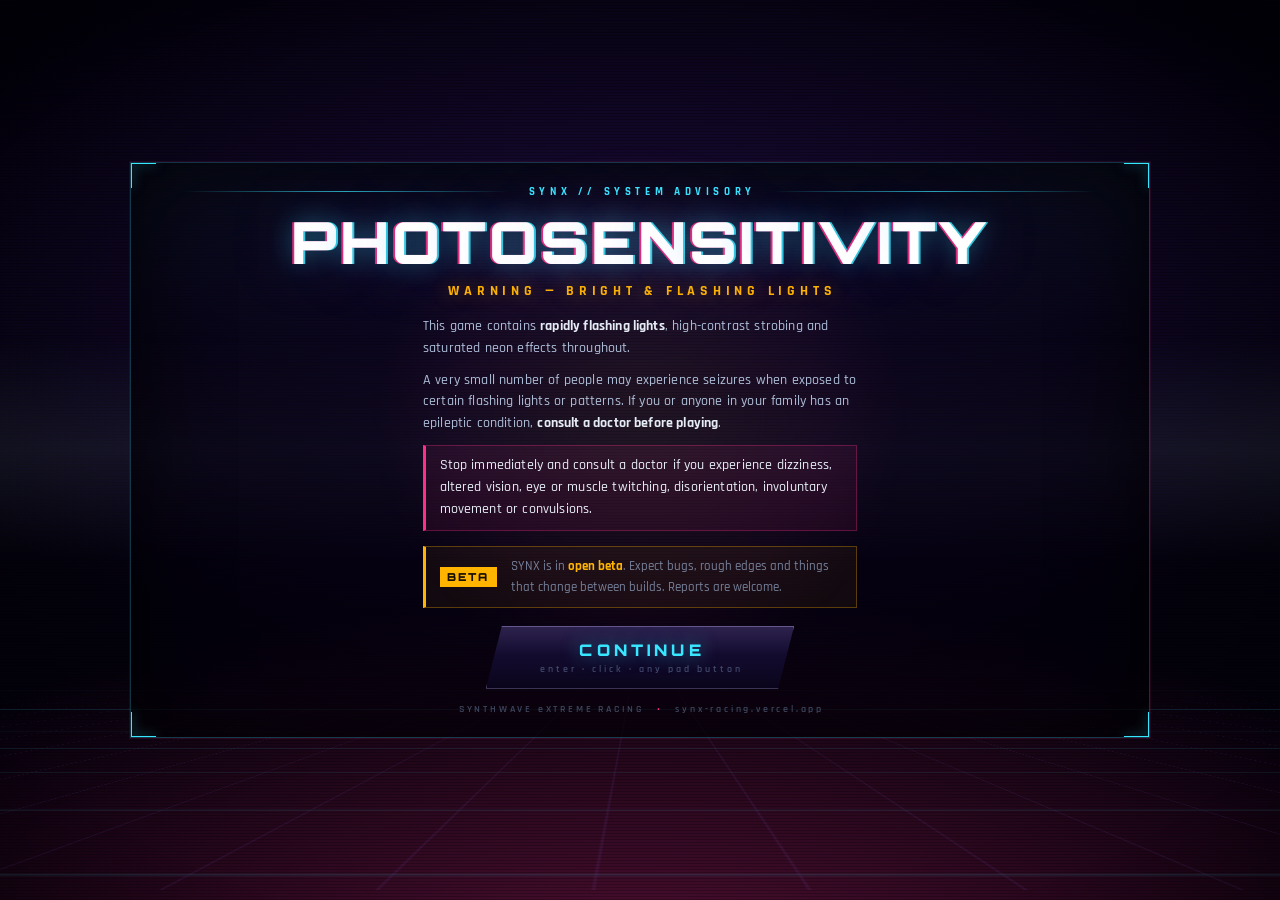
==== commit afd0a2bd: "Add production guard script to prevent browser interactions in the game." ====
--- a/web/index.html
+++ b/web/index.html
@@ -7,57 +7,13 @@
 <meta name="description" content="SYNX - a neon racer on a Rust simulation core, with volumetric lighting, screen-space reflections and a full four-wheel physics model.">
 <meta name="theme-color" content="#12002b">
 <link rel="icon" type="image/png" href="favicon.png">
-<!-- THE TYPEFACE, ASKED FOR BEFORE THE STYLESHEET MENTIONS IT.
-
-     Both faces are declared `font-display: block`, which means any text set in
-     them is INVISIBLE until the file arrives - and the first thing this page
-     shows is a wordmark set in the heavy one. Without these two lines the font
-     is not even requested until the 210 KB stylesheet has been parsed and the
-     preloader's own rule has been matched, so the opening frame of the game
-     was a blank space where its name should be.
-
-     They are 17 KB each and they are served out of the executable, so this
-     costs nothing and removes the one thing that could make the first paint
-     look broken. -->
 <link rel="preload" href="fonts/Orbitron-900.ttf" as="font" type="font/ttf" crossorigin>
 <link rel="preload" href="fonts/Orbitron-600.ttf" as="font" type="font/ttf" crossorigin>
+<link rel="preload" href="fonts/Rajdhani-600.ttf" as="font" type="font/ttf" crossorigin>
+<link rel="preload" href="fonts/Rajdhani-700.ttf" as="font" type="font/ttf" crossorigin>
+<link rel="preload" href="fonts/ShareTechMono-Regular.ttf" as="font" type="font/ttf" crossorigin>
 <link rel="stylesheet" href="css/style.css?v=rust-1">
 
-<!-- ================================================== THE FIRST PAINT ====
-     The preloader's own style, inline, and the only CSS in this project that
-     is not in css/style.css.
-
-     IT IS HERE BECAUSE OF WHEN IT IS NEEDED. Everything else on this page is
-     styled by a stylesheet the browser has to fetch and parse before it will
-     paint anything at all; that is fine for a screen nobody sees for four
-     seconds and wrong for the one screen whose entire job is to be on the
-     glass before the player has finished letting go of the mouse. Inline, it
-     is styled by the time the markup below it has been parsed, which is as
-     early as a first paint can possibly happen.
-
-     It is also the one screen that has to survive css/style.css failing to
-     arrive, because if it does then what the player is looking at is a black
-     window and no explanation. So nothing in here reads a custom property or
-     a shared class: the colours are literals and the rules stand alone.
-
-     EVERY MOVING THING IS `transform` OR `opacity` AND NOTHING ELSE.
-     That is not a style preference, it is the whole design. This screen
-     covers a load that blocks the main thread for hundreds of milliseconds at
-     a time - forty-two megabytes of archive, a WebAssembly core being
-     compiled, nineteen shader programs being linked, a hundred and
-     seventy-five kilometres of course being built - and anything driven by
-     requestAnimationFrame, by a timer, or by script of any kind runs on
-     exactly the thread that is blocked. A spinner shown over a stall is a
-     spinner that stops during it, which is worse than no spinner at all
-     because now the player has been shown something visibly broken.
-     Transform and opacity are advanced by the COMPOSITOR, off the main
-     thread, so this keeps moving at sixty through a stall in which no
-     JavaScript runs whatsoever. Same rule, same reason, as js/staging.js.
-
-     Script's only job here is the two things that must be true rather than
-     merely reassuring: the percentage and the caption. Those stop when the
-     thread stops, which is honest - and the motion around them says the
-     machine has not died. -->
 <style>
 #preload{position:fixed;inset:0;z-index:9700;background:#04010c;overflow:hidden;
   font-family:"Orbitron","Segoe UI",system-ui,sans-serif;
@@ -143,12 +99,18 @@
   animation:plSheen 4.5s cubic-bezier(.5,0,.4,1) infinite;will-change:background-position}
 @keyframes plSheen{0%,62%{background-position:180% 0}100%{background-position:-80% 0}}
 
+/* THE WORDS ARE THE SITE'S BOOT SCREEN'S. synx-landing opens on this same
+   screen, rebuilt, and sets every line of it in the display face at its
+   semibold weight, tracked wide - so the game's first frame and the site's
+   are the same picture. Written out, not read from a variable, for the
+   reason at the top of this block. */
 #preload .pl-sub{margin:14px 0 0;font-weight:600;font-size:clamp(9px,1.05vw,14px);
   letter-spacing:.56em;text-indent:.56em;color:rgba(186,214,242,.72);
   text-shadow:0 0 18px rgba(57,230,255,.45)}
 
 /* The rail. `--p` is the only thing script writes, and it writes it to a
-   transform - so even the progress is composited. */
+   transform - so even the progress is composited. The site's: a two-pixel
+   hairline in a faint track, filling cyan through violet into pink, lit. */
 #preload .pl-rail{position:relative;margin-top:clamp(28px,5vh,56px);
   width:min(560px,74vw);height:2px;background:rgba(122,158,210,.16);overflow:hidden}
 #preload .pl-fill{position:absolute;inset:0;transform-origin:0 50%;
@@ -166,16 +128,19 @@
 #preload .pl-read{display:flex;justify-content:space-between;align-items:baseline;
   width:min(560px,74vw);margin-top:12px;font-weight:600;font-size:10px;
   letter-spacing:.24em;color:rgba(150,184,220,.66)}
-#preload .pl-pct{font-weight:900;font-size:13px;letter-spacing:.12em;color:#39e6ff;
-  text-shadow:0 0 14px rgba(57,230,255,.6);font-variant-numeric:tabular-nums}
+/* The number in the display face's black, cyan and lit, as the site has it. */
+#preload .pl-pct{font-weight:900;font-size:13px;letter-spacing:.12em;
+  color:#39e6ff;text-shadow:0 0 14px rgba(57,230,255,.6);
+  font-variant-numeric:tabular-nums}
 /* The second line, when a phase has something concrete to say - the megabytes
    that have actually arrived, the surface being uploaded. Directly under the
    readout rather than pinned to the bottom of the frame: it is a footnote to
    the percentage, and forty per cent of the screen away from it it reads as a
-   separate announcement. */
-#preload .pl-note{width:min(560px,74vw);margin-top:7px;min-height:1em;
-  text-align:left;font-weight:600;font-size:9px;letter-spacing:.24em;
-  color:rgba(130,160,196,.46)}
+   separate announcement. In the data face, because it is data. */
+#preload .pl-note{width:min(560px,74vw);margin-top:8px;min-height:1em;
+  text-align:left;font-family:"Share Tech Mono",ui-monospace,monospace;
+  font-weight:400;font-size:11px;letter-spacing:.12em;
+  color:rgba(130,160,196,.58)}
 
 /* Corner ticks and scanlines: the panel language the rest of the game is
    built from, so the first screen belongs to the same object as the last. */
@@ -486,27 +451,6 @@
   </div>
 
   <div id="storyRoot" aria-live="polite" aria-hidden="true">
-    <!-- WEATHER. Two sheets of rain at different depths, shown only while
-         #storyRoot carries .rain - which today is Chapter 3 and nothing else.
-
-         It used to be two pseudo-elements animating `background-position`,
-         which is a full-screen REPAINT on every frame: two repeating
-         gradients, two masks intersected on top of them and a blur, all
-         re-rasterised sixty times a second for the whole chapter. It was the
-         single most expensive thing on screen in the game and none of it was
-         the game.
-
-         These are real elements because the effect needs two layers that move
-         independently: the sheet holds the horizon fade and does not move, and
-         the <i> inside it carries the streaks and is TRANSLATED. A transform
-         is compositor work on a texture that never changes, so the whole
-         thing costs one blend instead of one repaint - and because the <i> is
-         translated by exactly one period of its own streak pattern, it loops
-         without a seam. See #storyRain in css/style.css. -->
-    <div id="storyRain" aria-hidden="true">
-      <div class="rain-sheet rain-far"><i></i></div>
-      <div class="rain-sheet rain-near"><i></i></div>
-    </div>
 
     <div id="storyLetterbox" aria-hidden="true">
       <i class="story-bar story-bar-top"></i>
@@ -931,8 +875,12 @@
 
      Nothing here reads document.readyState expecting 'loading', and js/main.js
      starts from DOMContentLoaded, which still fires after deferred scripts. -->
-<!-- The preloader's readout. First, because it is what covers everything the
-     rest of this list is about to do. -->
+<!-- The production guard, before everything: whether this is a development
+     session at all, and in a shipped build the browser's own menu and keys
+     taken out of the game. See js/guard.js. -->
+<script defer src="js/guard.js?v=rust-1"></script>
+<!-- The preloader's readout. First after the guard, because it is what covers
+     everything the rest of this list is about to do. -->
 <script defer src="js/preload.js?v=rust-1"></script>
 <script defer src="js/settings.js?v=rust-1"></script>
 <!-- The controller. Loaded before the game, which holds the only instance. -->
@@ -948,11 +896,11 @@
 <script defer src="js/pak.js?v=rust-1"></script>
 <script defer src="js/gl.js?v=rust-1"></script>
 <script defer src="js/wasm.js?v=rust-1"></script>
-<script defer src="data/game_data.js?v=rust-1"></script>
 <script defer src="js/scene.js?v=rust-1"></script>
 <script defer src="js/autosave.js?v=rust-1"></script>
 <script defer src="js/damage.js?v=rust-1"></script>
 <script defer src="js/glass.js?v=rust-1"></script>
+<script defer src="js/weather.js?v=rust-1"></script>
 <script defer src="js/fx.js?v=rust-1"></script>
 <script defer src="js/audio.js?v=rust-1"></script>
 <script defer src="js/hud.js?v=rust-1"></script>
@@ -960,6 +908,7 @@
 <script defer src="js/story.js?v=rust-1"></script>
 <script defer src="js/chapters.js?v=rust-1"></script>
 <script defer src="js/freeroam.js?v=rust-1"></script>
+<script defer src="js/connectivity.js?v=rust-1"></script>
 <script defer src="js/modeselect.js?v=rust-1"></script>
 <script defer src="js/net.js?v=rust-1"></script>
 <script defer src="js/multiplayer.js?v=rust-1"></script>
--- a/web/css/style.css
+++ b/web/css/style.css
@@ -20,6 +20,60 @@
   font-weight: 900;
   font-display: block;
   src: url("../fonts/Orbitron-900.ttf") format("truetype");
+}
+
+/* THE SITE'S THREE FACES - the kit synx-landing is set in, so the game and
+   the page that sells it read as one object.
+
+   ORBITRON is the display face, and on the site that means more than the
+   wordmark: every headline, every tracked kicker, every button and every big
+   statistic. It is never asked to set a paragraph - a display face set as
+   copy is the most reliable way to make an interface look home-made, because
+   the eye reads the strain in it before it reads the words.
+
+   RAJDHANI is what the site's copy is set in, and here it is every label,
+   value and line that is READ. Squared, condensed, cut from the same
+   geometry as Orbitron, so the two read as one family at two jobs. Shipped as
+   a Latin subset at 500, 600 and 700 with THE DIGITS MADE TABULAR: a 2D
+   canvas cannot switch an OpenType feature on, and a readout in proportional
+   figures shuffles sideways every time a digit changes. Rajdhani reserves no
+   font name, so the modified files keep it. See fonts/Rajdhani-OFL.txt.
+
+   SHARE TECH MONO is the site's data face - versions, sizes, distances,
+   frequencies - and it is the data here. Its licence reserves the name
+   'Share', so it ships EXACTLY as published, unsubset. See
+   fonts/ShareTechMono-OFL.txt.
+
+   Static faces rather than variable fonts, because WebKitGTK and WKWebView
+   are shipped engines too and a fixed file per face is the one thing every
+   engine draws identically. */
+@font-face {
+  font-family: "Rajdhani";
+  font-style: normal;
+  font-weight: 500;
+  font-display: block;
+  src: url("../fonts/Rajdhani-500.ttf") format("truetype");
+}
+@font-face {
+  font-family: "Rajdhani";
+  font-style: normal;
+  font-weight: 600;
+  font-display: block;
+  src: url("../fonts/Rajdhani-600.ttf") format("truetype");
+}
+@font-face {
+  font-family: "Rajdhani";
+  font-style: normal;
+  font-weight: 700;
+  font-display: block;
+  src: url("../fonts/Rajdhani-700.ttf") format("truetype");
+}
+@font-face {
+  font-family: "Share Tech Mono";
+  font-style: normal;
+  font-weight: 400;
+  font-display: block;
+  src: url("../fonts/ShareTechMono-Regular.ttf") format("truetype");
 }
 
 :root {
@@ -83,7 +137,20 @@
   --t-base: 200ms;
   --t-slow: 420ms;
 
-  --font: "Orbitron", "Segoe UI", system-ui, -apple-system, sans-serif;
+  /* THREE FACES, the site's: --font is the reading face (labels, values,
+     copy), --font-display the headline, kicker and button face, and
+     --font-mono the data face. Every weight-900 rule in this file is a
+     headline and is set in the display face. See the note above the
+     @font-face rules at the top. */
+  --font: "Rajdhani", "Segoe UI", system-ui, -apple-system, sans-serif;
+  --font-display: "Orbitron", "Rajdhani", "Segoe UI", system-ui, sans-serif;
+  --font-mono: "Share Tech Mono", ui-monospace, "Cascadia Mono", Consolas, monospace;
+  /* The site's accents beyond the HUD's four, for the pieces built to match
+     it: the primary button's gold, the lit edge's lilac. */
+  --gold: #ffd977;
+  --gold-ink: #ffe9a8;
+  --lilac: #c8b8ff;
+  --void: #04010c;
   /* Shared shape tokens for the .synx-* primitives, so a panel built out of
      them behaves identically inside Story Mode, the Forge and the finale. */
   --glass: rgba(10, 2, 26, .82);
@@ -140,8 +207,11 @@
   position: absolute;
   left: clamp(16px, 2.2vw, 38px);
   /* Below the canvas progress rail, which runs across x 0.15-0.85 at y 0.06
-     and drops checkpoint ticks under itself. */
-  top: clamp(74px, 10vh, 118px);
+     and drops checkpoint ticks under itself - and below FOCUS's meter in the
+     top-left corner, which the canvas draws down to HUD y 302 (see FOCUS_HUD
+     in js/hud.js). The pixel clamp alone put the card's top ABOVE that line
+     on a large window, where 118px is a smaller share of the frame. */
+  top: max(clamp(74px, 10vh, 118px), calc(50% - 292 * var(--hud-unit)));
   width: clamp(212px, 18vw, 272px);
   padding: 12px 15px 13px;
   --edge: var(--cyan);
@@ -151,13 +221,13 @@
 #forge6Round small, #forge6Math small, #forge6Skill small, #forge6Fatal small {
   display: block;
   color: var(--cyan);
-  font: 800 8px/1 var(--font);
+  font: 800 10px/1 var(--font);
   letter-spacing: .24em;
   text-shadow: 0 0 10px rgba(57,230,255,.55);
 }
 #pred7Objective small { color: #ff6a4a; text-shadow: 0 0 10px rgba(255,59,30,.6); }
-#forge6Objective b, #pred7Objective b { display: block; margin-top: 7px; font: 900 clamp(13px,1.2vw,18px)/1.05 var(--font); letter-spacing: .04em; }
-#forge6Objective span, #pred7Objective span { display: block; margin-top: 7px; color: var(--amber); font: 700 8.5px/1.4 var(--font); letter-spacing: .13em; }
+#forge6Objective b, #pred7Objective b { display: block; margin-top: 7px; font: 900 clamp(13px,1.2vw,18px)/1.05 var(--font-display); letter-spacing: .04em; }
+#forge6Objective span, #pred7Objective span { display: block; margin-top: 7px; color: var(--amber); font: 700 10.5px/1.4 var(--font); letter-spacing: .13em; }
 /* Strike pips: three cells that fill red as the arc walls land. */
 #forge6Strikes { display: flex; gap: 5px; margin-top: 10px; }
 #forge6Strikes i { flex: 1; height: 4px; background: rgba(57,230,255,.2); box-shadow: inset 0 0 0 1px rgba(57,230,255,.28); }
@@ -205,7 +275,7 @@
 #forge6Round b {
   display: block;
   margin: 10px 0 9px;
-  font: 900 clamp(28px, 4.2vw, 54px)/.98 var(--font);
+  font: 900 clamp(28px, 4.2vw, 54px)/.98 var(--font-display);
   font-style: italic;
   letter-spacing: -.03em;
   color: #fff;
@@ -227,7 +297,7 @@
 }
 #forge6Math.show { opacity: 1; transform: translate(-50%, -50%) scale(1); }
 #forge6Math small { color: var(--amber); text-shadow: 0 0 10px rgba(255,180,0,.5); }
-#forge6Math b { display: block; margin: 12px 0 18px; text-align: center; font: 900 clamp(32px,5.4vw,66px)/1 var(--font); letter-spacing: .02em; text-shadow: 0 0 24px rgba(255,180,0,.28); }
+#forge6Math b { display: block; margin: 12px 0 18px; text-align: center; font: 900 clamp(32px,5.4vw,66px)/1 var(--font-display); letter-spacing: .02em; text-shadow: 0 0 24px rgba(255,180,0,.28); }
 #forge6Answers { display: grid; grid-template-columns: 1fr 1fr; gap: 9px; }
 #forge6Answers span {
   display: flex;
@@ -245,7 +315,7 @@
   margin-right: 11px;
   background: rgba(57,230,255,.16);
   color: var(--cyan);
-  font: 900 12px/1 var(--font);
+  font: 900 12px/1 var(--font-display);
   font-style: normal;
 }
 #forge6Math > i {
@@ -289,7 +359,7 @@
 #forge6Skill div { align-self: center; padding: 26px 30px 24px 4px; }
 #forge6Skill b {
   display: block;
-  font: 900 clamp(40px, 6.4vw, 74px)/.94 var(--font);
+  font: 900 clamp(40px, 6.4vw, 74px)/.94 var(--font-display);
   font-style: italic;
   letter-spacing: -.045em;
   text-transform: none;
@@ -297,7 +367,7 @@
   text-shadow: 0 0 8px var(--cyan), 0 0 34px rgba(57,230,255,.45);
 }
 #forge6Skill strong { display: block; margin: 8px 0 15px; color: var(--amber); font: 800 clamp(11px,1vw,14px)/1 var(--font); letter-spacing: .2em; }
-#forge6Skill p { margin: 0; color: rgba(180,202,214,.8); font: 600 10px/1.9 var(--font); letter-spacing: .1em; }
+#forge6Skill p { margin: 0; color: rgba(180,202,214,.8); font: 600 12px/1.9 var(--font); letter-spacing: .1em; }
 
 /* Ability meter. Right flank, below the canvas score readout. */
 /* Chapter 7's centre alert is a thin instrument strip with short-lived copy,
@@ -313,7 +383,7 @@
 #pred7Event small {
   display: block;
   color: #ff6a4a;
-  font: 800 8px/1 var(--font);
+  font: 800 10px/1 var(--font);
   letter-spacing: .22em;
   text-shadow: 0 0 10px rgba(255,59,30,.54);
 }
@@ -347,7 +417,7 @@
 }
 #pred7Event.show { opacity: 1; transform: translate(-50%, 0) scaleX(1); }
 #pred7Event small { color: var(--amber); text-shadow: 0 0 10px rgba(255,180,0,.55); }
-#pred7Event b { display: block; margin-top: 6px; color: #fff; font: 900 clamp(12px,1.35vw,18px)/1 var(--font); letter-spacing: .11em; text-shadow: 0 0 14px rgba(255,70,35,.35); }
+#pred7Event b { display: block; margin-top: 6px; color: #fff; font: 900 clamp(12px,1.35vw,18px)/1 var(--font-display); letter-spacing: .11em; text-shadow: 0 0 14px rgba(255,70,35,.35); }
 #pred7Checkpoint {
   position: absolute;
   left: 50%; top: clamp(67px, 8.5vh, 90px);
@@ -355,7 +425,7 @@
   --cut: 9px;
   --edge: var(--cyan);
   color: rgba(218,248,255,.92);
-  font: 800 8px/1 var(--font);
+  font: 800 10px/1 var(--font);
   letter-spacing: .18em;
   opacity: 0;
   transform: translate(-50%, -8px);
@@ -386,12 +456,12 @@
 #forge6Fatal small { color: #ff7a5a; }
 #forge6Fatal b {
   margin: 10px 0;
-  font: 900 clamp(44px, 8vw, 94px)/1 var(--font);
+  font: 900 clamp(44px, 8vw, 94px)/1 var(--font-display);
   font-style: italic;
   color: #fff;
   text-shadow: 0 0 14px #ff2a11, 0 0 46px rgba(255,20,0,.7);
 }
-#forge6Fatal span { color: rgba(255,200,190,.86); font: 700 11px/1.5 var(--font); letter-spacing: .16em; }
+#forge6Fatal span { color: rgba(255,200,190,.86); font: 700 12.5px/1.5 var(--font); letter-spacing: .16em; }
 
 body.forge6-invert #stage { filter: hue-rotate(8deg); }
 body.forge6-racemode #glCanvas { filter: saturate(.97) contrast(1.025); }
@@ -635,7 +705,7 @@
 }
 #cine5Title {
   display: block;
-  font: 900 clamp(24px, 4.15vw, 68px)/.96 var(--font);
+  font: 900 clamp(24px, 4.15vw, 68px)/.96 var(--font-display);
   letter-spacing: -.04em;
 }
 #cine5Actor {
@@ -683,7 +753,7 @@
 }
 #cine5Telemetry.show{opacity:1;transform:none}
 #cine5Telemetry>*{position:relative;z-index:1}
-#cine5TelemetryTitle{display:block;color:#ff6a4a;font:800 9px/1 var(--font);letter-spacing:.28em;margin-bottom:11px;text-shadow:0 0 10px rgba(255,59,30,.6)}
+#cine5TelemetryTitle{display:block;color:#ff6a4a;font:800 11px/1 var(--font);letter-spacing:.28em;margin-bottom:11px;text-shadow:0 0 10px rgba(255,59,30,.6)}
 #cine5TelemetryBody{display:grid;gap:7px}
 #cine5TelemetryBody span{display:block;color:var(--ink-body);font:700 clamp(9px,.74vw,12px)/1.3 var(--font);letter-spacing:.12em}
 
@@ -711,8 +781,8 @@
 #cine5BossCard.show{opacity:1;transform:none}
 #cine5BossCard{padding-left:clamp(14px,1.5vw,24px);border-left:3px solid #ff3a20}
 #cine5BossCard small{display:block;color:rgba(230,236,244,.56);font:800 clamp(8px,.7vw,12px)/1 var(--font);letter-spacing:.34em}
-#cine5BossCard strong{display:block;margin-top:9px;color:#ff4028;font:900 clamp(22px,3.2vw,52px)/.9 var(--font);letter-spacing:.18em;text-shadow:0 0 18px rgba(255,58,32,.5)}
-#cine5BossCard b{display:block;color:#f5f7fa;font:900 clamp(48px,8.4vw,136px)/.84 var(--font);letter-spacing:-.055em}
+#cine5BossCard strong{display:block;margin-top:9px;color:#ff4028;font:900 clamp(22px,3.2vw,52px)/.9 var(--font-display);letter-spacing:.18em;text-shadow:0 0 18px rgba(255,58,32,.5)}
+#cine5BossCard b{display:block;color:#f5f7fa;font:900 clamp(48px,8.4vw,136px)/.84 var(--font-display);letter-spacing:-.055em}
 #cine5BossCard i{display:inline-block;margin-top:15px;padding:7px 10px 6px;border-left:2px solid #ff3a20;color:rgba(255,255,255,.76);font:700 clamp(8px,.72vw,12px)/1 var(--font);font-style:normal;letter-spacing:.22em;background:rgba(0,0,0,.64)}
 
 @media (max-width: 700px) {
@@ -808,7 +878,7 @@
   left: 50%; bottom: calc(var(--story-safe) + 2.6vh);
   transform: translateX(-50%);
   color: #fff;
-  font: 900 clamp(12px,1.2vw,19px)/1 var(--font);
+  font: 900 clamp(12px,1.2vw,19px)/1 var(--font-display);
   letter-spacing: .22em;
   text-shadow: 0 2px 12px #000;
 }
@@ -866,20 +936,20 @@
 body.pred7-fatality #pred7Fatality { opacity: 1; }
 #pred7Fatality small {
   color: #ff8b55;
-  font: 800 10px/1 var(--font);
+  font: 800 12px/1 var(--font);
   letter-spacing: .34em;
 }
 #pred7Fatality b {
   display: block;
   color: #ff2a0d;
-  font: 900 clamp(54px, 10vw, 164px)/1 var(--font);
+  font: 900 clamp(54px, 10vw, 164px)/1 var(--font-display);
   letter-spacing: .035em;
   text-shadow: 0 0 12px #ff5a18, 0 0 52px rgba(255, 20, 0, .92), 0 5px 3px #130000;
   animation: cine5-fatality 180ms steps(2, end) 2;
 }
 #pred7Fatality span {
   color: #fff1de;
-  font: 700 11px/1.5 var(--font);
+  font: 700 12.5px/1.5 var(--font);
   letter-spacing: .22em;
 }
 /* A crush is a crush: the route furniture comes off the frame for it, the way
@@ -940,11 +1010,19 @@
 
 /* hud.panel(): the cut is taken out of the top-left and the bottom-right, the
    inside carries a 1-in-4 scanline wash, and the edge is a lit tube. */
+/* THE SITE'S PANEL. synx-landing lifted this primitive from here, and this
+   is it again in the form the site settled on: glass graded on the site's
+   150-degree light, the faint 1-in-4 scanline wash the retro grade wants, and
+   a short bar of the panel's accent along the top edge from the cut corner,
+   which is how the canvas cards (hud.panelBody) carry their colour too. The
+   edge below runs accent into violet and back, as the site's does. */
 .synx-cut {
   position: relative;
   background:
-    repeating-linear-gradient(0deg, rgba(255,255,255,.030) 0 1px, transparent 1px 4px),
-    linear-gradient(150deg, var(--glass-hi), var(--glass) 62%);
+    linear-gradient(var(--edge, var(--cyan)), var(--edge, var(--cyan))) var(--cut) 0 / min(22%, 150px) 2px no-repeat,
+    repeating-linear-gradient(0deg, rgba(255,255,255,.03) 0 1px, transparent 1px 4px),
+    linear-gradient(180deg, rgba(255,255,255,.05), rgba(255,255,255,0) 40%),
+    linear-gradient(150deg, rgba(22,8,52,.93), rgba(10,2,26,.86) 62%, rgba(5,1,16,.92));
   clip-path: polygon(var(--cut) 0, 100% 0, 100% calc(100% - var(--cut)), calc(100% - var(--cut)) 100%, 0 100%, 0 var(--cut));
 }
 /* THE EDGE FOLLOWS THE CUT. It was a rectangular one-pixel ring - a mask of
@@ -960,9 +1038,9 @@
   inset: 0;
   z-index: 0;
   pointer-events: none;
-  --w: 1px;
+  --w: var(--ring, 1px);
   --d: calc(var(--cut) + var(--w) * .414);
-  background: linear-gradient(150deg, var(--edge, var(--cyan)), rgba(139,92,246,.42) 55%, var(--edge, var(--cyan)));
+  background: var(--rim, linear-gradient(150deg, var(--edge, var(--cyan)), rgba(139,92,246,.48) 55%, var(--edge, var(--cyan))));
   clip-path: polygon(evenodd,
     var(--cut) 0, 100% 0, 100% calc(100% - var(--cut)), calc(100% - var(--cut)) 100%, 0 100%, 0 var(--cut), var(--cut) 0,
     var(--d) var(--w), var(--w) var(--d), var(--w) calc(100% - var(--w)),
@@ -998,6 +1076,7 @@
    gold into magenta - plus the horizontal cut lines the era's airbrushed logos
    were finished with, masked in rather than punched out. */
 .synx-chrome {
+  font-family: var(--font-display);
   background:
     repeating-linear-gradient(0deg, transparent 0 .112em, rgba(0,0,0,.46) .112em .136em),
     linear-gradient(180deg, #ffffff 0%, #c8b8ff 30%, #5b3fb8 47%, #2a1650 50%, #ffd977 53%, #ff5fb0 72%, #7a1f6b 100%);
@@ -1031,9 +1110,12 @@
   inset: 0;
   z-index: 9;
   pointer-events: none;
+  /* Scanlines at under half their old strength, the same cut the canvas
+     menus took (Hud.crt) - over a portrait or a chapter tile they were the
+     loudest texture on the screen. */
   background:
-    repeating-linear-gradient(0deg, rgba(0,0,0,.20) 0 1px, transparent 1px 3px),
-    radial-gradient(ellipse at 50% 50%, transparent 30%, rgba(2,0,10,.55) 100%);
+    repeating-linear-gradient(0deg, rgba(0,0,0,.085) 0 1px, transparent 1px 3px),
+    radial-gradient(ellipse at 50% 50%, transparent 34%, rgba(2,0,10,.50) 100%);
 }
 
 /* ------------------------------------------------------------ scaffolding -- */
@@ -1096,7 +1178,7 @@
   display: grid;
   place-items: center;
   padding: 0 14px;
-  font: 700 10px/1 var(--font);
+  font: 700 12px/1 var(--font);
   letter-spacing: .26em;
   color: rgba(168, 200, 235, .52);
   text-shadow: 0 0 10px rgba(57, 230, 255, .28);
@@ -1108,137 +1190,6 @@
 #storyExitHint.show { opacity: 1; }
 @media (max-width: 720px) {
   #storyExitHint { font-size: 8.5px; letter-spacing: .18em; }
-}
-
-/* ------------------------------------------------------------- weather --
-
-   A downpour that reads as depth: two sheets at different distances, the near
-   one brighter, faster and steeper, both masked off at the horizon.
-
-   WHY THIS IS THREE ELEMENTS AND NOT TWO PSEUDO-ELEMENTS.
-
-   The first version was two pseudo-elements on #storyRoot animating
-   `background-position`. That is the obvious way to make a pattern move and
-   it is the most expensive one there is: background-position is not a
-   composited property, so every frame of Chapter 3 re-rasterised two
-   full-screen elements - each carrying two repeating gradients, two mask
-   layers intersected on top of them, and a blur - on the main thread, in
-   competition with the renderer, the physics and the director. It was, by a
-   wide margin, the single most expensive thing on the screen, and none of it
-   was the game.
-
-   A TRANSFORM IS THE SAME MOVEMENT FOR NONE OF THE COST. The layer is
-   rasterised once, with its mask and its gradients baked in, and then simply
-   moved by the compositor - which is what a compositor is for. The work goes
-   from "repaint the window" to "draw a texture at an offset", and it leaves
-   the main thread entirely.
-
-   To do that the effect has to be split, because two things here move at
-   different rates and one of them must not move at all:
-
-     .rain-sheet   the horizon fade and the tilt. STATIC. If this moved, the
-                   place where the rain fades into the distance would travel
-                   up the screen with it, which is not a thing weather does.
-     .rain-sheet i the streaks, and the column mask that cuts them into drops
-                   rather than ruled lines. TRANSLATED, and by exactly one
-                   period of its own streak pattern (--drop), so the loop has
-                   no seam in it: the pattern after the move is the pattern
-                   before it.
-
-   THE TILT IS A ROTATION, not a gradient angle. A tilted repeating gradient
-   tiles along its own normal, so a vertical translation moves it diagonally
-   by an amount that depends on the angle, and the seamless period stops being
-   a number anybody can write down. Rotating the whole sheet instead keeps the
-   pattern axis-aligned and the arithmetic exact, and it tilts the column mask
-   with it, which is correct - rain leans as one thing.
-
-   The far sheet used to carry `filter: blur(.7px)` for depth. A filter forces
-   a separate rasterisation of the whole layer, which is most of what was
-   being saved here; the same depth reads off thinner, dimmer, slower streaks,
-   which is what distance actually does to rain. */
-#storyRain {
-  position: absolute;
-  inset: 0;
-  z-index: 4;
-  overflow: hidden;
-  pointer-events: none;
-  display: none;
-  /* Its own containment scope, so nothing inside the weather can invalidate
-     the layout or the paint of the story cards drawn over it. Deliberately
-     NOT `strict`, which also contains SIZE - this element takes its size from
-     its insets and has no business being measured as if it were empty. */
-  contain: layout paint style;
-}
-#storyRoot.rain #storyRain { display: block; }
-
-.rain-sheet {
-  position: absolute;
-  /* Oversized because it is rotated: a sheet the size of the window leaves
-     the corners bare the moment it is turned. */
-  inset: -42%;
-  mix-blend-mode: screen;
-  transform: rotate(var(--tilt));
-  /* The horizon. Rain fades out into the distance rather than lying at full
-     strength across the sky, and it fades again at the very bottom where it
-     would otherwise run into the instruments. */
-  -webkit-mask-image: linear-gradient(180deg, transparent 0, rgba(0, 0, 0, .30) 13%, #000 34%, #000 84%, rgba(0, 0, 0, .35) 100%);
-  mask-image: linear-gradient(180deg, transparent 0, rgba(0, 0, 0, .30) 13%, #000 34%, #000 84%, rgba(0, 0, 0, .35) 100%);
-}
-
-.rain-sheet > i {
-  position: absolute;
-  inset: 0;
-  display: block;
-  /* THE STREAKS. One repeating gradient down the sheet: a gap, then a drop
-     with a soft head and a hard tail. `--drop` is the period, and it is the
-     exact distance the animation travels. */
-  background-image: repeating-linear-gradient(
-    180deg,
-    transparent 0 calc(var(--drop) - var(--len)),
-    rgba(214, 238, 255, 0) calc(var(--drop) - var(--len)),
-    var(--col) calc(var(--drop) - var(--len) * 0.35),
-    rgba(214, 238, 255, 0) var(--drop));
-  /* ...and the columns they fall in. A vertical-stripe pattern is invariant
-     under a vertical translation, which is the whole reason the tilt is a
-     rotation: this mask travels with the streaks without smearing them. */
-  -webkit-mask-image: repeating-linear-gradient(90deg, #000 0 var(--thick), transparent var(--thick) var(--col-gap));
-  mask-image: repeating-linear-gradient(90deg, #000 0 var(--thick), transparent var(--thick) var(--col-gap));
-  animation: rain-fall var(--spd) linear infinite;
-  will-change: transform;
-  transform: translate3d(0, 0, 0);
-}
-
-.rain-far {
-  --tilt: 5.5deg;
-  --drop: 96px;
-  --len: 30px;
-  --col: rgba(168, 215, 255, .38);
-  --thick: 1px;
-  --col-gap: 27px;
-  --spd: 1.55s;
-  opacity: .34;
-}
-
-.rain-near {
-  --tilt: 9deg;
-  --drop: 132px;
-  --len: 56px;
-  --col: rgba(226, 244, 255, .72);
-  --thick: 1.6px;
-  --col-gap: 46px;
-  --spd: .62s;
-  opacity: .46;
-}
-
-/* Exactly one period. The pattern at 100% is the pattern at 0%, so the frame
-   the animation restarts on is identical to the one before it. */
-@keyframes rain-fall {
-  from { transform: translate3d(0, 0, 0); }
-  to   { transform: translate3d(0, var(--drop), 0); }
-}
-
-@media (prefers-reduced-motion: reduce) {
-  .rain-sheet > i { animation: none; }
 }
 
 /* ------------------------------------------------------------ title card -- */
@@ -1282,7 +1233,7 @@
   display: block;
   width: fit-content;
   max-width: 100%;
-  font: 900 clamp(36px, 6.6vw, 112px)/.9 var(--font);
+  font: 900 clamp(36px, 6.6vw, 112px)/.9 var(--font-display);
   letter-spacing: -.05em;
   text-wrap: balance;
 }
@@ -1304,7 +1255,8 @@
   position: absolute;
   z-index: 5;
   left: var(--story-gutter);
-  top: calc(var(--story-safe) + 3.4vh);
+  /* ...and clear of FOCUS's meter in the corner above it; see #storyRaceMeta. */
+  top: max(calc(var(--story-safe) + 3.4vh), calc(50% - 292 * var(--hud-unit)));
   display: grid;
   grid-template-columns: clamp(46px, 4.6vw, 70px) minmax(180px, 440px);
   gap: 14px;
@@ -1329,7 +1281,7 @@
 #storyRadio small {
   display: block;
   color: var(--cyan);
-  font: 800 10px/1 var(--font);
+  font: 800 12px/1 var(--font);
   letter-spacing: .26em;
   text-shadow: 0 0 10px rgba(57,230,255,.6);
 }
@@ -1598,7 +1550,7 @@
   position: relative;
   z-index: 1;
   display: block;
-  font: 900 clamp(13px, 1.15vw, 19px)/1.15 var(--font);
+  font: 900 clamp(13px, 1.15vw, 19px)/1.15 var(--font-display);
   letter-spacing: .17em;
   text-shadow: 0 0 14px var(--voice);
 }
@@ -1609,7 +1561,7 @@
   display: block;
   margin-top: 4px;
   color: var(--ash);
-  font: 700 8px/1.2 var(--font);
+  font: 700 10px/1.2 var(--font);
   font-style: normal;
   letter-spacing: .2em;
 }
@@ -1649,7 +1601,7 @@
   align-items: center;
   gap: 15px;
   color: rgba(190,214,238,.4);
-  font: 700 9px/1 var(--font);
+  font: 700 11px/1 var(--font);
   letter-spacing: .2em;
 }
 /* K, and only on a scene that has already been read. Hidden by default and
@@ -1733,7 +1685,7 @@
 #storyCompact small {
   display: block;
   color: var(--voice);
-  font: 900 10px/1 var(--font);
+  font: 900 10px/1 var(--font-display);
   letter-spacing: .16em;
   text-shadow: 0 0 10px var(--voice);
 }
@@ -1841,12 +1793,12 @@
 .battle-versus b {
   display: block;
   margin: 12px 0 10px;
-  font: 900 clamp(66px, 10vw, 158px)/.8 var(--font);
+  font: 900 clamp(66px, 10vw, 158px)/.8 var(--font-display);
   font-style: italic;
   letter-spacing: -.1em;
   filter: drop-shadow(-5px 0 0 rgba(255,46,136,.72)) drop-shadow(5px 0 0 rgba(57,230,255,.62)) drop-shadow(0 0 30px rgba(255,46,136,.4));
 }
-.battle-versus strong { display: block; font: 900 clamp(19px,2.1vw,36px)/1 var(--font); letter-spacing: .1em; color: #fff; text-shadow: 0 0 8px var(--amber), 0 0 26px rgba(255,180,0,.6); }
+.battle-versus strong { display: block; font: 900 clamp(19px,2.1vw,36px)/1 var(--font-display); letter-spacing: .1em; color: #fff; text-shadow: 0 0 8px var(--amber), 0 0 26px rgba(255,180,0,.6); }
 .battle-versus em { display: block; margin-top: 8px; color: var(--amber); font: 800 clamp(9px,.9vw,14px)/1.5 var(--font); font-style: normal; letter-spacing: .2em; }
 .battle-versus u { display: block; margin-top: 16px; padding-top: 12px; border-top: 1px solid rgba(139,92,246,.4); color: rgba(214,228,246,.62); font: 700 clamp(8px,.78vw,12px)/1.7 var(--font); text-decoration: none; letter-spacing: .14em; }
 
@@ -1936,15 +1888,15 @@
   border-bottom: 1px solid rgba(139,92,246,.34);
   background: linear-gradient(90deg, rgba(57,230,255,.045), transparent 54%);
 }
-.story-hub-head small { display: block; color: var(--cyan); font: 800 10px/1 var(--font); letter-spacing: .32em; text-shadow: 0 0 12px rgba(57,230,255,.6); }
-.story-hub-head h1 { margin: 10px 0 0; font: 900 clamp(21px, 2.85vw, 46px)/1 var(--font); letter-spacing: -.045em; text-transform: uppercase; }
+.story-hub-head small { display: block; color: var(--cyan); font: 800 12px/1 var(--font); letter-spacing: .32em; text-shadow: 0 0 12px rgba(57,230,255,.6); }
+.story-hub-head h1 { margin: 10px 0 0; font: 900 clamp(21px, 2.85vw, 46px)/1 var(--font-display); letter-spacing: -.045em; text-transform: uppercase; }
 .story-hub-head p { margin: 10px 0 0; max-width: 66ch; color: var(--ink-mute); font: 500 clamp(11px, .92vw, 14px)/1.6 var(--font); }
 /* The save dossier: rating, chapters cleared, unlocks - a progression readout
    rather than one sentence of status text. */
 .story-hub-dossier { display: grid; grid-auto-flow: column; gap: clamp(10px, 1.4vw, 22px); text-align: right; }
 .story-hub-dossier div { min-width: 78px; }
-.story-hub-dossier span { display: block; color: rgba(186,212,232,.45); font: 700 8px/1 var(--font); letter-spacing: .18em; }
-.story-hub-dossier b { display: block; margin-top: 7px; color: var(--amber); font: 900 clamp(15px, 1.5vw, 24px)/1 var(--font); letter-spacing: .02em; text-shadow: 0 0 14px rgba(255,180,0,.45); }
+.story-hub-dossier span { display: block; color: rgba(186,212,232,.45); font: 700 10px/1 var(--font); letter-spacing: .18em; }
+.story-hub-dossier b { display: block; margin-top: 7px; color: var(--amber); font: 900 clamp(15px, 1.5vw, 24px)/1 var(--font-display); letter-spacing: .02em; text-shadow: 0 0 14px rgba(255,180,0,.45); }
 
 .story-hub-body { display: grid; grid-template-columns: minmax(0, 1fr) clamp(232px, 21vw, 306px); gap: clamp(14px, 1.6vw, 24px); min-height: 0; }
 #storyChapterList {
@@ -1994,17 +1946,17 @@
 }
 .story-action > *, .story-chapter > * { position: relative; z-index: 1; }
 .story-action { padding: 15px 17px; --cut: 12px; }
-.story-action small { display: block; color: rgba(186,212,232,.5); font: 700 8px/1 var(--font); letter-spacing: .17em; margin-bottom: 8px; }
+.story-action small { display: block; color: rgba(186,212,232,.5); font: 700 10px/1 var(--font); letter-spacing: .17em; margin-bottom: 8px; }
 .story-chapter small {
   position: absolute;
   left: 14px; top: 12px;
   z-index: 1;
   color: rgba(206,226,244,.62);
-  font: 700 8px/1 var(--font);
+  font: 700 10px/1 var(--font);
   letter-spacing: .19em;
   text-shadow: 0 2px 8px #000;
 }
-.story-action b { display: block; font: 900 clamp(12px, 1.02vw, 15px)/1.2 var(--font); letter-spacing: .07em; }
+.story-action b { display: block; font: 900 clamp(12px, 1.02vw, 15px)/1.2 var(--font-display); letter-spacing: .07em; }
 .story-action:hover, .story-action:focus, .story-action.is-hover,
 .story-chapter:not(.locked):hover, .story-chapter:not(.locked):focus-visible,
 .story-chapter.is-highlighted {
@@ -2058,13 +2010,13 @@
   filter: saturate(1.2) contrast(1.09) brightness(1.04);
   transform: scale(1.07);
 }
-.story-chapter b { display: block; max-width: 88%; font: 900 clamp(12px, 1.05vw, 17px)/1.1 var(--font); letter-spacing: -.01em; text-shadow: 0 2px 12px #000; }
-.story-chapter span { display: block; margin-top: 8px; max-width: 94%; color: var(--cyan); font: 700 8.5px/1.5 var(--font); letter-spacing: .09em; text-shadow: 0 2px 8px #000; }
+.story-chapter b { display: block; max-width: 88%; font: 900 clamp(12px, 1.05vw, 17px)/1.1 var(--font-display); letter-spacing: -.01em; text-shadow: 0 2px 12px #000; }
+.story-chapter span { display: block; margin-top: 8px; max-width: 94%; color: var(--cyan); font: 700 10.5px/1.5 var(--font); letter-spacing: .09em; text-shadow: 0 2px 8px #000; }
 .story-chapter i {
   display: block;
   margin-top: 10px;
   color: #5affc0;
-  font: 800 8px/1 var(--font);
+  font: 800 10px/1 var(--font);
   font-style: normal;
   letter-spacing: .14em;
   text-shadow: 0 2px 8px #000;
@@ -2086,10 +2038,10 @@
   justify-content: center;
   gap: clamp(14px, 2.2vw, 40px);
   color: rgba(198,216,238,.36);
-  font: 700 9px/1 var(--font);
+  font: 700 11px/1 var(--font);
   letter-spacing: .14em;
 }
-.story-hub-panel footer b { color: var(--ink-body); font-weight: 900; }
+.story-hub-panel footer b { color: var(--ink-body); font-weight: 900; font-family: var(--font-display); }
 
 /* ================================================================ FREE ROAM ==
    The open-route screen.
@@ -2168,14 +2120,14 @@
   border-bottom: 1px solid rgba(139,92,246,.34);
   background: linear-gradient(90deg, rgba(57,230,255,.045), transparent 54%);
 }
-.freeroam-head small { display: block; color: var(--cyan); font: 800 10px/1 var(--font); letter-spacing: .32em; text-shadow: 0 0 12px rgba(57,230,255,.6); }
-.freeroam-head h1 { margin: 10px 0 0; font: 900 clamp(21px, 2.85vw, 46px)/1 var(--font); letter-spacing: -.045em; text-transform: uppercase; }
+.freeroam-head small { display: block; color: var(--cyan); font: 800 12px/1 var(--font); letter-spacing: .32em; text-shadow: 0 0 12px rgba(57,230,255,.6); }
+.freeroam-head h1 { margin: 10px 0 0; font: 900 clamp(21px, 2.85vw, 46px)/1 var(--font-display); letter-spacing: -.045em; text-transform: uppercase; }
 .freeroam-head p { margin: 10px 0 0; max-width: 74ch; color: var(--ink-mute); font: 500 clamp(10px, .86vw, 13px)/1.6 var(--font); }
 
 .freeroam-dossier { display: grid; grid-auto-flow: column; gap: clamp(10px, 1.4vw, 22px); text-align: right; }
 .freeroam-dossier div { min-width: 78px; }
-.freeroam-dossier span { display: block; color: rgba(186,212,232,.45); font: 700 8px/1 var(--font); letter-spacing: .18em; }
-.freeroam-dossier b { display: block; margin-top: 7px; color: var(--amber); font: 900 clamp(15px, 1.5vw, 24px)/1 var(--font); letter-spacing: .02em; text-shadow: 0 0 14px rgba(255,180,0,.45); }
+.freeroam-dossier span { display: block; color: rgba(186,212,232,.45); font: 700 10px/1 var(--font); letter-spacing: .18em; }
+.freeroam-dossier b { display: block; margin-top: 7px; color: var(--amber); font: 900 clamp(15px, 1.5vw, 24px)/1 var(--font-display); letter-spacing: .02em; text-shadow: 0 0 14px rgba(255,180,0,.45); }
 
 .freeroam-body { display: grid; grid-template-columns: minmax(0, 1fr) clamp(232px, 21vw, 306px); gap: clamp(14px, 1.6vw, 24px); min-height: 0; }
 #freeRoamRoutes {
@@ -2291,18 +2243,18 @@
   left: 14px; top: 12px;
   z-index: 1;
   color: rgba(206,226,244,.66);
-  font: 700 8px/1 var(--font);
+  font: 700 10px/1 var(--font);
   letter-spacing: .19em;
   text-shadow: 0 2px 8px #000;
 }
-.freeroam-route b { display: block; max-width: 94%; font: 900 clamp(12px, 1.05vw, 17px)/1.1 var(--font); letter-spacing: -.01em; text-shadow: 0 2px 12px #000; }
+.freeroam-route b { display: block; max-width: 94%; font: 900 clamp(12px, 1.05vw, 17px)/1.1 var(--font-display); letter-spacing: -.01em; text-shadow: 0 2px 12px #000; }
 .freeroam-route.freeroam-tour b { font-size: clamp(16px, 1.6vw, 25px); }
-.freeroam-route span { display: block; margin-top: 6px; max-width: 96%; color: var(--cyan); font: 700 8.5px/1.45 var(--font); letter-spacing: .07em; text-shadow: 0 2px 8px #000; }
+.freeroam-route span { display: block; margin-top: 6px; max-width: 96%; color: var(--cyan); font: 700 10.5px/1.45 var(--font); letter-spacing: .07em; text-shadow: 0 2px 8px #000; }
 .freeroam-route u {
   display: block;
   margin-top: 8px;
   color: #5affc0;
-  font: 800 8px/1.4 var(--font);
+  font: 800 10px/1.4 var(--font);
   text-decoration: none;
   letter-spacing: .1em;
   text-shadow: 0 2px 8px #000;
@@ -2329,10 +2281,10 @@
    border and the type, because those are the route screen's own. */
 .freeroam-panel footer {
   color: rgba(198,216,238,.36);
-  font: 700 9px/1 var(--font);
+  font: 700 11px/1 var(--font);
   letter-spacing: .14em;
 }
-.freeroam-panel footer b { color: var(--ink-body); font-weight: 900; }
+.freeroam-panel footer b { color: var(--ink-body); font-weight: 900; font-family: var(--font-display); }
 
 /* The panel is the screen while it is up: the canvas HUD has nothing to say
    over it, and the pointer goes back to being a pointer. */
@@ -2426,14 +2378,14 @@
   border-bottom: 1px solid rgba(139,92,246,.34);
   background: linear-gradient(90deg, rgba(57,230,255,.045), transparent 54%);
 }
-.mp-head small { display: block; color: var(--cyan); font: 800 10px/1 var(--font); letter-spacing: .32em; text-shadow: 0 0 12px rgba(57,230,255,.6); }
-.mp-head h1 { margin: 10px 0 0; font: 900 clamp(21px, 2.85vw, 46px)/1 var(--font); letter-spacing: -.045em; text-transform: uppercase; }
+.mp-head small { display: block; color: var(--cyan); font: 800 12px/1 var(--font); letter-spacing: .32em; text-shadow: 0 0 12px rgba(57,230,255,.6); }
+.mp-head h1 { margin: 10px 0 0; font: 900 clamp(21px, 2.85vw, 46px)/1 var(--font-display); letter-spacing: -.045em; text-transform: uppercase; }
 .mp-head p { margin: 9px 0 0; max-width: 78ch; color: var(--ink-mute); font: 500 clamp(10px, .86vw, 13px)/1.6 var(--font); }
 
 .mp-dossier { display: grid; grid-auto-flow: column; gap: clamp(10px, 1.4vw, 22px); text-align: right; }
 .mp-dossier div { min-width: 82px; }
-.mp-dossier span { display: block; color: rgba(186,212,232,.45); font: 700 8px/1 var(--font); letter-spacing: .18em; }
-.mp-dossier b { display: block; margin-top: 7px; color: var(--amber); font: 900 clamp(14px, 1.4vw, 22px)/1 var(--font); letter-spacing: .02em; text-shadow: 0 0 14px rgba(255,180,0,.45); }
+.mp-dossier span { display: block; color: rgba(186,212,232,.45); font: 700 10px/1 var(--font); letter-spacing: .18em; }
+.mp-dossier b { display: block; margin-top: 7px; color: var(--amber); font: 900 clamp(14px, 1.4vw, 22px)/1 var(--font-display); letter-spacing: .02em; text-shadow: 0 0 14px rgba(255,180,0,.45); }
 .mp-dossier b.is-locked { color: #ff5a78; text-shadow: 0 0 14px rgba(255,90,120,.45); }
 
 .mp-body {
@@ -2452,7 +2404,7 @@
   gap: 9px;
   margin: 6px 0 -2px;
   color: rgba(186,212,232,.42);
-  font: 700 7.5px/1 var(--font);
+  font: 700 9.5px/1 var(--font);
   letter-spacing: .24em;
 }
 .mp-group::after {
@@ -2472,8 +2424,8 @@
   --edge: rgba(120,150,190,.22);
   background: rgba(8,12,22,.5);
 }
-.mp-fact small { display: block; color: rgba(186,212,232,.45); font: 700 7.5px/1.4 var(--font); letter-spacing: .17em; }
-.mp-fact b { display: block; margin-top: 8px; color: var(--ink-body); font: 900 13px/1 var(--font); letter-spacing: .05em; }
+.mp-fact small { display: block; color: rgba(186,212,232,.45); font: 700 9.5px/1.4 var(--font); letter-spacing: .17em; }
+.mp-fact b { display: block; margin-top: 8px; color: var(--ink-body); font: 900 13px/1 var(--font-display); letter-spacing: .05em; }
 
 /* WHAT JUST HAPPENED.
    The kept copy of the toasts: joins, departures, the host trying to start.
@@ -2484,7 +2436,7 @@
   padding-left: 9px;
   border-left: 1px solid rgba(139,92,246,.4);
   color: var(--ink-faint);
-  font: 500 8.5px/1.5 var(--font);
+  font: 500 10.5px/1.5 var(--font);
   letter-spacing: .05em;
 }
 .mp-log p:first-of-type { color: var(--ink-mute); border-left-color: var(--cyan); }
@@ -2496,9 +2448,9 @@
   --cut: 16px;
   --edge: rgba(57,230,255,.55);
 }
-.mp-connecting small { display: block; color: var(--cyan); font: 800 9px/1 var(--font); letter-spacing: .24em; }
-.mp-connecting b { display: block; margin-top: 12px; font: 900 clamp(17px, 1.9vw, 28px)/1.1 var(--font); letter-spacing: -.02em; }
-.mp-connecting span { display: block; margin-top: 12px; max-width: 62ch; color: var(--ink-mute); font: 500 11px/1.65 var(--font); }
+.mp-connecting small { display: block; color: var(--cyan); font: 800 11px/1 var(--font); letter-spacing: .24em; }
+.mp-connecting b { display: block; margin-top: 12px; font: 900 clamp(17px, 1.9vw, 28px)/1.1 var(--font-display); letter-spacing: -.02em; }
+.mp-connecting span { display: block; margin-top: 12px; max-width: 62ch; color: var(--ink-mute); font: 500 12.5px/1.65 var(--font); }
 
 /* A refusal is not a failure to connect, and it should not look like one.
    The panel keeps its shape and swaps cyan for the warning amber used
@@ -2520,7 +2472,7 @@
   padding-top: 12px;
   border-top: 1px solid rgba(57,230,255,.14);
   color: var(--ink-mute);
-  font: 700 9px/1 var(--font);
+  font: 700 11px/1 var(--font);
   letter-spacing: .18em;
   opacity: .72;
 }
@@ -2553,9 +2505,9 @@
   background: linear-gradient(160deg, rgba(20,8,44,.72), rgba(6,2,18,.86));
   transition: transform var(--t-fast) var(--ease), filter var(--t-fast) var(--ease);
 }
-.mp-tile small { display: block; color: rgba(206,226,244,.62); font: 700 8.5px/1 var(--font); letter-spacing: .2em; }
-.mp-tile b { display: block; margin-top: 10px; font: 900 clamp(15px, 1.5vw, 23px)/1 var(--font); letter-spacing: -.03em; }
-.mp-tile span { display: block; margin-top: 9px; color: var(--cyan); font: 700 8.5px/1.5 var(--font); letter-spacing: .09em; }
+.mp-tile small { display: block; color: rgba(206,226,244,.62); font: 700 10.5px/1 var(--font); letter-spacing: .2em; }
+.mp-tile b { display: block; margin-top: 10px; font: 900 clamp(15px, 1.5vw, 23px)/1 var(--font-display); letter-spacing: -.03em; }
+.mp-tile span { display: block; margin-top: 9px; color: var(--cyan); font: 700 10.5px/1.5 var(--font); letter-spacing: .09em; }
 .mp-tile:hover, .mp-tile:focus, .mp-tile.is-hover, .mp-tile.is-highlighted {
   outline: 0;
   --edge: var(--cyan);
@@ -2566,7 +2518,7 @@
 /* --------------------------------------------------------------- rooms -- */
 
 .mp-rooms { display: grid; grid-auto-rows: min-content; gap: 8px; }
-.mp-rooms-head { display: block; color: rgba(186,212,232,.5); font: 700 8px/1 var(--font); letter-spacing: .2em; padding: 4px 0; }
+.mp-rooms-head { display: block; color: rgba(186,212,232,.5); font: 700 10px/1 var(--font); letter-spacing: .2em; padding: 4px 0; }
 .mp-room {
   display: grid;
   grid-template-columns: auto 1fr auto;
@@ -2584,9 +2536,9 @@
   background: rgba(12,4,30,.6);
   transition: filter var(--t-fast) var(--ease);
 }
-.mp-room b { font: 900 15px/1 var(--font); letter-spacing: .16em; color: var(--amber); }
-.mp-room span { color: var(--ink-body); font: 700 10px/1 var(--font); letter-spacing: .08em; }
-.mp-room u { color: var(--cyan); font: 700 9px/1 var(--font); text-decoration: none; letter-spacing: .1em; }
+.mp-room b { font: 900 15px/1 var(--font-display); letter-spacing: .16em; color: var(--amber); }
+.mp-room span { color: var(--ink-body); font: 700 12px/1 var(--font); letter-spacing: .08em; }
+.mp-room u { color: var(--cyan); font: 700 11px/1 var(--font); text-decoration: none; letter-spacing: .1em; }
 .mp-room:hover, .mp-room:focus, .mp-room.is-hover { outline: 0; --edge: var(--cyan); filter: brightness(1.16); }
 
 /* ---------------------------------------------------------- the seats -- */
@@ -2601,10 +2553,10 @@
 }
 .mp-seat.empty { --edge: rgba(120,140,170,.2); opacity: .55; }
 .mp-seat.is-you { --edge: var(--cyan); background: rgba(10,30,50,.6); }
-.mp-seat small { display: block; color: rgba(186,212,232,.45); font: 700 8px/1 var(--font); letter-spacing: .2em; }
-.mp-seat b { display: block; margin-top: 8px; font: 900 clamp(13px, 1.2vw, 18px)/1 var(--font); letter-spacing: -.01em; }
+.mp-seat small { display: block; color: rgba(186,212,232,.45); font: 700 10px/1 var(--font); letter-spacing: .2em; }
+.mp-seat b { display: block; margin-top: 8px; font: 900 clamp(13px, 1.2vw, 18px)/1 var(--font-display); letter-spacing: -.01em; }
 .mp-seat span { display: flex; flex-wrap: wrap; gap: 5px; margin-top: 10px; }
-.mp-tag { font-style: normal; padding: 3px 7px; color: var(--ink-mute); font: 700 7.5px/1 var(--font); letter-spacing: .14em; background: rgba(255,255,255,.06); }
+.mp-tag { font-style: normal; padding: 3px 7px; color: var(--ink-mute); font: 700 9.5px/1 var(--font); letter-spacing: .14em; background: rgba(255,255,255,.06); }
 .mp-tag.ready { color: #5affc0; background: rgba(90,255,192,.10); }
 .mp-tag.host { color: var(--amber); background: rgba(255,180,0,.10); }
 .mp-tag.warn { color: #ff5a78; background: rgba(255,90,120,.10); }
@@ -2615,7 +2567,7 @@
   border: 0;
   padding: 4px 8px;
   color: #ff8ea6;
-  font: 700 7.5px/1 var(--font);
+  font: 700 9.5px/1 var(--font);
   letter-spacing: .14em;
   background: rgba(255,90,120,.10);
   cursor: pointer;
@@ -2659,17 +2611,17 @@
   -webkit-mask-image: linear-gradient(180deg, #000 30%, transparent 100%);
   mask-image: linear-gradient(180deg, #000 30%, transparent 100%);
 }
-.mp-map small { display: block; color: rgba(186,212,232,.5); font: 700 7.5px/1 var(--font); letter-spacing: .18em; }
+.mp-map small { display: block; color: rgba(186,212,232,.5); font: 700 9.5px/1 var(--font); letter-spacing: .18em; }
 .mp-map b {
   display: block;
   margin-top: 7px;
   min-height: 2.2em;
-  font: 900 clamp(11px, 1vw, 15px)/1.1 var(--font);
+  font: 900 clamp(11px, 1vw, 15px)/1.1 var(--font-display);
   letter-spacing: -.01em;
   text-shadow: 0 2px 10px #000, 0 0 18px rgba(0,0,0,.9);
 }
-.mp-map span { display: block; margin-top: 5px; color: var(--cyan); font: 700 7px/1.4 var(--font); letter-spacing: .06em; text-shadow: 0 2px 8px #000; }
-.mp-map u { display: block; margin-top: 7px; color: var(--amber); font: 800 8px/1 var(--font); text-decoration: none; letter-spacing: .1em; }
+.mp-map span { display: block; margin-top: 5px; color: var(--cyan); font: 700 9px/1.4 var(--font); letter-spacing: .06em; text-shadow: 0 2px 8px #000; }
+.mp-map u { display: block; margin-top: 7px; color: var(--amber); font: 800 10px/1 var(--font); text-decoration: none; letter-spacing: .1em; }
 .mp-map.is-picked { --edge: var(--cyan); background: rgba(10,34,54,.7); }
 .mp-map.is-picked .freeroam-art { opacity: .48; }
 /* A locked card is information, not a control: no lift, no pointer, and it
@@ -2698,8 +2650,8 @@
   background: rgba(30,18,2,.5);
   transition: filter var(--t-fast) var(--ease);
 }
-.mp-code small { display: block; color: rgba(255,210,140,.7); font: 700 7.5px/1.4 var(--font); letter-spacing: .18em; }
-.mp-code b { display: block; margin-top: 8px; color: var(--amber); font: 900 clamp(20px, 2.2vw, 30px)/1 var(--font); letter-spacing: .30em; text-shadow: 0 0 18px rgba(255,180,0,.55); }
+.mp-code small { display: block; color: rgba(255,210,140,.7); font: 700 9.5px/1.4 var(--font); letter-spacing: .18em; }
+.mp-code b { display: block; margin-top: 8px; color: var(--amber); font: 900 clamp(20px, 2.2vw, 30px)/1 var(--font-display); letter-spacing: .30em; text-shadow: 0 0 18px rgba(255,180,0,.55); }
 
 /* The running commentary: who joined, who left, what the server said. */
 
@@ -2707,10 +2659,10 @@
   padding-top: 10px;
   border-top: 1px solid rgba(139,92,246,.28);
   color: var(--ink-faint);
-  font: 700 8.5px/1 var(--font);
+  font: 700 10.5px/1 var(--font);
   letter-spacing: .16em;
 }
-.mp-panel footer b { color: var(--ink-body); font-weight: 900; }
+.mp-panel footer b { color: var(--ink-body); font-weight: 900; font-family: var(--font-display); }
 /* The lobby's hints are built by js/multiplayer.js and are left aligned there,
    because that screen's footer carries status as well as keys. */
 .mp-panel .panel-hints { justify-content: flex-start; flex: 1; }
@@ -2752,20 +2704,20 @@
 .mp-dialog > small {
   display: block;
   color: var(--cyan);
-  font: 800 9px/1 var(--font);
+  font: 800 11px/1 var(--font);
   letter-spacing: .26em;
   text-shadow: 0 0 12px rgba(57,230,255,.55);
 }
 .mp-dialog > b {
   display: block;
   margin-top: 13px;
-  font: 900 clamp(19px, 2.2vw, 30px)/1 var(--font);
+  font: 900 clamp(19px, 2.2vw, 30px)/1 var(--font-display);
   letter-spacing: -.03em;
 }
 .mp-dialog > p {
   margin: 13px 0 0;
   color: var(--ink-mute);
-  font: 500 11px/1.65 var(--font);
+  font: 500 12.5px/1.65 var(--font);
 }
 .mp-dialog > p[hidden] { display: none; }
 #mpDialogInput {
@@ -2777,7 +2729,7 @@
   border: 1px solid rgba(57,230,255,.35);
   background: rgba(2,6,14,.8);
   color: var(--ink);
-  font: 900 19px/1 var(--font);
+  font: 900 19px/1 var(--font-display);
   letter-spacing: .18em;
   text-align: center;
   text-transform: uppercase;
@@ -2790,7 +2742,7 @@
   margin-top: 10px;
   min-height: 12px;
   color: var(--amber);
-  font: 700 8.5px/1.4 var(--font);
+  font: 700 10.5px/1.4 var(--font);
   font-style: normal;
   letter-spacing: .14em;
   text-transform: uppercase;
@@ -2825,12 +2777,12 @@
   background: rgba(10,16,28,.76);
   transition: filter var(--t-fast) var(--ease), transform var(--t-fast) var(--ease);
 }
-.mp-choice b { display: block; font: 900 14px/1 var(--font); letter-spacing: .01em; }
+.mp-choice b { display: block; font: 900 14px/1 var(--font-display); letter-spacing: .01em; }
 .mp-choice span {
   display: block;
   margin-top: 7px;
   color: rgba(186,212,232,.55);
-  font: 700 7.5px/1.4 var(--font);
+  font: 700 9.5px/1.4 var(--font);
   letter-spacing: .16em;
 }
 .mp-choice:hover, .mp-choice:focus {
@@ -2852,8 +2804,8 @@
   text-align: left;
   cursor: pointer;
 }
-.mp-dialog-actions button small { display: block; color: rgba(186,212,232,.5); font: 700 7.5px/1 var(--font); letter-spacing: .2em; }
-.mp-dialog-actions button b { display: block; margin-top: 7px; font: 900 13px/1 var(--font); letter-spacing: .02em; }
+.mp-dialog-actions button small { display: block; color: rgba(186,212,232,.5); font: 700 9.5px/1 var(--font); letter-spacing: .2em; }
+.mp-dialog-actions button b { display: block; margin-top: 7px; font: 900 13px/1 var(--font-display); letter-spacing: .02em; }
 .mp-dialog-actions button:hover,
 .mp-dialog-actions button:focus { outline: 0; --edge: var(--cyan); background: rgba(12,34,52,.85); }
 #mpDialogOk:hover, #mpDialogOk:focus { --edge: var(--amber); }
@@ -2880,7 +2832,7 @@
   border-left: 2px solid var(--cyan);
   background: rgba(6,14,26,.9);
   color: var(--ink-body);
-  font: 700 9.5px/1.45 var(--font);
+  font: 700 11.5px/1.45 var(--font);
   letter-spacing: .08em;
   text-transform: uppercase;
   animation: mp-toast-in .22s var(--ease) both;
@@ -2904,7 +2856,7 @@
   display: block;
   margin-top: 8px;
   color: rgba(186,212,232,.5);
-  font: 700 7.5px/1 var(--font);
+  font: 700 9.5px/1 var(--font);
   font-style: normal;
   letter-spacing: .18em;
 }
@@ -2946,17 +2898,17 @@
   background: linear-gradient(180deg, rgba(255,255,255,.07), rgba(4,1,14,.25));
   animation: mp-step-rise .42s var(--ease) both;
 }
-.mp-step small { display: block; color: rgba(186,212,232,.55); font: 700 7.5px/1 var(--font); letter-spacing: .22em; }
+.mp-step small { display: block; color: rgba(186,212,232,.55); font: 700 9.5px/1 var(--font); letter-spacing: .22em; }
 .mp-step b {
   display: block;
   margin-top: 8px;
-  font: 900 clamp(26px, 3vw, 40px)/1 var(--font);
+  font: 900 clamp(26px, 3vw, 40px)/1 var(--font-display);
   letter-spacing: -.04em;
 }
 .mp-step span {
   display: block;
   margin-top: 6px;
-  font: 900 clamp(11px, 1.1vw, 15px)/1.2 var(--font);
+  font: 900 clamp(11px, 1.1vw, 15px)/1.2 var(--font-display);
   letter-spacing: .04em;
   overflow-wrap: anywhere;
 }
@@ -2964,7 +2916,7 @@
   display: block;
   margin-top: 7px;
   color: var(--ink-mute);
-  font: 700 9px/1 var(--font);
+  font: 700 11px/1 var(--font);
   text-decoration: none;
   letter-spacing: .1em;
 }
@@ -3036,8 +2988,8 @@
   --edge: var(--cyan);
   background: rgba(8,2,22,.95);
 }
-.mp-name-panel small { display: block; color: var(--cyan); font: 800 9px/1 var(--font); letter-spacing: .26em; }
-.mp-name-panel b { display: block; margin-top: 14px; font: 900 clamp(20px, 2.4vw, 32px)/1 var(--font); letter-spacing: -.03em; }
+.mp-name-panel small { display: block; color: var(--cyan); font: 800 11px/1 var(--font); letter-spacing: .26em; }
+.mp-name-panel b { display: block; margin-top: 14px; font: 900 clamp(20px, 2.4vw, 32px)/1 var(--font-display); letter-spacing: -.03em; }
 #mpNameInput {
   display: block;
   width: 100%;
@@ -3047,13 +2999,13 @@
   border: 1px solid rgba(57,230,255,.35);
   background: rgba(2,6,14,.8);
   color: var(--ink);
-  font: 900 20px/1 var(--font);
+  font: 900 20px/1 var(--font-display);
   letter-spacing: .2em;
   text-align: center;
   text-transform: uppercase;
 }
 #mpNameInput:focus { outline: 0; border-color: var(--cyan); box-shadow: 0 0 22px rgba(57,230,255,.28); }
-#mpNameHint { display: block; margin-top: 10px; color: var(--ink-faint); font: 500 9px/1 var(--font); font-style: normal; letter-spacing: .1em; }
+#mpNameHint { display: block; margin-top: 10px; color: var(--ink-faint); font: 500 11px/1 var(--font); font-style: normal; letter-spacing: .1em; }
 #mpNameOk {
   display: block;
   width: 100%;
@@ -3068,8 +3020,8 @@
   --edge: var(--pink);
   background: rgba(40,4,26,.7);
 }
-#mpNameOk small { display: block; color: rgba(255,180,210,.7); font: 700 8px/1 var(--font); letter-spacing: .18em; }
-#mpNameOk b { display: block; margin-top: 7px; font: 900 15px/1 var(--font); letter-spacing: .08em; }
+#mpNameOk small { display: block; color: rgba(255,180,210,.7); font: 700 10px/1 var(--font); letter-spacing: .18em; }
+#mpNameOk b { display: block; margin-top: 7px; font: 900 15px/1 var(--font-display); letter-spacing: .08em; }
 #mpNameOk:hover { filter: brightness(1.2); }
 
 /* ------------------------------------------------------ the standings --- */
@@ -3104,7 +3056,7 @@
   -webkit-backdrop-filter: blur(2px);
   backdrop-filter: blur(2px);
 }
-#mpHudBanner { display: block; color: rgba(160,200,235,.62); font: 700 7.5px/1.3 var(--font); letter-spacing: .13em; }
+#mpHudBanner { display: block; color: rgba(160,200,235,.62); font: 700 9.5px/1.3 var(--font); letter-spacing: .13em; }
 #mpHudRows { list-style: none; margin: 9px 0 0; padding: 0; display: grid; gap: 4px; }
 .mp-standing {
   display: grid;
@@ -3115,9 +3067,9 @@
   border-top: 1px solid rgba(139,92,246,.16);
 }
 .mp-standing:first-child { border-top: 0; }
-.mp-standing b { color: var(--amber); font: 900 11px/1 var(--font); }
-.mp-standing span { color: var(--ink-body); font: 700 10px/1 var(--font); letter-spacing: .05em; overflow: hidden; text-overflow: ellipsis; white-space: nowrap; }
-.mp-standing u { color: var(--cyan); font: 700 9px/1 var(--font); text-decoration: none; letter-spacing: .04em; }
+.mp-standing b { color: var(--amber); font: 900 11px/1 var(--font-display); }
+.mp-standing span { color: var(--ink-body); font: 700 12px/1 var(--font); letter-spacing: .05em; overflow: hidden; text-overflow: ellipsis; white-space: nowrap; }
+.mp-standing u { color: var(--cyan); font: 700 11px/1 var(--font); text-decoration: none; letter-spacing: .04em; }
 .mp-standing.is-you span { color: #fff; text-shadow: 0 0 10px rgba(57,230,255,.5); }
 .mp-standing.is-you u { color: #5affc0; }
 .mp-standing.is-gone { opacity: .45; }
@@ -3146,9 +3098,9 @@
   background: rgba(6,2,20,.95);
   box-shadow: 0 28px 90px rgba(0,0,0,.5);
 }
-.mp-results-panel > small { display: block; color: var(--cyan); font: 800 9px/1 var(--font); letter-spacing: .26em; }
-#mpResultsTitle { display: block; margin-top: 12px; font: 900 clamp(26px, 3.4vw, 48px)/1 var(--font); letter-spacing: -.045em; }
-#mpResultsNote { margin: 10px 0 0; color: var(--ink-mute); font: 700 9px/1.5 var(--font); letter-spacing: .12em; }
+.mp-results-panel > small { display: block; color: var(--cyan); font: 800 11px/1 var(--font); letter-spacing: .26em; }
+#mpResultsTitle { display: block; margin-top: 12px; font: 900 clamp(26px, 3.4vw, 48px)/1 var(--font-display); letter-spacing: -.045em; }
+#mpResultsNote { margin: 10px 0 0; color: var(--ink-mute); font: 700 11px/1.5 var(--font); letter-spacing: .12em; }
 #mpResultsRows { list-style: none; margin: 20px 0 0; padding: 0; display: grid; gap: 5px; }
 .mp-result {
   display: grid;
@@ -3159,7 +3111,7 @@
   background: rgba(12,4,30,.6);
   border-left: 2px solid rgba(139,92,246,.4);
 }
-.mp-result b { color: var(--amber); font: 900 16px/1 var(--font); }
+.mp-result b { color: var(--amber); font: 900 16px/1 var(--font-display); }
 .mp-result span { color: var(--ink-body); font: 700 12px/1 var(--font); letter-spacing: .06em; }
 .mp-result u { color: var(--cyan); font: 700 12px/1 var(--font); text-decoration: none; letter-spacing: .04em; }
 .mp-result.is-you { border-left-color: var(--cyan); background: rgba(10,32,52,.7); }
@@ -3177,10 +3129,10 @@
   --edge: rgba(139,92,246,.5);
   background: rgba(14,5,34,.7);
 }
-.mp-results-actions button small { display: block; color: rgba(206,226,244,.6); font: 700 8px/1 var(--font); letter-spacing: .16em; }
-.mp-results-actions button b { display: block; margin-top: 7px; font: 900 14px/1 var(--font); letter-spacing: .06em; }
+.mp-results-actions button small { display: block; color: rgba(206,226,244,.6); font: 700 10px/1 var(--font); letter-spacing: .16em; }
+.mp-results-actions button b { display: block; margin-top: 7px; font: 900 14px/1 var(--font-display); letter-spacing: .06em; }
 .mp-results-actions button:hover, .mp-results-actions button:focus { outline: 0; --edge: var(--cyan); filter: brightness(1.16); }
-.mp-results-panel footer { margin-top: 18px; color: var(--ink-faint); font: 700 8px/1 var(--font); letter-spacing: .16em; }
+.mp-results-panel footer { margin-top: 18px; color: var(--ink-faint); font: 700 10px/1 var(--font); letter-spacing: .16em; }
 
 /* The lobby is a screen, not an overlay: while it is up the canvas HUD has
    nothing to say, and the pointer belongs to the panel. */
@@ -3263,14 +3215,14 @@
   border-bottom: 1px solid rgba(139,92,246,.34);
   background: linear-gradient(90deg, rgba(57,230,255,.045), transparent 54%);
 }
-.mode-head small { display: block; color: var(--cyan); font: 800 10px/1 var(--font); letter-spacing: .32em; text-shadow: 0 0 12px rgba(57,230,255,.6); }
-.mode-head h1 { margin: 10px 0 0; font: 900 clamp(21px, 2.85vw, 46px)/1 var(--font); letter-spacing: -.045em; text-transform: uppercase; }
+.mode-head small { display: block; color: var(--cyan); font: 800 12px/1 var(--font); letter-spacing: .32em; text-shadow: 0 0 12px rgba(57,230,255,.6); }
+.mode-head h1 { margin: 10px 0 0; font: 900 clamp(21px, 2.85vw, 46px)/1 var(--font-display); letter-spacing: -.045em; text-transform: uppercase; }
 .mode-head p { margin: 10px 0 0; max-width: 68ch; color: var(--ink-mute); font: 500 clamp(10px, .88vw, 13px)/1.6 var(--font); }
 
 .mode-dossier { display: grid; grid-auto-flow: column; gap: clamp(10px, 1.4vw, 22px); text-align: right; }
 .mode-dossier div { min-width: 84px; }
-.mode-dossier span { display: block; color: rgba(186,212,232,.45); font: 700 8px/1 var(--font); letter-spacing: .18em; }
-.mode-dossier b { display: block; margin-top: 7px; color: var(--amber); font: 900 clamp(15px, 1.5vw, 24px)/1 var(--font); letter-spacing: .02em; text-shadow: 0 0 14px rgba(255,180,0,.45); }
+.mode-dossier span { display: block; color: rgba(186,212,232,.45); font: 700 10px/1 var(--font); letter-spacing: .18em; }
+.mode-dossier b { display: block; margin-top: 7px; color: var(--amber); font: 900 clamp(15px, 1.5vw, 24px)/1 var(--font-display); letter-spacing: .02em; text-shadow: 0 0 14px rgba(255,180,0,.45); }
 .mode-dossier b.is-locked { color: #ff5a78; text-shadow: 0 0 14px rgba(255,90,120,.45); }
 
 #modeCards {
@@ -3437,7 +3389,7 @@
   left: clamp(16px, 1.6vw, 26px); top: clamp(14px, 1.4vw, 22px);
   z-index: 1;
   color: rgba(206,226,244,.7);
-  font: 700 9px/1 var(--font);
+  font: 700 11px/1 var(--font);
   letter-spacing: .2em;
   text-shadow: 0 2px 8px #000;
 }
@@ -3456,7 +3408,7 @@
      and shrinks with the column it is in and the longest title fits at every
      width the grid can produce. The floor keeps it readable when the grid
      wraps to one narrow column; the ceiling is the size it was drawn at. */
-  font: 900 clamp(18px, 11cqw, 42px)/1 var(--font);
+  font: 900 clamp(18px, 11cqw, 42px)/1 var(--font-display);
   letter-spacing: -.035em;
   text-shadow: 0 3px 18px #000;
   /* ...and a longer name added later wraps rather than overflows. */
@@ -3468,7 +3420,7 @@
   margin-top: 12px;
   max-width: 40ch;
   color: var(--cyan);
-  font: 700 9.5px/1.6 var(--font);
+  font: 700 11.5px/1.6 var(--font);
   letter-spacing: .1em;
   text-shadow: 0 2px 8px #000;
 }
@@ -3476,7 +3428,7 @@
   display: block;
   margin-top: 16px;
   color: #5affc0;
-  font: 800 10px/1.4 var(--font);
+  font: 800 12px/1.4 var(--font);
   text-decoration: none;
   letter-spacing: .12em;
   text-shadow: 0 2px 8px #000;
@@ -3613,10 +3565,10 @@
   justify-content: flex-end;
   gap: clamp(14px, 2.2vw, 40px);
   color: rgba(198,216,238,.36);
-  font: 700 9px/1 var(--font);
+  font: 700 11px/1 var(--font);
   letter-spacing: .14em;
 }
-.panel-hints b { color: var(--ink-body); font-weight: 900; }
+.panel-hints b { color: var(--ink-body); font-weight: 900; font-family: var(--font-display); }
 
 .ui-back {
   display: inline-flex;
@@ -3627,7 +3579,7 @@
   --edge: rgba(139,92,246,.5);
   background: rgba(10,14,30,.55);
   color: rgba(198,216,238,.62);
-  font: 900 10px/1 var(--font);
+  font: 900 10px/1 var(--font-display);
   letter-spacing: .17em;
   cursor: pointer;
   transition: color .16s ease, background .16s ease, box-shadow .16s ease;
@@ -3708,8 +3660,8 @@
 }
 #storyContinuePrompt.show .story-continue-panel { transform: translateY(0) scale(1); }
 .story-continue-panel > * { position: relative; z-index: 1; }
-.story-continue-panel > small { display: block; color: var(--cyan); font: 800 9px/1 var(--font); letter-spacing: .32em; text-shadow: 0 0 12px rgba(57,230,255,.6); }
-.story-continue-panel h2 { margin: 16px 0 6px; font: 900 clamp(44px, 6.4vw, 82px)/.9 var(--font); letter-spacing: -.055em; }
+.story-continue-panel > small { display: block; color: var(--cyan); font: 800 11px/1 var(--font); letter-spacing: .32em; text-shadow: 0 0 12px rgba(57,230,255,.6); }
+.story-continue-panel h2 { margin: 16px 0 6px; font: 900 clamp(44px, 6.4vw, 82px)/.9 var(--font-display); letter-spacing: -.055em; }
 .story-continue-panel > p { min-height: 20px; margin: 14px 0 26px; color: rgba(219,232,247,.68); font: 700 clamp(10px, .95vw, 13px)/1.5 var(--font); letter-spacing: .12em; }
 .story-continue-actions { display: grid; grid-template-columns: 1fr 1fr; gap: 12px; }
 .story-continue-actions button {
@@ -3725,8 +3677,8 @@
   transition: transform var(--t-fast) var(--ease), filter var(--t-fast) var(--ease);
 }
 .story-continue-actions button > * { position: relative; z-index: 1; }
-.story-continue-actions button small { display: block; margin-bottom: 9px; color: rgba(206,220,241,.5); font: 700 8px/1 var(--font); letter-spacing: .17em; }
-.story-continue-actions button b { font: 900 clamp(22px, 2.2vw, 30px)/1 var(--font); letter-spacing: .05em; }
+.story-continue-actions button small { display: block; margin-bottom: 9px; color: rgba(206,220,241,.5); font: 700 10px/1 var(--font); letter-spacing: .17em; }
+.story-continue-actions button b { font: 900 clamp(22px, 2.2vw, 30px)/1 var(--font-display); letter-spacing: .05em; }
 .story-continue-actions button:hover, .story-continue-actions button:focus {
   outline: none;
   transform: translateY(-3px);
@@ -3735,7 +3687,7 @@
 }
 #storyContinueYes:hover, #storyContinueYes:focus { --edge: var(--amber); }
 #storyContinueYes:hover b, #storyContinueYes:focus b { color: var(--amber); text-shadow: 0 0 16px rgba(255,180,0,.6); }
-.story-continue-panel footer { margin-top: 22px; color: rgba(190,212,235,.42); font: 700 8px/1 var(--font); letter-spacing: .16em; }
+.story-continue-panel footer { margin-top: 22px; color: rgba(190,212,235,.42); font: 700 10px/1 var(--font); letter-spacing: .16em; }
 
 /* ------------------------------------------------------------ decision --- */
 /* The three forks in the campaign. Same panel language as the continue prompt
@@ -3798,8 +3750,8 @@
 }
 #storyTutorial.show { transform: translate(-50%, 0); }
 #storyTutorial > * { position: relative; z-index: 1; }
-#storyTutorial small { display: block; color: var(--cyan); font: 800 8px/1 var(--font); letter-spacing: .3em; text-shadow: 0 0 10px rgba(57,230,255,.6); }
-#storyTutorial b { display: block; margin-top: 10px; font: 900 clamp(15px, 1.7vw, 25px)/1.1 var(--font); letter-spacing: .1em; }
+#storyTutorial small { display: block; color: var(--cyan); font: 800 10px/1 var(--font); letter-spacing: .3em; text-shadow: 0 0 10px rgba(57,230,255,.6); }
+#storyTutorial b { display: block; margin-top: 10px; font: 900 clamp(15px, 1.7vw, 25px)/1.1 var(--font-display); letter-spacing: .1em; }
 #storyTutorial > i { display: block; width: 82%; height: 3px; margin: 15px auto 0; overflow: hidden; background: rgba(255,255,255,.12); }
 /* SCALED, NOT WIDENED: a width transition is laid out and repainted on the
    main thread for every frame it runs, and this one runs while a chapter is
@@ -3809,12 +3761,14 @@
 /* -------------------------------------------------- route / objective ---- */
 
 /* Right flank. The canvas owns the top-right shoulder from x 0.80 at y 0.10;
-   this starts below it. */
+   this starts below it - and below the raceMode meter on that flank, which
+   reaches down to HUD y 132 (see the raceMode block in js/hud.js). At 26vh
+   the card's top landed at y 173, across the meter's name line. */
 #storyWaypoint {
   position: absolute;
   z-index: 4;
   right: var(--story-gutter);
-  top: clamp(172px, 26vh, 306px);
+  top: max(clamp(172px, 26vh, 306px), calc(50% - 124 * var(--hud-unit)));
   min-width: 176px;
   padding: 12px 18px 14px 22px;
   --cut: 11px;
@@ -3824,21 +3778,28 @@
 }
 #storyWaypoint.show { transform: translateX(0); }
 #storyWaypoint > * { position: relative; z-index: 1; }
-#storyWaypoint small { display: block; color: rgba(210,228,245,.55); font: 800 8px/1 var(--font); letter-spacing: .26em; }
-#storyWaypoint b { display: block; margin-top: 8px; font: 900 clamp(16px, 1.8vw, 26px)/1 var(--font); letter-spacing: .02em; }
-#storyWaypoint span { display: block; margin-top: 8px; color: var(--cyan); font: 800 11px/1 var(--font); letter-spacing: .16em; text-shadow: 0 0 10px rgba(57,230,255,.5); }
+#storyWaypoint small { display: block; color: rgba(210,228,245,.55); font: 800 10px/1 var(--font); letter-spacing: .26em; }
+#storyWaypoint b { display: block; margin-top: 8px; font: 900 clamp(16px, 1.8vw, 26px)/1 var(--font-display); letter-spacing: .02em; }
+#storyWaypoint span { display: block; margin-top: 8px; color: var(--cyan); font: 800 12.5px/1 var(--font); letter-spacing: .16em; text-shadow: 0 0 10px rgba(57,230,255,.5); }
 
 /* ------------------------------------------------------- race dossier ---- */
 
-/* Top-left, inside x < 0.28 where js/hud.js draws nothing. It deliberately
-   does NOT repeat the position and gap - the canvas HUD already owns those at
-   x 0.30, and printing "2ND / 4" twice on one screen was the single loudest
-   piece of duplication in story mode. This is identity and order only. */
+/* Top-left, inside x < 0.28 where js/hud.js draws nothing but FOCUS's meter
+   in the very corner. It deliberately does NOT repeat the position and gap -
+   the canvas HUD already owns those at x 0.30, and printing "2ND / 4" twice
+   on one screen was the single loudest piece of duplication in story mode.
+   This is identity and order only.
+
+   ITS TOP IS THE LOWER OF TWO LINES: the pixel clamp it always had, and HUD
+   y 292, which is ten units under the meter (FOCUS_HUD in js/hud.js spans
+   302..349). The clamp is a fixed pixel count, so on a large window it is a
+   smaller share of the frame and the card rose into the meter; the second
+   term is in the canvas's own units (see --hud-unit) and cannot. */
 #storyRaceMeta {
   position: absolute;
   z-index: 5;
   left: var(--story-gutter);
-  top: clamp(74px, 10vh, 118px);
+  top: max(clamp(74px, 10vh, 118px), calc(50% - 292 * var(--hud-unit)));
   width: clamp(196px, 17vw, 250px);
   padding: 11px 14px 12px;
   --cut: 11px;
@@ -3889,9 +3850,9 @@
   transition: opacity var(--t-base, .28s) var(--ease, ease);
 }
 #storyRaceMeta > * { position: relative; z-index: 1; }
-#storyRaceMeta small { display: block; color: var(--cyan); font: 800 8px/1 var(--font); letter-spacing: .2em; text-shadow: 0 0 10px rgba(57,230,255,.55); }
-#storyRaceMeta b { display: block; margin-top: 7px; font: 900 clamp(13px, 1.2vw, 18px)/1.05 var(--font); letter-spacing: .01em; }
-#storyRaceMeta span { display: block; margin-top: 6px; color: var(--amber); font: 700 8.5px/1.4 var(--font); letter-spacing: .12em; }
+#storyRaceMeta small { display: block; color: var(--cyan); font: 800 10px/1 var(--font); letter-spacing: .2em; text-shadow: 0 0 10px rgba(57,230,255,.55); }
+#storyRaceMeta b { display: block; margin-top: 7px; font: 900 clamp(13px, 1.2vw, 18px)/1.05 var(--font-display); letter-spacing: .01em; }
+#storyRaceMeta span { display: block; margin-top: 6px; color: var(--amber); font: 700 10.5px/1.4 var(--font); letter-spacing: .12em; }
 /* The objective, under a rule, because it is a different KIND of fact from
    the three lines above it: those say where you are and who you are against,
    and this says what winning means here. It is set in the interface's key
@@ -3903,7 +3864,7 @@
   padding-top: 8px;
   border-top: 1px solid rgba(57, 230, 255, .22);
   color: var(--ink-key, rgba(238, 246, 255, .96));
-  font: 800 9px/1.45 var(--font);
+  font: 800 11px/1.45 var(--font);
   letter-spacing: .13em;
   text-decoration: none;
   text-shadow: 0 0 12px rgba(57, 230, 255, .3);
@@ -3924,13 +3885,13 @@
   gap: 7px;
   min-height: 21px;
   color: rgba(216,232,246,.62);
-  font: 700 9px/1 var(--font);
+  font: 700 11px/1 var(--font);
   letter-spacing: .1em;
   transition: color var(--t-fast) var(--ease), transform var(--t-base) var(--ease);
 }
 #storyStandings li i { color: rgba(57,230,255,.55); font-style: normal; }
 #storyStandings li strong { overflow: hidden; font-weight: 800; text-overflow: ellipsis; white-space: nowrap; }
-#storyStandings li em { color: rgba(180,200,224,.44); font: 700 8px/1 var(--font); font-style: normal; }
+#storyStandings li em { color: rgba(180,200,224,.44); font: 700 10px/1 var(--font); font-style: normal; }
 #storyStandings li.player { color: #fff; }
 #storyStandings li.player i { color: var(--amber); text-shadow: 0 0 8px var(--amber); }
 #storyStandings li.player em { color: var(--amber); }
@@ -4212,7 +4173,7 @@
   position: relative;
   margin: 0;
   font-size: clamp(19px, 5.2vw, 58px);
-  font-weight: 900;
+  font-weight: 900; font-family: var(--font-display);
   line-height: 1.06;
   letter-spacing: .05em;
   white-space: nowrap;
@@ -4312,7 +4273,7 @@
   background: var(--amber);
   color: #1a1000;
   font-size: 11px;
-  font-weight: 900;
+  font-weight: 900; font-family: var(--font-display);
   letter-spacing: .18em;
 }
 .adv-beta p {
@@ -4348,7 +4309,7 @@
 .adv-go-key {
   display: block;
   font-size: clamp(13px, 1.7vw, 16px);
-  font-weight: 900;
+  font-weight: 900; font-family: var(--font-display);
   letter-spacing: .26em;
   text-indent: .26em;
   color: var(--cyan);
@@ -4470,7 +4431,7 @@
 .ui-title {
   margin: 0;
   font-size: clamp(17px, 2.6vw, 26px);
-  font-weight: 900;
+  font-weight: 900; font-family: var(--font-display);
   letter-spacing: .04em;
   color: #fff;
   /* A hard two-pixel chroma and a glow behind, never a blur on the glyphs:
@@ -4904,7 +4865,7 @@
 .stage-label {
   color: #eaf4ff;
   font-size: clamp(15px, 2.1vw, 20px);
-  font-weight: 900;
+  font-weight: 900; font-family: var(--font-display);
   letter-spacing: .34em;
   text-shadow: 0 0 26px rgba(57, 230, 255, .40);
 }
@@ -5146,7 +5107,7 @@
   width: max-content;
   margin: 0 auto;
   font-size: clamp(44px, 9.5vw, 118px);
-  font-weight: 900;
+  font-weight: 900; font-family: var(--font-display);
   letter-spacing: .06em;
   line-height: 1;
   text-align: center;
@@ -5211,17 +5172,20 @@
 .intro-line {
   margin: 0;
   color: var(--cyan);
-  font-size: clamp(10px, 1.35vw, 13px);
+  font-size: clamp(11px, 1.35vw, 15px);
   font-weight: 700;
-  letter-spacing: .2em;
+  letter-spacing: .16em;
   text-shadow: 0 0 16px rgba(57, 230, 255, .45);
 }
+/* The sign-off is a readout, so it is set like one - the data face. */
 .intro-ok {
   flex: none;
   color: #5affc0;
-  font-size: clamp(9px, 1.05vw, 11px);
-  font-weight: 900;
-  letter-spacing: .3em;
+  font-family: var(--font-mono);
+  font-size: clamp(11px, 1.2vw, 14px);
+  font-weight: 400;
+  font-style: normal;
+  letter-spacing: .14em;
   text-shadow: 0 0 14px rgba(90, 255, 192, .6);
   opacity: 0;
   transform: translateX(6px);
@@ -5233,18 +5197,22 @@
 .intro-rail {
   position: relative;
   margin-top: 1.5em;
-  height: 2px;
-  background: rgba(120, 160, 220, .16);
+  height: 4px;
+  background: rgba(8, 4, 24, .8);
+  box-shadow: inset 0 0 0 1px rgba(190, 175, 255, .2);
   overflow: hidden;
 }
+/* The preloader's tube, continued: the same glossy magenta-into-gold. */
 .intro-rail > i {
   position: absolute;
   inset: 0;
   display: block;
   transform: scaleX(0);
   transform-origin: 0 50%;
-  background: linear-gradient(90deg, var(--magenta, #ff2e88), var(--cyan, #39e6ff));
-  box-shadow: 0 0 18px rgba(57, 230, 255, .55);
+  background:
+    linear-gradient(180deg, rgba(255,255,255,.5) 0 40%, rgba(255,255,255,0) 40% 72%, rgba(60,0,30,.3) 72%),
+    linear-gradient(90deg, #c81a62, #ff3f7e 46%, #ff7a45 80%, #ffd25a);
+  box-shadow: 0 0 16px rgba(255, 63, 126, .55);
   transition: transform 260ms cubic-bezier(.3, .9, .3, 1);
 }
 
@@ -5257,7 +5225,7 @@
   text-indent: .42em;
   color: var(--cyan, #39e6ff);
   font-size: clamp(11px, 1.5vw, 15px);
-  font-weight: 900;
+  font-weight: 900; font-family: var(--font-display);
   letter-spacing: .42em;
   opacity: 0;
   transform: translateY(6px);
@@ -5582,7 +5550,7 @@
 .bench-scene {
   color: #eaf4ff;
   font-size: 13px;
-  font-weight: 900;
+  font-weight: 900; font-family: var(--font-display);
   letter-spacing: .26em;
   white-space: nowrap;
   overflow: hidden;
@@ -5706,7 +5674,7 @@
 .bench-stat b {
   color: #eaf4ff;
   font-size: clamp(24px, 3.6vw, 40px);
-  font-weight: 900;
+  font-weight: 900; font-family: var(--font-display);
   line-height: 1;
   font-variant-numeric: tabular-nums;
 }
@@ -5772,7 +5740,7 @@
   color: #07021a;
   font-size: 9px;
   font-style: normal;
-  font-weight: 900;
+  font-weight: 900; font-family: var(--font-display);
   letter-spacing: .12em;
   white-space: nowrap;
 }
@@ -5913,19 +5881,10 @@
 body[data-gfx="lean"] #multiplayer::before,
 body[data-gfx="lean"] #modeSelect::before,
 body[data-gfx="lean"] .battle-grid,
-body[data-gfx="lean"] .rain-sheet > i,
 body[data-gfx="lean"] .mp-bar span,
 body[data-gfx="lean"] #storyPortrait.corrupt {
   animation: none;
 }
-/* The weather stays - a chapter that is ABOUT rain cannot simply stop raining
-   - but only the near sheet, and without the blend it costs a third of what
-   two sheets did. */
-body[data-gfx="lean"] .rain-far { display: none; }
-body[data-gfx="lean"] .rain-sheet { mix-blend-mode: normal; opacity: .30; }
-body[data-gfx="lean"] .rain-sheet > i { animation: rain-fall var(--spd) linear infinite; }
-body[data-gfx="lean"] .rain-far > i { animation: none; }
-
 /* The voice trace under a line of dialogue: a masked gradient re-rasterised
    at 1.1 s per cycle, behind every conversation in the campaign. */
 body[data-gfx="lean"] #storyDialogue.typing .story-wave { animation: none; opacity: .3; }
@@ -6040,3 +5999,390 @@
     transform: none !important;
   }
 }
+
+/* ======================================================= THE PREMIUM THEME ==
+ *
+ * ONE SELECTED STATE FOR THE WHOLE GAME, AND IT IS THE SITE'S.
+ *
+ * The canvas menus (js/hud.js, Hud.barLayer) say "this one" with a lit bar,
+ * and that bar is synx-landing's primary button - the PLAY row: violet glass
+ * lit from inside, a pink edge, a gold hairline along its foot, and the word
+ * in gold with light round it. The DOM screens said it with an amber
+ * hairline and a three-pixel lift, and the glow that was supposed to go with
+ * it was a box-shadow OUTSIDE a panel whose clip-path cuts everything outside
+ * it away, so on screen the selection was barely there.
+ *
+ * This block gives every DOM control the same answer, in two forms:
+ *
+ *   BUTTONS (a word or two, no picture) light up as the button itself - the
+ *   violet, the pink edge, the gold foot, gold type.
+ *
+ *   TILES (a face, a map, a route) keep their picture and take the pink edge
+ *   and a glow rising from the copy edge, painted into the scrim that already
+ *   sits over the art - the one layer above the picture that the clip does
+ *   not remove - under the site's gold-into-pink top line.
+ *
+ * It is at the end of the file on purpose: these are STATE rules, and a state
+ * has to win over the resting rules it is the state of. Nothing here moves
+ * anything - layout is untouched - it only changes what a thing looks like
+ * once it is chosen.
+ */
+:root {
+  --sel-rim: linear-gradient(150deg, #ff2e88, rgba(255,95,176,.86) 55%, #ff2e88);
+  --sel-body: linear-gradient(180deg, rgba(90,40,190,.90), rgba(30,10,70,.95));
+  --sel-gloss:
+    linear-gradient(90deg, rgba(255,217,119,0), rgba(255,217,119,.88), rgba(255,217,119,0)) 0 100% / 100% 1px no-repeat,
+    radial-gradient(ellipse 55% 110% at 50% 55%, rgba(255,180,0,.15), rgba(255,180,0,0) 70%),
+    radial-gradient(ellipse 40% 140% at 0% 50%, rgba(255,46,136,.24), rgba(255,46,136,0) 70%),
+    linear-gradient(180deg, rgba(255,255,255,.12), rgba(255,255,255,0) 46%);
+  --sel-ink: 0 0 10px rgba(255,217,119,.75), 0 0 28px rgba(255,180,0,.4);
+}
+
+/* --------------------------------------------------------------- buttons -- */
+.story-action:hover, .story-action:focus, .story-action.is-hover,
+.story-continue-actions button:hover, .story-continue-actions button:focus,
+#storyChoiceEdge:hover, #storyChoiceOpen:hover,
+#storyChoiceEdge:focus, #storyChoiceOpen:focus,
+#storyChoiceEdge.is-hover, #storyChoiceOpen.is-hover,
+.ui-back:hover, .ui-back:focus-visible, .ui-back.is-hover,
+.mp-dialog-actions button:hover, .mp-dialog-actions button:focus,
+.mp-results-actions button:hover, .mp-results-actions button:focus,
+#mpNameOk:hover, #mpNameOk:focus {
+  background: var(--sel-gloss), var(--sel-body);
+  --rim: var(--sel-rim);
+  --ring: 1.5px;
+  color: var(--gold-ink);
+  filter: drop-shadow(0 10px 22px rgba(255,46,136,.22));
+}
+.story-action:hover b, .story-action:focus b, .story-action.is-hover b,
+.story-action.primary:hover b, .story-action.primary:focus b, .story-action.primary.is-hover b,
+.story-continue-actions button:hover b, .story-continue-actions button:focus b,
+#storyContinueYes:hover b, #storyContinueYes:focus b,
+#storyChoiceEdge:hover b, #storyChoiceOpen:hover b,
+#storyChoiceEdge:focus b, #storyChoiceOpen:focus b,
+#storyChoiceEdge.is-hover b, #storyChoiceOpen.is-hover b,
+.mp-dialog-actions button:hover b, .mp-dialog-actions button:focus b,
+#mpDialogOk:hover b, #mpDialogOk:focus b,
+.mp-results-actions button:hover b, .mp-results-actions button:focus b,
+#mpNameOk:hover b, #mpNameOk:focus b {
+  color: var(--gold-ink);
+  text-shadow: var(--sel-ink);
+}
+.story-action:hover small, .story-action:focus small, .story-action.is-hover small,
+.story-continue-actions button:hover small, .story-continue-actions button:focus small,
+#storyChoiceEdge:hover small, #storyChoiceOpen:hover small,
+#storyChoiceEdge:focus small, #storyChoiceOpen:focus small,
+#storyChoiceEdge:hover em, #storyChoiceOpen:hover em,
+#storyChoiceEdge:focus em, #storyChoiceOpen:focus em,
+.mp-dialog-actions button:hover small, .mp-dialog-actions button:focus small,
+.mp-results-actions button:hover small, .mp-results-actions button:focus small,
+#mpNameOk:hover small, #mpNameOk:focus small {
+  color: rgba(255,255,255,.66);
+  text-shadow: none;
+}
+.ui-back:hover, .ui-back:focus-visible, .ui-back.is-hover { color: var(--gold-ink); box-shadow: none; }
+
+/* The resting buttons get the site's lit edge, and a little more body. */
+.story-action, .story-continue-actions button, .mp-dialog-actions button,
+.mp-results-actions button, .ui-back {
+  --edge: rgba(139,92,246,.62);
+}
+
+/* ----------------------------------------------------------------- tiles -- */
+/* The bevel is painted ABOVE the picture on a tile that has one: as the first
+   pseudo-element it was otherwise underneath a full-bleed image, and a rim
+   that cannot be seen cannot say anything. */
+.story-chapter::before, .mode-card::before, .freeroam-route::before { z-index: 2; }
+
+.story-chapter:not(.locked):hover, .story-chapter:not(.locked):focus-visible,
+.story-chapter.is-highlighted,
+.mode-card:not(.locked):hover, .mode-card:not(.locked):focus, .mode-card:not(.locked).is-hover,
+.mode-card.is-highlighted,
+.freeroam-route:hover, .freeroam-route:focus, .freeroam-route.is-hover,
+.freeroam-route.is-highlighted,
+.mp-tile:hover, .mp-tile:focus, .mp-tile.is-hover, .mp-tile.is-highlighted,
+.mp-room:hover, .mp-room:focus, .mp-room.is-hover,
+.mp-map:not(.locked):hover, .mp-map:not(.locked):focus, .mp-map.is-hover {
+  --rim: var(--sel-rim);
+  --ring: 1.5px;
+  box-shadow: none;
+}
+.story-chapter:not(.locked):hover::after, .story-chapter:not(.locked):focus-visible::after,
+.story-chapter.is-highlighted::after {
+  background:
+    linear-gradient(90deg, rgba(255,217,119,0), #ffd977 18%, #ff2e88 64%, rgba(255,46,136,0)) 0 0 / 100% 2px no-repeat,
+    linear-gradient(0deg, rgba(139,92,246,.42), rgba(255,46,136,.14) 30%, rgba(255,46,136,0) 56%),
+    linear-gradient(0deg, rgba(4,1,12,.94) 4%, rgba(4,1,12,.60) 34%, rgba(4,1,12,.04) 68%),
+    linear-gradient(96deg, rgba(4,1,12,.50), transparent 62%);
+}
+.mode-card:not(.locked):hover::after, .mode-card:not(.locked):focus::after,
+.mode-card:not(.locked).is-hover::after, .mode-card.is-highlighted::after {
+  background:
+    linear-gradient(90deg, rgba(255,217,119,0), #ffd977 18%, #ff2e88 60%, rgba(255,46,136,0)) 0 0 / 100% 2px no-repeat,
+    linear-gradient(0deg, rgba(139,92,246,.38), rgba(255,46,136,.12) 28%, rgba(255,46,136,0) 52%),
+    linear-gradient(0deg, rgba(4,1,12,.96) 6%, rgba(4,1,12,.74) 38%, rgba(4,1,12,.08) 74%),
+    linear-gradient(96deg, rgba(4,1,12,.56), transparent 60%);
+}
+/* A tile with no picture lights its own glass instead - the site's feature
+   card under the pointer: its accent line along the top, the glow in the
+   corner, the glass graded down. */
+.mp-tile:hover, .mp-tile:focus, .mp-tile.is-hover, .mp-tile.is-highlighted,
+.mp-room:hover, .mp-room:focus, .mp-room.is-hover {
+  background:
+    linear-gradient(90deg, rgba(255,217,119,0), #ffd977 18%, #ff2e88 64%, rgba(255,46,136,0)) 0 0 / 100% 2px no-repeat,
+    radial-gradient(ellipse 80% 60% at 100% 0%, rgba(255,46,136,.16), transparent 70%),
+    linear-gradient(0deg, rgba(139,92,246,.26), rgba(139,92,246,0) 60%),
+    linear-gradient(180deg, rgba(20,8,50,.82), rgba(7,3,26,.92));
+}
+
+/* ------------------------------------------------------------- dialogue -- */
+/* The speaker's plate is a skewed tag in their colour, the same plate the
+   instruments sit on, and the line itself gets a touch more presence. */
+#storyNameplate {
+  --cut: 0px;
+  padding: 9px 30px 8px 26px;
+  clip-path: polygon(14px 0, 100% 0, calc(100% - 14px) 100%, 0 100%);
+  background:
+    linear-gradient(var(--voice), var(--voice)) 0 0 / 5px 100% no-repeat,
+    linear-gradient(180deg, rgba(255,255,255,.12), rgba(255,255,255,0) 50%),
+    linear-gradient(180deg, rgba(34,20,74,.96), rgba(10,5,28,.96));
+}
+#storyNameplate::before { display: none; }
+#storyNameplate span { text-shadow: 0 0 10px color-mix(in srgb, var(--voice) 70%, transparent), 0 2px 6px #000; }
+.story-dialogue-shell {
+  background:
+    linear-gradient(180deg, rgba(255,255,255,.05), rgba(255,255,255,0) 30%),
+    linear-gradient(118deg, rgba(5,2,18,.96), rgba(16,6,38,.94) 46%, rgba(5,10,28,.95));
+}
+#storyText { font-weight: 600; letter-spacing: .01em; }
+
+/* -------------------------------------------------------------- advisory -- */
+/* CONTINUE is the game's first button, so it is the game's button: the lit
+   bar, armed. Disabled it is the idle slot. */
+.adv-go {
+  border: 0;
+  padding: .85em 3.2em;
+  clip-path: polygon(16px 0, 100% 0, calc(100% - 16px) 100%, 0 100%);
+  background:
+    linear-gradient(180deg, rgba(255,255,255,.08), rgba(255,255,255,0) 46%),
+    linear-gradient(180deg, rgba(30,18,68,.92), rgba(10,5,28,.94));
+  box-shadow: inset 0 0 0 1px rgba(200,190,255,.35);
+}
+.adv-go.is-armed, .adv-go:hover, .adv-go:focus-visible {
+  background: var(--sel-gloss), var(--sel-body);
+  box-shadow: inset 0 0 0 1.5px rgba(255,46,136,.95);
+}
+.adv-go.is-armed .adv-go-key, .adv-go:hover .adv-go-key, .adv-go:focus-visible .adv-go-key {
+  color: var(--gold-ink);
+  text-shadow: var(--sel-ink);
+}
+.adv-go.is-armed .adv-go-sub, .adv-go:hover .adv-go-sub, .adv-go:focus-visible .adv-go-sub {
+  color: rgba(255,255,255,.66);
+}
+.adv-go:disabled { filter: grayscale(.6) brightness(.8); }
+
+/* ------------------------------------------------------------ side cards -- */
+/* The speaker on a compact chip is a name, and a name at ten pixels in the
+   display face was a row of squares; set it as every other label is. The
+   tutorial's progress is the house tube - the same glossy magenta-into-gold
+   the preloader and the boot ledger fill with. */
+#storyCompact small { font: 700 12px/1 var(--font); letter-spacing: .22em; }
+#storyTutorial > i, .stage-rail {
+  height: 5px;
+  background: rgba(8,4,24,.8);
+  box-shadow: inset 0 0 0 1px rgba(190,175,255,.2);
+}
+#storyTutorialFill {
+  background:
+    linear-gradient(180deg, rgba(255,255,255,.5) 0 40%, rgba(255,255,255,0) 40% 72%, rgba(60,0,30,.3) 72%),
+    linear-gradient(90deg, #c81a62, #ff3f7e 46%, #ff7a45 80%, #ffd25a);
+  box-shadow: 0 0 12px rgba(255,63,126,.55);
+}
+
+/* --------------------------------------------------------------- staging -- */
+/* The dial is the ignition cluster's, small: a deep blue face, a ring lit
+   orange into magenta, a red needle. Every moving part is still a transform
+   on an element that was painted once. */
+.stage-dial::before {
+  content: "";
+  position: absolute;
+  inset: 5px;
+  border-radius: 50%;
+  background: radial-gradient(circle at 50% 38%, #1d2c78 0%, #0b1240 62%, #050818 100%);
+  box-shadow: inset 0 0 0 1px rgba(190,210,255,.22), inset 0 -8px 18px rgba(0,0,0,.5);
+}
+.stage-arc {
+  border-color: rgba(120,160,220,.12);
+  border-top-color: #ff7a45;
+  border-right-color: #ff3f7e;
+  box-shadow: 0 0 16px rgba(255,90,60,.22);
+}
+.stage-arc-in { border-bottom-color: rgba(57,230,255,.85); box-shadow: none; }
+.stage-needle::before {
+  width: 3px;
+  margin-left: -1.5px;
+  background: linear-gradient(180deg, #ff4436, rgba(255,68,54,0));
+}
+.stage-kicker { font-size: 11px; color: rgba(120,225,255,.8); }
+.stage-sub { font-size: 12px; letter-spacing: .22em; }
+.stage-rail > i {
+  background:
+    linear-gradient(180deg, rgba(255,255,255,.5) 0 40%, rgba(255,255,255,0) 40%),
+    linear-gradient(90deg, rgba(255,63,126,0), #ff3f7e 30%, #ffd25a 60%, rgba(255,180,78,0));
+}
+
+/* ----------------------------------------------------------- multiplayer -- */
+/* The standings and the results are the race screen's own rows: positions
+   in the HUD's display figures, and YOUR row lit the way a selected settings
+   row is - violet at the leading edge dying away across it, gold on the
+   edge. */
+.mp-hud-panel {
+  background:
+    linear-gradient(var(--edge), var(--edge)) var(--cut) 0 / min(22%, 150px) 2px no-repeat,
+    linear-gradient(180deg, rgba(255,255,255,.06), rgba(255,255,255,0) 40%),
+    linear-gradient(180deg, rgba(24,14,58,.70), rgba(5,2,17,.74));
+}
+.mp-results-panel {
+  background:
+    linear-gradient(var(--edge), var(--edge)) var(--cut) 0 / min(22%, 150px) 2px no-repeat,
+    linear-gradient(180deg, rgba(255,255,255,.075), rgba(255,255,255,0) 44%),
+    linear-gradient(180deg, rgba(30,18,68,.96), rgba(13,7,36,.96) 52%, rgba(5,2,17,.97));
+}
+/* Set like the HUD's figures; the colour stays the row's own, so the
+   podium's gold, silver and bronze still read. */
+.mp-standing b, .mp-result b {
+  font-family: var(--font-display);
+  font-style: normal;
+  font-weight: 900;
+  text-shadow: 0 1px 0 rgba(40,10,0,.6);
+}
+.mp-standing b { font-size: 12px; }
+.mp-result b { font-size: 17px; }
+.mp-standing.is-you, .mp-result.is-you {
+  background: linear-gradient(90deg, rgba(98,46,206,.55), rgba(255,46,136,.14) 58%, rgba(255,46,136,0));
+  box-shadow: inset 2px 0 0 #ffd977;
+}
+.mp-standing.is-you { padding-left: 6px; margin-left: -6px; }
+.mp-result.is-you { border-left-color: transparent; }
+.mp-result.is-you u, .mp-standing.is-you u { color: #fff; }
+
+/* The connection notices are the race's notifications: a skewed glass tag
+   with the accent down its leading edge, the shape the canvas toasts are. */
+.mp-toast {
+  padding: 9px 26px 9px 22px;
+  border-left: 0;
+  clip-path: polygon(10px 0, 100% 0, calc(100% - 10px) 100%, 0 100%);
+  background:
+    linear-gradient(100deg, transparent 6px, var(--cyan) 6px 11px, transparent 11px) 0 0 / 14px 100% no-repeat,
+    linear-gradient(180deg, rgba(255,255,255,.10), rgba(255,255,255,0) 50%),
+    linear-gradient(180deg, rgba(30,18,70,.94), rgba(8,4,24,.94));
+  color: #f2f0ff;
+  font-weight: 700;
+  letter-spacing: .1em;
+}
+
+/* ----------------------------------------------------------------- fatal -- */
+/* The one screen nobody should see still looks like the game it belongs to. */
+#fatal .panel {
+  border: 0;
+  padding: 30px 38px 32px;
+  clip-path: polygon(16px 0, 100% 0, 100% calc(100% - 16px), calc(100% - 16px) 100%, 0 100%, 0 16px);
+  background:
+    linear-gradient(var(--pink), var(--pink)) 16px 0 / min(22%, 150px) 2px no-repeat,
+    linear-gradient(180deg, rgba(255,255,255,.075), rgba(255,255,255,0) 44%),
+    linear-gradient(180deg, rgba(30,18,68,.96), rgba(13,7,36,.96) 52%, rgba(5,2,17,.97));
+  box-shadow: inset 0 0 0 1px rgba(200,190,255,.3);
+}
+#fatal .panel h3 {
+  font: 900 22px/1.1 var(--font-display);
+  letter-spacing: .06em;
+  text-shadow: 0 0 18px rgba(255,46,136,.5);
+}
+#fatal p { font-weight: 600; font-size: 14px; }
+#fatalAgain {
+  border: 0;
+  padding: 14px 34px;
+  clip-path: polygon(12px 0, 100% 0, calc(100% - 12px) 100%, 0 100%);
+  background: var(--sel-gloss), var(--sel-body);
+  color: var(--gold-ink);
+  font: 900 12px/1 var(--font-display);
+  letter-spacing: .28em;
+  text-shadow: var(--sel-ink);
+  box-shadow: inset 0 0 0 1.5px rgba(255,46,136,.95);
+}
+#fatalAgain:hover, #fatalAgain:focus-visible {
+  background: var(--sel-gloss), var(--sel-body);
+  filter: brightness(1.12);
+  box-shadow: inset 0 0 0 1.5px #ff5fb0;
+}
+
+/* ------------------------------------------------------ the last strays -- */
+/* THE WAY BACK is a button like any other, not a ghost of one: the same
+   glass and lit edge at rest, set the way the site sets its secondary
+   buttons - tracked display caps, the arrow in cyan - and it lights the same
+   way as every other button (see the buttons block above). */
+.ui-back {
+  background:
+    linear-gradient(180deg, rgba(255,255,255,.06), rgba(255,255,255,0) 44%),
+    linear-gradient(150deg, rgba(19,6,44,.92), rgba(10,2,26,.86) 62%);
+  color: rgba(236,240,255,.85);
+  font: 600 11px/1 var(--font-display);
+  letter-spacing: .26em;
+}
+.ui-back span { font-size: 15px; color: var(--cyan); }
+.ui-back:hover span, .ui-back:focus-visible span, .ui-back.is-hover span { color: var(--gold); }
+
+/* THE NAME DIALOG: the glass every other panel is, and its one action lit
+   at rest - it is the only thing on the card that does anything, so it is
+   the bar, the way PLAY is in the launcher. */
+.mp-name-panel {
+  background:
+    linear-gradient(var(--edge), var(--edge)) var(--cut) 0 / min(22%, 150px) 2px no-repeat,
+    linear-gradient(180deg, rgba(255,255,255,.075), rgba(255,255,255,0) 44%),
+    linear-gradient(180deg, rgba(30,18,68,.96), rgba(13,7,36,.96) 52%, rgba(5,2,17,.97));
+}
+#mpNameOk {
+  background: var(--sel-gloss), var(--sel-body);
+  --rim: var(--sel-rim);
+  --ring: 1.5px;
+}
+#mpNameOk small { color: rgba(255,255,255,.62); font-family: var(--font-mono); font-weight: 400; letter-spacing: .06em; text-shadow: none; }
+#mpNameOk b { font: 900 14px/1 var(--font-display); letter-spacing: .26em; color: var(--gold-ink); text-shadow: var(--sel-ink); }
+
+/* -------------------------------------------------------------- kickers -- */
+/* THE SITE'S KICKER. Every screen opens on a tracked line in the "SYNX GRID
+   // ..." voice, and on synx-landing that line is the display face, tracked
+   wide, with a short rule leading into it in its own colour. Same here, for
+   every heading kicker in the game - the colour each one already has is
+   kept, so a hunt's kicker is still red and a decision's still pink. The
+   buttons' own small captions are not kickers and are not touched. */
+.story-hub-head small, .mode-head small, .freeroam-head small, .mp-head small,
+.story-continue-panel > small, .mp-name-panel > small, .mp-dialog > small,
+.mp-results-panel > small, #storyKicker, .stage-kicker {
+  font-family: var(--font-display);
+  font-weight: 600;
+  font-size: 10.5px;
+  line-height: 1;
+  letter-spacing: .42em;
+}
+#storyKicker { font-size: clamp(9px, .74vw, 12px); }
+/* The two narrow dialogs hold the longest kickers in the game in the least
+   room - SYNX GRID // DRIVER REGISTRATION broke onto two lines at the site's
+   full tracking - so they track tighter. The registration line is fixed and
+   is kept to one; a dialog's kicker is written by script, can run long, and
+   may still wrap rather than be cut off by the panel's clip. */
+.mp-name-panel > small, .mp-dialog > small { font-size: 9.5px; letter-spacing: .3em; line-height: 1.5; }
+.mp-name-panel > small { white-space: nowrap; }
+.story-hub-head small::before, .mode-head small::before, .freeroam-head small::before,
+.mp-head small::before, .story-continue-panel > small::before, .mp-name-panel > small::before,
+.mp-dialog > small::before, .mp-results-panel > small::before, #storyKicker::before,
+.stage-kicker::before {
+  content: "";
+  display: inline-block;
+  width: 32px;
+  height: 1px;
+  margin: 0 12px 0 0;
+  vertical-align: middle;
+  background: currentColor;
+  opacity: .7;
+}
